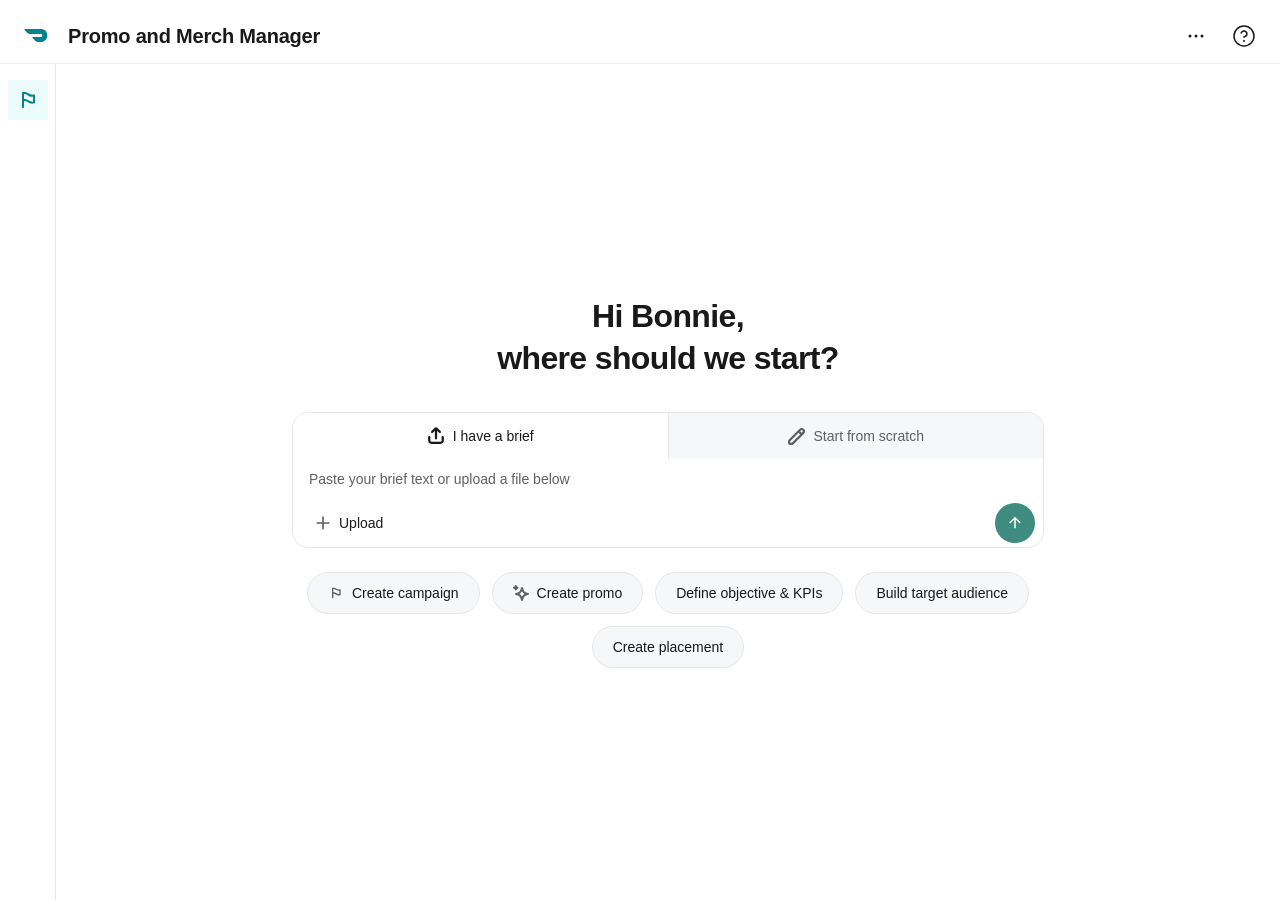
==== docs/index.html @ 3b5e8454 "Clean up Campaign Info section formatting - Remove "Name:" label prefix - Change from summary-field-" ====
<!DOCTYPE html>
<html lang="en">
<head>
  <meta charset="UTF-8">
  <meta name="viewport" content="width=device-width, initial-scale=1.0">
  <title>Promo and Merch Manager</title>
  <link rel="stylesheet" href="styles.css">
  <script src="https://mcp.figma.com/mcp/html-to-design/capture.js" async></script>
</head>
<body>
  <!-- SVG Icon Sprite -->
  <div style="display: none;">
    <svg xmlns="http://www.w3.org/2000/svg">
      <symbol id="icon-logo" viewBox="0 0 20 12">
        <path fill="#00838A" d="M18.9506 2.65628C18.0784 1.01097 16.3736 0 14.5301 0H0.475747C0.218051 0 0 0.218053 0 0.495575C0 0.614513 0.0594683 0.733451 0.138759 0.832566L3.19147 3.90513C3.46899 4.18265 3.8258 4.34124 4.20243 4.32142H14.094C14.8076 4.32142 15.3825 4.87646 15.3825 5.59009C15.3825 6.30372 14.8274 6.87858 14.1138 6.87858H7.31461C7.05691 6.87858 6.83886 7.09664 6.83886 7.37416C6.83886 7.4931 6.89833 7.61204 6.97762 7.71115L10.0303 10.7837C10.3078 11.0612 10.6647 11.2 11.0611 11.2H14.1535C18.1577 11.2 21.1905 6.91823 18.9506 2.65628Z"/>
      </symbol>
      <symbol id="icon-sparkle" viewBox="0 0 16 16">
        <path d="M3.71152 0.725279C3.58887 0.295977 3.19648 0 2.75 0C2.30352 0 1.91113 0.29598 1.78848 0.725282L1.77945 0.756878C1.62301 1.30441 1.59364 1.36765 1.56674 1.40847C1.52527 1.47142 1.47142 1.52527 1.40847 1.56674C1.36765 1.59364 1.3044 1.62301 0.756875 1.77945L0.725282 1.78848C0.29598 1.91113 0 2.30352 0 2.75C0 3.19648 0.295977 3.58887 0.725279 3.71152L0.756875 3.72055C1.3044 3.87699 1.36765 3.90636 1.40847 3.93326C1.47142 3.97473 1.52527 4.02858 1.56674 4.09153C1.59364 4.13235 1.62301 4.1956 1.77945 4.74312L1.78848 4.77472C1.91113 5.20402 2.30352 5.5 2.75 5.5C3.19648 5.5 3.58887 5.20402 3.71152 4.77472L3.72055 4.74312C3.87699 4.19559 3.90637 4.13235 3.93326 4.09153C3.97473 4.02858 4.02858 3.97473 4.09153 3.93326C4.13235 3.90636 4.19559 3.87699 4.74312 3.72055L4.77472 3.71152C5.20402 3.58887 5.5 3.19648 5.5 2.75C5.5 2.30352 5.20402 1.91113 4.77472 1.78848L4.74312 1.77945C4.19559 1.62301 4.13235 1.59364 4.09153 1.56674C4.02858 1.52527 3.97473 1.47142 3.93326 1.40847C3.90636 1.36765 3.87699 1.30441 3.72055 0.756876L3.71152 0.725279Z" fill="currentColor"/>
        <path fill-rule="evenodd" clip-rule="evenodd" d="M9.96152 2.72528C9.83887 2.29598 9.44648 2 9 2C8.55352 2 8.16113 2.29598 8.03848 2.72528L8.00752 2.83361C7.51438 4.55961 7.31665 5.21209 6.97111 5.73657C6.64762 6.22758 6.22758 6.64762 5.73656 6.97111C5.21209 7.31665 4.55961 7.51438 2.83361 8.00752L2.72528 8.03848C2.29598 8.16113 2 8.55352 2 9C2 9.44648 2.29598 9.83887 2.72528 9.96152L2.83361 9.99248C4.55961 10.4856 5.21209 10.6833 5.73656 11.0289C6.22758 11.3524 6.64762 11.7724 6.97111 12.2634C7.31665 12.7879 7.51438 13.4404 8.00752 15.1664L8.03848 15.2747C8.16113 15.704 8.55352 16 9 16C9.44648 16 9.83887 15.704 9.96152 15.2747L9.99248 15.1664C10.4856 13.4404 10.6833 12.7879 11.0289 12.2634C11.3524 11.7724 11.7724 11.3524 12.2634 11.0289C12.7879 10.6833 13.4404 10.4856 15.1664 9.99248L15.2747 9.96152C15.704 9.83887 16 9.44648 16 9C16 8.55352 15.704 8.16113 15.2747 8.03848L15.1664 8.00752C13.4404 7.51438 12.7879 7.31665 12.2634 6.97111C11.7724 6.64762 11.3524 6.22758 11.0289 5.73656C10.6833 5.21209 10.4856 4.55961 9.99248 2.83361L9.96152 2.72528ZM8.64123 6.83689C8.77474 6.63423 8.89221 6.4217 9 6.19342C9.1078 6.4217 9.22526 6.63423 9.35877 6.83689C9.83157 7.55452 10.4455 8.16843 11.1631 8.64123C11.3658 8.77474 11.5783 8.89221 11.8066 9C11.5783 9.1078 11.3658 9.22526 11.1631 9.35877C10.4455 9.83157 9.83157 10.4455 9.35877 11.1631C9.22526 11.3658 9.1078 11.5783 9 11.8066C8.89221 11.5783 8.77474 11.3658 8.64123 11.1631C8.16843 10.4455 7.55452 9.83157 6.83689 9.35878C6.63423 9.22526 6.4217 9.1078 6.19342 9C6.4217 8.89221 6.63423 8.77474 6.83689 8.64123C7.55452 8.16843 8.16843 7.55452 8.64123 6.83689Z" fill="currentColor"/>
      </symbol>
      <symbol id="icon-chevron-down" viewBox="0 0 16 16">
        <path fill="none" stroke="currentColor" stroke-width="1.5" stroke-linecap="round" stroke-linejoin="round" d="M4 6l4 4 4-4"/>
      </symbol>
      <symbol id="icon-close" viewBox="0 0 24 24">
        <path fill="none" stroke="currentColor" stroke-width="2" stroke-linecap="round" stroke-linejoin="round" d="M18 6L6 18M6 6l12 12"/>
      </symbol>
      <symbol id="icon-plus" viewBox="0 0 24 24">
        <path fill="none" stroke="currentColor" stroke-width="2" stroke-linecap="round" stroke-linejoin="round" d="M12 5v14M5 12h14"/>
      </symbol>
      <symbol id="icon-share" viewBox="0 0 16 16">
        <path d="M1 12.0024V9.00244C1 8.45015 1.44772 8.00244 2 8.00244C2.55228 8.00244 3 8.45015 3 9.00244V12.0024C3.00001 12.5547 3.44772 13.0024 4 13.0024H12C12.5523 13.0024 13 12.5547 13 12.0024V9.00244C13 8.45015 13.4477 8.00244 14 8.00244C14.5523 8.00244 15 8.45015 15 9.00244V12.0024C15 13.6593 13.6568 15.0024 12 15.0024H4C2.34315 15.0024 1.00001 13.6593 1 12.0024ZM7 10.0024V3.4165L5.20703 5.20947C4.81652 5.59985 4.18346 5.59989 3.79297 5.20947C3.40248 4.81898 3.40256 4.18594 3.79297 3.79541L6.81934 0.769039L6.94629 0.653805C7.60219 0.119166 8.56937 0.157812 9.18066 0.769039L12.207 3.79541C12.5975 4.18594 12.5975 4.81896 12.207 5.20947C11.8165 5.59985 11.1835 5.59989 10.793 5.20947L9 3.4165V10.0024C8.99991 10.5546 8.55213 11.0023 8 11.0024C7.44777 11.0024 7.00009 10.5546 7 10.0024Z" fill="currentColor"/>
      </symbol>
      <symbol id="icon-edit" viewBox="0 0 16 16">
        <path fill="currentColor" d="M10.0928 1.69256C11.2565 0.528877 13.1429 0.528945 14.3066 1.69256C15.4704 2.85629 15.4704 4.74271 14.3066 5.90643L4.71191 15.5012C4.3931 15.82 3.96064 15.9992 3.50977 15.9992H1.7002C0.761312 15.9992 0 15.2379 0 14.299V12.4894C0 12.0386 0.179233 11.6061 0.498047 11.2873L10.0928 1.69256ZM2 12.6135V13.9992H3.38574L10.7852 6.59881L9.39941 5.21307L2 12.6135ZM12.8926 3.10663C12.5099 2.72406 11.8895 2.72399 11.5068 3.10663L10.8135 3.79901L12.1992 5.18475L12.8926 4.49237C13.2753 4.10969 13.2753 3.4893 12.8926 3.10663Z"/>
      </symbol>
      <symbol id="icon-flag" viewBox="0 0 24 24">
        <path fill-rule="evenodd" clip-rule="evenodd" d="M6 19C6 19.5523 6.44772 20 7 20C7.55228 20 8 19.5523 8 19L8 12.9565H8.25665C9.49323 12.9565 10.6957 13.362 11.6798 14.1107C13.3097 15.3509 15.3688 15.886 17.3963 15.5964L18.1414 15.4899C18.6341 15.4196 19 14.9977 19 14.5V7.5C19 7.21011 18.8742 6.93448 18.6552 6.74455C18.4362 6.55461 18.1456 6.46905 17.8586 6.51005L17.1012 6.61824C15.6077 6.83161 14.0906 6.44293 12.8836 5.53771C11.5528 4.53957 9.93406 4 8.27049 4H7C6.96548 4 6.93137 4.00175 6.89776 4.00516C6.3935 4.05637 6 4.48223 6 5V19ZM8 6V10.9565H8.25665C9.9307 10.9565 11.5586 11.5054 12.8908 12.5191C14.0644 13.412 15.5392 13.8102 17 13.6315V8.6432C15.1072 8.81713 13.2115 8.28365 11.6836 7.13771C10.6989 6.39921 9.50132 6 8.27049 6H8Z" fill="currentColor"/>
      </symbol>
      <symbol id="icon-target" viewBox="0 0 24 24">
        <circle cx="12" cy="12" r="10" fill="none" stroke="currentColor" stroke-width="2"/>
        <circle cx="12" cy="12" r="6" fill="none" stroke="currentColor" stroke-width="2"/>
        <circle cx="12" cy="12" r="2" fill="currentColor"/>
      </symbol>
      <symbol id="icon-link" viewBox="0 0 16 16">
        <path d="M12.4697 3.5301C11.1359 2.19635 8.86408 2.19635 7.53033 3.5301L7.03033 4.0301C6.73744 4.32299 6.26256 4.32299 5.96967 4.0301C5.67678 3.73721 5.67678 3.26233 5.96967 2.96944L6.46967 2.46944C8.3892 0.549901 11.6108 0.549901 13.5303 2.46944C15.4499 4.38898 15.4499 7.61056 13.5303 9.5301L13.0303 10.0301C12.7374 10.323 12.2626 10.323 11.9697 10.0301C11.6768 9.73721 11.6768 9.26233 11.9697 8.96944L12.4697 8.46944C13.8034 7.13569 13.8034 4.86385 12.4697 3.5301ZM2.96971 5.96944C3.2626 5.67655 3.73747 5.67655 4.03037 5.96944C4.32326 6.26233 4.32326 6.73721 4.03037 7.0301L3.53037 7.5301C2.19661 8.86386 2.19658 11.1357 3.53031 12.4695C4.86406 13.8032 7.1359 13.8032 8.46965 12.4695L8.96965 11.9695C9.26254 11.6766 9.73742 11.6766 10.0303 11.9695C10.3232 12.2624 10.3232 12.7372 10.0303 13.0301L9.53031 13.5301C7.61078 15.4497 4.38918 15.4497 2.46965 13.5301C0.550107 11.6106 0.550187 8.38896 2.4697 6.46944L2.96971 5.96944ZM8.96971 5.96944C9.2626 5.67655 9.73747 5.67655 10.0304 5.96944C10.3233 6.26233 10.3233 6.73721 10.0304 7.0301L7.03037 10.0301C6.73747 10.323 6.2626 10.323 5.96971 10.0301C5.67681 9.73721 5.67681 9.26233 5.96971 8.96944L8.96971 5.96944Z" fill="currentColor"/>
      </symbol>
      <symbol id="icon-check" viewBox="0 0 24 24">
        <path fill="none" stroke="currentColor" stroke-width="2" stroke-linecap="round" stroke-linejoin="round" d="M20 6L9 17l-5-5"/>
      </symbol>
      <symbol id="icon-help" viewBox="0 0 24 24">
        <circle fill="none" stroke="currentColor" stroke-width="1.5" cx="12" cy="12" r="10"/>
        <path fill="none" stroke="currentColor" stroke-width="1.5" stroke-linecap="round" d="M9.09 9a3 3 0 0 1 5.83 1c0 2-3 3-3 3"/>
        <circle fill="currentColor" cx="12" cy="17" r="1"/>
      </symbol>
      <symbol id="icon-more" viewBox="0 0 24 24">
        <circle fill="currentColor" cx="12" cy="12" r="1.5"/>
        <circle fill="currentColor" cx="6" cy="12" r="1.5"/>
        <circle fill="currentColor" cx="18" cy="12" r="1.5"/>
      </symbol>
      <symbol id="icon-preview" viewBox="0 0 24 24">
        <circle fill="currentColor" cx="12" cy="12" r="1.5"/>
        <circle fill="currentColor" cx="6" cy="12" r="1.5"/>
        <circle fill="currentColor" cx="18" cy="12" r="1.5"/>
      </symbol>
      <symbol id="icon-layout" viewBox="0 0 24 24">
        <rect fill="none" stroke="currentColor" stroke-width="2" x="3" y="3" width="18" height="18" rx="2"/>
        <line fill="none" stroke="currentColor" stroke-width="2" x1="3" y1="9" x2="21" y2="9"/>
        <line fill="none" stroke="currentColor" stroke-width="2" x1="9" y1="21" x2="9" y2="9"/>
      </symbol>
    </svg>
  </div>

  <div class="app-container" id="app">
    <!-- Global Navigation -->
    <header class="global-nav">
      <div class="global-nav__brand">
        <div class="global-nav__logo">
          <svg width="24" height="14" viewBox="0 0 20 12" fill="none">
            <path d="M18.9506 2.65628C18.0784 1.01097 16.3736 0 14.5301 0H0.475747C0.218051 0 0 0.218053 0 0.495575C0 0.614513 0.0594683 0.733451 0.138759 0.832566L3.19147 3.90513C3.46899 4.18265 3.8258 4.34124 4.20243 4.32142H14.094C14.8076 4.32142 15.3825 4.87646 15.3825 5.59009C15.3825 6.30372 14.8274 6.87858 14.1138 6.87858H7.31461C7.05691 6.87858 6.83886 7.09664 6.83886 7.37416C6.83886 7.4931 6.89833 7.61204 6.97762 7.71115L10.0303 10.7837C10.3078 11.0612 10.6647 11.2 11.0611 11.2H14.1535C18.1577 11.2 21.1905 6.91823 18.9506 2.65628Z" fill="#00838A"/>
          </svg>
        </div>
        <span class="global-nav__title">Promo and Merch Manager</span>
      </div>
      <div class="global-nav__actions">
        <span class="global-nav__step-text" id="progress-step-text" style="display: none;">Step 1 of 2</span>
        <button class="btn--icon btn--ghost">
          <svg class="icon" width="24" height="24"><use href="#icon-more"/></svg>
        </button>
        <button class="btn--icon btn--ghost">
          <svg class="icon" width="24" height="24"><use href="#icon-help"/></svg>
        </button>
      </div>
      <!-- Progress Bar attached to header bottom -->
      <div class="progress-bar" id="progress-bar-container" style="display: none;">
        <div class="progress-bar__fill" id="progress-bar-fill" style="width: 50%;"></div>
      </div>
    </header>

    <div class="app-body">
      <!-- Local Navigation -->
      <nav class="local-nav">
        <div class="local-nav__items">
          <a href="#start" class="local-nav__item local-nav__item--active">
            <svg class="icon" width="24" height="24"><use href="#icon-flag"/></svg>
          </a>
          <button class="local-nav__item" id="preview-nav-btn" style="display: none;" title="Preview Interaction Options">
            <svg class="icon" width="24" height="24"><use href="#icon-preview"/></svg>
          </button>
          <button class="local-nav__item" id="create-preview-nav-btn" style="display: none;" title="Preview Create View Options">
            <svg class="icon" width="24" height="24"><use href="#icon-layout"/></svg>
          </button>
        </div>
      </nav>

      <!-- Main Content -->
      <main class="main-content" id="main-content">
        <!-- Starting State -->
        <div class="start-state" id="start-state">
          <div class="start-state__header">
            <h1 class="start-state__title">Hi Bonnie,<br/>where should we start?</h1>
          </div>

          <div class="start-input-card">
            <div class="start-input-tabs">
              <button class="start-input-tab start-input-tab--active" data-tab="brief">
                <svg class="icon" width="18" height="18"><use href="#icon-share"/></svg>
                I have a brief
              </button>
              <button class="start-input-tab" data-tab="scratch">
                <svg class="icon" width="18" height="18"><use href="#icon-edit"/></svg>
                Start from scratch
              </button>
            </div>

            <div class="start-input-row">
              <input
                type="text"
                class="start-input-field"
                id="start-input-field"
                placeholder="Paste your brief text or upload a file below"
              />
            </div>
            <div class="start-input-footer">
              <div class="start-input-actions-left">
                <input type="file" id="brief-file-input" class="visually-hidden" accept=".pdf,.doc,.docx" />
                <button class="start-input-btn" id="upload-brief-btn">
                  <svg class="icon" width="20" height="20"><use href="#icon-plus"/></svg>
                  Upload
                </button>
              </div>
              <button class="start-input-submit">
                <svg class="icon" width="18" height="18" viewBox="0 0 24 24" fill="none" stroke="currentColor" stroke-width="2">
                  <path d="M12 19V5M5 12l7-7 7 7"/>
                </svg>
              </button>
            </div>
          </div>

          <div class="start-quick-chips">
            <button class="start-quick-chip">
              <svg class="icon" width="16" height="16"><use href="#icon-flag"/></svg>
              Create campaign
            </button>
            <button class="start-quick-chip">
              <svg class="icon" width="16" height="16" viewBox="0 0 16 16" fill="currentColor"><path d="M3.71152 0.725279C3.58887 0.295977 3.19648 0 2.75 0C2.30352 0 1.91113 0.29598 1.78848 0.725282L1.77945 0.756878C1.62301 1.30441 1.59364 1.36765 1.56674 1.40847C1.52527 1.47142 1.47142 1.52527 1.40847 1.56674C1.36765 1.59364 1.3044 1.62301 0.756875 1.77945L0.725282 1.78848C0.29598 1.91113 0 2.30352 0 2.75C0 3.19648 0.295977 3.58887 0.725279 3.71152L0.756875 3.72055C1.3044 3.87699 1.36765 3.90636 1.40847 3.93326C1.47142 3.97473 1.52527 4.02858 1.56674 4.09153C1.59364 4.13235 1.62301 4.1956 1.77945 4.74312L1.78848 4.77472C1.91113 5.20402 2.30352 5.5 2.75 5.5C3.19648 5.5 3.58887 5.20402 3.71152 4.77472L3.72055 4.74312C3.87699 4.19559 3.90637 4.13235 3.93326 4.09153C3.97473 4.02858 4.02858 3.97473 4.09153 3.93326C4.13235 3.90636 4.19559 3.87699 4.74312 3.72055L4.77472 3.71152C5.20402 3.58887 5.5 3.19648 5.5 2.75C5.5 2.30352 5.20402 1.91113 4.77472 1.78848L4.74312 1.77945C4.19559 1.62301 4.13235 1.59364 4.09153 1.56674C4.02858 1.52527 3.97473 1.47142 3.93326 1.40847C3.90636 1.36765 3.87699 1.30441 3.72055 0.756876L3.71152 0.725279Z"/><path fill-rule="evenodd" clip-rule="evenodd" d="M9.96152 2.72528C9.83887 2.29598 9.44648 2 9 2C8.55352 2 8.16113 2.29598 8.03848 2.72528L8.00752 2.83361C7.51438 4.55961 7.31665 5.21209 6.97111 5.73657C6.64762 6.22758 6.22758 6.64762 5.73656 6.97111C5.21209 7.31665 4.55961 7.51438 2.83361 8.00752L2.72528 8.03848C2.29598 8.16113 2 8.55352 2 9C2 9.44648 2.29598 9.83887 2.72528 9.96152L2.83361 9.99248C4.55961 10.4856 5.21209 10.6833 5.73656 11.0289C6.22758 11.3524 6.64762 11.7724 6.97111 12.2634C7.31665 12.7879 7.51438 13.4404 8.00752 15.1664L8.03848 15.2747C8.16113 15.704 8.55352 16 9 16C9.44648 16 9.83887 15.704 9.96152 15.2747L9.99248 15.1664C10.4856 13.4404 10.6833 12.7879 11.0289 12.2634C11.3524 11.7724 11.7724 11.3524 12.2634 11.0289C12.7879 10.6833 13.4404 10.4856 15.1664 9.99248L15.2747 9.96152C15.704 9.83887 16 9.44648 16 9C16 8.55352 15.704 8.16113 15.2747 8.03848L15.1664 8.00752C13.4404 7.51438 12.7879 7.31665 12.2634 6.97111C11.7724 6.64762 11.3524 6.22758 11.0289 5.73656C10.6833 5.21209 10.4856 4.55961 9.99248 2.83361L9.96152 2.72528ZM8.64123 6.83689C8.77474 6.63423 8.89221 6.4217 9 6.19342C9.1078 6.4217 9.22526 6.63423 9.35877 6.83689C9.83157 7.55452 10.4455 8.16843 11.1631 8.64123C11.3658 8.77474 11.5783 8.89221 11.8066 9C11.5783 9.1078 11.3658 9.22526 11.1631 9.35877C10.4455 9.83157 9.83157 10.4455 9.35877 11.1631C9.22526 11.3658 9.1078 11.5783 9 11.8066C8.89221 11.5783 8.77474 11.3658 8.64123 11.1631C8.16843 10.4455 7.55452 9.83157 6.83689 9.35878C6.63423 9.22526 6.4217 9.1078 6.19342 9C6.4217 8.89221 6.63423 8.77474 6.83689 8.64123C7.55452 8.16843 8.16843 7.55452 8.64123 6.83689Z"/></svg>
              Create promo
            </button>
            <button class="start-quick-chip">Define objective & KPIs</button>
            <button class="start-quick-chip">Build target audience</button>
            <button class="start-quick-chip">Create placement</button>
          </div>
        </div>

        <!-- Loading State -->
        <div class="loading-state" id="loading-state" style="display: none;">
          <div class="loading-state__content">
            <div class="prism-loading">
              <div class="prism-loading__spinner prism-loading__spinner--small">
                <svg viewBox="0 0 24 24" fill="none" xmlns="http://www.w3.org/2000/svg">
                  <path fill-rule="evenodd" clip-rule="evenodd" d="M19 2C19.5523 2 20 2.44772 20 3V8C20 8.55228 19.5523 9 19 9L14 9C13.4477 9 13 8.55229 13 8C13 7.44772 13.4477 7 14 7L16.8992 7C15.636 5.76201 13.9066 5 12 5C8.13401 5 5 8.13401 5 12C5 15.866 8.13401 19 12 19C14.5897 19 16.8523 17.5942 18.0641 15.4993C18.3407 15.0212 18.9524 14.8579 19.4305 15.1344C19.9085 15.4109 20.0719 16.0227 19.7953 16.5007C18.2407 19.1882 15.3325 21 12 21C7.02944 21 3 16.9706 3 12C3 7.02944 7.02944 3 12 3C14.3057 3 16.4083 3.8673 18 5.29188V3C18 2.44772 18.4477 2 19 2Z" fill="currentColor"/>
                </svg>
              </div>
              <div class="prism-loading__text">
                <h2 class="loading-state__title">Analyzing your brief...</h2>
                <p class="loading-state__message">Processing campaign requirements and preparing templates</p>
              </div>
            </div>
          </div>
        </div>

        <!-- Template Selection View -->
        <div class="template-selection-view" id="template-selection-view" style="display: none;">
          <div class="template-selection-container">
            <div class="template-selection-content">
              <div class="template-selection__header">
                <h1 class="template-selection__title">What type of campaign would you like to create?</h1>
                <p class="template-selection__description">Based on your brief, we recommend starting with a single campaign structure.</p>
              </div>

              <!-- Campaign Options -->
              <div class="template-section">
                <div class="template-options">
                  <!-- Single Campaign Option -->
                  <label class="template-option">
                    <input type="radio" name="template" value="single" class="template-option__radio" checked />
                    <div class="template-option__card">
                      <div class="template-option__icon">
                        <svg class="icon" width="24" height="24" viewBox="0 0 24 24" fill="none">
                          <path fill-rule="evenodd" clip-rule="evenodd" d="M13.5116 1.47409C12.5775 0.929209 11.4225 0.929208 10.4884 1.47409L3.48839 5.55743C2.56673 6.09506 2 7.08176 2 8.14876V15.8513C2 16.9183 2.56673 17.905 3.48839 18.4426L10.4884 22.526C11.4225 23.0708 12.5775 23.0708 13.5116 22.526L20.5116 18.4426C21.4333 17.905 22 16.9183 22 15.8513V8.14876C22 7.08176 21.4333 6.09506 20.5116 5.55743L13.5116 1.47409ZM11.4961 3.20165C11.8075 3.02002 12.1925 3.02002 12.5039 3.20165L18.8388 6.89701L16.3702 8.32222L9.50894 4.36085L11.4961 3.20165ZM7.51925 5.5215L14.3702 9.47692L12.5001 10.5566C12.1907 10.7353 11.8095 10.7353 11.5001 10.5566L5.16132 6.89695L7.51925 5.5215ZM4 8.53586V15.8513C4 16.207 4.18891 16.5359 4.49613 16.7151L11 20.509V12.5191C10.8284 12.4584 10.661 12.3816 10.5001 12.2887L4 8.53586ZM13 12.5192V20.509L19.5039 16.7151C19.8111 16.5359 20 16.2069 20 15.8513V8.53598L13.5001 12.2887C13.3391 12.3816 13.1717 12.4585 13 12.5192Z" fill="currentColor"/>
                        </svg>
                      </div>
                      <div class="template-option__content">
                        <h3 class="template-option__title">Single Campaign</h3>
                        <p class="template-option__desc">Create one campaign with a single set of targeting, offers, and placements.</p>
                        <div class="template-option__tags">
                          <span class="tag">One-time Promo</span>
                          <span class="tag">Time-bound Offer</span>
                          <span class="tag">Featured Deal</span>
                        </div>
                      </div>
                    </div>
                  </label>

                  <!-- Multiple Promotion Campaigns Option -->
                  <label class="template-option">
                    <input type="radio" name="template" value="promotion" class="template-option__radio" />
                    <div class="template-option__card">
                      <div class="template-option__icon">
                        <svg class="icon" width="24" height="24" viewBox="0 0 24 24" fill="none">
                          <path d="M17 20C17.5523 20 18 20.4477 18 21C18 21.5523 17.5523 22 17 22H6.16146C5.63431 22 5.17955 22 4.80497 21.9694C4.40963 21.9371 4.01641 21.8658 3.63803 21.673C3.07354 21.3854 2.6146 20.9265 2.32698 20.362C2.13419 19.9836 2.06287 19.5904 2.03057 19.195C1.99997 18.8204 1.99998 18.3657 2 17.8385L2 7C2 6.44771 2.44772 6 3 6C3.55229 6 4 6.44771 4 7L4 17.8C4 18.3766 4.00078 18.7488 4.02393 19.0322C4.04612 19.3038 4.0838 19.4045 4.10899 19.454C4.20487 19.6422 4.35785 19.7951 4.54601 19.891C4.59545 19.9162 4.69617 19.9539 4.96784 19.9761C5.25117 19.9992 5.62345 20 6.2 20H17Z" fill="currentColor"/>
                          <path fill-rule="evenodd" clip-rule="evenodd" d="M22 15.2L22 4.80005L22 4.77236C22.0001 4.66077 22.0003 4.47766 21.9865 4.30878C21.9696 4.10173 21.9224 3.74748 21.7275 3.36507C21.4878 2.89466 21.1054 2.51221 20.635 2.27253C20.2526 2.07768 19.8983 2.03042 19.6913 2.0135C19.5224 1.9997 19.3393 1.9999 19.2277 2.00003L19.2 2.00005L8.8 2.00005L8.77232 2.00002C8.66072 1.9999 8.47762 1.9997 8.30874 2.0135C8.10168 2.03042 7.74744 2.07768 7.36503 2.27253C6.89462 2.51221 6.51217 2.89466 6.27249 3.36507C6.07764 3.74748 6.03037 4.10173 6.01346 4.30878C5.99966 4.47766 5.99986 4.66077 5.99998 4.77236L6 4.80005L6 15.2L5.99998 15.2277C5.99986 15.3393 5.99966 15.5224 6.01346 15.6913C6.03037 15.8984 6.07763 16.2526 6.27248 16.635C6.51217 17.1054 6.89462 17.4879 7.36502 17.7276C7.74744 17.9224 8.10168 17.9697 8.30874 17.9866C8.47762 18.0004 8.66072 18.0002 8.77232 18.0001L8.8 18H19.2L19.2277 18.0001C19.3393 18.0002 19.5224 18.0004 19.6913 17.9866C19.8983 17.9697 20.2526 17.9224 20.635 17.7276C21.1054 17.4879 21.4878 17.1054 21.7275 16.635C21.9224 16.2526 21.9696 15.8984 21.9865 15.6913C22.0003 15.5224 22.0001 15.3393 22 15.2277L22 15.2ZM19.727 4.05454C19.62 4.00005 19.48 4.00005 19.2 4.00005L8.8 4.00005C8.51998 4.00005 8.37996 4.00005 8.27301 4.05454C8.17893 4.10248 8.10243 4.17897 8.0545 4.27305C8 4.38001 8 4.52002 8 4.80005L8 15.2C8 15.4801 8 15.6201 8.0545 15.727C8.10243 15.8211 8.17892 15.8976 8.27301 15.9455C8.37996 16 8.51997 16 8.8 16H19.2C19.48 16 19.62 16 19.727 15.9455C19.8211 15.8976 19.8976 15.8211 19.9455 15.727C20 15.6201 20 15.4801 20 15.2L20 4.80005C20 4.52002 20 4.38001 19.9455 4.27305C19.8976 4.17897 19.8211 4.10248 19.727 4.05454Z" fill="currentColor"/>
                        </svg>
                      </div>
                      <div class="template-option__content">
                        <h3 class="template-option__title">Multiple Promotion Campaigns</h3>
                        <p class="template-option__desc">Create variations of the same campaign across different placements, stores, audiences, time periods, or carousel configurations.</p>
                        <div class="template-option__tags">
                          <span class="tag">Multi-Placement</span>
                          <span class="tag">Multi-Store</span>
                          <span class="tag">Multi-Audience</span>
                          <span class="tag">Day-Parting</span>
                          <span class="tag">Regional</span>
                        </div>
                      </div>
                    </div>
                  </label>

                  <!-- Multiple Action-Based Campaigns Option -->
                  <label class="template-option">
                    <input type="radio" name="template" value="action" class="template-option__radio" />
                    <div class="template-option__card">
                      <div class="template-option__icon">
                        <svg class="icon" width="24" height="24" viewBox="0 0 24 24" fill="none">
                          <path d="M14.5 17.2929C14.1095 17.6834 14.1095 18.3166 14.5 18.7071C14.8905 19.0976 15.5237 19.0976 15.9142 18.7071L21.3649 13.2564C21.4491 13.1722 21.5498 13.0717 21.6311 12.9758C21.7254 12.8648 21.851 12.6962 21.9266 12.4635C22.0245 12.1623 22.0245 11.8377 21.9266 11.5365C21.851 11.3038 21.7254 11.1352 21.6311 11.0242C21.5498 10.9283 21.4491 10.8278 21.3649 10.7436L15.9142 5.29289C15.5237 4.90237 14.8905 4.90237 14.5 5.29289C14.1095 5.68342 14.1095 6.31658 14.5 6.70711L19.7929 12L14.5 17.2929Z" fill="currentColor"/>
                          <path d="M9.49999 18.7071C9.10946 18.3166 9.10946 17.6834 9.49999 17.2929L13.7929 13L3.20709 13C2.65481 13 2.20709 12.5523 2.20709 12C2.20709 11.4477 2.65481 11 3.20709 11L13.7929 11L9.49999 6.70711C9.10946 6.31658 9.10946 5.68342 9.49999 5.29289C9.89051 4.90237 10.5237 4.90237 10.9142 5.29289L16.3649 10.7436C16.4491 10.8278 16.5498 10.9283 16.6311 11.0242C16.7254 11.1352 16.851 11.3038 16.9266 11.5365C17.0245 11.8377 17.0245 12.1623 16.9266 12.4635C16.851 12.6962 16.7254 12.8648 16.6311 12.9758C16.5498 13.0717 16.4491 13.1722 16.3649 13.2564L10.9142 18.7071C10.5237 19.0976 9.89051 19.0976 9.49999 18.7071Z" fill="currentColor"/>
                        </svg>
                      </div>
                      <div class="template-option__content">
                        <h3 class="template-option__title">Multiple Action-Based Campaigns</h3>
                        <p class="template-option__desc">Create sequential campaigns triggered by user actions like sign-ups, milestones, or events.</p>
                        <div class="template-option__tags">
                          <span class="tag">Sign-up Triggered</span>
                          <span class="tag">Milestone Reward</span>
                          <span class="tag">Churn Prevention</span>
                          <span class="tag">Event-Based</span>
                        </div>
                      </div>
                    </div>
                  </label>
                </div>
              </div>

              <!-- Inline Configuration Section (shown when multiple campaigns selected) -->
              <div class="template-config-section" id="template-config-section" style="display: none;">
                <div class="template-config-container">
                  <h3 class="template-config__title">Configure your campaigns</h3>
                  <p class="template-config__subtitle">Set up the structure for your multiple campaigns</p>

                  <!-- Multiple Promotion Configuration -->
                  <div class="template-config-content" id="config-promotion" style="display: none;">
                    <div class="create-field">
                      <label class="create-field__label">Number of campaigns</label>
                      <input type="number" class="create-field__input" id="campaign-count" value="3" min="2" max="10" />
                      <span class="create-field__hint">Choose how many coordinated promotions to run simultaneously (2-10)</span>
                    </div>

                    <div class="create-field">
                      <label class="create-field__label">Campaign structure</label>
                      <div class="template-config-options">
                        <label class="template-config-option">
                          <input type="radio" name="campaign-structure" value="tiered" checked />
                          <div class="template-config-option__content">
                            <span class="template-config-option__title">Tiered offers</span>
                            <span class="template-config-option__desc">Bronze, Silver, Gold tiers with increasing benefits</span>
                          </div>
                        </label>
                        <label class="template-config-option">
                          <input type="radio" name="campaign-structure" value="sequential" />
                          <div class="template-config-option__content">
                            <span class="template-config-option__title">Sequential timeline</span>
                            <span class="template-config-option__desc">Week 1, Week 2, Week 3 rolling campaigns</span>
                          </div>
                        </label>
                        <label class="template-config-option">
                          <input type="radio" name="campaign-structure" value="ab-test" />
                          <div class="template-config-option__content">
                            <span class="template-config-option__title">A/B test variants</span>
                            <span class="template-config-option__desc">Test different approaches with similar audiences</span>
                          </div>
                        </label>
                      </div>
                    </div>
                  </div>

                  <!-- Multiple Action-Based Configuration -->
                  <div class="template-config-content" id="config-action" style="display: none;">
                    <div class="create-field">
                      <label class="create-field__label">Number of action steps</label>
                      <input type="number" class="create-field__input" id="action-steps-count" value="2" min="2" max="10" />
                      <span class="create-field__hint">How many sequential actions in the customer journey (2-10)</span>
                    </div>

                    <div class="create-field">
                      <label class="create-field__label">Journey type</label>
                      <div class="template-config-options">
                        <label class="template-config-option">
                          <input type="radio" name="journey-type" value="signup" checked />
                          <div class="template-config-option__content">
                            <span class="template-config-option__title">Sign-up incentive flow</span>
                            <span class="template-config-option__desc">Reward users for completing registration steps</span>
                          </div>
                        </label>
                        <label class="template-config-option">
                          <input type="radio" name="journey-type" value="milestone" />
                          <div class="template-config-option__content">
                            <span class="template-config-option__title">Milestone rewards</span>
                            <span class="template-config-option__desc">Unlock benefits after reaching activity thresholds</span>
                          </div>
                        </label>
                        <label class="template-config-option">
                          <input type="radio" name="journey-type" value="custom" />
                          <div class="template-config-option__content">
                            <span class="template-config-option__title">Custom action sequence</span>
                            <span class="template-config-option__desc">Define your own specific trigger and reward flow</span>
                          </div>
                        </label>
                      </div>
                    </div>
                  </div>
                </div>
              </div>

              <div class="template-selection-footer">
                <button class="btn btn--primary template-selection__continue">Continue</button>
              </div>
            </div>
          </div>
        </div>

        <!-- Template Preview Options View -->
        <div class="preview-options-view" id="preview-options-view" style="display: none;">
          <div class="preview-options-container">
            <div class="preview-options-header">
              <h1 class="preview-options-title">Preview Interaction Options</h1>
              <p class="preview-options-subtitle">Explore different approaches for Multiple Promotion and Action-Based campaigns</p>
              <button class="btn btn--ghost preview-options-close">
                <svg class="icon" width="24" height="24"><use href="#icon-close"/></svg>
                Back to Templates
              </button>
            </div>

            <!-- Tab Navigation -->
            <div class="preview-tabs">
              <button class="preview-tab preview-tab--active" data-preview="option-a">
                <span class="preview-tab-label">Option A</span>
                <span class="preview-tab-desc">Modal/Dialog</span>
              </button>
              <button class="preview-tab" data-preview="option-b">
                <span class="preview-tab-label">Option B</span>
                <span class="preview-tab-desc">Different Views</span>
              </button>
              <button class="preview-tab" data-preview="option-c">
                <span class="preview-tab-label">Option C</span>
                <span class="preview-tab-desc">Intermediate Step</span>
              </button>
              <button class="preview-tab" data-preview="option-d">
                <span class="preview-tab-label">Option D</span>
                <span class="preview-tab-desc">Dynamic View</span>
              </button>
            </div>

            <!-- Preview Content Panels -->
            <div class="preview-content">

              <!-- Option A: Modal/Dialog -->
              <div class="preview-panel preview-panel--active" id="option-a">
                <div class="preview-demo">
                  <h2 class="preview-panel-title">Option A: Modal/Dialog for Configuration</h2>
                  <p class="preview-panel-description">
                    When user selects Multiple Promotion or Action-Based campaigns, a modal appears to gather initial configuration before proceeding to the create view.
                  </p>

                  <div class="preview-mockup">
                    <!-- Background (blurred create view) -->
                    <div class="preview-mockup-bg">
                      <div class="preview-mockup-bg-header"></div>
                      <div class="preview-mockup-bg-content"></div>
                    </div>

                    <!-- Modal overlay -->
                    <div class="preview-modal-overlay">
                      <div class="preview-modal">
                        <div class="preview-modal-header">
                          <h3>Multiple Promotion Campaigns Setup</h3>
                          <button class="btn--icon btn--ghost">
                            <svg class="icon" width="20" height="20"><use href="#icon-close"/></svg>
                          </button>
                        </div>
                        <div class="preview-modal-body">
                          <div class="create-field">
                            <label class="create-field__label">How many campaigns do you want to create?</label>
                            <input type="number" class="create-field__input" value="3" min="2" max="10" />
                            <span class="create-field__hint">Create 2-10 coordinated promotion campaigns</span>
                          </div>
                          <div class="create-field">
                            <label class="create-field__label">Campaign naming pattern (optional)</label>
                            <input type="text" class="create-field__input" placeholder="e.g., Summer Sale - Tier {n}" />
                          </div>
                        </div>
                        <div class="preview-modal-footer">
                          <button class="btn btn--ghost">Cancel</button>
                          <button class="btn btn--primary">Create Campaigns</button>
                        </div>
                      </div>
                    </div>
                  </div>

                  <div class="preview-pros-cons">
                    <div class="preview-pros">
                      <h4>Pros</h4>
                      <ul>
                        <li>Quick setup without leaving context</li>
                        <li>Familiar pattern (common in web apps)</li>
                        <li>Easy to dismiss and return</li>
                        <li>Minimal navigation complexity</li>
                      </ul>
                    </div>
                    <div class="preview-cons">
                      <h4>Cons</h4>
                      <ul>
                        <li>Limited space for complex configuration</li>
                        <li>May feel constraining for advanced options</li>
                        <li>Overlay can obscure context</li>
                      </ul>
                    </div>
                  </div>
                </div>
              </div>

              <!-- Option B: Different Create Views -->
              <div class="preview-panel" id="option-b">
                <div class="preview-demo">
                  <h2 class="preview-panel-title">Option B: Different Create Views</h2>
                  <p class="preview-panel-description">
                    Each template type gets a specialized create view optimized for its workflow. Multiple campaigns get a tabbed or card-based interface.
                  </p>

                  <div class="preview-mockup">
                    <div class="preview-mockup-multi-campaign">
                      <div class="preview-header">
                        <div class="preview-breadcrumbs">Campaigns / New Multi-Campaign</div>
                        <div class="preview-actions">
                          <button class="btn btn--ghost btn--sm">Cancel</button>
                          <button class="btn btn--primary btn--sm">Publish All</button>
                        </div>
                      </div>

                      <div class="preview-campaign-tabs">
                        <div class="preview-campaign-tab preview-campaign-tab--active">
                          Campaign 1: Tier 1 (20% off)
                        </div>
                        <div class="preview-campaign-tab">
                          Campaign 2: Tier 2 (30% off)
                        </div>
                        <div class="preview-campaign-tab">
                          Campaign 3: Tier 3 (40% off)
                        </div>
                        <button class="preview-campaign-tab-add">
                          <svg class="icon" width="16" height="16"><use href="#icon-plus"/></svg>
                          Add Campaign
                        </button>
                      </div>

                      <div class="preview-form-sections">
                        <div class="preview-form-section">Campaign Information</div>
                        <div class="preview-form-section">Targeting</div>
                        <div class="preview-form-section">Promotion Details</div>
                      </div>
                    </div>
                  </div>

                  <div class="preview-pros-cons">
                    <div class="preview-pros">
                      <h4>Pros</h4>
                      <ul>
                        <li>Specialized UI for each workflow type</li>
                        <li>Clear visual separation between campaigns</li>
                        <li>Easy to switch between campaigns</li>
                        <li>Can optimize form fields per template</li>
                      </ul>
                    </div>
                    <div class="preview-cons">
                      <h4>Cons</h4>
                      <ul>
                        <li>More code to maintain (multiple views)</li>
                        <li>Steeper learning curve (different UIs)</li>
                        <li>Takes longer to develop</li>
                      </ul>
                    </div>
                  </div>
                </div>
              </div>

              <!-- Option C: Intermediate Step -->
              <div class="preview-panel" id="option-c">
                <div class="preview-demo">
                  <h2 class="preview-panel-title">Option C: Intermediate Configuration Step</h2>
                  <p class="preview-panel-description">
                    After selecting a template, users go through a dedicated configuration screen before reaching the main create view.
                  </p>

                  <div class="preview-mockup">
                    <div class="preview-mockup-intermediate">
                      <div class="preview-header">
                        <div class="preview-breadcrumbs">Campaigns / Configure Multi-Campaign</div>
                      </div>

                      <div class="preview-intermediate-content">
                        <div class="preview-intermediate-icon">
                          <svg class="icon" width="48" height="48" style="color: var(--color-primary)"><use href="#icon-flag"/></svg>
                        </div>
                        <h2>Configure Multiple Promotion Campaigns</h2>
                        <p style="color: var(--color-text-secondary); margin-bottom: 32px;">
                          Set up your campaign structure before filling in details
                        </p>

                        <div class="preview-config-form">
                          <div class="create-field">
                            <label class="create-field__label">Number of campaigns</label>
                            <select class="create-field__input">
                              <option>2 campaigns</option>
                              <option selected>3 campaigns</option>
                              <option>4 campaigns</option>
                              <option>5 campaigns</option>
                            </select>
                          </div>

                          <div class="create-field">
                            <label class="create-field__label">Campaign structure</label>
                            <div class="preview-radio-group">
                              <label class="preview-radio-option">
                                <input type="radio" name="structure" checked />
                                <span>Tiered offers (Bronze, Silver, Gold)</span>
                              </label>
                              <label class="preview-radio-option">
                                <input type="radio" name="structure" />
                                <span>Sequential timeline (Week 1, 2, 3)</span>
                              </label>
                              <label class="preview-radio-option">
                                <input type="radio" name="structure" />
                                <span>A/B test variants</span>
                              </label>
                            </div>
                          </div>

                          <div class="preview-button-row">
                            <button class="btn btn--ghost">Back</button>
                            <button class="btn btn--primary">Continue to Campaigns</button>
                          </div>
                        </div>
                      </div>
                    </div>
                  </div>

                  <div class="preview-pros-cons">
                    <div class="preview-pros">
                      <h4>Pros</h4>
                      <ul>
                        <li>Clear, focused configuration step</li>
                        <li>Sets up structure before details</li>
                        <li>Allows for template-specific questions</li>
                        <li>Progressive disclosure of complexity</li>
                      </ul>
                    </div>
                    <div class="preview-cons">
                      <h4>Cons</h4>
                      <ul>
                        <li>Extra step in the flow</li>
                        <li>May feel like extra work for simple cases</li>
                        <li>Users can't skip ahead</li>
                      </ul>
                    </div>
                  </div>
                </div>
              </div>

              <!-- Option D: Dynamic Create View -->
              <div class="preview-panel" id="option-d">
                <div class="preview-demo">
                  <h2 class="preview-panel-title">Option D: Dynamic Create View</h2>
                  <p class="preview-panel-description">
                    The create view adapts based on template selection, showing additional sections or modifying existing ones dynamically.
                  </p>

                  <div class="preview-mockup">
                    <div class="preview-mockup-dynamic">
                      <div class="preview-header">
                        <div class="preview-breadcrumbs">Campaigns / New Campaign</div>
                        <div class="preview-badge" style="background: var(--color-accent-bg); color: var(--color-accent);">
                          Multiple Promotions
                        </div>
                      </div>

                      <div class="preview-dynamic-sections">
                        <div class="preview-dynamic-section">
                          <div class="preview-section-header">
                            <span class="preview-section-number">1</span>
                            <span>Shared Campaign Settings</span>
                          </div>
                        </div>

                        <div class="preview-dynamic-section preview-dynamic-section--expandable">
                          <div class="preview-section-header">
                            <span class="preview-section-number">2</span>
                            <span>Campaign 1: Bronze Tier</span>
                            <button class="btn--icon btn--ghost">
                              <svg class="icon" width="16" height="16"><use href="#icon-chevron-down"/></svg>
                            </button>
                          </div>
                          <div class="preview-subsections">
                            <div class="preview-subsection">Promotion Details</div>
                            <div class="preview-subsection">Targeting</div>
                          </div>
                        </div>

                        <div class="preview-dynamic-section">
                          <div class="preview-section-header">
                            <span class="preview-section-number">3</span>
                            <span>Campaign 2: Silver Tier</span>
                          </div>
                        </div>

                        <div class="preview-dynamic-section">
                          <div class="preview-section-header">
                            <span class="preview-section-number">4</span>
                            <span>Campaign 3: Gold Tier</span>
                          </div>
                        </div>

                        <button class="preview-add-campaign-btn">
                          <svg class="icon" width="16" height="16"><use href="#icon-plus"/></svg>
                          Add Another Campaign
                        </button>
                      </div>
                    </div>
                  </div>

                  <div class="preview-pros-cons">
                    <div class="preview-pros">
                      <h4>Pros</h4>
                      <ul>
                        <li>Familiar interface (reuses existing patterns)</li>
                        <li>Single codebase for all template types</li>
                        <li>Graceful scaling (add/remove campaigns)</li>
                        <li>Quick to implement initially</li>
                      </ul>
                    </div>
                    <div class="preview-cons">
                      <h4>Cons</h4>
                      <ul>
                        <li>Can become cluttered with many campaigns</li>
                        <li>Complex conditional logic in code</li>
                        <li>May not feel optimized for each use case</li>
                      </ul>
                    </div>
                  </div>
                </div>
              </div>

            </div>

            <div class="preview-options-footer">
              <button class="btn btn--ghost preview-options-close">Cancel</button>
              <button class="btn btn--primary" id="preview-select-option" disabled>Select This Option</button>
            </div>
          </div>
        </div>

        <!-- Create View Preview Options -->
        <div class="create-preview-view" id="create-preview-view" style="display: none;">
          <div class="preview-options-container">
            <div class="preview-options-header">
              <h1 class="preview-options-title">Create View Structure for Multiple Campaigns</h1>
              <p class="preview-options-subtitle">Campaign tabs at the top, with existing sections underneath</p>
              <button class="btn btn--ghost create-preview-close">
                <svg class="icon" width="24" height="24"><use href="#icon-close"/></svg>
                Back to Templates
              </button>
            </div>

            <!-- Preview Content -->
            <div class="preview-content">
              <div class="preview-demo">
                <h2 class="preview-panel-title">Tabbed Campaign Interface</h2>
                <p class="preview-panel-description">
                  Campaign tabs at the top allow you to switch between different campaigns. All existing setup sections (Campaign Information, Targeting, Promotion Details, Placements) remain underneath for each selected campaign.
                </p>

                <div class="preview-mockup">
                  <div class="create-mockup">
                    <!-- Header -->
                    <div class="create-mockup-header-simple">
                      <div class="create-mockup-title">Summer 2026 Promotion Campaigns</div>
                      <div class="create-mockup-actions">
                        <div class="mockup-btn mockup-btn--ghost">Cancel</div>
                        <div class="mockup-btn mockup-btn--primary mockup-btn--disabled">Publish All</div>
                      </div>
                    </div>

                    <!-- Campaign Tabs -->
                    <div class="create-mockup-tabs">
                      <div class="create-mockup-tab create-mockup-tab--active">
                        <span class="create-mockup-tab-number">1</span>
                        <span class="create-mockup-tab-text">Campaign 1</span>
                      </div>
                      <div class="create-mockup-tab">
                        <span class="create-mockup-tab-number">2</span>
                        <span class="create-mockup-tab-text">Campaign 2</span>
                      </div>
                      <div class="create-mockup-tab">
                        <span class="create-mockup-tab-number">3</span>
                        <span class="create-mockup-tab-text">Campaign 3</span>
                      </div>
                    </div>

                    <!-- Progress Bar -->
                    <div class="create-mockup-progress-bar">
                      <div class="create-mockup-progress-label">43% complete • 3 of 7 sections filled</div>
                      <div class="create-mockup-progress-track">
                        <div class="create-mockup-progress-fill" style="width: 43%;"></div>
                      </div>
                    </div>

                    <!-- Existing Sections (collapsed view) -->
                    <div class="create-mockup-sections">
                      <div class="create-mockup-section create-mockup-section--completed">
                        <div class="create-mockup-section-header">
                          <div class="create-mockup-status">✓</div>
                          <div class="create-mockup-section-title">Campaign Information</div>
                          <div class="create-mockup-badge">Completed</div>
                        </div>
                      </div>

                      <div class="create-mockup-section create-mockup-section--completed">
                        <div class="create-mockup-section-header">
                          <div class="create-mockup-status">✓</div>
                          <div class="create-mockup-section-title">Targeting</div>
                          <div class="create-mockup-badge">Completed</div>
                        </div>
                      </div>

                      <div class="create-mockup-section">
                        <div class="create-mockup-section-header">
                          <div class="create-mockup-status">3</div>
                          <div class="create-mockup-section-title">Promotion Details</div>
                          <div class="create-mockup-badge create-mockup-badge--warning">Action needed</div>
                        </div>
                      </div>

                      <div class="create-mockup-section">
                        <div class="create-mockup-section-header">
                          <div class="create-mockup-status">4</div>
                          <div class="create-mockup-section-title">Placements</div>
                          <div class="create-mockup-badge create-mockup-badge--warning">Action needed</div>
                        </div>
                      </div>
                    </div>
                  </div>
                </div>

                <div class="preview-explanation">
                  <h4>How it works</h4>
                  <ul>
                    <li><strong>Tabs at the top:</strong> Click between Campaign 1, 2, 3 to switch campaigns</li>
                    <li><strong>Same sections underneath:</strong> All existing setup sections remain (Campaign Information, Targeting, Promotion Details, Placements)</li>
                    <li><strong>Per-campaign configuration:</strong> Each campaign tab shows its own settings in the sections below</li>
                    <li><strong>Progress tracking:</strong> Progress bar updates based on the currently selected campaign</li>
                    <li><strong>Publish all:</strong> When all campaigns are complete, "Publish All" button becomes enabled</li>
                  </ul>
                </div>
              </div>
            </div>

            <div class="preview-options-footer">
              <button class="btn btn--ghost create-preview-close">Cancel</button>
              <button class="btn btn--primary" id="create-preview-select-option">Apply This Design</button>
            </div>
          </div>
        </div>

        <!-- AI Summary View -->
        <div class="summary-view" id="summary-view" style="display: none;">
          <div class="summary-layout">
            <div class="summary-container">
              <div class="summary-content">
                <div class="summary-header">
                  <h1 class="summary-title">Review campaign setup summary</h1>
                </div>

                <!-- Section 1: Campaign Info -->
                <div class="summary-section" data-section="1">
                  <div class="summary-section__header">
                    <div class="summary-section__number">1</div>
                    <h3 class="summary-section__title">Campaign Info</h3>
                  </div>
                  <div class="summary-section__content">
                    <div class="summary-field" id="summary-campaign-type">
                      Q4 2025 Resurrection Cohort Tests → Consolidation Readout (decision mid Q1 2026)
                    </div>
                  </div>
                </div>

                <!-- Section 2: Promotion -->
                <div class="summary-section summary-section--disabled" data-section="2">
                  <div class="summary-section__header">
                    <div class="summary-section__number">2</div>
                    <h3 class="summary-section__title">Promotion</h3>
                  </div>
                  <div class="summary-section__content">
                    <div class="summary-field summary-field--multiline" id="summary-promotion">
                      <ul>
                        <li><strong>Incremental Core Dormant:</strong> DEWO phased multi-order discounts (25%→35%→40% with caps).</li>
                        <li><strong>Incremental Core Churned:</strong> Rx Auto single-order high discount ladder.</li>
                        <li><strong>Early-Stage:</strong> Lucrative P1 then challenge P2 to habit-build.</li>
                        <li><strong>Deal Seekers:</strong> Challenge offers to delay instant discount.</li>
                        <li><strong>Organic / Super Users:</strong> Non-monetary or Mx-funded tests.</li>
                      </ul>
                    </div>
                  </div>
                </div>

                <!-- Section 3: Placements -->
                <div class="summary-section summary-section--disabled" data-section="3">
                  <div class="summary-section__header">
                    <div class="summary-section__header-left">
                      <div class="summary-section__number">3</div>
                      <h3 class="summary-section__title">Placements</h3>
                    </div>
                    <button class="btn btn--sm btn--tertiary summary-section__edit-btn" style="display: none;">Edit</button>
                  </div>
                  <div class="summary-section__content">
                    <div class="summary-field summary-field--tags" id="summary-placements">
                      <span class="summary-tag">Email</span>
                      <span class="summary-tag">Push</span>
                    </div>
                  </div>
                </div>

                <!-- Section 4: Targeting -->
                <div class="summary-section summary-section--disabled" data-section="4">
                  <div class="summary-section__header">
                    <div class="summary-section__number">4</div>
                    <h3 class="summary-section__title">Targeting</h3>
                  </div>
                  <div class="summary-section__content">
                    <div class="summary-field summary-field--multiline" id="summary-targeting">
                      <ul>
                        <li><strong>Cohort-based, behavior-driven targeting</strong> (6 cohorts: Incremental Core dormant/churned, Early-Stage at-risk, Deal Seekers, Organic Core, Occasionals, Super Users).</li>
                        <li><strong>MECE assignment</strong> with centralized ETL Express targeting table to prevent double targeting and track overlap reduction.</li>
                        <li><strong>Randomization:</strong> Independent by cohort with common global holdout; holdout size cohort-specific (5–33%).</li>
                        <li><strong>Risk controls:</strong> 20% haircut to Q4 iRes forecast, monitoring dashboards, ability to revert.</li>
                        <li><strong>Test design:</strong> A/B/C (Control global holdout, New cohort promos, BAU evergreen).</li>
                      </ul>
                    </div>
                  </div>
                </div>
              </div>
            </div>

            <!-- Chat Panel -->
            <div class="summary-chat-panel">
              <div class="summary-chat-panel__content">
                <div class="summary-chat-conversation">
                  <div class="summary-chat-message">
                    <p class="summary-chat-message__text">Let's review the campaign setup from your brief. I'll walk you through the following steps:</p>
                    <div class="summary-chat-timeline">
                      <!-- Step 1 -->
                      <div class="summary-chat-step summary-chat-step--active">
                        <div class="summary-chat-step__track">
                          <div class="summary-chat-step__circle summary-chat-step__circle--active">1</div>
                          <div class="summary-chat-step__line"></div>
                        </div>
                        <div class="summary-chat-step__content">
                          <div class="summary-chat-step__title">Campaign type</div>
                          <div class="summary-chat-step__subtitle">General setup for this campaign</div>
                        </div>
                      </div>
                      <!-- Step 2 -->
                      <div class="summary-chat-step">
                        <div class="summary-chat-step__track">
                          <div class="summary-chat-step__circle"></div>
                          <div class="summary-chat-step__line"></div>
                        </div>
                        <div class="summary-chat-step__content">
                          <div class="summary-chat-step__title">Promotion</div>
                          <div class="summary-chat-step__subtitle">Details of the promotion you're running</div>
                        </div>
                      </div>
                      <!-- Step 3 -->
                      <div class="summary-chat-step">
                        <div class="summary-chat-step__track">
                          <div class="summary-chat-step__circle"></div>
                          <div class="summary-chat-step__line"></div>
                        </div>
                        <div class="summary-chat-step__content">
                          <div class="summary-chat-step__title">Placements</div>
                          <div class="summary-chat-step__subtitle">The placements that will be launched</div>
                        </div>
                      </div>
                      <!-- Step 4 -->
                      <div class="summary-chat-step summary-chat-step--last">
                        <div class="summary-chat-step__track">
                          <div class="summary-chat-step__circle"></div>
                        </div>
                        <div class="summary-chat-step__content">
                          <div class="summary-chat-step__title">Targeting</div>
                          <div class="summary-chat-step__subtitle">The audience criteria</div>
                        </div>
                      </div>
                    </div>
                  </div>

                  <!-- Question Dialog -->
                  <div class="summary-chat-question" id="summary-chat-question">
                    <div class="summary-chat-question__text">Does the Campaign info look good?</div>
                    <div class="summary-chat-question__actions">
                      <button class="btn btn--sm btn--outlined" id="summary-chat-modify-btn">Modify</button>
                      <button class="btn btn--sm btn--outlined" id="summary-chat-looks-good-btn">Looks good</button>
                    </div>
                  </div>
                </div>
              </div>
              <!-- Chat Input -->
              <div class="summary-chat-input">
                <div class="summary-chat-input__wrapper">
                  <input type="text" class="summary-chat-input__field" placeholder="How can i help">
                  <button class="summary-chat-input__submit">
                    <svg width="16" height="16" viewBox="0 0 24 24" fill="none" stroke="currentColor" stroke-width="2">
                      <path d="M12 19V5M5 12l7-7 7 7"/>
                    </svg>
                  </button>
                </div>
              </div>
            </div>
          </div>
        </div>

        <!-- Create View -->
        <div class="create-view" id="create-view" style="display: none;">
          <div class="create-view__header">
            <div class="create-view__header-top">
              <div class="create-view__breadcrumbs">
                <a href="#start" class="breadcrumb-link">Campaigns</a>
                <span class="breadcrumb-separator">/</span>
                <span class="breadcrumb-current">New Campaign</span>
              </div>
            </div>
            <div class="create-view__title-row">
              <h1 class="create-view__title">Summer 2026 DashPass Campaign</h1>
              <div class="create-view__header-actions">
                <button class="btn btn--ghost">Cancel</button>
                <button class="btn btn--primary" id="publish-btn" disabled>
                  Publish
                </button>
              </div>
            </div>

            <div class="create-progress">
              <div class="create-progress__bar">
                <div class="create-progress__fill" style="width: 0%;"></div>
              </div>
              <span class="create-progress__label">43% complete • 3 of 7 sections filled</span>
            </div>

            <!-- Campaign Tabs (for multiple campaigns) -->
            <div class="campaign-tabs" id="campaign-tabs" style="display: none;">
              <div class="campaign-tabs__container" id="campaign-tabs-container">
                <!-- Tabs will be dynamically generated here -->
              </div>
            </div>
          </div>

          <div class="create-view__body">
            <div class="create-sections">

              <!-- Campaign Information (Completed) -->
              <div id="section-campaign-info" class="create-section create-section--completed">
                <div class="create-section__header">
                  <div class="create-section__header-left">
                    <div class="create-section__status create-section__status--completed">
                      <svg class="icon" width="12" height="12" viewBox="0 0 16 16" fill="none"><path fill-rule="evenodd" clip-rule="evenodd" d="M14.7071 3.29289C15.0976 3.68342 15.0976 4.31658 14.7071 4.70711L6.20711 13.2071C5.81658 13.5976 5.18342 13.5976 4.79289 13.2071L1.29289 9.70711C0.902369 9.31658 0.902369 8.68342 1.29289 8.29289C1.68342 7.90237 2.31658 7.90237 2.70711 8.29289L5.5 11.0858L13.2929 3.29289C13.6834 2.90237 14.3166 2.90237 14.7071 3.29289Z" fill="currentColor"/></svg>
                    </div>
                    <div class="create-section__title-group">
                      <h2 class="create-section__title">Campaign Information</h2>
                      <span class="create-section__badge create-section__badge--completed">Completed</span>
                    </div>
                  </div>
                  <button class="create-section__toggle">
                    <svg class="icon" width="16" height="16" viewBox="0 0 16 16" fill="none" stroke="currentColor" stroke-width="1.5" stroke-linecap="round" stroke-linejoin="round"><path d="M4 6l4 4 4-4"/></svg>
                  </button>
                </div>
                <div class="create-section__content">
                  <div class="create-field-group">
                    <div class="create-field">
                      <label class="create-field__label">Campaign Name</label>
                      <input type="text" class="create-field__input" id="campaign-name-input" placeholder="Enter campaign name" value="Summer 2026 DashPass Campaign" />
                    </div>
                    <div class="create-field">
                      <label class="create-field__label">Description</label>
                      <textarea class="create-field__textarea" rows="3">Promote DashPass subscriptions during summer season with targeted offers for new and lapsed users.</textarea>
                    </div>
                    <div class="create-field-row">
                      <div class="create-field">
                        <label class="create-field__label">Owner Group</label>
                        <input type="text" class="create-field__input" value="Growth Marketing Team" />
                      </div>
                      <div class="create-field">
                        <label class="create-field__label">Campaign Type</label>
                        <select class="create-field__input">
                          <option>Acquisition</option>
                          <option selected>Retention</option>
                          <option>Reactivation</option>
                        </select>
                      </div>
                    </div>
                    <div class="create-field-row">
                      <div class="create-field">
                        <label class="create-field__label">Start Date</label>
                        <input type="text" class="create-field__input" placeholder="MM/DD/YYYY" value="06/01/2026" />
                      </div>
                      <div class="create-field">
                        <label class="create-field__label">End Date</label>
                        <input type="text" class="create-field__input" placeholder="MM/DD/YYYY" value="08/31/2026" />
                      </div>
                    </div>

                    <div class="create-section__footer">
                      <button class="btn btn--primary">Confirm</button>
                    </div>
                  </div>
                </div>
              </div>

              <!-- Targeting (Incomplete) -->
              <div id="section-targeting" class="create-section create-section--incomplete">
                <div class="create-section__header">
                  <div class="create-section__header-left">
                    <div class="create-section__status create-section__status--incomplete">
                      <span class="create-section__status-ring" style="background: conic-gradient(var(--color-primary) 0deg 86.4deg, var(--color-border) 86.4deg 360deg);"></span>
                    </div>
                    <div class="create-section__title-group">
                      <h2 class="create-section__title">Targeting</h2>
                      <span class="create-section__badge create-section__badge--action">Action needed</span>
                    </div>
                  </div>
                  <button class="create-section__toggle">
                    <svg class="icon" width="16" height="16" viewBox="0 0 16 16" fill="none" stroke="currentColor" stroke-width="1.5" stroke-linecap="round" stroke-linejoin="round"><path d="M4 6l4 4 4-4"/></svg>
                  </button>
                </div>
                <div class="create-section__content">
                  <div class="create-empty-state">
                    <div class="create-empty-state__icon">
                      <svg class="icon" width="32" height="32" viewBox="0 0 24 24" fill="none" stroke="currentColor" stroke-width="2"><circle cx="12" cy="12" r="10"/><circle cx="12" cy="12" r="6"/><circle cx="12" cy="12" r="2" fill="currentColor"/></svg>
                    </div>
                    <p class="create-empty-state__title">Define your target audience</p>
                    <p class="create-empty-state__description">
                      Configure Consumer (Cx) Targeting and Location/Merchant Targeting.
                    </p>
                    <button class="btn btn--secondary create-empty-state__action">
                      <svg class="icon" width="18" height="18" viewBox="0 0 16 16" fill="currentColor"><path d="M12.4697 3.5301C11.1359 2.19635 8.86408 2.19635 7.53033 3.5301L7.03033 4.0301C6.73744 4.32299 6.26256 4.32299 5.96967 4.0301C5.67678 3.73721 5.67678 3.26233 5.96967 2.96944L6.46967 2.46944C8.3892 0.549901 11.6108 0.549901 13.5303 2.46944C15.4499 4.38898 15.4499 7.61056 13.5303 9.5301L13.0303 10.0301C12.7374 10.323 12.2626 10.323 11.9697 10.0301C11.6768 9.73721 11.6768 9.26233 11.9697 8.96944L12.4697 8.46944C13.8034 7.13569 13.8034 4.86385 12.4697 3.5301ZM2.96971 5.96944C3.2626 5.67655 3.73747 5.67655 4.03037 5.96944C4.32326 6.26233 4.32326 6.73721 4.03037 7.0301L3.53037 7.5301C2.19661 8.86386 2.19658 11.1357 3.53031 12.4695C4.86406 13.8032 7.1359 13.8032 8.46965 12.4695L8.96965 11.9695C9.26254 11.6766 9.73742 11.6766 10.0303 11.9695C10.3232 12.2624 10.3232 12.7372 10.0303 13.0301L9.53031 13.5301C7.61078 15.4497 4.38918 15.4497 2.46965 13.5301C0.550107 11.6106 0.550187 8.38896 2.4697 6.46944L2.96971 5.96944ZM8.96971 5.96944C9.2626 5.67655 9.73747 5.67655 10.0304 5.96944C10.3233 6.26233 10.3233 6.73721 10.0304 7.0301L7.03037 10.0301C6.73747 10.323 6.2626 10.323 5.96971 10.0301C5.67681 9.73721 5.67681 9.26233 5.96971 8.96944L8.96971 5.96944Z"/></svg>
                      Link to Segmentation Tool
                    </button>
                  </div>

                  <div class="create-section__footer">
                    <button class="btn btn--primary">Confirm</button>
                  </div>
                </div>
              </div>

              <!-- Experiment Setup (Completed) -->
              <div id="section-experiment" class="create-section create-section--completed">
                <div class="create-section__header">
                  <div class="create-section__header-left">
                    <div class="create-section__status create-section__status--completed">
                      <svg class="icon" width="12" height="12" viewBox="0 0 16 16" fill="none"><path fill-rule="evenodd" clip-rule="evenodd" d="M14.7071 3.29289C15.0976 3.68342 15.0976 4.31658 14.7071 4.70711L6.20711 13.2071C5.81658 13.5976 5.18342 13.5976 4.79289 13.2071L1.29289 9.70711C0.902369 9.31658 0.902369 8.68342 1.29289 8.29289C1.68342 7.90237 2.31658 7.90237 2.70711 8.29289L5.5 11.0858L13.2929 3.29289C13.6834 2.90237 14.3166 2.90237 14.7071 3.29289Z" fill="currentColor"/></svg>
                    </div>
                    <div class="create-section__title-group">
                      <h2 class="create-section__title">Experiment Setup</h2>
                      <span class="create-section__badge create-section__badge--completed">Completed</span>
                    </div>
                  </div>
                  <button class="create-section__toggle">
                    <svg class="icon" width="16" height="16" viewBox="0 0 16 16" fill="none" stroke="currentColor" stroke-width="1.5" stroke-linecap="round" stroke-linejoin="round"><path d="M4 6l4 4 4-4"/></svg>
                  </button>
                </div>
                <div class="create-section__content">
                  <div class="create-field-group">
                    <div class="create-field">
                      <label class="create-field__label">
                        <input type="checkbox" checked style="margin-right: 8px;" /> Enable A/B Testing
                      </label>
                    </div>
                    <div class="create-field-row">
                      <div class="create-field">
                        <label class="create-field__label">Control Group Size</label>
                        <select class="create-field__input">
                          <option>5%</option>
                          <option selected>10%</option>
                          <option>15%</option>
                          <option>20%</option>
                        </select>
                      </div>
                      <div class="create-field">
                        <label class="create-field__label">Treatment Variants</label>
                        <input type="number" class="create-field__input" value="2" min="1" max="5" />
                      </div>
                    </div>
                  </div>

                  <div class="create-section__footer">
                    <button class="btn btn--primary">Confirm</button>
                  </div>
                </div>
              </div>

              <!-- Channel Selection (Completed) -->
              <div id="section-channel" class="create-section create-section--completed">
                <div class="create-section__header">
                  <div class="create-section__header-left">
                    <div class="create-section__status create-section__status--completed">
                      <svg class="icon" width="12" height="12" viewBox="0 0 16 16" fill="none"><path fill-rule="evenodd" clip-rule="evenodd" d="M14.7071 3.29289C15.0976 3.68342 15.0976 4.31658 14.7071 4.70711L6.20711 13.2071C5.81658 13.5976 5.18342 13.5976 4.79289 13.2071L1.29289 9.70711C0.902369 9.31658 0.902369 8.68342 1.29289 8.29289C1.68342 7.90237 2.31658 7.90237 2.70711 8.29289L5.5 11.0858L13.2929 3.29289C13.6834 2.90237 14.3166 2.90237 14.7071 3.29289Z" fill="currentColor"/></svg>
                    </div>
                    <div class="create-section__title-group">
                      <h2 class="create-section__title">Channel Selection</h2>
                      <span class="create-section__badge create-section__badge--completed">Completed</span>
                    </div>
                  </div>
                  <button class="create-section__toggle">
                    <svg class="icon" width="16" height="16" viewBox="0 0 16 16" fill="none" stroke="currentColor" stroke-width="1.5" stroke-linecap="round" stroke-linejoin="round"><path d="M4 6l4 4 4-4"/></svg>
                  </button>
                </div>
                <div class="create-section__content">
                  <div class="create-field-group">
                    <div class="create-field">
                      <label class="create-field__label">Selected Channels</label>
                      <div style="display: flex; flex-direction: column; gap: 8px;">
                        <label style="display: flex; align-items: center; gap: 8px; font-size: 14px;">
                          <input type="checkbox" checked /> Promotion
                        </label>
                        <label style="display: flex; align-items: center; gap: 8px; font-size: 14px;">
                          <input type="checkbox" checked /> Merch Placement
                        </label>
                      </div>
                    </div>
                  </div>

                  <div class="create-section__footer">
                    <button class="btn btn--primary">Confirm</button>
                  </div>
                </div>
              </div>

              <!-- Promotion Creation (Incomplete) -->
              <div id="section-promotion" class="create-section create-section--incomplete create-section--collapsed">
                <div class="create-section__header">
                  <div class="create-section__header-left">
                    <div class="create-section__status create-section__status--incomplete">
                      <span class="create-section__status-ring" style="background: conic-gradient(var(--color-primary) 0deg 54deg, var(--color-border) 54deg 360deg);"></span>
                    </div>
                    <div class="create-section__title-group">
                      <h2 class="create-section__title">Promotion Creation</h2>
                      <span class="create-section__badge create-section__badge--action">Action needed</span>
                    </div>
                  </div>
                  <button class="create-section__toggle">
                    <svg class="icon" width="16" height="16" viewBox="0 0 16 16" fill="none" stroke="currentColor" stroke-width="1.5" stroke-linecap="round" stroke-linejoin="round"><path d="M4 6l4 4 4-4"/></svg>
                  </button>
                </div>
                <div class="create-section__content" style="display: none;">
                  <div class="create-field-group">
                    <!-- General Info -->
                    <h3 class="create-field-group__heading">General Info</h3>

                    <div class="create-field">
                      <label class="create-field__label">Does it require promo code?</label>
                      <p class="create-field__help">When selecting 'Yes', users will see this promotion in their wallet, and any other selected placements after entering the promo code.</p>
                      <div class="create-field__radio-group">
                        <label class="create-field__radio">
                          <input type="radio" name="promo-code" value="yes" />
                          <span>Yes</span>
                        </label>
                        <label class="create-field__radio">
                          <input type="radio" name="promo-code" value="no" checked />
                          <span>No</span>
                        </label>
                      </div>
                    </div>

                    <div class="create-field">
                      <label class="create-field__label create-field__label--toggle">
                        <input type="checkbox" checked />
                        <span>Enable auto-redeem to order cart</span>
                      </label>
                    </div>

                    <!-- Promotion Incentives -->
                    <h3 class="create-field-group__heading">Promotion Incentives</h3>

                    <div class="create-field">
                      <label class="create-field__label create-field__label--toggle">
                        <input type="checkbox" checked />
                        <span>Cash Discount</span>
                      </label>

                      <div class="create-field__indent">
                        <div class="create-field__radio-group">
                          <label class="create-field__radio">
                            <input type="radio" name="discount-type" value="flat" />
                            <span>Flat Amount Off</span>
                          </label>
                          <label class="create-field__radio">
                            <input type="radio" name="discount-type" value="percentage" checked />
                            <span>Percentage Discount</span>
                          </label>
                        </div>

                        <div class="create-field-row">
                          <div class="create-field">
                            <label class="create-field__label">Percentage</label>
                            <input type="number" class="create-field__input" value="50" />
                          </div>
                          <div class="create-field">
                            <label class="create-field__label">Max Value Amount</label>
                            <input type="text" class="create-field__input" value="$15.00" />
                          </div>
                        </div>
                      </div>
                    </div>

                    <div class="create-field">
                      <label class="create-field__label create-field__label--toggle">
                        <input type="checkbox" />
                        <span>Delivery Fee Discount</span>
                      </label>
                    </div>

                    <div class="create-field">
                      <label class="create-field__label create-field__label--toggle">
                        <input type="checkbox" />
                        <span>Waive Service Fee</span>
                      </label>
                    </div>

                    <div class="create-field">
                      <label class="create-field__label create-field__label--toggle">
                        <input type="checkbox" />
                        <span>Waive Small Order Fee</span>
                      </label>
                    </div>

                    <!-- Promo Details Visible to Consumers -->
                    <h3 class="create-field-group__heading">Promo Details Visible to Consumers</h3>

                    <div class="create-field">
                      <label class="create-field__label">Auto-generated Promo Title</label>
                      <input type="text" class="create-field__input" value="50% off, up to $15" disabled />
                      <label class="create-field__label create-field__label--toggle" style="margin-top: 8px;">
                        <input type="checkbox" checked />
                        <span>Override</span>
                      </label>
                      <input type="text" class="create-field__input" value="Order ahead: 20% off, up to $5" style="margin-top: 8px;" />
                    </div>

                    <div class="create-field">
                      <label class="create-field__label">Auto-generated Promo Description</label>
                      <textarea class="create-field__textarea" rows="2" disabled>50% off orders over $10, up to $15.</textarea>
                      <label class="create-field__label create-field__label--toggle" style="margin-top: 8px;">
                        <input type="checkbox" checked />
                        <span>Override</span>
                      </label>
                    </div>

                    <!-- Order Cart Conditions -->
                    <h3 class="create-field-group__heading">Order Cart Conditions</h3>

                    <div class="create-field">
                      <label class="create-field__label create-field__label--toggle">
                        <input type="checkbox" />
                        <span>DashParty</span>
                      </label>
                    </div>

                    <div class="create-field">
                      <label class="create-field__label create-field__label--toggle">
                        <input type="checkbox" />
                        <span>Drone-only Delivery</span>
                      </label>
                    </div>

                    <div class="create-field">
                      <label class="create-field__label create-field__label--toggle">
                        <input type="checkbox" checked />
                        <span>Minimum Subtotal</span>
                      </label>
                      <input type="text" class="create-field__input" value="$10.00" style="margin-top: 8px;" />
                    </div>

                    <div class="create-field">
                      <label class="create-field__label create-field__label--toggle">
                        <input type="checkbox" />
                        <span>Maximum Subtotal</span>
                      </label>
                    </div>

                    <div class="create-field">
                      <label class="create-field__label create-field__label--toggle">
                        <input type="checkbox" />
                        <span>Items In Cart</span>
                      </label>
                    </div>

                    <!-- Cart Types -->
                    <h3 class="create-field-group__heading">Cx Cart Types</h3>

                    <div class="create-field__radio-group">
                      <label class="create-field__radio">
                        <input type="radio" name="cart-type" value="all" checked />
                        <span>All Cart Types</span>
                      </label>
                      <label class="create-field__radio">
                        <input type="radio" name="cart-type" value="individual" />
                        <span>Individual Orders</span>
                      </label>
                      <label class="create-field__radio">
                        <input type="radio" name="cart-type" value="group" />
                        <span>Group Order</span>
                      </label>
                    </div>

                    <!-- Order Types -->
                    <h3 class="create-field-group__heading">Order Types</h3>

                    <div class="create-field">
                      <label class="create-field__label create-field__label--toggle">
                        <input type="checkbox" checked />
                        <span>Delivery</span>
                      </label>
                    </div>

                    <div class="create-field">
                      <label class="create-field__label create-field__label--toggle">
                        <input type="checkbox" checked />
                        <span>Pickup</span>
                      </label>
                    </div>

                    <div class="create-field">
                      <label class="create-field__label create-field__label--toggle">
                        <input type="checkbox" checked />
                        <span>Gift</span>
                      </label>
                    </div>

                    <div class="create-field">
                      <label class="create-field__label create-field__label--toggle">
                        <input type="checkbox" />
                        <span>Virtual (For Native Gift Cards)</span>
                      </label>
                    </div>

                    <!-- DoubleDash Promotions -->
                    <h3 class="create-field-group__heading">DoubleDash Promotions</h3>

                    <div class="create-field">
                      <label class="create-field__label create-field__label--toggle">
                        <input type="checkbox" />
                        <span>Applicable for Post-Checkout DoubleDash</span>
                      </label>
                    </div>

                    <div class="create-field">
                      <label class="create-field__label create-field__label--toggle">
                        <input type="checkbox" />
                        <span>Extend DoubleDash Promotion to Core Marketplace</span>
                      </label>
                    </div>

                    <!-- Alcohol Promotions -->
                    <h3 class="create-field-group__heading">Alcohol Promotions</h3>

                    <div class="create-field__radio-group">
                      <label class="create-field__radio">
                        <input type="radio" name="alcohol" value="all" />
                        <span>Applicable to All Carts</span>
                      </label>
                      <label class="create-field__radio">
                        <input type="radio" name="alcohol" value="with" />
                        <span>Only Applicable to Carts With Alcohol</span>
                      </label>
                      <label class="create-field__radio">
                        <input type="radio" name="alcohol" value="without" checked />
                        <span>Only Applicable to Carts Without Alcohol</span>
                      </label>
                    </div>

                    <!-- Device & Payment -->
                    <h3 class="create-field-group__heading">Device & Payment</h3>

                    <div class="create-field">
                      <label class="create-field__label create-field__label--toggle">
                        <input type="checkbox" />
                        <span>Device Targeting</span>
                      </label>
                    </div>

                    <div class="create-field">
                      <label class="create-field__label create-field__label--toggle">
                        <input type="checkbox" />
                        <span>Payment Method</span>
                      </label>
                    </div>

                    <!-- Stop Conditions -->
                    <h3 class="create-field-group__heading">Stop Conditions</h3>

                    <div class="create-field-row">
                      <div class="create-field">
                        <label class="create-field__label">Max Redemption Count</label>
                        <input type="number" class="create-field__input" value="3" />
                      </div>
                      <div class="create-field">
                        <label class="create-field__label">Max Redemptions Per Customer</label>
                        <input type="number" class="create-field__input" value="3" />
                      </div>
                    </div>

                    <!-- Override Error Messages -->
                    <h3 class="create-field-group__heading">Override Error Messages</h3>

                    <div class="create-field">
                      <label class="create-field__label">Override String</label>
                      <textarea class="create-field__textarea" rows="3" placeholder='{"error_name": "Error string"}'></textarea>
                    </div>

                    <div class="create-field">
                      <label class="create-field__label">Error Message Reference</label>
                      <a href="#" class="create-field__link">error message list</a>
                    </div>
                  </div>

                  <div class="create-section__footer">
                    <button class="btn btn--primary">Confirm</button>
                  </div>
                </div>
              </div>

              <!-- Placement Creation (Incomplete) -->
              <div id="section-placement" class="create-section create-section--incomplete create-section--collapsed">
                <div class="create-section__header">
                  <div class="create-section__header-left">
                    <div class="create-section__status create-section__status--incomplete">
                      <span class="create-section__status-ring" style="background: conic-gradient(var(--color-primary) 0deg 115.2deg, var(--color-border) 115.2deg 360deg);"></span>
                    </div>
                    <div class="create-section__title-group">
                      <h2 class="create-section__title">Placement Creation</h2>
                      <span class="create-section__badge create-section__badge--action">Action needed</span>
                    </div>
                  </div>
                  <button class="create-section__toggle">
                    <svg class="icon" width="16" height="16" viewBox="0 0 16 16" fill="none" stroke="currentColor" stroke-width="1.5" stroke-linecap="round" stroke-linejoin="round"><path d="M4 6l4 4 4-4"/></svg>
                  </button>
                </div>
                <div class="create-section__content" style="display: none;">
                  <div class="placement-tabs-container">
                    <!-- Placement Tabs -->
                    <div class="placement-tabs">
                      <button class="placement-tab placement-tab--active" data-tab="home">
                        Home
                      </button>
                      <button class="placement-tab" data-tab="store">
                        Store
                      </button>
                      <button class="placement-tab" data-tab="home-announcement">
                        Home Page Announcement
                      </button>
                      <button class="placement-tab" data-tab="home-benefit">
                        Home Page Benefit Reminder
                      </button>
                    </div>

                    <!-- Placement Content -->
                    <div class="placement-content">
                      <!-- Home Tab -->
                      <div class="placement-panel placement-panel--active" data-panel="home">
                        <div class="placement-panel__header">
                          <h4 class="placement-panel__title">Home</h4>
                          <button class="btn btn--secondary btn--small">
                            <svg class="icon" width="16" height="16" viewBox="0 0 24 24" fill="none" stroke="currentColor" stroke-width="2" stroke-linecap="round" stroke-linejoin="round"><path d="M12 5v14M5 12h14"/></svg>
                            Add Placement
                          </button>
                        </div>

                        <div class="placement-list">
                          <!-- Placement Card 1 -->
                          <div class="placement-item">
                            <div class="placement-item__header">
                              <div class="placement-item__drag">
                                <svg width="16" height="16" viewBox="0 0 16 16" fill="currentColor">
                                  <circle cx="4" cy="3" r="1.5"/>
                                  <circle cx="4" cy="8" r="1.5"/>
                                  <circle cx="4" cy="13" r="1.5"/>
                                  <circle cx="12" cy="3" r="1.5"/>
                                  <circle cx="12" cy="8" r="1.5"/>
                                  <circle cx="12" cy="13" r="1.5"/>
                                </svg>
                              </div>
                              <div class="placement-item__content">
                                <div class="placement-item__title-row">
                                  <h5 class="placement-item__name">Home Page Announcement</h5>
                                  <svg class="placement-item__edit-icon" viewBox="0 0 24 24" fill="none" stroke="currentColor" stroke-width="2">
                                    <path d="M11 4H4a2 2 0 0 0-2 2v14a2 2 0 0 0 2 2h14a2 2 0 0 0 2-2v-7"/>
                                    <path d="M18.5 2.5a2.121 2.121 0 0 1 3 3L12 15l-4 1 1-4 9.5-9.5z"/>
                                  </svg>
                                </div>
                                <p class="placement-item__id">
                                  CX_WEB_HP_ANN
                                  <svg class="placement-item__edit-icon" viewBox="0 0 24 24" fill="none" stroke="currentColor" stroke-width="2">
                                    <path d="M11 4H4a2 2 0 0 0-2 2v14a2 2 0 0 0 2 2h14a2 2 0 0 0 2-2v-7"/>
                                    <path d="M18.5 2.5a2.121 2.121 0 0 1 3 3L12 15l-4 1 1-4 9.5-9.5z"/>
                                  </svg>
                                </p>
                                <div class="placement-item__toolbar">
                                  <button class="placement-item__toolbar-btn" title="Preview">
                                    <svg class="icon" viewBox="0 0 24 24" fill="none" stroke="currentColor" stroke-width="2">
                                      <path d="M1 12s4-8 11-8 11 8 11 8-4 8-11 8-11-8-11-8z"/>
                                      <circle cx="12" cy="12" r="3"/>
                                    </svg>
                                  </button>
                                  <button class="placement-item__toolbar-btn" title="Copy">
                                    <svg class="icon" viewBox="0 0 24 24" fill="none" stroke="currentColor" stroke-width="2">
                                      <rect x="9" y="9" width="13" height="13" rx="2" ry="2"/>
                                      <path d="M5 15H4a2 2 0 0 1-2-2V4a2 2 0 0 1 2-2h9a2 2 0 0 1 2 2v1"/>
                                    </svg>
                                  </button>
                                  <button class="placement-item__toolbar-btn" title="Link">
                                    <svg class="icon" viewBox="0 0 24 24" fill="none" stroke="currentColor" stroke-width="2">
                                      <path d="M10 13a5 5 0 0 0 7.54.54l3-3a5 5 0 0 0-7.07-7.07l-1.72 1.71"/>
                                      <path d="M14 11a5 5 0 0 0-7.54-.54l-3 3a5 5 0 0 0 7.07 7.07l1.71-1.71"/>
                                    </svg>
                                  </button>
                                  <div class="placement-item__stats">
                                    <svg class="icon" viewBox="0 0 24 24" fill="none" stroke="currentColor" stroke-width="2">
                                      <polyline points="22 12 18 12 15 21 9 3 6 12 2 12"/>
                                    </svg>
                                    0 clicks
                                  </div>
                                </div>
                              </div>
                              <div class="placement-item__actions">
                                <button class="placement-item__toolbar-btn" title="Share">
                                  <svg class="icon" viewBox="0 0 24 24" fill="none" stroke="currentColor" stroke-width="2">
                                    <circle cx="18" cy="5" r="3"/>
                                    <circle cx="6" cy="12" r="3"/>
                                    <circle cx="18" cy="19" r="3"/>
                                    <line x1="8.59" y1="13.51" x2="15.42" y2="17.49"/>
                                    <line x1="15.41" y1="6.51" x2="8.59" y2="10.49"/>
                                  </svg>
                                </button>
                                <label class="placement-item__toggle">
                                  <input type="checkbox" checked />
                                </label>
                                <button class="btn-icon btn-icon--ghost" title="Delete">
                                  <svg class="icon" width="16" height="16" viewBox="0 0 24 24" fill="none" stroke="currentColor" stroke-width="2">
                                    <polyline points="3 6 5 6 21 6"/>
                                    <path d="M19 6v14a2 2 0 0 1-2 2H7a2 2 0 0 1-2-2V6m3 0V4a2 2 0 0 1 2-2h4a2 2 0 0 1 2 2v2"/>
                                  </svg>
                                </button>
                              </div>
                            </div>
                          </div>

                          <!-- Placement Card 2 -->
                          <div class="placement-item">
                            <div class="placement-item__header">
                              <div class="placement-item__drag">
                                <svg width="16" height="16" viewBox="0 0 16 16" fill="currentColor">
                                  <circle cx="4" cy="3" r="1.5"/>
                                  <circle cx="4" cy="8" r="1.5"/>
                                  <circle cx="4" cy="13" r="1.5"/>
                                  <circle cx="12" cy="3" r="1.5"/>
                                  <circle cx="12" cy="8" r="1.5"/>
                                  <circle cx="12" cy="13" r="1.5"/>
                                </svg>
                              </div>
                              <div class="placement-item__content">
                                <div class="placement-item__title-row">
                                  <h5 class="placement-item__name">Home Page Benefit Reminder</h5>
                                  <svg class="placement-item__edit-icon" viewBox="0 0 24 24" fill="none" stroke="currentColor" stroke-width="2">
                                    <path d="M11 4H4a2 2 0 0 0-2 2v14a2 2 0 0 0 2 2h14a2 2 0 0 0 2-2v-7"/>
                                    <path d="M18.5 2.5a2.121 2.121 0 0 1 3 3L12 15l-4 1 1-4 9.5-9.5z"/>
                                  </svg>
                                </div>
                                <p class="placement-item__id">
                                  CX_WEB_HP_BEN
                                  <svg class="placement-item__edit-icon" viewBox="0 0 24 24" fill="none" stroke="currentColor" stroke-width="2">
                                    <path d="M11 4H4a2 2 0 0 0-2 2v14a2 2 0 0 0 2 2h14a2 2 0 0 0 2-2v-7"/>
                                    <path d="M18.5 2.5a2.121 2.121 0 0 1 3 3L12 15l-4 1 1-4 9.5-9.5z"/>
                                  </svg>
                                </p>
                                <div class="placement-item__toolbar">
                                  <button class="placement-item__toolbar-btn" title="Preview">
                                    <svg class="icon" viewBox="0 0 24 24" fill="none" stroke="currentColor" stroke-width="2">
                                      <path d="M1 12s4-8 11-8 11 8 11 8-4 8-11 8-11-8-11-8z"/>
                                      <circle cx="12" cy="12" r="3"/>
                                    </svg>
                                  </button>
                                  <button class="placement-item__toolbar-btn" title="Copy">
                                    <svg class="icon" viewBox="0 0 24 24" fill="none" stroke="currentColor" stroke-width="2">
                                      <rect x="9" y="9" width="13" height="13" rx="2" ry="2"/>
                                      <path d="M5 15H4a2 2 0 0 1-2-2V4a2 2 0 0 1 2-2h9a2 2 0 0 1 2 2v1"/>
                                    </svg>
                                  </button>
                                  <button class="placement-item__toolbar-btn" title="Link">
                                    <svg class="icon" viewBox="0 0 24 24" fill="none" stroke="currentColor" stroke-width="2">
                                      <path d="M10 13a5 5 0 0 0 7.54.54l3-3a5 5 0 0 0-7.07-7.07l-1.72 1.71"/>
                                      <path d="M14 11a5 5 0 0 0-7.54-.54l-3 3a5 5 0 0 0 7.07 7.07l1.71-1.71"/>
                                    </svg>
                                  </button>
                                  <div class="placement-item__stats">
                                    <svg class="icon" viewBox="0 0 24 24" fill="none" stroke="currentColor" stroke-width="2">
                                      <polyline points="22 12 18 12 15 21 9 3 6 12 2 12"/>
                                    </svg>
                                    0 clicks
                                  </div>
                                </div>
                              </div>
                              <div class="placement-item__actions">
                                <button class="placement-item__toolbar-btn" title="Share">
                                  <svg class="icon" viewBox="0 0 24 24" fill="none" stroke="currentColor" stroke-width="2">
                                    <circle cx="18" cy="5" r="3"/>
                                    <circle cx="6" cy="12" r="3"/>
                                    <circle cx="18" cy="19" r="3"/>
                                    <line x1="8.59" y1="13.51" x2="15.42" y2="17.49"/>
                                    <line x1="15.41" y1="6.51" x2="8.59" y2="10.49"/>
                                  </svg>
                                </button>
                                <label class="placement-item__toggle">
                                  <input type="checkbox" checked />
                                </label>
                                <button class="btn-icon btn-icon--ghost" title="Delete">
                                  <svg class="icon" width="16" height="16" viewBox="0 0 24 24" fill="none" stroke="currentColor" stroke-width="2">
                                    <polyline points="3 6 5 6 21 6"/>
                                    <path d="M19 6v14a2 2 0 0 1-2 2H7a2 2 0 0 1-2-2V6m3 0V4a2 2 0 0 1 2-2h4a2 2 0 0 1 2 2v2"/>
                                  </svg>
                                </button>
                              </div>
                            </div>
                          </div>
                        </div>
                      </div>

                      <!-- Store Tab -->
                      <div class="placement-panel" data-panel="store">
                        <div class="placement-panel__header">
                          <h4 class="placement-panel__title">Store</h4>
                          <button class="btn btn--secondary btn--small">
                            <svg class="icon" width="16" height="16" viewBox="0 0 24 24" fill="none" stroke="currentColor" stroke-width="2" stroke-linecap="round" stroke-linejoin="round"><path d="M12 5v14M5 12h14"/></svg>
                            Add Placement
                          </button>
                        </div>

                        <div class="placement-list">
                          <!-- Placement Card 1 -->
                          <div class="placement-item">
                            <div class="placement-item__header">
                              <div class="placement-item__drag">
                                <svg width="16" height="16" viewBox="0 0 16 16" fill="currentColor">
                                  <circle cx="4" cy="3" r="1.5"/>
                                  <circle cx="4" cy="8" r="1.5"/>
                                  <circle cx="4" cy="13" r="1.5"/>
                                  <circle cx="12" cy="3" r="1.5"/>
                                  <circle cx="12" cy="8" r="1.5"/>
                                  <circle cx="12" cy="13" r="1.5"/>
                                </svg>
                              </div>
                              <div class="placement-item__content">
                                <div class="placement-item__title-row">
                                  <h5 class="placement-item__name">Store Hero Banner</h5>
                                  <svg class="placement-item__edit-icon" viewBox="0 0 24 24" fill="none" stroke="currentColor" stroke-width="2">
                                    <path d="M11 4H4a2 2 0 0 0-2 2v14a2 2 0 0 0 2 2h14a2 2 0 0 0 2-2v-7"/>
                                    <path d="M18.5 2.5a2.121 2.121 0 0 1 3 3L12 15l-4 1 1-4 9.5-9.5z"/>
                                  </svg>
                                </div>
                                <p class="placement-item__id">
                                  CX_WEB_STORE_HERO
                                  <svg class="placement-item__edit-icon" viewBox="0 0 24 24" fill="none" stroke="currentColor" stroke-width="2">
                                    <path d="M11 4H4a2 2 0 0 0-2 2v14a2 2 0 0 0 2 2h14a2 2 0 0 0 2-2v-7"/>
                                    <path d="M18.5 2.5a2.121 2.121 0 0 1 3 3L12 15l-4 1 1-4 9.5-9.5z"/>
                                  </svg>
                                </p>
                                <div class="placement-item__toolbar">
                                  <button class="placement-item__toolbar-btn" title="Preview">
                                    <svg class="icon" viewBox="0 0 24 24" fill="none" stroke="currentColor" stroke-width="2">
                                      <path d="M1 12s4-8 11-8 11 8 11 8-4 8-11 8-11-8-11-8z"/>
                                      <circle cx="12" cy="12" r="3"/>
                                    </svg>
                                  </button>
                                  <button class="placement-item__toolbar-btn" title="Copy">
                                    <svg class="icon" viewBox="0 0 24 24" fill="none" stroke="currentColor" stroke-width="2">
                                      <rect x="9" y="9" width="13" height="13" rx="2" ry="2"/>
                                      <path d="M5 15H4a2 2 0 0 1-2-2V4a2 2 0 0 1 2-2h9a2 2 0 0 1 2 2v1"/>
                                    </svg>
                                  </button>
                                  <button class="placement-item__toolbar-btn" title="Link">
                                    <svg class="icon" viewBox="0 0 24 24" fill="none" stroke="currentColor" stroke-width="2">
                                      <path d="M10 13a5 5 0 0 0 7.54.54l3-3a5 5 0 0 0-7.07-7.07l-1.72 1.71"/>
                                      <path d="M14 11a5 5 0 0 0-7.54-.54l-3 3a5 5 0 0 0 7.07 7.07l1.71-1.71"/>
                                    </svg>
                                  </button>
                                  <div class="placement-item__stats">
                                    <svg class="icon" viewBox="0 0 24 24" fill="none" stroke="currentColor" stroke-width="2">
                                      <polyline points="22 12 18 12 15 21 9 3 6 12 2 12"/>
                                    </svg>
                                    0 clicks
                                  </div>
                                </div>
                              </div>
                              <div class="placement-item__actions">
                                <button class="placement-item__toolbar-btn" title="Share">
                                  <svg class="icon" viewBox="0 0 24 24" fill="none" stroke="currentColor" stroke-width="2">
                                    <circle cx="18" cy="5" r="3"/>
                                    <circle cx="6" cy="12" r="3"/>
                                    <circle cx="18" cy="19" r="3"/>
                                    <line x1="8.59" y1="13.51" x2="15.42" y2="17.49"/>
                                    <line x1="15.41" y1="6.51" x2="8.59" y2="10.49"/>
                                  </svg>
                                </button>
                                <label class="placement-item__toggle">
                                  <input type="checkbox" checked />
                                </label>
                                <button class="btn-icon btn-icon--ghost" title="Delete">
                                  <svg class="icon" width="16" height="16" viewBox="0 0 24 24" fill="none" stroke="currentColor" stroke-width="2">
                                    <polyline points="3 6 5 6 21 6"/>
                                    <path d="M19 6v14a2 2 0 0 1-2 2H7a2 2 0 0 1-2-2V6m3 0V4a2 2 0 0 1 2-2h4a2 2 0 0 1 2 2v2"/>
                                  </svg>
                                </button>
                              </div>
                            </div>
                          </div>

                          <!-- Placement Card 2 -->
                          <div class="placement-item">
                            <div class="placement-item__header">
                              <div class="placement-item__drag">
                                <svg width="16" height="16" viewBox="0 0 16 16" fill="currentColor">
                                  <circle cx="4" cy="3" r="1.5"/>
                                  <circle cx="4" cy="8" r="1.5"/>
                                  <circle cx="4" cy="13" r="1.5"/>
                                  <circle cx="12" cy="3" r="1.5"/>
                                  <circle cx="12" cy="8" r="1.5"/>
                                  <circle cx="12" cy="13" r="1.5"/>
                                </svg>
                              </div>
                              <div class="placement-item__content">
                                <div class="placement-item__title-row">
                                  <h5 class="placement-item__name">Store Page Banner</h5>
                                  <svg class="placement-item__edit-icon" viewBox="0 0 24 24" fill="none" stroke="currentColor" stroke-width="2">
                                    <path d="M11 4H4a2 2 0 0 0-2 2v14a2 2 0 0 0 2 2h14a2 2 0 0 0 2-2v-7"/>
                                    <path d="M18.5 2.5a2.121 2.121 0 0 1 3 3L12 15l-4 1 1-4 9.5-9.5z"/>
                                  </svg>
                                </div>
                                <p class="placement-item__id">
                                  CX_WEB_STORE_BANNER
                                  <svg class="placement-item__edit-icon" viewBox="0 0 24 24" fill="none" stroke="currentColor" stroke-width="2">
                                    <path d="M11 4H4a2 2 0 0 0-2 2v14a2 2 0 0 0 2 2h14a2 2 0 0 0 2-2v-7"/>
                                    <path d="M18.5 2.5a2.121 2.121 0 0 1 3 3L12 15l-4 1 1-4 9.5-9.5z"/>
                                  </svg>
                                </p>
                                <div class="placement-item__toolbar">
                                  <button class="placement-item__toolbar-btn" title="Preview">
                                    <svg class="icon" viewBox="0 0 24 24" fill="none" stroke="currentColor" stroke-width="2">
                                      <path d="M1 12s4-8 11-8 11 8 11 8-4 8-11 8-11-8-11-8z"/>
                                      <circle cx="12" cy="12" r="3"/>
                                    </svg>
                                  </button>
                                  <button class="placement-item__toolbar-btn" title="Copy">
                                    <svg class="icon" viewBox="0 0 24 24" fill="none" stroke="currentColor" stroke-width="2">
                                      <rect x="9" y="9" width="13" height="13" rx="2" ry="2"/>
                                      <path d="M5 15H4a2 2 0 0 1-2-2V4a2 2 0 0 1 2-2h9a2 2 0 0 1 2 2v1"/>
                                    </svg>
                                  </button>
                                  <button class="placement-item__toolbar-btn" title="Link">
                                    <svg class="icon" viewBox="0 0 24 24" fill="none" stroke="currentColor" stroke-width="2">
                                      <path d="M10 13a5 5 0 0 0 7.54.54l3-3a5 5 0 0 0-7.07-7.07l-1.72 1.71"/>
                                      <path d="M14 11a5 5 0 0 0-7.54-.54l-3 3a5 5 0 0 0 7.07 7.07l1.71-1.71"/>
                                    </svg>
                                  </button>
                                  <div class="placement-item__stats">
                                    <svg class="icon" viewBox="0 0 24 24" fill="none" stroke="currentColor" stroke-width="2">
                                      <polyline points="22 12 18 12 15 21 9 3 6 12 2 12"/>
                                    </svg>
                                    0 clicks
                                  </div>
                                </div>
                              </div>
                              <div class="placement-item__actions">
                                <button class="placement-item__toolbar-btn" title="Share">
                                  <svg class="icon" viewBox="0 0 24 24" fill="none" stroke="currentColor" stroke-width="2">
                                    <circle cx="18" cy="5" r="3"/>
                                    <circle cx="6" cy="12" r="3"/>
                                    <circle cx="18" cy="19" r="3"/>
                                    <line x1="8.59" y1="13.51" x2="15.42" y2="17.49"/>
                                    <line x1="15.41" y1="6.51" x2="8.59" y2="10.49"/>
                                  </svg>
                                </button>
                                <label class="placement-item__toggle">
                                  <input type="checkbox" />
                                </label>
                                <button class="btn-icon btn-icon--ghost" title="Delete">
                                  <svg class="icon" width="16" height="16" viewBox="0 0 24 24" fill="none" stroke="currentColor" stroke-width="2">
                                    <polyline points="3 6 5 6 21 6"/>
                                    <path d="M19 6v14a2 2 0 0 1-2 2H7a2 2 0 0 1-2-2V6m3 0V4a2 2 0 0 1 2-2h4a2 2 0 0 1 2 2v2"/>
                                  </svg>
                                </button>
                              </div>
                            </div>
                          </div>
                        </div>
                      </div>

                      <!-- Home Page Announcement Tab -->
                      <div class="placement-panel" data-panel="home-announcement">
                        <div class="placement-panel__header">
                          <h4 class="placement-panel__title">Home Page Announcement</h4>
                          <button class="btn btn--secondary btn--small">
                            <svg class="icon" width="16" height="16" viewBox="0 0 24 24" fill="none" stroke="currentColor" stroke-width="2" stroke-linecap="round" stroke-linejoin="round"><path d="M12 5v14M5 12h14"/></svg>
                            Add Placement
                          </button>
                        </div>

                        <div class="placement-list">
                          <!-- Placement Card 1 -->
                          <div class="placement-item">
                            <div class="placement-item__header">
                              <div class="placement-item__drag">
                                <svg width="16" height="16" viewBox="0 0 16 16" fill="currentColor">
                                  <circle cx="4" cy="3" r="1.5"/>
                                  <circle cx="4" cy="8" r="1.5"/>
                                  <circle cx="4" cy="13" r="1.5"/>
                                  <circle cx="12" cy="3" r="1.5"/>
                                  <circle cx="12" cy="8" r="1.5"/>
                                  <circle cx="12" cy="13" r="1.5"/>
                                </svg>
                              </div>
                              <div class="placement-item__content">
                                <div class="placement-item__title-row">
                                  <h5 class="placement-item__name">Announcement Banner</h5>
                                  <svg class="placement-item__edit-icon" viewBox="0 0 24 24" fill="none" stroke="currentColor" stroke-width="2">
                                    <path d="M11 4H4a2 2 0 0 0-2 2v14a2 2 0 0 0 2 2h14a2 2 0 0 0 2-2v-7"/>
                                    <path d="M18.5 2.5a2.121 2.121 0 0 1 3 3L12 15l-4 1 1-4 9.5-9.5z"/>
                                  </svg>
                                </div>
                                <p class="placement-item__id">
                                  CX_WEB_HP_ANN_01
                                  <svg class="placement-item__edit-icon" viewBox="0 0 24 24" fill="none" stroke="currentColor" stroke-width="2">
                                    <path d="M11 4H4a2 2 0 0 0-2 2v14a2 2 0 0 0 2 2h14a2 2 0 0 0 2-2v-7"/>
                                    <path d="M18.5 2.5a2.121 2.121 0 0 1 3 3L12 15l-4 1 1-4 9.5-9.5z"/>
                                  </svg>
                                </p>
                                <div class="placement-item__toolbar">
                                  <button class="placement-item__toolbar-btn" title="Preview">
                                    <svg class="icon" viewBox="0 0 24 24" fill="none" stroke="currentColor" stroke-width="2">
                                      <path d="M1 12s4-8 11-8 11 8 11 8-4 8-11 8-11-8-11-8z"/>
                                      <circle cx="12" cy="12" r="3"/>
                                    </svg>
                                  </button>
                                  <button class="placement-item__toolbar-btn" title="Copy">
                                    <svg class="icon" viewBox="0 0 24 24" fill="none" stroke="currentColor" stroke-width="2">
                                      <rect x="9" y="9" width="13" height="13" rx="2" ry="2"/>
                                      <path d="M5 15H4a2 2 0 0 1-2-2V4a2 2 0 0 1 2-2h9a2 2 0 0 1 2 2v1"/>
                                    </svg>
                                  </button>
                                  <button class="placement-item__toolbar-btn" title="Link">
                                    <svg class="icon" viewBox="0 0 24 24" fill="none" stroke="currentColor" stroke-width="2">
                                      <path d="M10 13a5 5 0 0 0 7.54.54l3-3a5 5 0 0 0-7.07-7.07l-1.72 1.71"/>
                                      <path d="M14 11a5 5 0 0 0-7.54-.54l-3 3a5 5 0 0 0 7.07 7.07l1.71-1.71"/>
                                    </svg>
                                  </button>
                                  <div class="placement-item__stats">
                                    <svg class="icon" viewBox="0 0 24 24" fill="none" stroke="currentColor" stroke-width="2">
                                      <polyline points="22 12 18 12 15 21 9 3 6 12 2 12"/>
                                    </svg>
                                    0 clicks
                                  </div>
                                </div>
                              </div>
                              <div class="placement-item__actions">
                                <button class="placement-item__toolbar-btn" title="Share">
                                  <svg class="icon" viewBox="0 0 24 24" fill="none" stroke="currentColor" stroke-width="2">
                                    <circle cx="18" cy="5" r="3"/>
                                    <circle cx="6" cy="12" r="3"/>
                                    <circle cx="18" cy="19" r="3"/>
                                    <line x1="8.59" y1="13.51" x2="15.42" y2="17.49"/>
                                    <line x1="15.41" y1="6.51" x2="8.59" y2="10.49"/>
                                  </svg>
                                </button>
                                <label class="placement-item__toggle">
                                  <input type="checkbox" checked />
                                </label>
                                <button class="btn-icon btn-icon--ghost" title="Delete">
                                  <svg class="icon" width="16" height="16" viewBox="0 0 24 24" fill="none" stroke="currentColor" stroke-width="2">
                                    <polyline points="3 6 5 6 21 6"/>
                                    <path d="M19 6v14a2 2 0 0 1-2 2H7a2 2 0 0 1-2-2V6m3 0V4a2 2 0 0 1 2-2h4a2 2 0 0 1 2 2v2"/>
                                  </svg>
                                </button>
                              </div>
                            </div>
                          </div>
                        </div>
                      </div>

                      <!-- Home Page Benefit Reminder Tab -->
                      <div class="placement-panel" data-panel="home-benefit">
                        <div class="placement-panel__header">
                          <h4 class="placement-panel__title">Home Page Benefit Reminder</h4>
                          <button class="btn btn--secondary btn--small">
                            <svg class="icon" width="16" height="16" viewBox="0 0 24 24" fill="none" stroke="currentColor" stroke-width="2" stroke-linecap="round" stroke-linejoin="round"><path d="M12 5v14M5 12h14"/></svg>
                            Add Placement
                          </button>
                        </div>

                        <div class="placement-list">
                          <!-- Placement Card 1 -->
                          <div class="placement-item">
                            <div class="placement-item__header">
                              <div class="placement-item__drag">
                                <svg width="16" height="16" viewBox="0 0 16 16" fill="currentColor">
                                  <circle cx="4" cy="3" r="1.5"/>
                                  <circle cx="4" cy="8" r="1.5"/>
                                  <circle cx="4" cy="13" r="1.5"/>
                                  <circle cx="12" cy="3" r="1.5"/>
                                  <circle cx="12" cy="8" r="1.5"/>
                                  <circle cx="12" cy="13" r="1.5"/>
                                </svg>
                              </div>
                              <div class="placement-item__content">
                                <div class="placement-item__title-row">
                                  <h5 class="placement-item__name">Benefit Reminder</h5>
                                  <svg class="placement-item__edit-icon" viewBox="0 0 24 24" fill="none" stroke="currentColor" stroke-width="2">
                                    <path d="M11 4H4a2 2 0 0 0-2 2v14a2 2 0 0 0 2 2h14a2 2 0 0 0 2-2v-7"/>
                                    <path d="M18.5 2.5a2.121 2.121 0 0 1 3 3L12 15l-4 1 1-4 9.5-9.5z"/>
                                  </svg>
                                </div>
                                <p class="placement-item__id">
                                  CX_WEB_HP_BENEFIT_01
                                  <svg class="placement-item__edit-icon" viewBox="0 0 24 24" fill="none" stroke="currentColor" stroke-width="2">
                                    <path d="M11 4H4a2 2 0 0 0-2 2v14a2 2 0 0 0 2 2h14a2 2 0 0 0 2-2v-7"/>
                                    <path d="M18.5 2.5a2.121 2.121 0 0 1 3 3L12 15l-4 1 1-4 9.5-9.5z"/>
                                  </svg>
                                </p>
                                <div class="placement-item__toolbar">
                                  <button class="placement-item__toolbar-btn" title="Preview">
                                    <svg class="icon" viewBox="0 0 24 24" fill="none" stroke="currentColor" stroke-width="2">
                                      <path d="M1 12s4-8 11-8 11 8 11 8-4 8-11 8-11-8-11-8z"/>
                                      <circle cx="12" cy="12" r="3"/>
                                    </svg>
                                  </button>
                                  <button class="placement-item__toolbar-btn" title="Copy">
                                    <svg class="icon" viewBox="0 0 24 24" fill="none" stroke="currentColor" stroke-width="2">
                                      <rect x="9" y="9" width="13" height="13" rx="2" ry="2"/>
                                      <path d="M5 15H4a2 2 0 0 1-2-2V4a2 2 0 0 1 2-2h9a2 2 0 0 1 2 2v1"/>
                                    </svg>
                                  </button>
                                  <button class="placement-item__toolbar-btn" title="Link">
                                    <svg class="icon" viewBox="0 0 24 24" fill="none" stroke="currentColor" stroke-width="2">
                                      <path d="M10 13a5 5 0 0 0 7.54.54l3-3a5 5 0 0 0-7.07-7.07l-1.72 1.71"/>
                                      <path d="M14 11a5 5 0 0 0-7.54-.54l-3 3a5 5 0 0 0 7.07 7.07l1.71-1.71"/>
                                    </svg>
                                  </button>
                                  <div class="placement-item__stats">
                                    <svg class="icon" viewBox="0 0 24 24" fill="none" stroke="currentColor" stroke-width="2">
                                      <polyline points="22 12 18 12 15 21 9 3 6 12 2 12"/>
                                    </svg>
                                    0 clicks
                                  </div>
                                </div>
                              </div>
                              <div class="placement-item__actions">
                                <button class="placement-item__toolbar-btn" title="Share">
                                  <svg class="icon" viewBox="0 0 24 24" fill="none" stroke="currentColor" stroke-width="2">
                                    <circle cx="18" cy="5" r="3"/>
                                    <circle cx="6" cy="12" r="3"/>
                                    <circle cx="18" cy="19" r="3"/>
                                    <line x1="8.59" y1="13.51" x2="15.42" y2="17.49"/>
                                    <line x1="15.41" y1="6.51" x2="8.59" y2="10.49"/>
                                  </svg>
                                </button>
                                <label class="placement-item__toggle">
                                  <input type="checkbox" />
                                </label>
                                <button class="btn-icon btn-icon--ghost" title="Delete">
                                  <svg class="icon" width="16" height="16" viewBox="0 0 24 24" fill="none" stroke="currentColor" stroke-width="2">
                                    <polyline points="3 6 5 6 21 6"/>
                                    <path d="M19 6v14a2 2 0 0 1-2 2H7a2 2 0 0 1-2-2V6m3 0V4a2 2 0 0 1 2-2h4a2 2 0 0 1 2 2v2"/>
                                  </svg>
                                </button>
                              </div>
                            </div>
                          </div>
                        </div>
                      </div>
                    </div>

                    <!-- Universal Placement Settings -->
                    <div class="placement-universal-settings">
                      <div class="create-field-group">
                        <!-- Wallet Settings -->
                        <div class="create-field">
                          <div class="create-field__toggle-row">
                            <label class="create-field__label">Show in Wallet</label>
                            <label class="placement-item__toggle">
                              <input type="checkbox" checked />
                            </label>
                          </div>
                        </div>

                        <div class="create-field">
                          <div class="create-field__toggle-row">
                            <label class="create-field__label">Show in Post-Checkout DoorDash/In Wallet</label>
                            <label class="placement-item__toggle">
                              <input type="checkbox" />
                            </label>
                          </div>
                        </div>

                        <div class="create-field">
                          <div class="create-field__toggle-row">
                            <label class="create-field__label">Show in Post-Checkout DoorDash/In For-you-Feed</label>
                            <label class="placement-item__toggle">
                              <input type="checkbox" />
                            </label>
                          </div>
                        </div>

                        <!-- Notification Hub -->
                        <div class="create-field">
                          <div class="create-field__toggle-row">
                            <label class="create-field__label">
                              Notification Hub
                              <svg class="create-field__info-icon" width="16" height="16" viewBox="0 0 24 24" fill="none" stroke="currentColor" stroke-width="2">
                                <circle cx="12" cy="12" r="10"/>
                                <line x1="12" y1="16" x2="12" y2="12"/>
                                <line x1="12" y1="8" x2="12.01" y2="8"/>
                              </svg>
                            </label>
                            <label class="placement-item__toggle">
                              <input type="checkbox" />
                            </label>
                          </div>
                        </div>

                        <div class="create-field">
                          <label class="create-field__label">Notification Hub Template ID</label>
                          <input type="text" class="create-field__input" />
                        </div>

                        <div class="create-field">
                          <label class="create-field__label">
                            Notification Hub Resurfacing Period (Days)
                            <svg class="create-field__info-icon" width="16" height="16" viewBox="0 0 24 24" fill="none" stroke="currentColor" stroke-width="2">
                              <circle cx="12" cy="12" r="10"/>
                              <line x1="12" y1="16" x2="12" y2="12"/>
                              <line x1="12" y1="8" x2="12.01" y2="8"/>
                            </svg>
                          </label>
                          <input type="number" class="create-field__input" />
                        </div>

                        <div class="create-field">
                          <label class="create-field__label">Notification Hub Image Override</label>
                          <input type="text" class="create-field__input" />
                        </div>

                        <div class="create-field">
                          <label class="create-field__label">Notification Hub DV Name</label>
                          <input type="text" class="create-field__input" />
                        </div>

                        <!-- Stop Conditions -->
                        <div class="create-field-section">
                          <h4 class="create-field__section-title">Stop Conditions for announcements</h4>

                          <div class="create-field">
                            <label class="create-field__label">Maximum frequency (this will apply to only announcements)</label>
                            <select class="create-field__input">
                              <option>Select show behavior</option>
                              <option>Show once per session</option>
                              <option>Show once per day</option>
                              <option>Show always</option>
                            </select>
                          </div>
                        </div>

                        <!-- Store Carousels -->
                        <div class="create-field-section">
                          <h4 class="create-field__section-title">
                            Store Carousels
                            <svg class="create-field__info-icon" width="16" height="16" viewBox="0 0 24 24" fill="none" stroke="currentColor" stroke-width="2">
                              <circle cx="12" cy="12" r="10"/>
                              <line x1="12" y1="16" x2="12" y2="12"/>
                              <line x1="12" y1="8" x2="12.01" y2="8"/>
                            </svg>
                          </h4>

                          <div class="create-field">
                            <label class="create-field__label">Carousel Id</label>
                            <input type="text" class="create-field__input" />
                          </div>

                          <div class="create-field">
                            <label class="create-field__label">Store Sort Order</label>
                            <input type="text" class="create-field__input" />
                          </div>

                          <div class="create-field">
                            <div class="create-field__toggle-row">
                              <label class="placement-item__toggle">
                                <input type="checkbox" />
                              </label>
                              <span class="create-field__toggle-status">Inactive</span>
                            </div>
                          </div>
                        </div>

                        <!-- Item Offers Carousels -->
                        <div class="create-field-section">
                          <h4 class="create-field__section-title">
                            Item Offers Carousels
                            <svg class="create-field__info-icon" width="16" height="16" viewBox="0 0 24 24" fill="none" stroke="currentColor" stroke-width="2">
                              <circle cx="12" cy="12" r="10"/>
                              <line x1="12" y1="16" x2="12" y2="12"/>
                              <line x1="12" y1="8" x2="12.01" y2="8"/>
                            </svg>
                          </h4>

                          <div class="create-field">
                            <div class="create-field__toggle-row">
                              <label class="placement-item__toggle">
                                <input type="checkbox" />
                              </label>
                              <span class="create-field__toggle-status">Inactive</span>
                            </div>
                          </div>
                        </div>

                        <!-- Offers -->
                        <div class="create-field-section">
                          <h4 class="create-field__section-title">Offers</h4>

                          <div class="create-field">
                            <div class="create-field__toggle-row">
                              <label class="create-field__label">Show in Offers Hub</label>
                              <label class="placement-item__toggle">
                                <input type="checkbox" />
                              </label>
                            </div>
                          </div>
                        </div>
                      </div>
                    </div>
                  </div>

                  <div class="create-section__footer">
                    <button class="btn btn--primary">Confirm</button>
                  </div>
                </div>
              </div>

              <!-- Content Creation (Incomplete) -->
              <div id="section-content" class="create-section create-section--incomplete create-section--collapsed">
                <div class="create-section__header">
                  <div class="create-section__header-left">
                    <div class="create-section__status create-section__status--incomplete">
                      <span class="create-section__status-ring" style="background: conic-gradient(var(--color-primary) 0deg 64.8deg, var(--color-border) 64.8deg 360deg);"></span>
                    </div>
                    <div class="create-section__title-group">
                      <h2 class="create-section__title">Content Creation</h2>
                      <span class="create-section__badge create-section__badge--action">Action needed</span>
                    </div>
                  </div>
                  <button class="create-section__toggle">
                    <svg class="icon" width="16" height="16" viewBox="0 0 16 16" fill="none" stroke="currentColor" stroke-width="1.5" stroke-linecap="round" stroke-linejoin="round"><path d="M4 6l4 4 4-4"/></svg>
                  </button>
                </div>
                <div class="create-section__content" style="display: none;">
                  <div class="create-empty-state">
                    <div class="create-empty-state__icon">
                      <svg class="icon" width="32" height="32" viewBox="0 0 16 16" fill="currentColor"><path d="M3.71152 0.725279C3.58887 0.295977 3.19648 0 2.75 0C2.30352 0 1.91113 0.29598 1.78848 0.725282L1.77945 0.756878C1.62301 1.30441 1.59364 1.36765 1.56674 1.40847C1.52527 1.47142 1.47142 1.52527 1.40847 1.56674C1.36765 1.59364 1.3044 1.62301 0.756875 1.77945L0.725282 1.78848C0.29598 1.91113 0 2.30352 0 2.75C0 3.19648 0.295977 3.58887 0.725279 3.71152L0.756875 3.72055C1.3044 3.87699 1.36765 3.90636 1.40847 3.93326C1.47142 3.97473 1.52527 4.02858 1.56674 4.09153C1.59364 4.13235 1.62301 4.1956 1.77945 4.74312L1.78848 4.77472C1.91113 5.20402 2.30352 5.5 2.75 5.5C3.19648 5.5 3.58887 5.20402 3.71152 4.77472L3.72055 4.74312C3.87699 4.19559 3.90637 4.13235 3.93326 4.09153C3.97473 4.02858 4.02858 3.97473 4.09153 3.93326C4.13235 3.90636 4.19559 3.87699 4.74312 3.72055L4.77472 3.71152C5.20402 3.58887 5.5 3.19648 5.5 2.75C5.5 2.30352 5.20402 1.91113 4.77472 1.78848L4.74312 1.77945C4.19559 1.62301 4.13235 1.59364 4.09153 1.56674C4.02858 1.52527 3.97473 1.47142 3.93326 1.40847C3.90636 1.36765 3.87699 1.30441 3.72055 0.756876L3.71152 0.725279Z"/><path fill-rule="evenodd" clip-rule="evenodd" d="M9.96152 2.72528C9.83887 2.29598 9.44648 2 9 2C8.55352 2 8.16113 2.29598 8.03848 2.72528L8.00752 2.83361C7.51438 4.55961 7.31665 5.21209 6.97111 5.73657C6.64762 6.22758 6.22758 6.64762 5.73656 6.97111C5.21209 7.31665 4.55961 7.51438 2.83361 8.00752L2.72528 8.03848C2.29598 8.16113 2 8.55352 2 9C2 9.44648 2.29598 9.83887 2.72528 9.96152L2.83361 9.99248C4.55961 10.4856 5.21209 10.6833 5.73656 11.0289C6.22758 11.3524 6.64762 11.7724 6.97111 12.2634C7.31665 12.7879 7.51438 13.4404 8.00752 15.1664L8.03848 15.2747C8.16113 15.704 8.55352 16 9 16C9.44648 16 9.83887 15.704 9.96152 15.2747L9.99248 15.1664C10.4856 13.4404 10.6833 12.7879 11.0289 12.2634C11.3524 11.7724 11.7724 11.3524 12.2634 11.0289C12.7879 10.6833 13.4404 10.4856 15.1664 9.99248L15.2747 9.96152C15.704 9.83887 16 9.44648 16 9C16 8.55352 15.704 8.16113 15.2747 8.03848L15.1664 8.00752C13.4404 7.51438 12.7879 7.31665 12.2634 6.97111C11.7724 6.64762 11.3524 6.22758 11.0289 5.73656C10.6833 5.21209 10.4856 4.55961 9.99248 2.83361L9.96152 2.72528ZM8.64123 6.83689C8.77474 6.63423 8.89221 6.4217 9 6.19342C9.1078 6.4217 9.22526 6.63423 9.35877 6.83689C9.83157 7.55452 10.4455 8.16843 11.1631 8.64123C11.3658 8.77474 11.5783 8.89221 11.8066 9C11.5783 9.1078 11.3658 9.22526 11.1631 9.35877C10.4455 9.83157 9.83157 10.4455 9.35877 11.1631C9.22526 11.3658 9.1078 11.5783 9 11.8066C8.89221 11.5783 8.77474 11.3658 8.64123 11.1631C8.16843 10.4455 7.55452 9.83157 6.83689 9.35878C6.63423 9.22526 6.4217 9.1078 6.19342 9C6.4217 8.89221 6.63423 8.77474 6.83689 8.64123C7.55452 8.16843 8.16843 7.55452 8.64123 6.83689Z"/></svg>
                    </div>
                    <p class="create-empty-state__title">Create campaign content</p>
                    <button class="btn btn--secondary create-empty-state__action">
                      <svg class="icon" width="18" height="18" viewBox="0 0 24 24" fill="none" stroke="currentColor" stroke-width="2" stroke-linecap="round" stroke-linejoin="round"><path d="M12 5v14M5 12h14"/></svg>
                      Create Content
                    </button>
                  </div>

                  <div class="create-section__footer">
                    <button class="btn btn--primary">Confirm</button>
                  </div>
                </div>
              </div>

            </div>
          </div>
        </div>
      </main>
    </div>
  </div>

  <!-- AI Chat Panel -->
  <div class="chat-scrim" id="chat-scrim"></div>
  <aside class="chat-panel" id="chat-panel">
    <header class="chat-panel__header">
      <div class="chat-panel__header-left">
        <div class="chat-panel__header-icon">
          <svg class="icon" width="16" height="16" viewBox="0 0 16 16" fill="currentColor"><path d="M3.71152 0.725279C3.58887 0.295977 3.19648 0 2.75 0C2.30352 0 1.91113 0.29598 1.78848 0.725282L1.77945 0.756878C1.62301 1.30441 1.59364 1.36765 1.56674 1.40847C1.52527 1.47142 1.47142 1.52527 1.40847 1.56674C1.36765 1.59364 1.3044 1.62301 0.756875 1.77945L0.725282 1.78848C0.29598 1.91113 0 2.30352 0 2.75C0 3.19648 0.295977 3.58887 0.725279 3.71152L0.756875 3.72055C1.3044 3.87699 1.36765 3.90636 1.40847 3.93326C1.47142 3.97473 1.52527 4.02858 1.56674 4.09153C1.59364 4.13235 1.62301 4.1956 1.77945 4.74312L1.78848 4.77472C1.91113 5.20402 2.30352 5.5 2.75 5.5C3.19648 5.5 3.58887 5.20402 3.71152 4.77472L3.72055 4.74312C3.87699 4.19559 3.90637 4.13235 3.93326 4.09153C3.97473 4.02858 4.02858 3.97473 4.09153 3.93326C4.13235 3.90636 4.19559 3.87699 4.74312 3.72055L4.77472 3.71152C5.20402 3.58887 5.5 3.19648 5.5 2.75C5.5 2.30352 5.20402 1.91113 4.77472 1.78848L4.74312 1.77945C4.19559 1.62301 4.13235 1.59364 4.09153 1.56674C4.02858 1.52527 3.97473 1.47142 3.93326 1.40847C3.90636 1.36765 3.87699 1.30441 3.72055 0.756876L3.71152 0.725279Z"/><path fill-rule="evenodd" clip-rule="evenodd" d="M9.96152 2.72528C9.83887 2.29598 9.44648 2 9 2C8.55352 2 8.16113 2.29598 8.03848 2.72528L8.00752 2.83361C7.51438 4.55961 7.31665 5.21209 6.97111 5.73657C6.64762 6.22758 6.22758 6.64762 5.73656 6.97111C5.21209 7.31665 4.55961 7.51438 2.83361 8.00752L2.72528 8.03848C2.29598 8.16113 2 8.55352 2 9C2 9.44648 2.29598 9.83887 2.72528 9.96152L2.83361 9.99248C4.55961 10.4856 5.21209 10.6833 5.73656 11.0289C6.22758 11.3524 6.64762 11.7724 6.97111 12.2634C7.31665 12.7879 7.51438 13.4404 8.00752 15.1664L8.03848 15.2747C8.16113 15.704 8.55352 16 9 16C9.44648 16 9.83887 15.704 9.96152 15.2747L9.99248 15.1664C10.4856 13.4404 10.6833 12.7879 11.0289 12.2634C11.3524 11.7724 11.7724 11.3524 12.2634 11.0289C12.7879 10.6833 13.4404 10.4856 15.1664 9.99248L15.2747 9.96152C15.704 9.83887 16 9.44648 16 9C16 8.55352 15.704 8.16113 15.2747 8.03848L15.1664 8.00752C13.4404 7.51438 12.7879 7.31665 12.2634 6.97111C11.7724 6.64762 11.3524 6.22758 11.0289 5.73656C10.6833 5.21209 10.4856 4.55961 9.99248 2.83361L9.96152 2.72528ZM8.64123 6.83689C8.77474 6.63423 8.89221 6.4217 9 6.19342C9.1078 6.4217 9.22526 6.63423 9.35877 6.83689C9.83157 7.55452 10.4455 8.16843 11.1631 8.64123C11.3658 8.77474 11.5783 8.89221 11.8066 9C11.5783 9.1078 11.3658 9.22526 11.1631 9.35877C10.4455 9.83157 9.83157 10.4455 9.35877 11.1631C9.22526 11.3658 9.1078 11.5783 9 11.8066C8.89221 11.5783 8.77474 11.3658 8.64123 11.1631C8.16843 10.4455 7.55452 9.83157 6.83689 9.35878C6.63423 9.22526 6.4217 9.1078 6.19342 9C6.4217 8.89221 6.63423 8.77474 6.83689 8.64123C7.55452 8.16843 8.16843 7.55452 8.64123 6.83689Z"/></svg>
        </div>
        <h2 class="chat-panel__title">AI Assistant</h2>
      </div>
      <button class="chat-panel__close" id="chat-close">
        <svg class="icon" width="16" height="16" viewBox="0 0 24 24" fill="none" stroke="currentColor" stroke-width="2" stroke-linecap="round" stroke-linejoin="round"><path d="M18 6L6 18M6 6l12 12"/></svg>
      </button>
    </header>

    <div class="chat-panel__messages" id="chat-messages">
      <div class="chat-message chat-message--assistant">
        <div class="chat-message__content">
          <p style="margin-bottom: 15px;">I've set up the foundation for your Summer 2026 DashPass Campaign based on your brief.</p>
          <p style="margin-bottom: 15px;"><strong>Completed:</strong> Campaign Information • Experiment Setup • Channel Selection</p>
          <p style="margin-bottom: 15px;"><strong>Next steps:</strong></p>
        </div>

        <!-- Interactive action items -->
        <div class="chat-actions">
          <button class="chat-action chat-action--completed" data-section="section-campaign-info">
            <span class="chat-action__label">1. Campaign Information</span>
            <svg class="icon" width="16" height="16" viewBox="0 0 24 24" fill="none" stroke="currentColor" stroke-width="2" stroke-linecap="round" stroke-linejoin="round"><path d="M20 6L9 17l-5-5"/></svg>
          </button>

          <button class="chat-action chat-action--active" data-section="section-targeting">
            <span class="chat-action__label">2. Targeting</span>
            <svg class="icon" width="16" height="16" viewBox="0 0 16 16" fill="none" stroke="currentColor" stroke-width="1.5" stroke-linecap="round" stroke-linejoin="round"><path d="M6 4l4 4-4 4"/></svg>
          </button>

          <button class="chat-action chat-action--completed" data-section="section-experiment">
            <span class="chat-action__label">3. Experiment Setup</span>
            <svg class="icon" width="16" height="16" viewBox="0 0 24 24" fill="none" stroke="currentColor" stroke-width="2" stroke-linecap="round" stroke-linejoin="round"><path d="M20 6L9 17l-5-5"/></svg>
          </button>

          <button class="chat-action chat-action--completed" data-section="section-channel">
            <span class="chat-action__label">4. Channel Selection</span>
            <svg class="icon" width="16" height="16" viewBox="0 0 24 24" fill="none" stroke="currentColor" stroke-width="2" stroke-linecap="round" stroke-linejoin="round"><path d="M20 6L9 17l-5-5"/></svg>
          </button>

          <button class="chat-action chat-action--pending" data-section="section-promotion">
            <span class="chat-action__label">5. Promotion Creation</span>
          </button>

          <button class="chat-action chat-action--pending" data-section="section-placement">
            <span class="chat-action__label">6. Placement Creation</span>
          </button>

          <button class="chat-action chat-action--pending" data-section="section-content">
            <span class="chat-action__label">7. Content Creation</span>
          </button>
        </div>

        <div class="chat-message__content" style="margin-top: 12px;">
          <p>Need help with any section? Just ask.</p>
        </div>
      </div>
    </div>

    <div class="chat-panel__input-area">
      <div class="chat-panel__input-wrapper">
        <input
          type="text"
          class="chat-panel__input"
          id="chat-input"
          placeholder="Ask me anything..."
        />
        <div class="chat-panel__input-footer">
          <div class="chat-panel__input-hints"></div>
          <div class="chat-panel__input-actions">
            <button class="chat-panel__send" id="chat-send"></button>
          </div>
        </div>
      </div>
    </div>
  </aside>

  <script src="scripts.js"></script>
  <script src="router.js"></script>
  <script src="view-transition.js"></script>
  <script src="section-toggle.js"></script>
  <script src="dropdown.js"></script>
</body>
</html>
---- docs/styles.css ----
/* Campaign Manager - Design Tokens & Styles
   Extracted from Figma: 2026-MegaTool
   ========================================== */

/* ==========================================
   Font Face Declarations - DD Norms
   ========================================== */

@font-face {
  font-family: 'DD Norms';
  src: url('assets/DD Norms OTF/DD Norms OpenType 3-400/DD Norms Regular.otf') format('opentype');
  font-weight: 400;
  font-style: normal;
  font-display: swap;
}

@font-face {
  font-family: 'DD Norms';
  src: url('assets/DD Norms OTF/DD Norms OpenType 3-400/DD Norms Italic.otf') format('opentype');
  font-weight: 400;
  font-style: italic;
  font-display: swap;
}

@font-face {
  font-family: 'DD Norms';
  src: url('assets/DD Norms OTF/DD Norms OpenType 3-400/DD Norms Medium.otf') format('opentype');
  font-weight: 500;
  font-style: normal;
  font-display: swap;
}

@font-face {
  font-family: 'DD Norms';
  src: url('assets/DD Norms OTF/DD Norms OpenType 3-400/DD Norms Medium Italic.otf') format('opentype');
  font-weight: 500;
  font-style: italic;
  font-display: swap;
}

@font-face {
  font-family: 'DD Norms';
  src: url('assets/DD Norms OTF/DD Norms OpenType 3-400/DD Norms DemiBold.otf') format('opentype');
  font-weight: 600;
  font-style: normal;
  font-display: swap;
}

@font-face {
  font-family: 'DD Norms';
  src: url('assets/DD Norms OTF/DD Norms OpenType 3-400/DD Norms DemiBold Italic.otf') format('opentype');
  font-weight: 600;
  font-style: italic;
  font-display: swap;
}

@font-face {
  font-family: 'DD Norms';
  src: url('assets/DD Norms OTF/DD Norms OpenType 3-400/DD Norms Bold.otf') format('opentype');
  font-weight: 700;
  font-style: normal;
  font-display: swap;
}

@font-face {
  font-family: 'DD Norms';
  src: url('assets/DD Norms OTF/DD Norms OpenType 3-400/DD Norms Bold Italic.otf') format('opentype');
  font-weight: 700;
  font-style: italic;
  font-display: swap;
}

@font-face {
  font-family: 'DD Norms';
  src: url('assets/DD Norms OTF/DD Norms OpenType 3-400/DD Norms ExtraBold.otf') format('opentype');
  font-weight: 800;
  font-style: normal;
  font-display: swap;
}

@font-face {
  font-family: 'DD Norms';
  src: url('assets/DD Norms OTF/DD Norms OpenType 3-400/DD Norms Black.otf') format('opentype');
  font-weight: 900;
  font-style: normal;
  font-display: swap;
}

/* ==========================================
   CSS Custom Properties (Design Tokens)
   ========================================== */

:root {
  /* Colors - Brand */
  --color-primary: #3d8c7f;
  --color-primary-hover: #00666d;
  --color-primary-active: #00494e;
  
  /* Colors - Text */
  --color-text: #191919;
  --color-text-subdued: #606060;
  --color-text-disabled: #aeb1b7;
  --color-text-selected: #00838a;
  --color-text-inverse: #ffffff;
  
  /* Colors - Background */
  --color-bg: #ffffff;
  --color-bg-secondary: #f6f7f8;
  --color-bg-tertiary: #f1f1f1;
  --color-bg-selected: #00838a;
  --color-bg-highlight: #ecfcfc;
  
  /* Colors - Border */
  --color-border: #f1f1f1;
  --color-border-input: #e7e7e7;
  --color-border-strong: #d6d6d6;
  --color-border-selected: #111318;
  --color-border-hover: #c0c0c0;
  
  /* Colors - Icon */
  --color-icon: #111318;
  --color-icon-subdued: #606060;
  --color-icon-selected: #00838a;
  
  /* Colors - Status */
  --color-status-info-bg: #e9eaec;
  --color-status-info-text: #111318;
  --color-status-success-bg: #d4edda;
  --color-status-success-text: #155724;
  --color-status-warning-bg: #fff3cd;
  --color-status-warning-text: #856404;
  --color-status-error-bg: #f8d7da;
  --color-status-error-text: #721c24;
  
  /* Typography - Font Families */
  --font-primary: 'DD Norms', -apple-system, BlinkMacSystemFont, 'Segoe UI', sans-serif;
  --font-secondary: 'DD Norms', -apple-system, BlinkMacSystemFont, 'Segoe UI', sans-serif;
  
  /* Typography - Font Sizes */
  --text-xs: 12px;
  --text-sm: 14px;
  --text-base: 16px;
  --text-lg: 18px;
  --text-xl: 20px;
  --text-2xl: 24px;
  
  /* Typography - Line Heights */
  --leading-tight: 18px;
  --leading-snug: 20px;
  --leading-normal: 22px;
  --leading-relaxed: 24px;
  --leading-loose: 28px;
  
  /* Typography - Font Weights */
  --font-regular: 400;
  --font-medium: 500;
  --font-semibold: 600;
  --font-bold: 700;
  
  /* Spacing Scale */
  --space-0: 0px;
  --space-1: 2px;
  --space-2: 4px;
  --space-3: 8px;
  --space-4: 12px;
  --space-5: 16px;
  --space-6: 24px;
  --space-7: 32px;
  --space-8: 48px;
  
  /* Sizing */
  --size-xs: 16px;
  --size-sm: 24px;
  --size-md: 32px;
  --size-lg: 40px;
  --size-xl: 48px;
  
  /* Border Radius */
  --radius-sm: 4px;
  --radius-md: 8px;
  --radius-lg: 12px;
  --radius-full: 9999px;
  
  /* Shadows */
  --shadow-sm: 0 1px 2px rgba(0, 0, 0, 0.05);
  --shadow-md: 0 4px 6px rgba(0, 0, 0, 0.1);
  --shadow-lg: 0 10px 15px rgba(0, 0, 0, 0.1);
  --shadow-xl: 0 20px 25px rgba(0, 0, 0, 0.15);
  
  /* Transitions */
  --transition-fast: 150ms ease;
  --transition-normal: 200ms ease;
  --transition-slow: 300ms ease;
  
  /* Z-Index Scale */
  --z-dropdown: 100;
  --z-sticky: 200;
  --z-modal-backdrop: 300;
  --z-modal: 400;
  --z-toast: 500;
}

/* ==========================================
   Reset & Base Styles
   ========================================== */

*, *::before, *::after {
  box-sizing: border-box;
  margin: 0;
  padding: 0;
}

html {
  font-size: 16px;
  -webkit-font-smoothing: antialiased;
  -moz-osx-font-smoothing: grayscale;
}

body {
  font-family: var(--font-primary);
  font-size: var(--text-sm);
  font-weight: var(--font-medium);
  line-height: var(--leading-snug);
  color: var(--color-text);
  background-color: var(--color-bg);
  letter-spacing: -0.01em;
}

a {
  color: var(--color-primary);
  text-decoration: none;
}

a:hover {
  text-decoration: underline;
}

button {
  font-family: inherit;
  cursor: pointer;
  border: none;
  background: none;
}

input, select, textarea {
  font-family: var(--font-secondary);
  font-size: var(--text-sm);
}

img, svg {
  display: block;
  max-width: 100%;
}

/* Focus styles for accessibility */
:focus-visible {
  outline: 2px solid var(--color-primary);
  outline-offset: 2px;
}

/* ==========================================
   Typography Classes
   ========================================== */

.text-display {
  font-family: var(--font-primary);
  font-size: var(--text-2xl);
  font-weight: var(--font-bold);
  line-height: var(--leading-loose);
  letter-spacing: -0.01em;
}

.text-title {
  font-family: var(--font-primary);
  font-size: var(--text-xl);
  font-weight: var(--font-bold);
  line-height: var(--leading-relaxed);
  letter-spacing: -0.01em;
}

.text-heading {
  font-family: var(--font-primary);
  font-size: var(--text-lg);
  font-weight: var(--font-bold);
  line-height: var(--leading-relaxed);
  letter-spacing: -0.01em;
}

.text-label-lg {
  font-family: var(--font-primary);
  font-size: var(--text-lg);
  font-weight: var(--font-medium);
  line-height: var(--leading-relaxed);
  letter-spacing: -0.01em;
}

.text-label {
  font-family: var(--font-primary);
  font-size: var(--text-base);
  font-weight: var(--font-medium);
  line-height: var(--leading-normal);
  letter-spacing: -0.01em;
}

.text-label-strong {
  font-family: var(--font-primary);
  font-size: var(--text-base);
  font-weight: var(--font-bold);
  line-height: var(--leading-normal);
  letter-spacing: -0.01em;
}

.text-body {
  font-family: var(--font-primary);
  font-size: var(--text-sm);
  font-weight: var(--font-medium);
  line-height: var(--leading-snug);
  letter-spacing: -0.01em;
}

.text-body-sm {
  font-family: var(--font-secondary);
  font-size: var(--text-xs);
  font-weight: var(--font-regular);
  line-height: var(--leading-tight);
  letter-spacing: -0.01em;
}

.text-caption {
  font-family: var(--font-secondary);
  font-size: var(--text-xs);
  font-weight: var(--font-semibold);
  line-height: var(--leading-tight);
  letter-spacing: -0.01em;
}

/* Text colors */
.text-subdued { color: var(--color-text-subdued); }
.text-disabled { color: var(--color-text-disabled); }
.text-selected { color: var(--color-text-selected); }
.text-inverse { color: var(--color-text-inverse); }

/* ==========================================
   Layout Components
   ========================================== */

.app-container {
  display: flex;
  flex-direction: column;
  height: 100vh;
  overflow: hidden;
}

.app-body {
  display: flex;
  flex: 1;
  overflow: hidden;
}

.main-content {
  flex: 1;
  display: flex;
  flex-direction: column;
  overflow-x: hidden;
  overflow-y: auto;
  min-height: 0;
}

.main-content:has(.campaign-layout) {
  overflow: hidden;
}

/* Global Navigation */
.global-nav {
  display: flex;
  align-items: center;
  justify-content: space-between;
  height: 64px;
  min-height: 64px;
  padding: 16px;
  background: var(--color-bg);
  border-bottom: 1px solid #f1f1f1;
  flex-shrink: 0;
  position: relative;
  flex-wrap: wrap;
}

.global-nav__brand {
  display: flex;
  align-items: center;
  gap: var(--space-2);
}

.global-nav__logo {
  padding: var(--space-3);
}

.global-nav__title {
  font-family: var(--font-primary);
  font-size: var(--text-xl);
  font-weight: var(--font-bold);
  line-height: var(--leading-relaxed);
  letter-spacing: -0.01em;
  padding: var(--space-3);
}

.global-nav__actions {
  display: flex;
  align-items: center;
  gap: var(--space-3);
}

.global-nav__step-text {
  font-size: 14px;
  font-weight: 400;
  color: #606060;
}

/* Progress Bar (attached to header) */
.global-nav .progress-bar {
  position: absolute;
  bottom: 0;
  left: 0;
  right: 0;
  width: 100%;
  height: 2px;
  background: #E0E0E0;
}

.global-nav .progress-bar__fill {
  height: 100%;
  background: #191919;
  transition: width 0.3s ease;
}

/* Local Navigation - Icon Rail */
.local-nav {
  width: 56px;
  min-width: 56px;
  display: flex;
  flex-direction: column;
  justify-content: space-between;
  padding: 16px 8px;
  background: var(--color-bg);
  border-right: 1px solid #e7e7e7;
  flex-shrink: 0;
}

.local-nav__items {
  display: flex;
  flex-direction: column;
  justify-content: center;
  align-items: flex-start;
  padding: 0;
  gap: 9.6px;
  width: 40px;
}

.local-nav__item {
  display: flex;
  align-items: center;
  justify-content: center;
  width: 40px;
  height: 40px;
  padding: 8px;
  border-radius: 2px;
  color: #191919;
  text-decoration: none;
  background: none;
  border: none;
  cursor: pointer;
  transition: all var(--transition-fast);
}

.local-nav__item:hover {
  background: #f7f7f7;
  text-decoration: none;
}

.local-nav__item--active {
  background: #ecfcfc;
  color: #00838a;
}

.local-nav__item--active:hover {
  background: #ecfcfc;
}

.local-nav__item .icon {
  width: 24px;
  height: 24px;
}

.local-nav__separator {
  width: 100%;
  height: 1px;
  background: #f1f1f1;
  margin: 4px 0;
}

.local-nav__collapse {
  display: flex;
  align-items: center;
  justify-content: center;
  width: 100%;
  padding: 8px;
  background: transparent;
  border: none;
  color: #606060;
  cursor: pointer;
  transition: color var(--transition-fast);
}

.local-nav__collapse:hover {
  color: #191919;
}

.local-nav__collapse .icon {
  width: 14px;
  height: 14px;
}

/* Side Navigation - Step by Step */
.side-nav {
  width: 240px;
  min-width: 240px;
  display: flex;
  flex-direction: column;
  gap: 0;
  padding: 24px 16px;
  background: var(--color-bg);
  border-right: 1px solid #f1f1f1;
  overflow-y: auto;
  flex-shrink: 0;
}

.side-nav--hidden {
  display: none;
}

/* Step Item */
.step-item {
  display: flex;
  align-items: center;
  gap: 12px;
  padding: 12px 0;
  cursor: pointer;
  transition: all var(--transition-fast);
}

.step-item__indicator {
  display: flex;
  align-items: center;
  justify-content: center;
  width: 24px;
  height: 24px;
  flex-shrink: 0;
}

.step-item__circle {
  width: 20px;
  height: 20px;
  border: 2px solid #949494;
  border-radius: 50%;
  background: transparent;
  transition: all var(--transition-fast);
}

.step-item__label {
  font-family: var(--font-primary);
  font-size: 14px;
  font-weight: var(--font-regular);
  color: #191919;
  line-height: 20px;
}

.step-item--expanded .step-item__label {
  font-weight: var(--font-bold);
}

.step-item--completed .step-item__circle {
  background: #191919;
  border-color: #191919;
}

.step-item--active .step-item__circle {
  border-color: #191919;
  border-width: 2px;
}

/* Step Sub-steps */
.step-substeps {
  display: flex;
  flex-direction: column;
  margin-left: 11px;
  padding-left: 24px;
  border-left: 1px solid #d0d0d0;
}

.step-substep {
  display: block;
  padding: 8px 0;
  font-family: var(--font-primary);
  font-size: 14px;
  font-weight: var(--font-regular);
  color: #606060;
  line-height: 20px;
  text-decoration: none;
  transition: color var(--transition-fast);
}

.step-substep:hover {
  color: #191919;
  text-decoration: none;
}

.step-substep--active {
  font-weight: var(--font-bold);
  color: #191919;
}

.step-substep--completed {
  color: #606060;
}

/* Legacy side-nav item styles (keeping for compatibility) */
.side-nav__item {
  display: flex;
  align-items: center;
  gap: 8px;
  padding: 8px;
  border-radius: var(--radius-sm);
  color: var(--color-text);
  transition: background var(--transition-fast);
}

.side-nav__item:hover {
  background: var(--color-bg-tertiary);
  text-decoration: none;
}

.side-nav__item--active {
  background: var(--color-bg-highlight);
  color: var(--color-text-selected);
  font-weight: var(--font-bold);
}

.side-nav__item--active .icon {
  color: var(--color-icon-selected);
}

.side-nav__children {
  display: flex;
  flex-direction: column;
  padding: var(--space-2) 0;
}

.side-nav__child {
  padding: var(--space-2) var(--space-3);
  padding-left: 42px;
  color: var(--color-text-subdued);
  font-size: var(--text-sm);
  border-radius: var(--radius-md);
  transition: background var(--transition-fast);
}

.side-nav__child:hover {
  background: var(--color-bg-tertiary);
  text-decoration: none;
}

.side-nav__child--active {
  color: var(--color-text-selected);
  font-weight: var(--font-bold);
}

/* Page Header */
.page-header {
  display: flex;
  flex-direction: column;
  gap: 8px;
  padding: 16px 16px 0 16px;
  background: var(--color-bg);
}

.page-header__top {
  display: flex;
  align-items: center;
  justify-content: space-between;
}

.page-header__title {
  font-family: var(--font-primary);
  font-size: 24px;
  font-weight: var(--font-bold);
  line-height: 28px;
  letter-spacing: -0.01em;
}

.page-header__description {
  font-family: var(--font-primary);
  font-size: 14px;
  font-weight: var(--font-medium);
  line-height: 20px;
  letter-spacing: -0.01em;
  color: #606060;
  max-width: 632px;
}

.page-header__actions {
  display: flex;
  align-items: center;
  gap: 16px;
}

.page-header__tabs {
  display: flex;
  gap: 16px;
  padding: 0;
  margin: 0 -16px;
  padding-left: 16px;
  padding-right: 16px;
  overflow-x: auto;
  border-bottom: 1px solid #f1f1f1;
}

.page-header__tab {
  display: flex;
  align-items: center;
  gap: var(--space-3);
  padding: var(--space-1) 0;
  min-height: 48px;
  color: var(--color-text-subdued);
  font-size: var(--text-lg);
  font-weight: var(--font-medium);
  position: relative;
  white-space: nowrap;
}

.page-header__tab:hover {
  color: var(--color-text);
  text-decoration: none;
}

.page-header__tab--active {
  color: var(--color-text-selected);
  font-weight: var(--font-bold);
}

.page-header__tab--active::after {
  content: '';
  position: absolute;
  bottom: 0;
  left: 0;
  right: 0;
  height: 4px;
  background: var(--color-bg-selected);
  border-radius: var(--radius-sm) var(--radius-sm) 0 0;
}

/* ==========================================
   Button Components
   ========================================== */

.btn {
  display: inline-flex;
  align-items: center;
  justify-content: center;
  gap: var(--space-2);
  font-family: var(--font-primary);
  font-size: var(--text-base);
  font-weight: var(--font-bold);
  line-height: var(--leading-normal);
  letter-spacing: -0.01em;
  padding: 10px var(--space-6);
  border-radius: var(--radius-lg);
  transition: all var(--transition-fast);
  white-space: nowrap;
  cursor: pointer;
  border: none;
}

.btn:disabled {
  opacity: 0.4;
  cursor: not-allowed;
  pointer-events: none;
}

.btn:focus-visible {
  outline: 2px solid var(--color-primary);
  outline-offset: 2px;
}

/* Button Loading State */
.btn--loading {
  position: relative;
  color: transparent;
  pointer-events: none;
}

.btn--loading::after {
  content: '';
  position: absolute;
  width: 16px;
  height: 16px;
  top: 50%;
  left: 50%;
  margin-left: -8px;
  margin-top: -8px;
  background-image: url("data:image/svg+xml,%3Csvg width='24' height='24' viewBox='0 0 24 24' fill='none' xmlns='http://www.w3.org/2000/svg'%3E%3Cpath fill-rule='evenodd' clip-rule='evenodd' d='M19 2C19.5523 2 20 2.44772 20 3V8C20 8.55228 19.5523 9 19 9L14 9C13.4477 9 13 8.55229 13 8C13 7.44772 13.4477 7 14 7L16.8992 7C15.636 5.76201 13.9066 5 12 5C8.13401 5 5 8.13401 5 12C5 15.866 8.13401 19 12 19C14.5897 19 16.8523 17.5942 18.0641 15.4993C18.3407 15.0212 18.9524 14.8579 19.4305 15.1344C19.9085 15.4109 20.0719 16.0227 19.7953 16.5007C18.2407 19.1882 15.3325 21 12 21C7.02944 21 3 16.9706 3 12C3 7.02944 7.02944 3 12 3C14.3057 3 16.4083 3.8673 18 5.29188V3C18 2.44772 18.4477 2 19 2Z' fill='%23191919'/%3E%3C/svg%3E");
  background-size: contain;
  background-repeat: no-repeat;
  background-position: center;
  animation: spinner 0.6s linear infinite;
}

@keyframes spinner {
  to { transform: rotate(360deg); }
}

.btn--primary.btn--loading::after {
  background-image: url("data:image/svg+xml,%3Csvg width='24' height='24' viewBox='0 0 24 24' fill='none' xmlns='http://www.w3.org/2000/svg'%3E%3Cpath fill-rule='evenodd' clip-rule='evenodd' d='M19 2C19.5523 2 20 2.44772 20 3V8C20 8.55228 19.5523 9 19 9L14 9C13.4477 9 13 8.55229 13 8C13 7.44772 13.4477 7 14 7L16.8992 7C15.636 5.76201 13.9066 5 12 5C8.13401 5 5 8.13401 5 12C5 15.866 8.13401 19 12 19C14.5897 19 16.8523 17.5942 18.0641 15.4993C18.3407 15.0212 18.9524 14.8579 19.4305 15.1344C19.9085 15.4109 20.0719 16.0227 19.7953 16.5007C18.2407 19.1882 15.3325 21 12 21C7.02944 21 3 16.9706 3 12C3 7.02944 7.02944 3 12 3C14.3057 3 16.4083 3.8673 18 5.29188V3C18 2.44772 18.4477 2 19 2Z' fill='%23ffffff'/%3E%3C/svg%3E");
}

/* Primary Button */
.btn--primary {
  background: var(--color-primary);
  color: var(--color-text-inverse);
  border: none;
}

.btn--primary:hover:not(:disabled) {
  background: var(--color-primary-hover);
}

.btn--primary:active:not(:disabled) {
  background: var(--color-primary-active);
  transform: scale(0.98);
}

.btn--primary:focus-visible {
  outline: 2px solid var(--color-primary);
  outline-offset: 2px;
}

.btn--primary:disabled {
  background: var(--color-bg-tertiary);
  color: var(--color-text-disabled);
  opacity: 1;
}

/* Secondary Button */
.btn--secondary {
  background: var(--color-bg-tertiary);
  color: var(--color-text);
  border: none;
}

.btn--secondary:hover:not(:disabled) {
  background: var(--color-border-strong);
}

.btn--secondary:active:not(:disabled) {
  background: var(--color-border);
  transform: scale(0.98);
}

.btn--secondary:focus-visible {
  outline: 2px solid var(--color-text);
  outline-offset: 2px;
}

.btn--secondary:disabled {
  background: var(--color-bg-secondary);
  color: var(--color-text-disabled);
  opacity: 1;
}

.btn--secondary.btn--loading::after {
  background-image: url("data:image/svg+xml,%3Csvg width='24' height='24' viewBox='0 0 24 24' fill='none' xmlns='http://www.w3.org/2000/svg'%3E%3Cpath fill-rule='evenodd' clip-rule='evenodd' d='M19 2C19.5523 2 20 2.44772 20 3V8C20 8.55228 19.5523 9 19 9L14 9C13.4477 9 13 8.55229 13 8C13 7.44772 13.4477 7 14 7L16.8992 7C15.636 5.76201 13.9066 5 12 5C8.13401 5 5 8.13401 5 12C5 15.866 8.13401 19 12 19C14.5897 19 16.8523 17.5942 18.0641 15.4993C18.3407 15.0212 18.9524 14.8579 19.4305 15.1344C19.9085 15.4109 20.0719 16.0227 19.7953 16.5007C18.2407 19.1882 15.3325 21 12 21C7.02944 21 3 16.9706 3 12C3 7.02944 7.02944 3 12 3C14.3057 3 16.4083 3.8673 18 5.29188V3C18 2.44772 18.4477 2 19 2Z' fill='%23191919'/%3E%3C/svg%3E");
}

/* Flat Primary Button (link-like with padding) */
.btn--flat-primary {
  background: transparent;
  color: var(--color-primary);
  border: none;
  padding: var(--space-1) var(--space-4);
}

.btn--flat-primary:hover:not(:disabled) {
  background: rgba(61, 140, 127, 0.08);
  color: var(--color-primary-hover);
}

.btn--flat-primary:active:not(:disabled) {
  background: rgba(61, 140, 127, 0.12);
  color: var(--color-primary-active);
}

.btn--flat-primary:focus-visible {
  outline: 2px solid var(--color-primary);
  outline-offset: 2px;
}

.btn--flat-primary:disabled {
  color: var(--color-text-disabled);
  opacity: 1;
}

.btn--flat-primary.btn--loading::after {
  background-image: url("data:image/svg+xml,%3Csvg width='24' height='24' viewBox='0 0 24 24' fill='none' xmlns='http://www.w3.org/2000/svg'%3E%3Cpath fill-rule='evenodd' clip-rule='evenodd' d='M19 2C19.5523 2 20 2.44772 20 3V8C20 8.55228 19.5523 9 19 9L14 9C13.4477 9 13 8.55229 13 8C13 7.44772 13.4477 7 14 7L16.8992 7C15.636 5.76201 13.9066 5 12 5C8.13401 5 5 8.13401 5 12C5 15.866 8.13401 19 12 19C14.5897 19 16.8523 17.5942 18.0641 15.4993C18.3407 15.0212 18.9524 14.8579 19.4305 15.1344C19.9085 15.4109 20.0719 16.0227 19.7953 16.5007C18.2407 19.1882 15.3325 21 12 21C7.02944 21 3 16.9706 3 12C3 7.02944 7.02944 3 12 3C14.3057 3 16.4083 3.8673 18 5.29188V3C18 2.44772 18.4477 2 19 2Z' fill='%233d8c7f'/%3E%3C/svg%3E");
}

/* Ghost Button */
.btn--ghost {
  background: transparent;
  color: var(--color-text);
}

.btn--ghost:hover:not(:disabled) {
  background: var(--color-bg-tertiary);
}

/* Outlined Button */
.btn--outlined {
  background: #ffffff;
  color: var(--color-text);
  border: 1px solid #d0d5dd;
}

.btn--outlined:hover:not(:disabled) {
  background: #d5f5f4;
  border-color: #99e6e0;
}

.btn--outlined:active:not(:disabled),
.btn--outlined.is-selected {
  background: #d5f5f4;
  border-color: var(--color-primary);
  color: var(--color-primary);
}

.btn--outlined:active:not(:disabled) .icon,
.btn--outlined.is-selected .icon {
  color: var(--color-primary);
}

/* Link Button */
.btn--link {
  background: transparent;
  border: none;
  padding: 0;
  color: #111318;
  font-family: var(--font-secondary);
  font-size: 12px;
  font-weight: 400;
  text-decoration: underline;
  letter-spacing: -0.01em;
  line-height: 18px;
  cursor: pointer;
  transition: color var(--transition-fast);
}

.btn--link:hover {
  color: var(--color-primary);
}

.btn--link:focus-visible {
  outline: 2px solid var(--color-primary);
  outline-offset: 2px;
}

/* Danger Button */
.btn--danger {
  background: var(--color-status-error-bg);
  color: var(--color-status-error-text);
}

.btn--danger:hover:not(:disabled) {
  background: #f5c6cb;
}

/* Icon Button */
.btn--icon {
  padding: 8px;
  min-height: 40px;
  min-width: 40px;
  border-radius: 4px;
}

.btn--icon.btn--tertiary {
  background: #f1f1f1;
  border: none;
}

.btn--icon.btn--tertiary:hover {
  background: #e5e5e5;
}

/* Small Button */
.btn--sm {
  font-size: var(--text-sm);
  padding: var(--space-2) var(--space-3);
  min-height: var(--size-md);
}

/* Toggle Button */
.btn-toggle {
  display: inline-flex;
  align-items: center;
  gap: var(--space-3);
  padding: var(--space-3) var(--space-4);
  min-height: var(--size-lg);
  background: var(--color-bg);
  border: 1px solid var(--color-border-strong);
  border-radius: var(--radius-sm);
  font-family: var(--font-primary);
  font-size: var(--text-sm);
  font-weight: var(--font-bold);
  color: var(--color-text);
  transition: all var(--transition-fast);
}

.btn-toggle:hover {
  background: var(--color-bg-tertiary);
}

.btn-toggle--active {
  background: var(--color-bg-highlight);
  border-color: var(--color-primary);
  color: var(--color-text-selected);
}

/* Tertiary Button */
.btn--tertiary {
  background: #f1f1f1;
  color: var(--color-text);
}

.btn--tertiary:hover:not(:disabled) {
  background: #e5e5e5;
}

/* Filter Pill Button */
.filter-pill {
  display: inline-flex;
  align-items: center;
  gap: 4px;
  padding: 2px 12px;
  min-height: 36px;
  background: white;
  border: 1px solid #d6d6d6;
  border-radius: 24px;
  font-family: var(--font-primary);
  font-size: 14px;
  font-weight: var(--font-bold);
  color: #000;
  cursor: pointer;
  transition: all var(--transition-fast);
}

.filter-pill:hover {
  background: #f7f7f7;
  border-color: #b0b0b0;
}

.filter-pill:focus-visible {
  outline: 2px solid var(--color-primary);
  outline-offset: 2px;
}

.filter-pill .icon {
  width: 24px;
  height: 24px;
  color: currentColor;
}

/* Tab Button */
.tab-btn {
  display: inline-flex;
  align-items: center;
  gap: 8px;
  padding: 12px 0;
  min-height: 48px;
  background: transparent;
  border: none;
  border-bottom: 3px solid transparent;
  margin-bottom: -1px;
  font-family: var(--font-primary);
  font-size: 18px;
  font-weight: var(--font-medium);
  color: #606060;
  cursor: pointer;
  transition: all var(--transition-fast);
}

.tab-btn:hover {
  color: var(--color-text);
}

.tab-btn--active {
  font-weight: var(--font-bold);
  color: var(--color-primary);
  border-bottom-color: var(--color-primary);
}

.tab-btn--active .icon {
  color: var(--color-primary);
}

.tab-btn:focus-visible {
  outline: 2px solid var(--color-primary);
  outline-offset: 2px;
}

/* Search Field (Pill style) */
.search-field {
  display: flex;
  align-items: center;
  gap: 8px;
  width: 256px;
  height: 40px;
  padding: 8px 16px;
  background: #f7f7f7;
  border: 1px solid #f7f7f7;
  border-radius: 24px;
  transition: all var(--transition-fast);
}

.search-field:focus-within {
  border-color: var(--color-primary);
  background: white;
}

.search-field__icon {
  flex-shrink: 0;
  color: #606060;
}

.search-field__input {
  flex: 1;
  border: none;
  background: transparent;
  font-family: var(--font-primary);
  font-size: 16px;
  font-weight: var(--font-regular);
  color: var(--color-text);
  outline: none;
}

.search-field__input::placeholder {
  color: #606060;
  font-weight: var(--font-regular);
}

/* Filters Bar */
.filters-bar {
  display: flex;
  align-items: center;
  gap: 16px;
  padding: 16px;
}

.filters-bar__filters {
  display: flex;
  gap: 8px;
  flex-wrap: wrap;
}

/* ==========================================
   Form Components
   ========================================== */

.form-group {
  display: flex;
  flex-direction: column;
  gap: 0;
}

.form-label {
  font-family: var(--font-primary);
  font-size: var(--text-sm);
  font-weight: var(--font-bold);
  color: var(--color-text);
  margin-bottom: var(--space-3);
}

.form-hint {
  font-size: var(--text-xs);
  color: var(--color-text-subdued);
}

.form-error {
  display: flex;
  align-items: center;
  gap: 6px;
  font-size: var(--text-sm);
  font-weight: var(--font-medium);
  color: #D32F2F;
  margin-top: 8px;
}

.form-error::before {
  content: '';
  display: inline-block;
  width: 16px;
  height: 16px;
  flex-shrink: 0;
  background-image: url("data:image/svg+xml,%3Csvg width='16' height='16' viewBox='0 0 16 16' fill='none' xmlns='http://www.w3.org/2000/svg'%3E%3Ccircle cx='8' cy='8' r='7' fill='%23D32F2F'/%3E%3Cpath d='M8 5V8.5' stroke='white' stroke-width='1.5' stroke-linecap='round'/%3E%3Ccircle cx='8' cy='10.5' r='0.75' fill='white'/%3E%3C/svg%3E");
  background-size: contain;
  background-repeat: no-repeat;
}

/* Input */
.input {
  height: 44px;
  padding: 12px;
  background: var(--color-bg);
  border: 1px solid #E7E7E7;
  border-radius: var(--radius-md);
  font-family: var(--font-secondary);
  font-size: var(--text-sm);
  font-weight: var(--font-medium);
  color: var(--color-text);
  transition: all var(--transition-fast);
}

.input::placeholder {
  color: #AAAAAA;
  font-weight: var(--font-medium);
}

.input:hover:not(:disabled):not(:focus) {
  border-color: #D6D6D6;
}

.input:focus {
  border: 2px solid var(--color-primary);
  padding: 11px;
  outline: none;
}

.input:disabled {
  background: #F7F7F7;
  color: #AAAAAA;
  cursor: not-allowed;
  border-color: #E7E7E7;
}

.input--error {
  border: 2px solid #D32F2F;
  padding: 11px;
}

.input--error:focus {
  border: 2px solid #D32F2F;
  padding: 11px;
}

.input--sm {
  height: var(--size-md);
  padding: var(--space-2) var(--space-3);
}

/* Input with icon */
.input-wrapper {
  position: relative;
  display: flex;
  align-items: center;
}

.input-wrapper .input {
  width: 100%;
}

.input-wrapper--icon-left .input {
  padding-left: var(--size-lg);
}

.input-wrapper--icon-right .input {
  padding-right: var(--size-lg);
}

.input-wrapper__icon {
  position: absolute;
  display: flex;
  align-items: center;
  justify-content: center;
  width: var(--size-lg);
  height: 100%;
  color: var(--color-icon-subdued);
  pointer-events: none;
}

.input-wrapper__icon--left {
  left: 0;
}

.input-wrapper__icon--right {
  right: 0;
}

/* Select */
.select {
  height: 44px;
  padding: 12px;
  padding-right: 36px;
  background: var(--color-bg);
  border: 1px solid #E7E7E7;
  border-radius: var(--radius-md);
  font-family: var(--font-primary);
  font-size: var(--text-sm);
  font-weight: var(--font-medium);
  color: var(--color-text);
  appearance: none;
  background-image: url("data:image/svg+xml,%3Csvg width='16' height='16' viewBox='0 0 16 16' fill='none' xmlns='http://www.w3.org/2000/svg'%3E%3Cpath d='M4 6L8 10L12 6' stroke='%23606060' stroke-width='1.5' stroke-linecap='round' stroke-linejoin='round'/%3E%3C/svg%3E");
  background-repeat: no-repeat;
  background-position: right 12px center;
  cursor: pointer;
  transition: all var(--transition-fast);
}

.select:hover:not(:disabled):not(:focus) {
  border-color: #D6D6D6;
}

.select:focus {
  border: 2px solid var(--color-primary);
  padding: 11px;
  padding-right: 35px;
  outline: none;
}

.select:disabled {
  background: #F7F7F7;
  color: #AAAAAA;
  cursor: not-allowed;
  border-color: #E7E7E7;
}

.select--sm {
  height: var(--size-md);
  padding: var(--space-2) var(--space-3);
  padding-right: var(--size-sm);
}

/* Textarea */
.textarea {
  min-height: 120px;
  padding: 12px;
  background: var(--color-bg);
  border: 1px solid #E7E7E7;
  border-radius: var(--radius-md);
  font-family: var(--font-secondary);
  font-size: var(--text-sm);
  font-weight: var(--font-medium);
  color: var(--color-text);
  resize: vertical;
  transition: all var(--transition-fast);
}

.textarea::placeholder {
  color: #AAAAAA;
  font-weight: var(--font-medium);
}

.textarea:hover:not(:disabled):not(:focus) {
  border-color: #D6D6D6;
}

.textarea:focus {
  border: 2px solid var(--color-primary);
  padding: 11px;
  outline: none;
}

.textarea:disabled {
  background: #F7F7F7;
  color: #AAAAAA;
  cursor: not-allowed;
  border-color: #E7E7E7;
}

/* Checkbox */
.checkbox {
  display: inline-flex;
  align-items: center;
  gap: var(--space-3);
  cursor: pointer;
}

.checkbox__input {
  width: 18px;
  height: 18px;
  border: 1px solid var(--color-border-strong);
  border-radius: var(--radius-sm);
  appearance: none;
  cursor: pointer;
  transition: all var(--transition-fast);
}

.checkbox__input:checked {
  background: var(--color-primary);
  border-color: var(--color-primary);
  background-image: url("data:image/svg+xml,%3Csvg width='12' height='12' viewBox='0 0 12 12' fill='none' xmlns='http://www.w3.org/2000/svg'%3E%3Cpath d='M2 6L5 9L10 3' stroke='white' stroke-width='2' stroke-linecap='round' stroke-linejoin='round'/%3E%3C/svg%3E");
  background-repeat: no-repeat;
  background-position: center;
}

.checkbox__input:indeterminate {
  background: var(--color-primary);
  border-color: var(--color-primary);
  background-image: url("data:image/svg+xml,%3Csvg width='12' height='12' viewBox='0 0 12 12' fill='none' xmlns='http://www.w3.org/2000/svg'%3E%3Cpath d='M2 6H10' stroke='white' stroke-width='2' stroke-linecap='round'/%3E%3C/svg%3E");
  background-repeat: no-repeat;
  background-position: center;
}

.checkbox__label {
  font-size: var(--text-sm);
  color: var(--color-text);
}

/* ==========================================
   Tag Component
   ========================================== */

.tag {
  display: inline-flex;
  align-items: center;
  gap: 4px;
  height: 24px;
  padding: 0 8px;
  background: var(--color-status-info-bg);
  border-radius: 4px;
  font-family: var(--font-secondary);
  font-size: 12px;
  font-weight: 500;
  color: var(--color-status-info-text);
}

.tag--success {
  background: var(--color-status-success-bg);
  color: var(--color-status-success-text);
}

.tag--warning {
  background: var(--color-status-warning-bg);
  color: var(--color-status-warning-text);
}

.tag--error {
  background: var(--color-status-error-bg);
  color: var(--color-status-error-text);
}

.tag--pod {
  background: #E8F5E9;
  color: #2E7D32;
}

.tag--subpod {
  background: #FFF9E6;
  color: #8B6914;
}

.tag__icon {
  width: 12px;
  height: 12px;
}

/* ==========================================
   Table Component
   ========================================== */

.table-container {
  overflow-x: auto;
  padding: 0 16px;
}

.table {
  width: 100%;
  border-collapse: collapse;
}

.table th,
.table td {
  padding: 4px 16px;
  text-align: left;
  border-bottom: 1px solid #e9eaec;
  height: 48px;
  vertical-align: middle;
}

.table th {
  background: #f6f7f8;
  font-family: var(--font-secondary);
  font-size: 12px;
  font-weight: 600;
  color: #111318;
  letter-spacing: -0.01em;
  line-height: 18px;
}

.table td {
  font-family: var(--font-secondary);
  font-size: 12px;
  font-weight: 400;
  color: #111318;
  letter-spacing: -0.01em;
  line-height: 18px;
}

.table th.sortable {
  cursor: pointer;
  user-select: none;
}

.table th.sortable:hover {
  background: #eef0f1;
}

.table th .sort-icon {
  display: inline-flex;
  margin-left: var(--space-2);
  opacity: 0.5;
}

.table th.sorted .sort-icon {
  opacity: 1;
  color: var(--color-primary);
}

.table td {
  font-family: var(--font-secondary);
  font-size: var(--text-xs);
  color: var(--color-text);
}

.table tbody tr:hover td {
  background: #fafafa;
}

.table__header {
  background: #f6f7f8;
}

.table__sort {
  display: inline-flex;
  align-items: center;
  gap: 8px;
  background: transparent;
  border: none;
  font-family: var(--font-secondary);
  font-size: 12px;
  font-weight: 600;
  color: #111318;
  letter-spacing: -0.01em;
  line-height: 18px;
  cursor: pointer;
  padding: 0;
}

.table__sort:hover {
  color: #000;
}

.table__sort .icon {
  color: #606060;
}

.table__cell {
  font-family: var(--font-secondary);
  font-size: 12px;
  font-weight: 400;
  color: #111318;
}

.table__row:hover {
  background: #fafafa;
}

.table__empty {
  padding: var(--space-8);
  text-align: center;
  color: var(--color-text-subdued);
}

.table__actions {
  display: flex;
  gap: var(--space-3);
}

/* ==========================================
   Pagination Component
   ========================================== */

.pagination {
  display: flex;
  align-items: center;
  justify-content: center;
  gap: 8px;
  padding: 16px;
  border-top: 1px solid #f1f1f1;
  margin-top: auto;
}

.pagination__btn {
  display: flex;
  align-items: center;
  justify-content: center;
  min-width: 32px;
  height: 32px;
  padding: 4px;
  background: white;
  border: 1px solid #d3d6d9;
  border-radius: 8px;
  font-family: var(--font-secondary);
  font-size: 14px;
  font-weight: 400;
  color: #111318;
  letter-spacing: -0.01em;
  line-height: 20px;
  cursor: pointer;
  transition: all var(--transition-fast);
}

.pagination__btn:hover:not(:disabled) {
  background: #f7f7f7;
}

.pagination__btn:disabled {
  opacity: 0.5;
  cursor: not-allowed;
}

.pagination__btn--active {
  border: 2px solid #111318;
  font-weight: 400;
}

/* ==========================================
   Card Component
   ========================================== */

.card {
  background: var(--color-bg);
  border: 1px solid var(--color-border);
  border-radius: var(--radius-md);
  padding: var(--space-5);
}

.card--elevated {
  box-shadow: var(--shadow-md);
  border: none;
}

.card__header {
  display: flex;
  align-items: center;
  justify-content: space-between;
  margin-bottom: var(--space-4);
}

.card__title {
  font-size: var(--text-base);
  font-weight: var(--font-bold);
}

.card__body {
  color: var(--color-text-subdued);
}

/* Metric Card */
.metric-card {
  display: flex;
  flex-direction: column;
  gap: var(--space-2);
  padding: var(--space-5);
  background: var(--color-bg);
  border: 1px solid var(--color-border);
  border-radius: var(--radius-md);
}

.metric-card__label {
  font-size: var(--text-xs);
  font-weight: var(--font-semibold);
  color: var(--color-text-subdued);
  text-transform: uppercase;
  letter-spacing: 0.02em;
}

.metric-card__value {
  font-size: var(--text-2xl);
  font-weight: var(--font-bold);
  color: var(--color-text);
}

.metric-card__change {
  font-size: var(--text-xs);
  color: var(--color-status-success-text);
}

.metric-card__change--negative {
  color: var(--color-status-error-text);
}

/* ==========================================
   Modal Component
   ========================================== */

.modal-backdrop {
  position: fixed;
  inset: 0;
  background: rgba(0, 0, 0, 0.5);
  display: flex;
  align-items: center;
  justify-content: center;
  z-index: var(--z-modal-backdrop);
  opacity: 0;
  visibility: hidden;
  transition: all var(--transition-normal);
}

.modal-backdrop--visible {
  opacity: 1;
  visibility: visible;
}

.modal {
  background: var(--color-bg);
  border-radius: var(--radius-lg);
  box-shadow: var(--shadow-xl);
  width: 100%;
  max-width: 480px;
  max-height: 90vh;
  overflow: hidden;
  display: flex;
  flex-direction: column;
  z-index: var(--z-modal);
  transform: scale(0.95);
  transition: transform var(--transition-normal);
}

.modal-backdrop--visible .modal {
  transform: scale(1);
}

.modal__header {
  display: flex;
  align-items: center;
  justify-content: space-between;
  padding: var(--space-5);
  border-bottom: 1px solid var(--color-border);
}

.modal__title {
  font-size: var(--text-lg);
  font-weight: var(--font-bold);
}

.modal__close {
  padding: var(--space-2);
  color: var(--color-icon-subdued);
  border-radius: var(--radius-sm);
  transition: background var(--transition-fast);
}

.modal__close:hover {
  background: var(--color-bg-tertiary);
}

.modal__body {
  padding: var(--space-5);
  overflow-y: auto;
  flex: 1;
}

.modal__footer {
  display: flex;
  align-items: center;
  justify-content: flex-end;
  gap: var(--space-3);
  padding: var(--space-5);
  border-top: 1px solid var(--color-border);
}

/* ==========================================
   Toast Component
   ========================================== */

.toast-container {
  position: fixed;
  bottom: var(--space-5);
  right: var(--space-5);
  display: flex;
  flex-direction: column;
  gap: var(--space-3);
  z-index: var(--z-toast);
}

.toast {
  display: flex;
  align-items: center;
  gap: var(--space-3);
  padding: var(--space-4) var(--space-5);
  background: var(--color-text);
  color: var(--color-text-inverse);
  border-radius: var(--radius-md);
  box-shadow: var(--shadow-lg);
  min-width: 280px;
  max-width: 400px;
  animation: slideIn var(--transition-normal) ease;
}

@keyframes spin {
  from {
    transform: rotate(0deg);
  }
  to {
    transform: rotate(360deg);
  }
}

@keyframes slideIn {
  from {
    transform: translateX(100%);
    opacity: 0;
  }
  to {
    transform: translateX(0);
    opacity: 1;
  }
}

.toast--success {
  background: var(--color-status-success-text);
}

.toast--error {
  background: var(--color-status-error-text);
}

.toast__message {
  flex: 1;
  font-size: var(--text-sm);
}

.toast__action {
  color: var(--color-text-inverse);
  font-weight: var(--font-bold);
  text-decoration: underline;
  opacity: 0.8;
}

.toast__action:hover {
  opacity: 1;
}

.toast__close {
  padding: var(--space-2);
  color: var(--color-text-inverse);
  opacity: 0.6;
}

.toast__close:hover {
  opacity: 1;
}

/* ==========================================
   Skeleton Loader
   ========================================== */

.skeleton {
  background: linear-gradient(
    90deg,
    var(--color-bg-secondary) 25%,
    var(--color-bg-tertiary) 50%,
    var(--color-bg-secondary) 75%
  );
  background-size: 200% 100%;
  animation: shimmer 1.5s infinite;
  border-radius: var(--radius-sm);
}

@keyframes shimmer {
  0% {
    background-position: 200% 0;
  }
  100% {
    background-position: -200% 0;
  }
}

.skeleton--text {
  height: var(--text-sm);
  width: 100%;
}

.skeleton--title {
  height: var(--text-xl);
  width: 60%;
}

.skeleton--avatar {
  width: 40px;
  height: 40px;
  border-radius: 50%;
}

.skeleton--card {
  height: 120px;
}

.skeleton--row {
  height: 48px;
}

/* ==========================================
   Step Indicator
   ========================================== */

.steps {
  display: flex;
  align-items: center;
  gap: var(--space-2);
}

.step {
  display: flex;
  align-items: center;
  gap: var(--space-3);
}

.step__indicator {
  display: flex;
  align-items: center;
  justify-content: center;
  width: var(--size-md);
  height: var(--size-md);
  background: var(--color-bg-tertiary);
  border-radius: 50%;
  font-size: var(--text-sm);
  font-weight: var(--font-bold);
  color: var(--color-text-subdued);
}

.step--active .step__indicator {
  background: var(--color-primary);
  color: var(--color-text-inverse);
}

.step--completed .step__indicator {
  background: var(--color-primary);
  color: var(--color-text-inverse);
}

.step__label {
  font-size: var(--text-sm);
  font-weight: var(--font-medium);
  color: var(--color-text-subdued);
}

.step--active .step__label {
  color: var(--color-text);
  font-weight: var(--font-bold);
}

.step__connector {
  width: 40px;
  height: 2px;
  background: var(--color-border-strong);
}

.step--completed + .step .step__connector,
.step--completed .step__connector {
  background: var(--color-primary);
}

/* ==========================================
   Chart Container
   ========================================== */

.chart-container {
  width: 100%;
  height: 300px;
  background: var(--color-bg);
  border: 1px solid var(--color-border);
  border-radius: var(--radius-md);
  padding: var(--space-5);
}

.chart-placeholder {
  width: 100%;
  height: 100%;
  display: flex;
  align-items: center;
  justify-content: center;
  color: var(--color-text-subdued);
}

/* ==========================================
   Utility Classes
   ========================================== */

/* Display */
.hidden { display: none !important; }
.block { display: block; }
.inline-block { display: inline-block; }
.flex { display: flex; }
.inline-flex { display: inline-flex; }
.grid { display: grid; }

/* Flex */
.flex-row { flex-direction: row; }
.flex-col { flex-direction: column; }
.flex-wrap { flex-wrap: wrap; }
.flex-1 { flex: 1; }
.items-start { align-items: flex-start; }
.items-center { align-items: center; }
.items-end { align-items: flex-end; }
.justify-start { justify-content: flex-start; }
.justify-center { justify-content: center; }
.justify-end { justify-content: flex-end; }
.justify-between { justify-content: space-between; }

/* Gap */
.gap-1 { gap: var(--space-1); }
.gap-2 { gap: var(--space-2); }
.gap-3 { gap: var(--space-3); }
.gap-4 { gap: var(--space-4); }
.gap-5 { gap: var(--space-5); }
.gap-6 { gap: var(--space-6); }

/* Padding */
.p-0 { padding: var(--space-0); }
.p-3 { padding: var(--space-3); }
.p-4 { padding: var(--space-4); }
.p-5 { padding: var(--space-5); }
.p-6 { padding: var(--space-6); }
.px-3 { padding-left: var(--space-3); padding-right: var(--space-3); }
.px-4 { padding-left: var(--space-4); padding-right: var(--space-4); }
.px-5 { padding-left: var(--space-5); padding-right: var(--space-5); }
.py-3 { padding-top: var(--space-3); padding-bottom: var(--space-3); }
.py-4 { padding-top: var(--space-4); padding-bottom: var(--space-4); }
.py-5 { padding-top: var(--space-5); padding-bottom: var(--space-5); }

/* Margin */
.m-0 { margin: var(--space-0); }
.mt-3 { margin-top: var(--space-3); }
.mt-4 { margin-top: var(--space-4); }
.mt-5 { margin-top: var(--space-5); }
.mb-3 { margin-bottom: var(--space-3); }
.mb-4 { margin-bottom: var(--space-4); }
.mb-5 { margin-bottom: var(--space-5); }
.ml-auto { margin-left: auto; }
.mr-auto { margin-right: auto; }

/* Width */
.w-full { width: 100%; }
.w-auto { width: auto; }
.max-w-sm { max-width: 384px; }
.max-w-md { max-width: 448px; }
.max-w-lg { max-width: 512px; }
.max-w-xl { max-width: 640px; }

/* Height */
.h-full { height: 100%; }
.min-h-screen { min-height: 100vh; }

/* Text alignment */
.text-left { text-align: left; }
.text-center { text-align: center; }
.text-right { text-align: right; }

/* Overflow */
.overflow-hidden { overflow: hidden; }
.overflow-auto { overflow: auto; }
.overflow-x-auto { overflow-x: auto; }

/* Position */
.relative { position: relative; }
.absolute { position: absolute; }
.fixed { position: fixed; }
.sticky { position: sticky; }

/* Cursor */
.cursor-pointer { cursor: pointer; }
.cursor-not-allowed { cursor: not-allowed; }

/* Visibility */
.sr-only,
.visually-hidden {
  position: absolute;
  width: 1px;
  height: 1px;
  padding: 0;
  margin: -1px;
  overflow: hidden;
  clip: rect(0, 0, 0, 0);
  white-space: nowrap;
  border: 0;
}

/* ==========================================
   Responsive Utilities
   ========================================== */

@media (max-width: 1024px) {
  .local-nav {
    width: 48px;
    min-width: 48px;
    padding: 12px 4px;
  }
  
  .local-nav__item {
    width: 36px;
    height: 32px;
    padding: 6px;
  }
  
  .side-nav {
    width: 60px;
    min-width: 60px;
    padding: 16px 8px;
  }
  
  .step-item__label,
  .step-substeps {
    display: none;
  }
  
  .step-item {
    justify-content: center;
    padding: 8px 0;
  }
  
  .side-nav__item span,
  .side-nav__children {
    display: none;
  }
  
  .side-nav__item {
    justify-content: center;
  }
}

@media (max-width: 768px) {
  .local-nav {
    display: none;
  }
  
  .side-nav {
    position: fixed;
    left: 0;
    top: 64px;
    bottom: 0;
    width: 240px;
    transform: translateX(-100%);
    transition: transform var(--transition-normal);
    z-index: var(--z-dropdown);
    padding: 24px 16px;
  }
  
  .side-nav--open {
    transform: translateX(0);
  }
  
  .step-item__label,
  .step-substeps {
    display: flex;
  }
  
  .step-substeps {
    flex-direction: column;
  }
  
  .side-nav__item span,
  .side-nav__children {
    display: block;
  }
  
  .page-header__top {
    flex-direction: column;
    align-items: flex-start;
    gap: var(--space-4);
  }
  
  .page-header__actions {
    width: 100%;
    flex-wrap: wrap;
  }
  
  .table-container {
    margin: 0 calc(-1 * var(--space-5));
  }
  
  .hide-mobile {
    display: none !important;
  }
}

@media (max-width: 480px) {
  .global-nav__title {
    font-size: var(--text-base);
  }
  
  .page-header__title {
    font-size: var(--text-xl);
  }
  
  .btn {
    width: 100%;
  }
  
  .modal {
    max-width: 100%;
    margin: var(--space-3);
    max-height: calc(100vh - var(--space-6));
  }
}

/* ==========================================
   Ask AI Chat Panel
   ========================================== */

/* Chat Panel Animation Timing */
:root {
  --chat-transition-duration: 260ms;
  --chat-transition-easing: cubic-bezier(0.2, 0.9, 0.2, 1);
}

/* Scrim/Overlay */
.chat-scrim {
  position: fixed;
  inset: 0;
  background: rgba(0, 0, 0, 0.3);
  opacity: 0;
  visibility: hidden;
  transition: opacity var(--chat-transition-duration) var(--chat-transition-easing),
              visibility var(--chat-transition-duration) var(--chat-transition-easing);
  z-index: 450;
}

.chat-scrim--visible {
  opacity: 1;
  visibility: visible;
}

/* Chat Panel Container */
.chat-panel {
  position: fixed;
  top: 242px; /* Below global nav + create header, aligned with sections */
  bottom: 16px; /* Anchor to bottom with margin */
  right: 16px;
  width: 25vw;
  min-width: 380px;
  max-width: 480px;
  height: auto;
  background: #fafafa;
  border: 1px solid var(--color-border-strong);
  border-radius: 12px;
  display: flex;
  flex-direction: column;
  z-index: 460;
  transform: translateX(calc(100% + 16px));
  opacity: 0;
  visibility: hidden;
  transition: transform var(--chat-transition-duration) var(--chat-transition-easing),
              opacity var(--chat-transition-duration) var(--chat-transition-easing),
              visibility var(--chat-transition-duration) var(--chat-transition-easing);
}

.chat-panel--open {
  transform: translateX(0);
  opacity: 1;
  visibility: visible;
}

/* Page Body - 3 column layout */
.page-body {
  display: flex;
  flex: 1;
  min-height: 0;
}

.page-body__content {
  flex: 1;
  min-width: 0;
  display: flex;
  flex-direction: column;
}

.page-body__panel {
  width: 0;
  flex-shrink: 0;
  transition: width var(--chat-transition-duration) var(--chat-transition-easing);
  overflow: hidden;
}

/* When chat is open, show the panel slot */
#app.chat-open .page-body__panel {
  width: 364px;
}

/* Desktop: no scrim needed */
@media (min-width: 769px) {
  .chat-scrim {
    display: none !important;
  }
}

/* Tablet and below: adjust chat panel */
@media (max-width: 1024px) {
  .chat-panel {
    width: 380px;
    min-width: 320px;
    max-width: 380px;
  }
}

/* Mobile: show scrim when chat is open */
@media (max-width: 768px) {
  #app.chat-open .page-body__panel {
    width: 0;
  }

  .chat-panel {
    top: 80px;
    right: 16px;
    bottom: 16px;
    left: 16px;
    width: auto;
    min-width: 320px;
    max-width: none;
    height: auto;
  }

  .chat-panel__messages {
    padding: 16px;
  }

  .chat-panel__input-area {
    padding: 12px 16px 16px;
  }
}

/* Chat Header - With gradient */
.chat-panel__header {
  display: flex;
  align-items: center;
  justify-content: space-between;
  gap: var(--space-3);
  padding: 14px 20px;
  background: linear-gradient(147.9deg, #f5f9f9 33.92%, #ecfcfc 58.48%, #f3f7fd 81.43%, #ffeefe 97.58%);
  border-bottom: 1px solid #ebebeb;
  border-top-left-radius: 12px;
  border-top-right-radius: 12px;
  flex-shrink: 0;
}

.chat-panel__header-left {
  display: flex;
  align-items: center;
  gap: 10px;
  flex: 1;
}

.chat-panel__header-icon {
  display: flex;
  align-items: center;
  justify-content: center;
  width: 24px;
  height: 24px;
  background: transparent;
  color: var(--color-primary);
  flex-shrink: 0;
}

.chat-panel__header-icon .icon {
  width: 16px;
  height: 16px;
}

.chat-panel__title {
  font-family: var(--font-primary);
  font-size: 14px;
  font-weight: var(--font-semibold);
  color: #000000;
  letter-spacing: -0.14px;
  margin: 0;
  line-height: 20px;
}

.chat-panel__close {
  display: flex;
  align-items: center;
  justify-content: center;
  width: 28px;
  height: 28px;
  padding: 0;
  background: transparent;
  border: none;
  border-radius: 50%;
  color: #5f6368;
  cursor: pointer;
  transition: all var(--transition-fast);
  flex-shrink: 0;
}

.chat-panel__close:hover {
  background: #f1f3f4;
  color: var(--color-icon);
}

.chat-panel__close:focus-visible {
  outline: none;
  background: #e8eaed;
}

.chat-panel__close .icon {
  width: 18px;
  height: 18px;
}

/* Chat Messages Area - Clean & Airy */
.chat-panel__messages {
  flex: 1;
  overflow-y: auto;
  overflow-x: hidden;
  padding: 14px 20px 20px 20px;
  display: flex;
  flex-direction: column;
  align-items: flex-start;
  gap: 0;
  background: #ffffff;
}

/* Welcome Message */
.chat-welcome {
  display: flex;
  flex-direction: column;
  gap: 16px;
}

.chat-welcome__text {
  font-family: var(--font-primary);
  font-size: var(--text-sm);
  font-weight: var(--font-medium);
  line-height: 1.5;
  color: var(--color-text);
  margin: 0;
}

/* Chat Suggestions/Chips */
.chat-suggestions {
  display: flex;
  flex-direction: column;
  gap: 8px;
  margin-top: 16px;
}

.chat-chip {
  display: flex;
  align-items: center;
  gap: 8px;
  padding: 8px 16px;
  background: var(--color-bg);
  border: none;
  border-radius: 24px;
  cursor: pointer;
  transition: background var(--transition-fast), box-shadow var(--transition-fast);
  text-align: left;
}

.chat-chip:hover {
  background: #f0f0f0;
  box-shadow: 0 2px 4px rgba(0, 0, 0, 0.1);
}

.chat-chip:focus-visible {
  outline: 2px solid var(--color-primary);
  outline-offset: 2px;
}

.chat-chip__icon {
  display: flex;
  align-items: center;
  justify-content: center;
  width: 32px;
  height: 32px;
  border-radius: 24px;
  flex-shrink: 0;
}

.chat-chip__icon--gradient {
  background: linear-gradient(152deg, #f1e7ff 33%, #b8f6ff 112%);
}

.chat-chip__icon .icon {
  color: var(--color-text);
}

.chat-chip__label {
  font-family: var(--font-secondary);
  font-size: var(--text-sm);
  font-weight: var(--font-regular);
  color: var(--color-text);
}

/* Chat Message Bubbles */
.chat-message {
  display: flex;
  flex-direction: column;
  gap: 8px;
  max-width: 100%;
  animation: chatMessageIn var(--chat-transition-duration) var(--chat-transition-easing);
}

@keyframes chatMessageIn {
  from {
    opacity: 0;
    transform: translateY(8px);
  }
  to {
    opacity: 1;
    transform: translateY(0);
  }
}

.chat-message--user {
  align-items: flex-end;
}

.chat-message--ai {
  align-items: flex-start;
}

/* Removed duplicate - see newer styles below */

.chat-message__content {
  font-family: var(--font-primary);
  font-size: 13px;
  font-weight: 400;
  line-height: 19.5px;
  color: #2d2d2d;
  letter-spacing: -0.14px;
}

.chat-message__content p {
  margin: 0;
  padding: 0;
}

.chat-message__content strong {
  font-weight: 500;
  color: #1a1a1a;
}

.chat-message__timestamp {
  font-family: var(--font-secondary);
  font-size: 11px;
  color: var(--color-text-subdued);
}

/* Chat Interactive Actions */
.chat-actions {
  display: flex;
  flex-direction: column;
  gap: 8px;
  margin-top: 12px;
  width: 100%;
}

.chat-action {
  display: flex;
  align-items: center;
  justify-content: space-between;
  min-height: 40px;
  padding: 10px 12px;
  border-radius: 8px;
  border: 1px solid #d3d6d9;
  background: white;
  box-shadow: 0px 1px 10px 0px rgba(0, 0, 0, 0.13);
  cursor: pointer;
  transition: all 0.15s ease;
  font-family: var(--font-primary);
  font-size: 14px;
  font-weight: 400;
  color: #111318;
  text-align: left;
  line-height: 20px;
  letter-spacing: -0.01px;
}

.chat-action:hover {
  border-color: var(--color-primary);
  background: #fafafa;
}

.chat-action:focus-visible {
  outline: 2px solid var(--color-primary);
  outline-offset: 2px;
}

.chat-action__label {
  flex: 1;
  display: flex;
  align-items: center;
}

.chat-action .icon {
  flex-shrink: 0;
  width: 16px;
  height: 16px;
  color: #5f6368;
}

/* Completed state */
.chat-action--completed {
  background: #f6f7f8;
  border-color: transparent;
  box-shadow: none;
}

.chat-action--completed:hover {
  background: #eeeff0;
  border-color: transparent;
}

.chat-action--completed .icon {
  color: #5f6368;
}

/* Active state */
.chat-action--active {
  background: white;
  border-color: var(--color-primary);
  border-width: 1px;
  box-shadow: 0px 1px 10px 0px rgba(0, 0, 0, 0.13);
}

.chat-action--active:hover {
  background: #fafafa;
  border-color: var(--color-primary);
}

.chat-action--active .icon {
  color: var(--color-primary);
}

/* Pending state */
.chat-action--pending {
  background: white;
  border-color: #d3d6d9;
  box-shadow: 0px 1px 10px 0px rgba(0, 0, 0, 0.13);
}

.chat-action--pending:hover {
  background: #fafafa;
  border-color: #b0b3b8;
}

/* Follow-up Chips */
.chat-followups {
  display: flex;
  flex-wrap: wrap;
  gap: 8px;
  margin-top: 8px;
}

.chat-followup {
  padding: 8px 16px;
  background: var(--color-bg-tertiary);
  border: 1px solid var(--color-border-strong);
  border-radius: 24px;
  font-family: var(--font-secondary);
  font-size: var(--text-xs);
  color: var(--color-text);
  cursor: pointer;
  transition: all var(--transition-fast);
}

.chat-followup:hover {
  background: var(--color-bg-highlight);
  border-color: var(--color-primary);
  color: var(--color-text-selected);
}

.chat-followup:focus-visible {
  outline: 2px solid var(--color-primary);
  outline-offset: 2px;
}

/* Skeleton Loader for AI Response */
.chat-skeleton {
  display: flex;
  flex-direction: column;
  gap: var(--space-3);
  padding: var(--space-4);
  background: var(--color-bg);
  border-radius: var(--radius-md);
  border-bottom-left-radius: var(--radius-sm);
  max-width: 90%;
}

.chat-skeleton__line {
  height: 14px;
  background: linear-gradient(
    90deg,
    #e8e8e8 25%,
    #f4f4f4 50%,
    #e8e8e8 75%
  );
  background-size: 200% 100%;
  border-radius: var(--radius-sm);
  animation: chatShimmer 1.5s ease-in-out infinite;
}

.chat-skeleton__line:nth-child(1) { width: 85%; }
.chat-skeleton__line:nth-child(2) { width: 70%; }
.chat-skeleton__line:nth-child(3) { width: 60%; }

@keyframes chatShimmer {
  0% { background-position: 200% 0; }
  100% { background-position: -200% 0; }
}

/* Typing Indicator (3 dots) */
.chat-typing {
  display: flex;
  align-items: center;
  gap: 4px;
  padding: var(--space-3) var(--space-4);
  background: var(--color-bg);
  border-radius: var(--radius-md);
  border-bottom-left-radius: var(--radius-sm);
}

.chat-typing__dot {
  width: 8px;
  height: 8px;
  background: var(--color-text-subdued);
  border-radius: 50%;
  animation: chatTypingPulse 1.4s ease-in-out infinite;
}

.chat-typing__dot:nth-child(1) { animation-delay: 0ms; }
.chat-typing__dot:nth-child(2) { animation-delay: 200ms; }
.chat-typing__dot:nth-child(3) { animation-delay: 400ms; }

@keyframes chatTypingPulse {
  0%, 60%, 100% {
    transform: scale(1);
    opacity: 0.4;
  }
  30% {
    transform: scale(1.2);
    opacity: 1;
  }
}

/* Chat Input Area */
.chat-panel__input-area {
  padding: 17px 20px;
  border-top: 1px solid #ebebeb;
  background: #fafafa;
  border-bottom-left-radius: 12px;
  border-bottom-right-radius: 12px;
  flex-shrink: 0;
}

.chat-panel__input-wrapper {
  background: white;
  border: 1px solid #dadce0;
  border-radius: 28px;
  overflow: hidden;
  position: relative;
  height: 46px;
}

.chat-panel__input {
  width: 100%;
  height: 44px;
  padding: 0 50px 0 16px;
  border: none;
  background: transparent;
  font-family: var(--font-primary);
  font-size: 14px;
  font-weight: 400;
  color: #202124;
  line-height: normal;
}

.chat-panel__input::placeholder {
  color: #80868b;
}

.chat-panel__input:focus {
  outline: none;
}

.chat-panel__input-wrapper:focus-within {
  border-color: var(--color-primary);
  box-shadow: 0 1px 2px rgba(61, 140, 127, 0.15);
}

.chat-panel__input-footer {
  display: flex;
  align-items: center;
  justify-content: flex-end;
  position: absolute;
  right: 12px;
  top: 50%;
  transform: translateY(-50%);
  pointer-events: none;
}

.chat-panel__input-hints {
  display: flex;
  gap: var(--space-2);
}

.chat-panel__input-actions {
  display: flex;
  align-items: center;
  gap: 8px;
  pointer-events: auto;
}

.chat-panel__send {
  padding: 0;
  width: 32px;
  height: 32px;
  display: flex;
  align-items: center;
  justify-content: center;
  background: #3d8c7f;
  border: none;
  border-radius: 50%;
  font-family: var(--font-primary);
  font-size: 0;
  color: white;
  cursor: pointer;
  transition: all 0.15s ease;
  pointer-events: auto;
}

.chat-panel__send:hover:not(:disabled) {
  background: #2a6f64;
  color: white;
}

.chat-panel__send:focus-visible {
  outline: none;
  background: var(--color-primary-active);
  box-shadow: 0 0 0 3px rgba(61, 140, 127, 0.2);
}

.chat-panel__send:disabled {
  opacity: 0.5;
  cursor: not-allowed;
  background: #e0e0e0;
}

.chat-panel__send:disabled::after {
  color: #9e9e9e;
}

.chat-panel__send::after {
  content: '↑';
  font-size: 18px;
  font-weight: 600;
  color: white;
}

.chat-panel__stop {
  display: flex;
  align-items: center;
  gap: var(--space-2);
  padding: var(--space-2) var(--space-3);
  background: var(--color-status-error-bg);
  border: none;
  border-radius: var(--radius-sm);
  font-family: var(--font-primary);
  font-size: var(--text-xs);
  font-weight: var(--font-bold);
  color: var(--color-status-error-text);
  cursor: pointer;
  transition: all var(--transition-fast);
}

.chat-panel__stop:hover {
  background: #f5c6cb;
}

.chat-panel__stop:focus-visible {
  outline: 2px solid var(--color-status-error-text);
  outline-offset: 2px;
}

.chat-panel__stop .icon {
  width: 12px;
  height: 12px;
}

/* Streaming cursor effect */
.chat-message__cursor {
  display: inline-block;
  width: 2px;
  height: 1em;
  background: var(--color-text);
  margin-left: 2px;
  animation: chatCursorBlink 0.8s ease-in-out infinite;
  vertical-align: text-bottom;
}

@keyframes chatCursorBlink {
  0%, 50% { opacity: 1; }
  51%, 100% { opacity: 0; }
}

/* Reduced Motion */
@media (prefers-reduced-motion: reduce) {
  .chat-scrim,
  .chat-panel,
  .chat-message,
  .chat-chip {
    transition: none;
  }
  
  .chat-skeleton__line {
    animation: none;
    background: #e8e8e8;
  }
  
  .chat-typing__dot {
    animation: none;
    opacity: 0.6;
  }
  
  .chat-message__cursor {
    animation: none;
    opacity: 1;
  }
  
  @keyframes chatMessageIn {
    from { opacity: 1; transform: none; }
    to { opacity: 1; transform: none; }
  }
}

/* Mobile Responsive */
@media (max-width: 480px) {
  .chat-panel {
    width: calc(100% - 32px);
    top: 80px !important;
    right: 16px;
    bottom: 16px;
  }
  
  .chat-panel__header {
    padding-top: calc(var(--space-4) + env(safe-area-inset-top, 0));
  }
}

/* ==========================================
   Start State - Campaign Creation
   ========================================== */

.start-state {
  display: flex;
  flex-direction: column;
  align-items: center;
  justify-content: center;
  flex: 1;
  padding: 48px 24px;
  max-width: 800px;
  margin: 0 auto;
  width: 100%;
}

/* Responsive start state */
@media (min-width: 1920px) {
  .start-state {
    max-width: 900px;
  }
}

@media (max-width: 768px) {
  .start-state {
    padding: 32px 20px;
    max-width: 600px;
  }
}

@media (max-width: 480px) {
  .start-state {
    padding: 24px 16px;
  }
}

.start-state__header {
  text-align: center;
  margin-bottom: 32px;
}

.start-state__title {
  font-family: var(--font-primary);
  font-size: 32px;
  font-weight: var(--font-bold);
  color: var(--color-text);
  letter-spacing: -0.02em;
  line-height: 1.3;
  margin: 0;
}

/* Input Card */
.start-input-card {
  width: 100%;
  background: var(--color-bg);
  border: 1px solid var(--color-border-input);
  border-radius: 16px;
  overflow: hidden;
  margin-bottom: 24px;
}

/* Tab Switcher */
.start-input-tabs {
  display: flex;
}

.start-input-tab {
  flex: 1;
  display: flex;
  align-items: center;
  justify-content: center;
  gap: 8px;
  padding: 14px 16px;
  background: var(--color-bg-secondary);
  border: none;
  font-family: var(--font-primary);
  font-size: var(--text-sm);
  font-weight: var(--font-medium);
  color: var(--color-text-subdued);
  cursor: pointer;
  transition: all var(--transition-fast);
}

.start-input-tab:first-child {
  border-right: 1px solid var(--color-border-input);
}

.start-input-tab--active {
  background: var(--color-bg);
  color: var(--color-text);
}

.start-input-tab:hover:not(.start-input-tab--active) {
  background: var(--color-bg-tertiary);
}

.start-input-tab .icon {
  width: 18px;
  height: 18px;
}

.start-input-row {
  display: flex;
  align-items: center;
  gap: 12px;
  padding: 12px 16px;
}

.start-input-icon {
  width: 20px;
  height: 20px;
  color: var(--color-icon-subdued);
  flex-shrink: 0;
}

.start-input-field {
  flex: 1;
  border: none;
  background: transparent;
  font-family: var(--font-primary);
  font-size: var(--text-sm);
  font-weight: var(--font-medium);
  color: var(--color-text);
  outline: none;
}

.start-input-field::placeholder {
  color: var(--color-text-subdued);
  font-size: var(--text-sm);
  font-weight: var(--font-medium);
}

/* Input Footer */
.start-input-footer {
  display: flex;
  align-items: center;
  justify-content: space-between;
  padding: 4px 8px;
}

.start-input-actions-left {
  display: flex;
  align-items: center;
  gap: 4px;
}

.start-input-btn {
  display: flex;
  align-items: center;
  gap: 6px;
  padding: 8px 12px;
  background: transparent;
  border: none;
  border-radius: var(--radius-md);
  font-family: var(--font-primary);
  font-size: var(--text-sm);
  font-weight: var(--font-medium);
  color: var(--color-text);
  cursor: pointer;
  transition: background var(--transition-fast);
}

.start-input-btn:hover {
  background: var(--color-bg-tertiary);
}

.start-input-btn .icon {
  width: 20px;
  height: 20px;
  color: var(--color-icon-subdued);
}

.start-input-btn--loading {
  pointer-events: none;
  opacity: 0.8;
}

.start-input-btn--loading .icon {
  animation: spin 1s linear infinite;
}

/* File Attachment Chip */
.start-input-attachment {
  display: inline-flex;
  align-items: center;
  gap: 8px;
  padding: 6px 10px;
  background: var(--color-bg-tertiary);
  border: 1px solid var(--color-border);
  border-radius: var(--radius-md);
  margin-right: 12px;
  flex-shrink: 0;
}

.start-input-attachment .icon {
  width: 16px;
  height: 16px;
  color: var(--color-primary);
}

.start-input-attachment__name {
  font-family: var(--font-primary);
  font-size: var(--text-sm);
  font-weight: var(--font-medium);
  color: var(--color-text);
  max-width: 150px;
  overflow: hidden;
  text-overflow: ellipsis;
  white-space: nowrap;
}

.start-input-attachment__remove {
  display: flex;
  align-items: center;
  justify-content: center;
  padding: 2px;
  background: transparent;
  border: none;
  border-radius: var(--radius-sm);
  cursor: pointer;
  color: var(--color-text-subdued);
  transition: color var(--transition-fast), background var(--transition-fast);
}

.start-input-attachment__remove:hover {
  color: var(--color-text);
  background: var(--color-bg-secondary);
}

/* Submit Button */
.start-input-submit {
  display: flex;
  align-items: center;
  justify-content: center;
  width: 40px;
  height: 40px;
  background: var(--color-primary);
  border: none;
  border-radius: 50%;
  cursor: pointer;
  transition: background var(--transition-fast), transform var(--transition-fast);
}

.start-input-submit:hover {
  background: var(--color-primary-hover);
  transform: scale(1.05);
}

.start-input-submit .icon {
  width: 18px;
  height: 18px;
  color: white;
}

/* Upload Success State */
.upload-success {
  display: flex;
  flex-direction: column;
  align-items: center;
  justify-content: center;
  text-align: center;
  padding: 60px 20px;
  max-width: 480px;
  margin: 0 auto;
}

.upload-success__icon {
  margin-bottom: 24px;
}

.upload-success__title {
  font-family: var(--font-primary);
  font-size: var(--text-xl);
  font-weight: var(--font-bold);
  color: var(--color-text);
  margin: 0 0 8px 0;
}

.upload-success__filename {
  font-family: var(--font-primary);
  font-size: var(--text-sm);
  font-weight: var(--font-medium);
  color: var(--color-primary);
  background: var(--color-bg-tertiary);
  padding: 8px 16px;
  border-radius: var(--radius-md);
  margin: 0 0 16px 0;
}

.upload-success__message {
  font-family: var(--font-primary);
  font-size: var(--text-base);
  color: var(--color-text-subdued);
  margin: 0 0 24px 0;
}

.upload-success__prompt {
  font-family: var(--font-primary);
  font-size: var(--text-base);
  font-style: italic;
  color: var(--color-text);
  background: var(--color-bg-tertiary);
  padding: 12px 16px;
  border-radius: var(--radius-md);
  margin: 0 0 16px 0;
  max-width: 100%;
}

/* Campaign Layout with AI Sidebar */
.campaign-layout {
  display: flex;
  width: 100%;
  height: 100%;
  overflow: hidden;
}

/* Campaign Detail View */
.campaign-detail {
  display: flex;
  flex-direction: column;
  flex: 1;
  min-width: 0;
  height: 100%;
  overflow: hidden;
}

.campaign-detail__header {
  display: flex;
  align-items: flex-start;
  justify-content: space-between;
  padding: 16px;
  background: var(--color-bg);
  border-bottom: 1px solid var(--color-border);
  flex-shrink: 0;
}

.campaign-detail__header-left {
  display: flex;
  flex-direction: column;
  gap: 4px;
}

.campaign-detail__header-actions {
  display: flex;
  align-items: center;
  gap: 16px;
}

/* Breadcrumbs */
.breadcrumbs {
  display: flex;
  align-items: center;
  gap: 8px;
}

.breadcrumb-link {
  font-family: var(--font-primary);
  font-size: 14px;
  font-weight: var(--font-bold);
  color: var(--color-text);
  text-decoration: none;
  letter-spacing: -0.01em;
  cursor: pointer;
  transition: color var(--transition-fast);
}

.breadcrumb-link:hover {
  color: var(--color-primary);
  text-decoration: underline;
}

.breadcrumb-separator {
  font-family: var(--font-primary);
  font-size: 14px;
  font-weight: var(--font-bold);
  color: var(--color-text-disabled);
}

.breadcrumb-current {
  font-family: var(--font-primary);
  font-size: 14px;
  font-weight: var(--font-bold);
  color: var(--color-text-subdued);
  letter-spacing: -0.01em;
}

.campaign-detail__title {
  font-family: var(--font-primary);
  font-size: 32px;
  font-weight: var(--font-bold);
  color: var(--color-text);
  letter-spacing: -0.01em;
  line-height: 40px;
  margin: 0;
}

/* Campaign Tabs - Old styles removed, using newer styles below */

/* Prism Loading Component */
.prism-loading {
  display: flex;
  flex-direction: column;
  align-items: center;
  justify-content: center;
  gap: var(--space-5);
}

.prism-loading__spinner {
  animation: prism-spin 1s linear infinite;
}

.prism-loading__spinner--small {
  width: 24px;
  height: 24px;
}

.prism-loading__spinner--medium {
  width: 40px;
  height: 40px;
}

.prism-loading__spinner--large {
  width: 64px;
  height: 64px;
}

.prism-loading__spinner svg {
  width: 100%;
  height: 100%;
  color: var(--color-primary);
}

.prism-loading__text {
  font-family: var(--font-primary);
  font-size: var(--text-base);
  font-weight: var(--font-medium);
  color: var(--color-text-subdued);
  text-align: center;
  max-width: 400px;
}

@keyframes prism-spin {
  from {
    transform: rotate(0deg);
  }
  to {
    transform: rotate(360deg);
  }
}

/* Custom Dropdown Component */
.custom-dropdown {
  position: relative;
  width: 100%;
}

.custom-dropdown__trigger {
  display: flex;
  align-items: center;
  justify-content: space-between;
  width: 100%;
  height: 44px;
  padding: 12px;
  background: var(--color-bg);
  border: 1px solid #E7E7E7;
  border-radius: var(--radius-md);
  font-family: var(--font-primary);
  font-size: 14px;
  font-weight: var(--font-medium);
  color: var(--color-text);
  cursor: pointer;
  transition: all var(--transition-fast);
  text-align: left;
}

.custom-dropdown__trigger:hover {
  border-color: #D6D6D6;
}

.custom-dropdown--open .custom-dropdown__trigger {
  border: 2px solid var(--color-primary);
  padding: 11px;
}

.custom-dropdown__value {
  flex: 1;
}

.custom-dropdown__icon {
  flex-shrink: 0;
  width: 16px;
  height: 16px;
  color: #606060;
  transition: transform var(--transition-fast);
}

.custom-dropdown--open .custom-dropdown__icon {
  transform: rotate(180deg);
}

.custom-dropdown__menu {
  position: absolute;
  top: calc(100% + 4px);
  left: 0;
  right: 0;
  background: white;
  border: 1px solid #E7E7E7;
  border-radius: var(--radius-md);
  box-shadow: 0 4px 12px rgba(0, 0, 0, 0.12);
  max-height: 300px;
  overflow-y: auto;
  z-index: 100;
  opacity: 0;
  visibility: hidden;
  transform: translateY(-8px);
  transition: all var(--transition-fast);
}

.custom-dropdown--open .custom-dropdown__menu {
  opacity: 1;
  visibility: visible;
  transform: translateY(0);
}

.custom-dropdown__item {
  display: flex;
  align-items: center;
  width: 100%;
  padding: 12px;
  background: white;
  border: none;
  font-family: var(--font-primary);
  font-size: 14px;
  font-weight: var(--font-medium);
  color: var(--color-text);
  text-align: left;
  cursor: pointer;
  transition: background var(--transition-fast);
}

.custom-dropdown__item:hover {
  background: #F7F7F7;
}

.custom-dropdown__item--selected {
  background: #F0F9F8;
  color: var(--color-primary);
}

.custom-dropdown__item--selected:hover {
  background: #E8F5F4;
}

/* Campaign Form */
.campaign-form {
  display: flex;
  flex-direction: column;
  gap: 20px;
  padding: 24px 16px;
  max-width: 800px;
  flex: 1;
  overflow-y: auto;
}

.form-group {
  display: flex;
  flex-direction: column;
  gap: 0;
}

.form-group--half {
  flex: 1;
}

.form-row {
  display: flex;
  gap: 24px;
}

.form-label {
  font-family: var(--font-primary);
  font-size: 14px;
  font-weight: var(--font-bold);
  color: var(--color-text);
  margin-bottom: var(--space-3);
}

.form-label-hint {
  color: var(--color-text-subdued);
  cursor: help;
}

.form-input {
  height: 44px;
  padding: 12px;
  background: var(--color-bg);
  border: 1px solid #E7E7E7;
  border-radius: var(--radius-md);
  font-family: var(--font-primary);
  font-size: 14px;
  font-weight: var(--font-medium);
  color: var(--color-text);
  outline: none;
  transition: all var(--transition-fast);
}

.form-input:hover:not(:disabled):not(:focus) {
  border-color: #D6D6D6;
}

.form-input:focus {
  border: 2px solid var(--color-primary);
  padding: 11px;
}

.form-input::placeholder {
  color: #AAAAAA;
  font-weight: var(--font-medium);
}

.form-input:disabled {
  background: #F7F7F7;
  color: #AAAAAA;
  cursor: not-allowed;
  border-color: #E7E7E7;
}

.form-input--error {
  border: 2px solid #D32F2F;
  padding: 11px;
}

.form-input--error:focus {
  border: 2px solid #D32F2F;
  padding: 11px;
}

.form-textarea {
  padding: 12px;
  background: var(--color-bg);
  border: 1px solid #E7E7E7;
  border-radius: var(--radius-md);
  font-family: var(--font-primary);
  font-size: 14px;
  font-weight: var(--font-medium);
  color: var(--color-text);
  outline: none;
  resize: vertical;
  min-height: 80px;
  transition: all var(--transition-fast);
}

.form-textarea:hover:not(:disabled):not(:focus) {
  border-color: #D6D6D6;
}

.form-textarea:focus {
  border: 2px solid var(--color-primary);
  padding: 11px;
}

.form-textarea::placeholder {
  color: #AAAAAA;
  font-weight: var(--font-medium);
}

.form-textarea:disabled {
  background: #F7F7F7;
  color: #AAAAAA;
  cursor: not-allowed;
  border-color: #E7E7E7;
}

.form-textarea--error {
  border: 2px solid #D32F2F;
  padding: 11px;
}

.form-textarea--error:focus {
  border: 2px solid #D32F2F;
  padding: 11px;
}

.form-select {
  display: flex;
  align-items: center;
  justify-content: space-between;
  height: 44px;
  padding: 12px;
  background: var(--color-bg);
  border: 1px solid #E7E7E7;
  border-radius: var(--radius-md);
  font-family: var(--font-primary);
  font-size: 14px;
  font-weight: var(--font-medium);
  color: var(--color-text);
  cursor: pointer;
  transition: all var(--transition-fast);
}

.form-select:hover {
  border-color: #D6D6D6;
}

.form-select:focus,
.form-select--active {
  border: 2px solid var(--color-primary);
  padding: 11px;
}

.form-select .icon {
  color: var(--color-icon-subdued);
}

.form-select span {
  transition: opacity 0.2s ease;
}

.form-select--small {
  padding: 8px 10px;
  min-width: 70px;
}

.form-select--active {
  border-color: var(--color-primary);
  box-shadow: 0 0 0 2px rgba(0, 170, 170, 0.2);
}

.form-time-row {
  display: flex;
  align-items: center;
  gap: 8px;
}

.form-time-separator {
  font-family: var(--font-primary);
  font-size: 14px;
  color: var(--color-text);
}

/* Form Section Label */
.form-label--section {
  font-size: 13px;
  font-weight: var(--font-medium);
  color: var(--color-text-subdued);
  text-transform: none;
  margin-bottom: 12px;
  padding-bottom: 8px;
  border-bottom: 1px solid var(--color-border);
}

/* Radio Button Group */
.form-radio-group {
  display: flex;
  flex-direction: column;
  gap: 12px;
}

.form-radio {
  display: flex;
  align-items: center;
  gap: 10px;
  cursor: pointer;
}

.form-radio input {
  display: none;
}

.form-radio__circle {
  width: 18px;
  height: 18px;
  border: 2px solid var(--color-border-strong);
  border-radius: 50%;
  position: relative;
  transition: border-color var(--transition-fast);
}

.form-radio input:checked + .form-radio__circle {
  border-color: var(--color-text);
}

.form-radio input:checked + .form-radio__circle::after {
  content: '';
  position: absolute;
  top: 50%;
  left: 50%;
  transform: translate(-50%, -50%);
  width: 8px;
  height: 8px;
  background: var(--color-text);
  border-radius: 50%;
}

.form-radio__label {
  font-family: var(--font-primary);
  font-size: 14px;
  font-weight: var(--font-medium);
  color: var(--color-text);
}

/* Toggle Switch */
.form-toggle-row {
  display: flex;
  align-items: center;
  gap: 12px;
  margin-bottom: 16px;
}

.form-toggle {
  position: relative;
  display: inline-block;
  width: 40px;
  height: 22px;
  cursor: pointer;
}

.form-toggle input {
  display: none;
}

.form-toggle__track {
  position: absolute;
  top: 0;
  left: 0;
  right: 0;
  bottom: 0;
  background: var(--color-border-strong);
  border-radius: 11px;
  transition: background var(--transition-fast);
}

.form-toggle__track::after {
  content: '';
  position: absolute;
  top: 2px;
  left: 2px;
  width: 18px;
  height: 18px;
  background: white;
  border-radius: 50%;
  transition: transform var(--transition-fast);
  box-shadow: 0 1px 3px rgba(0, 0, 0, 0.2);
}

.form-toggle input:checked + .form-toggle__track {
  background: var(--color-primary);
}

.form-toggle input:checked + .form-toggle__track::after {
  transform: translateX(18px);
}

.form-toggle__text {
  font-family: var(--font-primary);
  font-size: 12px;
  font-weight: var(--font-bold);
  color: var(--color-text-subdued);
  text-transform: uppercase;
  letter-spacing: 0.02em;
}

/* Audience Selection Content */
.audience-selection-content {
  margin-top: 24px;
  display: flex;
  flex-direction: column;
  gap: 32px;
}

.audience-section {
  display: flex;
  flex-direction: column;
  gap: 16px;
}

.audience-section__header {
  display: flex;
  align-items: center;
  gap: 8px;
}

.audience-section__header .icon {
  color: var(--color-text-subdued);
}

.audience-section__title {
  font-family: var(--font-primary);
  font-size: 14px;
  font-weight: var(--font-bold);
  color: var(--color-text);
}

/* Audience Cards (Choose existing audience) */
.audience-cards {
  display: grid;
  grid-template-columns: repeat(3, 1fr);
  gap: 12px;
}

.audience-card {
  display: flex;
  flex-direction: column;
  padding: 16px;
  border: 2px solid var(--color-border);
  border-radius: 12px;
  background: var(--color-bg);
  cursor: pointer;
  transition: border-color var(--transition-fast), box-shadow var(--transition-fast);
}

.audience-card:hover {
  border-color: var(--color-border-strong);
}

.audience-card--selected {
  border-color: var(--color-text);
}

.audience-card__header {
  display: flex;
  justify-content: space-between;
  align-items: flex-start;
  margin-bottom: 8px;
}

.audience-card__icon {
  color: var(--color-text-subdued);
}

.audience-card__edit {
  color: var(--color-text-subdued);
  opacity: 0.6;
  transition: opacity var(--transition-fast);
}

.audience-card:hover .audience-card__edit {
  opacity: 1;
}

.audience-card__title {
  font-family: var(--font-primary);
  font-size: 14px;
  font-weight: var(--font-bold);
  color: var(--color-text);
  margin-bottom: 4px;
}

.audience-card__desc {
  font-family: var(--font-primary);
  font-size: 12px;
  font-weight: var(--font-regular);
  color: var(--color-text-subdued);
  margin-bottom: 4px;
}

.audience-card__attr {
  font-family: var(--font-primary);
  font-size: 11px;
  font-weight: var(--font-regular);
  color: var(--color-text-subdued);
}

/* Targeting Cards (Create new targeting group) */
.targeting-cards {
  display: grid;
  grid-template-columns: repeat(3, 1fr);
  gap: 12px;
}

.targeting-card {
  display: flex;
  flex-direction: column;
  align-items: center;
  text-align: center;
  padding: 24px 16px;
  border: 2px solid var(--color-border);
  border-radius: 16px;
  background: var(--color-bg);
  cursor: pointer;
  transition: border-color var(--transition-fast), box-shadow var(--transition-fast);
}

.targeting-card:hover {
  border-color: var(--color-border-strong);
  box-shadow: 0 2px 8px rgba(0, 0, 0, 0.06);
}

.targeting-card__icon {
  margin-bottom: 12px;
}

.targeting-card__icon--pink {
  color: #e91e63;
}

.targeting-card__icon--purple {
  color: #7c4dff;
}

.targeting-card__icon--green {
  color: #00bfa5;
}

.targeting-card__title {
  font-family: var(--font-primary);
  font-size: 14px;
  font-weight: var(--font-bold);
  color: var(--color-text);
  margin-bottom: 8px;
}

.targeting-card__desc {
  font-family: var(--font-primary);
  font-size: 12px;
  font-weight: var(--font-regular);
  color: var(--color-text-subdued);
  line-height: 1.4;
}

/* Channel Selection Cards */
.channel-cards {
  display: grid;
  grid-template-columns: repeat(3, 1fr);
  gap: 16px;
}

.channel-card {
  display: flex;
  flex-direction: column;
  border: 2px solid var(--color-border);
  border-radius: 12px;
  background: var(--color-bg);
  cursor: pointer;
  transition: border-color var(--transition-fast), box-shadow var(--transition-fast);
  overflow: hidden;
}

.channel-card:hover {
  border-color: var(--color-border-strong);
}

.channel-card--selected {
  border-color: var(--color-text);
}

.channel-card__preview {
  display: flex;
  align-items: center;
  justify-content: center;
  height: 120px;
  background: var(--color-bg-secondary);
  border-bottom: 1px solid var(--color-border);
}

.channel-card__icon {
  color: var(--color-text-subdued);
}

.channel-card__title {
  font-family: var(--font-primary);
  font-size: 14px;
  font-weight: var(--font-bold);
  color: var(--color-text);
  padding: 12px 16px 4px;
}

.channel-card__desc {
  font-family: var(--font-primary);
  font-size: 12px;
  font-weight: var(--font-regular);
  color: var(--color-text-subdued);
  line-height: 1.4;
  padding: 0 16px 12px;
  flex: 1;
}

.channel-card__btn {
  margin: 0 16px 16px;
  padding: 8px 16px;
  font-family: var(--font-primary);
  font-size: 13px;
  font-weight: var(--font-medium);
  color: var(--color-text);
  background: var(--color-bg);
  border: 1px solid var(--color-border-strong);
  border-radius: 20px;
  cursor: pointer;
  transition: all var(--transition-fast);
  align-self: flex-start;
}

.channel-card__btn:hover {
  background: var(--color-bg-secondary);
}

.channel-card--selected .channel-card__btn {
  background: var(--color-text);
  color: white;
  border-color: var(--color-text);
}

/* Button Variants */
.btn--tertiary {
  background: var(--color-bg-tertiary);
  color: var(--color-text);
}

.btn--tertiary:hover {
  background: var(--color-bg-secondary);
}

.btn--icon-only {
  padding: 8px;
}

.btn--active {
  background: var(--color-primary);
  color: white;
}

.btn--active:hover {
  background: var(--color-primary-hover);
}

.btn--active .icon {
  color: white;
}

/* AI Sidebar */
.ai-sidebar {
  display: flex;
  flex-direction: column;
  width: 380px;
  min-width: 380px;
  background: var(--color-bg-secondary);
  border-left: 1px solid var(--color-border);
  border-radius: 16px;
  margin: 12px;
  overflow: hidden;
  flex-shrink: 0;
  height: calc(100% - 24px);
  transition: width 0.3s ease, min-width 0.3s ease, margin 0.3s ease, opacity 0.3s ease;
}

.ai-sidebar--hidden {
  width: 0;
  min-width: 0;
  margin: 0;
  opacity: 0;
  pointer-events: none;
}

.ai-sidebar__header {
  display: flex;
  align-items: center;
  justify-content: space-between;
  padding: 12px 16px;
  border-bottom: 1px solid var(--color-border);
}

.ai-sidebar__header-left {
  display: flex;
  align-items: center;
  gap: 8px;
}

.ai-sidebar__header-left .icon {
  color: var(--color-text-subdued);
}

.ai-sidebar__title {
  font-family: var(--font-primary);
  font-size: 16px;
  font-weight: var(--font-bold);
  color: var(--color-text);
}

.ai-sidebar__badge {
  font-family: var(--font-primary);
  font-size: 11px;
  font-weight: var(--font-bold);
  color: white;
  background: #7c8af7;
  padding: 2px 8px;
  border-radius: 4px;
  text-transform: uppercase;
}

.ai-sidebar__header-right {
  display: flex;
  align-items: center;
  gap: 4px;
}

.ai-sidebar__btn {
  display: flex;
  align-items: center;
  justify-content: center;
  width: 32px;
  height: 32px;
  background: transparent;
  border: none;
  border-radius: var(--radius-sm);
  cursor: pointer;
  color: var(--color-text-subdued);
  transition: background var(--transition-fast), color var(--transition-fast);
}

.ai-sidebar__btn:hover {
  background: var(--color-bg-tertiary);
  color: var(--color-text);
}

.ai-sidebar__content {
  flex: 1;
  display: flex;
  flex-direction: column;
  align-items: stretch;
  justify-content: flex-start;
  padding: 24px;
  overflow-y: auto;
}

.ai-sidebar__empty {
  text-align: center;
  display: flex;
  align-items: center;
  justify-content: center;
  height: 100%;
}

.ai-sidebar__tagline {
  font-family: var(--font-primary);
  font-size: 24px;
  font-weight: var(--font-medium);
  color: #7c8af7;
  margin: 0;
}

/* AI Thinking Panel */
.ai-thinking {
  display: flex;
  flex-direction: column;
  width: 100%;
}

.ai-thinking__header {
  display: flex;
  align-items: center;
  gap: 8px;
  margin-bottom: 16px;
  padding-bottom: 12px;
  border-bottom: 1px solid var(--color-border);
}

.ai-thinking__icon {
  color: var(--color-primary);
  animation: pulse 2s ease-in-out infinite;
}

@keyframes pulse {
  0%, 100% { opacity: 1; }
  50% { opacity: 0.5; }
}

.ai-thinking__title {
  font-family: var(--font-primary);
  font-size: 14px;
  font-weight: var(--font-bold);
  color: var(--color-text);
}

.ai-thinking__messages {
  display: flex;
  flex-direction: column;
  gap: 12px;
  overflow-y: auto;
}

.ai-thinking__message {
  display: flex;
  align-items: flex-start;
  gap: 10px;
}

.ai-thinking__dot {
  width: 6px;
  height: 6px;
  min-width: 6px;
  background: var(--color-primary);
  border-radius: 50%;
  margin-top: 6px;
  animation: dotPulse 1.5s ease-in-out infinite;
}

@keyframes dotPulse {
  0%, 100% { opacity: 0.4; transform: scale(1); }
  50% { opacity: 1; transform: scale(1.2); }
}

.ai-thinking__text {
  font-family: var(--font-primary);
  font-size: 13px;
  font-weight: var(--font-medium);
  color: var(--color-text-subdued);
  line-height: 1.5;
}

.ai-thinking__message--complete .ai-thinking__text {
  font-weight: var(--font-bold);
  color: var(--color-success);
}

.ai-thinking__message--subtext .ai-thinking__text {
  font-size: 12px;
  font-weight: var(--font-medium);
  color: var(--color-text-subdued);
}

/* AI Steps Structure */
.ai-thinking__steps {
  display: flex;
  flex-direction: column;
  gap: 16px;
  margin-top: 16px;
}

.ai-step {
  display: flex;
  flex-direction: column;
  gap: 8px;
}

.ai-step__header {
  display: flex;
  align-items: center;
  gap: 10px;
}

.ai-step__indicator {
  width: 8px;
  height: 8px;
  border-radius: 50%;
  background: var(--color-border-strong);
  flex-shrink: 0;
  transition: all 0.2s ease;
}

.ai-step__indicator--pending {
  background: var(--color-border);
}

.ai-step__indicator--active {
  background: var(--color-primary);
  animation: dotPulse 1.5s ease-in-out infinite;
}

.ai-step__indicator--complete {
  background: var(--color-success);
}

.ai-step__title {
  font-family: var(--font-primary);
  font-size: 14px;
  font-weight: var(--font-bold);
  color: var(--color-text);
}

.ai-step__fields {
  display: flex;
  flex-direction: column;
  gap: 6px;
  margin-left: 28px;
  padding-left: 12px;
  border-left: 2px solid var(--color-border);
}

.ai-step__field {
  display: flex;
  align-items: center;
}

.ai-step__field-name {
  font-family: var(--font-primary);
  font-size: 12px;
  font-weight: var(--font-medium);
  color: var(--color-text-subdued);
}

.ai-step__field--active .ai-step__field-name {
  background: linear-gradient(
    90deg,
    #666666 0%,
    #000000 25%,
    #666666 50%,
    #000000 75%,
    #666666 100%
  );
  background-size: 400% 100%;
  -webkit-background-clip: text;
  background-clip: text;
  color: transparent;
  -webkit-text-fill-color: transparent;
  animation: textShimmer 2s linear infinite;
}

@keyframes textShimmer {
  0% {
    background-position: 100% 0;
  }
  100% {
    background-position: 0% 0;
  }
}

.ai-step__field--complete .ai-step__field-name {
  color: var(--color-text-subdued);
  background: none;
  -webkit-text-fill-color: var(--color-text-subdued);
}

.ai-step__completion {
  display: flex;
  align-items: center;
  gap: 8px;
  margin-top: 12px;
  padding: 12px 16px;
  background: rgba(0, 200, 83, 0.1);
  border-radius: 8px;
}

.ai-step__completion .icon {
  color: var(--color-success);
}

.ai-step__completion span {
  font-family: var(--font-primary);
  font-size: 13px;
  font-weight: var(--font-bold);
  color: var(--color-success);
}

.ai-sidebar__footer {
  padding: 16px;
  border-top: 1px solid var(--color-border);
}

.ai-sidebar__input-container {
  display: flex;
  align-items: center;
  gap: 8px;
  padding: 12px 16px;
  background: var(--color-bg);
  border: 1px solid var(--color-border);
  border-radius: 24px;
  margin-bottom: 12px;
}

.ai-sidebar__input {
  flex: 1;
  border: none;
  background: transparent;
  font-family: var(--font-primary);
  font-size: 14px;
  color: var(--color-text);
  outline: none;
}

.ai-sidebar__input::placeholder {
  color: var(--color-text-subdued);
}

.ai-sidebar__input-actions {
  display: flex;
  align-items: center;
  gap: 4px;
}

.ai-sidebar__action-btn {
  display: flex;
  align-items: center;
  justify-content: center;
  width: 28px;
  height: 28px;
  background: transparent;
  border: none;
  border-radius: var(--radius-sm);
  cursor: pointer;
  color: var(--color-text-subdued);
  transition: color var(--transition-fast);
}

.ai-sidebar__action-btn:hover {
  color: var(--color-text);
}

.ai-sidebar__submit {
  display: flex;
  align-items: center;
  justify-content: center;
  width: 36px;
  height: 36px;
  background: var(--color-bg-tertiary);
  border: none;
  border-radius: 50%;
  cursor: pointer;
  color: var(--color-text-subdued);
  transition: background var(--transition-fast), color var(--transition-fast);
}

.ai-sidebar__submit:hover {
  background: var(--color-primary);
  color: white;
}

.ai-sidebar__disclaimer {
  font-family: var(--font-primary);
  font-size: 12px;
  color: var(--color-text-subdued);
  text-align: center;
  margin: 0;
}

.ai-sidebar__disclaimer a {
  color: var(--color-text);
  text-decoration: underline;
}

/* Quick Start Chips */
.start-quick-chips {
  display: flex;
  flex-wrap: wrap;
  justify-content: center;
  gap: 12px;
}

.start-quick-chip {
  display: inline-flex;
  align-items: center;
  gap: 8px;
  padding: 12px 20px;
  background: var(--color-bg-secondary);
  border: 1px solid var(--color-border-input);
  border-radius: 24px;
  font-family: var(--font-primary);
  font-size: var(--text-sm);
  font-weight: var(--font-medium);
  color: var(--color-text);
  cursor: pointer;
  transition: all var(--transition-fast);
}

.start-quick-chip:hover {
  border-color: var(--color-border-strong);
  background: var(--color-bg-tertiary);
}

.start-quick-chip:focus-visible {
  outline: 2px solid var(--color-primary);
  outline-offset: 2px;
}

.start-quick-chip .icon {
  width: 16px;
  height: 16px;
  color: var(--color-icon-subdued);
}

@media (max-width: 480px) {
  .start-state {
    padding: 32px 16px;
  }

  .start-state__title {
    font-size: 24px;
  }

  .start-quick-chips {
    gap: 8px;
  }

  .start-quick-chip {
    padding: 10px 16px;
    font-size: var(--text-xs);
  }
}

/* ==========================================
   Loading State
   ========================================== */

.loading-state {
  flex-direction: column;
  align-items: center;
  justify-content: center;
  flex: 1;
  min-height: 400px;
}

.loading-state[style*="display: flex"],
.loading-state[style*="display:flex"] {
  display: flex;
}

.loading-state__content {
  display: flex;
  flex-direction: column;
  align-items: center;
  text-align: center;
  max-width: 480px;
  padding: var(--space-8);
}

.loading-state__title {
  font-family: var(--font-primary);
  font-size: var(--text-xl);
  font-weight: var(--font-bold);
  color: var(--color-text);
  margin: 0 0 var(--space-2) 0;
}

.loading-state__message {
  font-size: var(--text-base);
  color: var(--color-text-subdued);
  margin: 0;
  line-height: 1.5;
}

/* ==========================================
   Template Selection View
   ========================================== */

.template-selection-view {
  display: flex;
  flex-direction: column;
  flex: 1;
  background: #F7F7F7;
  overflow: auto;
}

.template-selection-container {
  max-width: 840px;
  width: 100%;
  margin: 0 auto;
  padding: 60px var(--space-6) 120px;
  min-height: 100vh;
  display: flex;
  align-items: flex-start;
}

.template-selection-content {
  display: flex;
  flex-direction: column;
  width: 100%;
  padding-bottom: 60px;
}

.template-selection__header {
  margin-bottom: var(--space-8);
}

.template-selection__title {
  font-family: var(--font-primary);
  font-size: var(--text-xl);
  font-weight: var(--font-bold);
  color: var(--color-text);
  margin: 0 0 var(--space-3) 0;
  line-height: 1.4;
}

.template-selection__description {
  font-size: var(--text-base);
  color: var(--color-text-secondary);
  margin: 0;
  line-height: 1.6;
}

/* Template Sections */
.template-section {
  margin-bottom: var(--space-6);
}

.template-section__title {
  font-family: var(--font-primary);
  font-size: var(--text-sm);
  font-weight: var(--font-semibold);
  color: var(--color-text-secondary);
  text-transform: uppercase;
  letter-spacing: 0;
  margin: 0 0 var(--space-3) 0;
}

/* Template Options */
.template-options {
  display: flex;
  flex-direction: column;
  gap: var(--space-4);
}

.template-option {
  display: block;
  cursor: pointer;
}

.template-option__radio {
  position: absolute;
  opacity: 0;
  pointer-events: none;
}

.template-option__card {
  display: flex;
  align-items: flex-start;
  gap: var(--space-4);
  background: white;
  border: 1px solid #E0E0E0;
  border-radius: 8px;
  padding: var(--space-4) var(--space-5);
  padding-right: 56px;
  position: relative;
  transition: all var(--transition-fast);
}

/* Custom radio button indicator */
.template-option__card::after {
  content: '';
  position: absolute;
  right: 20px;
  top: 50%;
  transform: translateY(-50%);
  width: 20px;
  height: 20px;
  border: 2px solid #D0D0D0;
  border-radius: 50%;
  background: white;
  transition: all 0.25s ease;
}

.template-option__radio:checked + .template-option__card::after {
  border-color: #191919;
  box-shadow: inset 0 0 0 4px white, inset 0 0 0 10px #191919;
}

.template-option:hover .template-option__card {
  border-color: #C0C0C0;
}

.template-option__radio:checked + .template-option__card {
  border-color: var(--color-text);
  border-width: 1.5px;
  padding: var(--space-4) var(--space-5);
  padding-right: 56px;
}

.template-option__icon {
  display: none;
}

.template-option__content {
  flex: 1;
  min-width: 0;
  display: flex;
  flex-direction: column;
  gap: var(--space-2);
}

.template-option__title {
  font-family: var(--font-primary);
  font-size: 16px;
  font-weight: var(--font-medium);
  color: var(--color-text);
  margin: 0;
  line-height: 1.4;
}

.template-option__desc {
  font-size: 14px;
  font-weight: var(--font-regular);
  color: var(--color-text-secondary);
  line-height: 1.5;
  margin: 0;
}

.template-option__tags {
  display: flex;
  flex-wrap: wrap;
  gap: var(--space-3);
  margin-top: var(--space-3);
}

.tag {
  display: inline-flex;
  align-items: center;
  padding: 4px 8px;
  background: #F5F5F5;
  border-radius: 4px;
  font-size: 12px;
  font-weight: var(--font-semibold);
  color: var(--color-text);
  line-height: 1.3;
}

/* Template Inline Configuration Section */
.template-config-section {
  margin-top: var(--space-8);
  padding: var(--space-8) var(--space-6);
  background: #ffffff;
  border: 1px solid var(--color-border);
  border-radius: var(--radius-lg);
  animation: slideDown 0.3s ease-out;
}

@keyframes slideDown {
  from {
    opacity: 0;
    transform: translateY(-10px);
  }
  to {
    opacity: 1;
    transform: translateY(0);
  }
}

.template-config-container {
  max-width: 640px;
  margin: 0 auto;
}

.template-config__title {
  font-size: 20px;
  font-weight: 600;
  color: var(--color-text);
  margin: 0 0 8px 0;
  text-align: left;
}

.template-config__subtitle {
  font-size: 14px;
  color: var(--color-text-secondary);
  margin: 0 0 40px 0;
  text-align: left;
}

.template-config-content {
  display: flex;
  flex-direction: column;
  gap: 32px;
}

.template-config-options {
  display: flex;
  flex-direction: column;
  gap: 12px;
}

.template-config-option {
  display: flex;
  align-items: center;
  gap: 12px;
  padding: 16px 20px;
  padding-right: 56px;
  background: white;
  border: 1px solid #E0E0E0;
  border-radius: 8px;
  cursor: pointer;
  transition: all 0.15s ease;
  position: relative;
}

.template-config-option:hover {
  border-color: #C0C0C0;
}

.template-config-option input[type="radio"] {
  position: absolute;
  opacity: 0;
  pointer-events: none;
}

/* Custom radio button indicator for inline config */
.template-config-option::after {
  content: '';
  position: absolute;
  right: 20px;
  top: 50%;
  transform: translateY(-50%);
  width: 20px;
  height: 20px;
  border: 2px solid #D0D0D0;
  border-radius: 50%;
  background: white;
  transition: all 0.25s ease;
}

.template-config-option:has(input[type="radio"]:checked)::after {
  border-color: #191919;
  box-shadow: inset 0 0 0 4px white, inset 0 0 0 10px #191919;
}

.template-config-option:has(input[type="radio"]:checked) {
  border-color: var(--color-text);
  border-width: 1.5px;
  padding: 16px 20px;
  padding-right: 56px;
}

.template-config-option__content {
  display: flex;
  flex-direction: column;
  gap: var(--space-2);
  flex: 1;
}

.template-config-option__title {
  font-size: 14px;
  font-weight: var(--font-medium);
  color: var(--color-text);
  line-height: 1.4;
}

.template-config-option__desc {
  font-size: 13px;
  font-weight: var(--font-regular);
  color: var(--color-text-secondary);
  line-height: 1.5;
}

/* Template config field customization */
.template-config-section .create-field {
  margin-bottom: 0;
}

.template-config-section .create-field__label {
  font-size: 14px;
  font-weight: 500;
  color: var(--color-text);
  margin-bottom: 10px;
}

.template-config-section .create-field__hint {
  font-size: 12px;
  color: var(--color-text-secondary);
  margin-top: 8px;
}

/* Template Selection Footer */
.template-selection-footer {
  display: flex;
  justify-content: flex-end;
  gap: var(--space-3);
  padding-top: var(--space-6);
  margin-top: var(--space-6);
  margin-bottom: 60px;
}

/* Responsive */
@media (max-width: 768px) {
  .template-selection-container {
    padding: 0 var(--space-4);
  }

  .template-selection__title {
    font-size: var(--text-lg);
  }
}

@media (max-width: 480px) {
  .template-selection-container {
    padding: 0 var(--space-3);
  }

  .template-selection__title {
    font-size: var(--text-base);
  }

  .template-option__card {
    flex-direction: column;
    gap: var(--space-3);
  }

  .template-selection-footer {
    flex-direction: column-reverse;
  }

  .template-selection-footer .btn {
    width: 100%;
  }
}

/* ==========================================
   Create View - Campaign Creation Flow
   ========================================== */

.create-view {
  flex-direction: column;
  height: 100%;
  overflow: hidden;
}

.create-view[style*="display: flex"],
.create-view[style*="display:flex"] {
  display: flex;
}

.create-view__header {
  display: flex;
  flex-direction: column;
  gap: var(--space-4);
  padding: var(--space-5) var(--space-6);
  background: var(--color-bg);
  border-bottom: 1px solid var(--color-border);
  flex-shrink: 0;
}

@media (max-width: 768px) {
  .create-view__header {
    padding: var(--space-4) var(--space-5);
    gap: var(--space-4);
  }
}

@media (max-width: 480px) {
  .create-view__header {
    padding: var(--space-3) var(--space-4);
  }
}

.create-view__header-top {
  display: flex;
  align-items: center;
  gap: var(--space-3);
}

.create-view__breadcrumbs {
  display: flex;
  align-items: center;
  gap: var(--space-2);
}

.create-view__title-row {
  display: flex;
  align-items: center;
  justify-content: space-between;
  gap: var(--space-6);
}

.create-view__title {
  font-family: var(--font-primary);
  font-size: 22px;
  font-weight: var(--font-bold);
  color: var(--color-text);
  letter-spacing: -0.02em;
  line-height: 28px;
  margin: 0;
}

@media (max-width: 1024px) {
  .create-view__title {
    font-size: 20px;
    line-height: 26px;
  }
}

.create-view__header-actions {
  display: flex;
  align-items: center;
  gap: var(--space-3);
}

/* Campaign Tabs in Create View */
.campaign-tabs {
  margin-top: 0;
  margin-bottom: calc(-1 * var(--space-5));
  margin-left: calc(-1 * var(--space-6));
  margin-right: calc(-1 * var(--space-6));
  padding-left: var(--space-6);
  padding-right: var(--space-6);
  border-bottom: none;
}

.campaign-tabs__container {
  display: flex;
  gap: 8px;
}

.campaign-tab {
  position: relative;
  display: flex;
  align-items: center;
  gap: 8px;
  padding: 8px 16px;
  margin-bottom: -1px;
  font-size: 14px;
  font-weight: 400;
  background: transparent;
  color: var(--color-text-secondary);
  border: none;
  border-radius: 6px 6px 0 0;
  cursor: pointer;
  transition: all 0.15s ease;
}

.campaign-tab:hover {
  color: var(--color-text);
  background: #f5f5f5;
}

.campaign-tab--active {
  color: var(--color-text);
  font-weight: 600;
  background: transparent;
}

.campaign-tab--active::after {
  content: '';
  position: absolute;
  bottom: 0;
  left: 0;
  right: 0;
  height: 3px;
  background: var(--color-text);
  border-radius: 3px 3px 0 0;
}

.campaign-tab--active:hover {
  background: #f5f5f5;
}

.campaign-tab__text {
  font-size: 14px;
}

/* Progress Bar */
.create-progress {
  display: flex;
  flex-direction: column;
  gap: var(--space-2);
}

.create-progress__bar {
  width: 100%;
  height: 6px;
  background: var(--color-bg-secondary);
  border-radius: var(--radius-full);
  overflow: hidden;
}

.create-progress__fill {
  height: 100%;
  background: linear-gradient(90deg, #00838a 0%, #00a896 100%);
  border-radius: var(--radius-full);
  transition: width 0.8s cubic-bezier(0.4, 0, 0.2, 1);
}

.create-progress__label {
  font-family: var(--font-primary);
  font-size: var(--text-xs);
  font-weight: var(--font-medium);
  color: var(--color-text-subdued);
  letter-spacing: -0.01em;
}

/* Create View Body */
.create-view__body {
  flex: 1;
  overflow-y: auto;
  overflow-x: hidden;
  background: var(--color-bg-secondary);
}

.create-sections {
  max-width: 100%;
  min-width: 320px;
  width: 100%;
  padding: var(--space-6);
  padding-right: calc(var(--space-6) + 420px);
  display: flex;
  flex-direction: column;
  gap: var(--space-5);
  transition: opacity 0.2s ease;
}

/* Responsive sections container */
@media (min-width: 1920px) {
  .create-sections {
    padding-right: calc(var(--space-6) + 520px);
  }
}

@media (max-width: 1440px) {
  .create-sections {
    padding-right: calc(var(--space-6) + 400px);
  }
}

@media (max-width: 1024px) {
  .create-sections {
    padding-right: calc(var(--space-6) + 400px);
  }
}

@media (max-width: 768px) {
  .create-sections {
    padding: var(--space-4);
    padding-right: var(--space-4);
  }
}

@media (max-width: 480px) {
  .create-sections {
    padding: var(--space-3);
    padding-right: var(--space-3);
  }
}

/* Section Card */
.create-section {
  background: var(--color-bg);
  border: 1px solid var(--color-border);
  border-radius: var(--radius-md);
  overflow: visible;
  transition: all var(--transition-normal);
}

.create-section--active {
  border-color: var(--color-primary);
  box-shadow: 0 0 0 3px rgba(0, 131, 138, 0.08);
}

.create-section--completed {
  border-color: var(--color-border-strong);
}

.create-section--incomplete {
  border-color: var(--color-border-strong);
}

.create-section--empty {
  border-color: #ef5350;
  background: #ffebee;
}

.create-section--empty .create-section__status-ring {
  background: conic-gradient(#ef5350 0deg 0deg, #ffcdd2 0deg 360deg);
  border: 2px solid #ef5350;
}

.create-section--empty .create-section__title {
  color: #c62828;
}

/* Highlighted section - gradient bottom border glow effect */
.create-section--highlighted {
  position: relative;
  border-bottom: 3px solid transparent;
  background:
    linear-gradient(white, white) padding-box,
    linear-gradient(
      90deg,
      transparent 0%,
      rgba(167, 139, 250, 0.6) 15%,
      rgba(236, 72, 153, 0.6) 50%,
      rgba(251, 146, 60, 0.6) 85%,
      transparent 100%
    ) border-box;
}

.create-section--highlighted::after {
  content: '';
  position: absolute;
  bottom: -6px;
  left: 10%;
  right: 10%;
  height: 8px;
  background:
    radial-gradient(ellipse at 20% 0%, rgba(167, 139, 250, 0.3) 0%, transparent 70%),
    radial-gradient(ellipse at 50% 0%, rgba(236, 72, 153, 0.3) 0%, transparent 70%),
    radial-gradient(ellipse at 80% 0%, rgba(251, 146, 60, 0.3) 0%, transparent 70%);
  filter: blur(4px);
  z-index: -1;
  pointer-events: none;
}

@keyframes highlightFadeIn {
  from {
    opacity: 0;
    transform: scaleX(0);
  }
  to {
    opacity: 1;
    transform: scaleX(1);
  }
}

/* Section Header */
.create-section__header {
  display: flex;
  align-items: center;
  justify-content: space-between;
  padding: var(--space-5);
  cursor: pointer;
  transition: background var(--transition-fast);
}

.create-section__header:hover {
  background: var(--color-bg-secondary);
}

.create-section__header-left {
  display: flex;
  align-items: center;
  gap: var(--space-4);
  flex: 1;
}

.create-section__status {
  display: flex;
  align-items: center;
  justify-content: center;
  width: 20px;
  height: 20px;
  background: var(--color-primary);
  border: 1.5px solid rgba(255, 255, 255, 0.3);
  border-radius: var(--radius-full);
  flex-shrink: 0;
  box-shadow: 0 1px 2px rgba(0, 0, 0, 0.05);
}

.create-section__status .icon {
  width: 12px;
  height: 12px;
  color: white;
}

.create-section__status--incomplete {
  background: transparent;
  border: none;
}

.create-section__status-ring {
  width: 20px;
  height: 20px;
  border-radius: var(--radius-full);
  position: relative;
}

.create-section__status-ring::before {
  content: '';
  position: absolute;
  width: 14px;
  height: 14px;
  background: white;
  border-radius: var(--radius-full);
  top: 50%;
  left: 50%;
  transform: translate(-50%, -50%);
}

@keyframes pulse {
  0%, 100% {
    opacity: 1;
  }
  50% {
    opacity: 0.5;
  }
}

/* Validation States */
.create-section--warning {
  border-color: #f9ab00;
}

.create-section--warning .create-section__status {
  background: #f9ab00;
}

.create-section--error {
  border-color: #d93025;
}

.create-section--error .create-section__status {
  background: #d93025;
}

.create-section__title-group {
  display: flex;
  align-items: center;
  gap: var(--space-3);
  flex-wrap: wrap;
}

.create-section__title {
  font-family: var(--font-primary);
  font-size: var(--text-lg);
  font-weight: var(--font-bold);
  color: var(--color-text);
  letter-spacing: -0.01em;
  margin: 0;
}

.create-section__badge {
  display: inline-flex;
  align-items: center;
  gap: 4px;
  padding: 4px 10px;
  background: var(--color-bg-highlight);
  border-radius: var(--radius-full);
  font-family: var(--font-primary);
  font-size: var(--text-xs);
  font-weight: var(--font-semibold);
  color: var(--color-primary);
  letter-spacing: -0.01em;
}

.create-section__badge .icon {
  width: 12px;
  height: 12px;
}

.create-section__badge--action {
  background: #FFF3E0;
  color: #E65100;
}

.create-section__toggle {
  display: flex;
  align-items: center;
  justify-content: center;
  width: 32px;
  height: 32px;
  background: transparent;
  border: none;
  border-radius: var(--radius-sm);
  color: var(--color-icon-subdued);
  cursor: pointer;
  transition: all var(--transition-fast);
}

.create-section__toggle:hover {
  background: var(--color-bg-tertiary);
  color: var(--color-icon);
}

.create-section__toggle .icon {
  width: 16px;
  height: 16px;
  transition: transform var(--transition-normal);
}

.create-section--collapsed .create-section__toggle .icon {
  transform: rotate(-90deg);
}

/* Section Content */
.create-section__content {
  padding: 0 var(--space-5) var(--space-5) var(--space-5);
  animation: slideDown 0.3s ease-out;
}

@keyframes slideDown {
  from {
    opacity: 0;
    transform: translateY(-8px);
  }
  to {
    opacity: 1;
    transform: translateY(0);
  }
}

.create-section__footer {
  display: flex;
  justify-content: flex-end;
  margin-top: var(--space-6);
  padding-top: var(--space-5);
  border-top: 1px solid var(--color-border);
}

.create-section__footer .btn {
  position: relative;
  transition: opacity 0.3s ease-out, transform 0.3s ease-out;
}

.create-section__footer .btn--confirmed {
  background: var(--color-primary);
  color: var(--color-text-inverse);
  pointer-events: none;
}

.create-section__footer .btn--fade-out {
  opacity: 0;
  transform: scale(0.95);
}

.btn__checkmark {
  margin-right: 4px;
  flex-shrink: 0;
  animation: checkmarkFadeIn 0.2s ease-out;
}

@keyframes checkmarkFadeIn {
  from {
    opacity: 0;
    transform: scale(0.8);
  }
  to {
    opacity: 1;
    transform: scale(1);
  }
}

/* Publish button enabled animation */
.btn--enabled-animation {
  animation: buttonEnable 0.5s cubic-bezier(0.34, 1.56, 0.64, 1);
}

@keyframes buttonEnable {
  from {
    transform: scale(0.95);
    opacity: 0.7;
  }
  to {
    transform: scale(1);
    opacity: 1;
  }
}

/* Field Group */
.create-field-group {
  display: flex;
  flex-direction: column;
  gap: var(--space-5);
  padding-left: 40px;
}

.create-field-group__heading {
  font-family: var(--font-primary);
  font-size: 16px;
  font-weight: var(--font-bold);
  color: var(--color-text);
  letter-spacing: -0.01em;
  margin: var(--space-4) 0 0 0;
  padding-top: var(--space-4);
  border-top: 1px solid var(--color-border);
}

.create-field-group__heading:first-child {
  margin-top: 0;
  padding-top: 0;
  border-top: none;
}

.create-field {
  display: flex;
  flex-direction: column;
  gap: var(--space-2);
}

.create-field-row {
  display: flex;
  gap: var(--space-5);
}

.create-field-row .create-field {
  flex: 1;
}

.create-field__label {
  font-family: var(--font-primary);
  font-size: var(--text-sm);
  font-weight: var(--font-semibold);
  color: var(--color-text);
  letter-spacing: -0.01em;
}

.create-field__label--toggle {
  display: flex;
  align-items: center;
  gap: var(--space-3);
  cursor: pointer;
  font-weight: var(--font-medium);
}

.create-field__label--toggle input[type="checkbox"] {
  width: 18px;
  height: 18px;
  border: 1px solid var(--color-border-strong);
  border-radius: var(--radius-sm);
  appearance: none;
  cursor: pointer;
  transition: all var(--transition-fast);
}

.create-field__label--toggle input[type="checkbox"]:checked {
  background: var(--color-primary);
  border-color: var(--color-primary);
  background-image: url("data:image/svg+xml,%3Csvg width='12' height='12' viewBox='0 0 12 12' fill='none' xmlns='http://www.w3.org/2000/svg'%3E%3Cpath d='M2 6L5 9L10 3' stroke='white' stroke-width='2' stroke-linecap='round' stroke-linejoin='round'/%3E%3C/svg%3E");
  background-repeat: no-repeat;
  background-position: center;
}

.create-field__help {
  font-family: var(--font-primary);
  font-size: 13px;
  font-weight: var(--font-regular);
  color: var(--color-text-subdued);
  line-height: 1.5;
  margin: 0;
}

.create-field__radio-group {
  display: flex;
  flex-direction: column;
  gap: var(--space-3);
}

.create-field__radio {
  display: flex;
  align-items: center;
  gap: var(--space-3);
  cursor: pointer;
  font-family: var(--font-primary);
  font-size: var(--text-sm);
  font-weight: var(--font-medium);
  color: var(--color-text);
}

.create-field__radio input[type="radio"] {
  width: 18px;
  height: 18px;
  border: 1px solid var(--color-border-strong);
  border-radius: 50%;
  appearance: none;
  cursor: pointer;
  transition: all var(--transition-fast);
  position: relative;
}

.create-field__radio input[type="radio"]:checked {
  border-color: var(--color-primary);
  border-width: 5px;
}

.create-field__indent {
  margin-left: var(--space-5);
  margin-top: var(--space-3);
  padding-left: var(--space-4);
  border-left: 2px solid var(--color-border);
  display: flex;
  flex-direction: column;
  gap: var(--space-4);
}

.create-field__link {
  color: var(--color-primary);
  text-decoration: none;
  font-family: var(--font-primary);
  font-size: var(--text-sm);
  font-weight: var(--font-medium);
  transition: color var(--transition-fast);
}

.create-field__link:hover {
  color: var(--color-primary-hover);
  text-decoration: underline;
}

.create-field__input--small {
  width: 80px;
  padding: 6px 10px;
  font-size: 13px;
}

.create-field__toggle-row {
  display: flex;
  align-items: center;
  justify-content: space-between;
  gap: var(--space-3);
}

.create-field__info-icon {
  display: inline-block;
  width: 16px;
  height: 16px;
  color: var(--color-text-subdued);
  margin-left: 6px;
  vertical-align: middle;
  cursor: help;
  flex-shrink: 0;
}

.create-field__section-title {
  font-family: var(--font-primary);
  font-size: 16px;
  font-weight: var(--font-semibold);
  color: var(--color-text);
  margin: 0;
  display: inline-flex;
  align-items: center;
  gap: 6px;
}

.create-field-section {
  margin-top: var(--space-6);
  padding-top: var(--space-6);
  border-top: 1px solid var(--color-border);
}

.create-field-section:first-of-type {
  margin-top: var(--space-5);
}

.create-field__toggle-status {
  font-family: var(--font-primary);
  font-size: var(--text-sm);
  font-weight: var(--font-medium);
  color: var(--color-text-subdued);
  margin-left: 8px;
}

/* Placement Tabs Section */
.placement-tabs-container {
  display: flex;
  flex-direction: column;
  gap: 0;
}

.placement-tabs {
  display: flex;
  gap: 0;
  border-bottom: 1px solid var(--color-border);
  background: var(--color-bg-secondary);
  padding: 0 20px;
  overflow-x: auto;
  scrollbar-width: thin;
}

.placement-tab {
  padding: 14px 20px;
  background: transparent;
  border: none;
  border-bottom: 2px solid transparent;
  font-family: var(--font-primary);
  font-size: var(--text-sm);
  font-weight: var(--font-medium);
  color: var(--color-text-subdued);
  cursor: pointer;
  transition: all var(--transition-fast);
  white-space: nowrap;
}

.placement-tab:hover {
  color: var(--color-text);
  background: rgba(0, 0, 0, 0.02);
}

.placement-tab--active {
  color: var(--color-primary);
  border-bottom-color: var(--color-primary);
  font-weight: var(--font-semibold);
}

.placement-content {
  position: relative;
  min-height: 300px;
}

.placement-panel {
  display: none;
  padding: var(--space-5);
}

.placement-panel--active {
  display: block;
}

.placement-panel__header {
  display: flex;
  align-items: center;
  justify-content: space-between;
  margin-bottom: var(--space-5);
  padding-bottom: var(--space-4);
  border-bottom: 1px solid var(--color-border);
}

.placement-panel__title {
  font-family: var(--font-primary);
  font-size: 16px;
  font-weight: var(--font-bold);
  color: var(--color-text);
  margin: 0;
}

/* Placement List */
.placement-list {
  display: flex;
  flex-direction: column;
  gap: var(--space-3);
}

.placement-item {
  display: flex;
  flex-direction: column;
  padding: var(--space-4);
  background: white;
  border: 1px solid #e5e5e5;
  border-radius: 12px;
  gap: var(--space-3);
  transition: all var(--transition-fast);
  box-shadow: 0 1px 2px rgba(0, 0, 0, 0.04);
}

.placement-item:hover {
  border-color: #d0d0d0;
  box-shadow: 0 2px 6px rgba(0, 0, 0, 0.08);
}

.placement-item__header {
  display: flex;
  align-items: center;
  gap: var(--space-3);
}

.placement-item__drag {
  display: flex;
  align-items: center;
  justify-content: center;
  width: 20px;
  align-self: stretch;
  cursor: grab;
  color: #999;
  flex-shrink: 0;
}

.placement-item__drag:active {
  cursor: grabbing;
}

.placement-item.dragging {
  opacity: 0.5;
  cursor: grabbing;
}

.placement-item__content {
  display: flex;
  flex-direction: column;
  gap: 6px;
  flex: 1;
  min-width: 0;
}

.placement-item__title-row {
  display: flex;
  align-items: center;
  gap: var(--space-2);
}

.placement-item__name {
  font-family: var(--font-primary);
  font-size: 15px;
  font-weight: var(--font-semibold);
  color: var(--color-text);
  margin: 0;
}

.placement-item__edit-icon {
  width: 14px;
  height: 14px;
  color: #999;
  cursor: pointer;
  flex-shrink: 0;
}

.placement-item__edit-icon:hover {
  color: var(--color-text);
}

.placement-item__id {
  font-family: var(--font-primary);
  font-size: 13px;
  font-weight: var(--font-regular);
  color: #666;
  margin: 0;
  display: flex;
  align-items: center;
  gap: var(--space-2);
}

.placement-item__id .placement-item__edit-icon {
  width: 12px;
  height: 12px;
}

.placement-item__toolbar {
  display: flex;
  align-items: center;
  gap: var(--space-2);
  margin-top: 2px;
}

.placement-item__toolbar-btn {
  padding: 6px;
  background: transparent;
  border: none;
  border-radius: 6px;
  cursor: pointer;
  transition: all var(--transition-fast);
  display: flex;
  align-items: center;
  justify-content: center;
  color: #666;
}

.placement-item__toolbar-btn:hover {
  background: #f5f5f5;
  color: var(--color-text);
}

.placement-item__toolbar-btn .icon {
  width: 18px;
  height: 18px;
}

.placement-item__stats {
  display: flex;
  align-items: center;
  gap: var(--space-2);
  font-family: var(--font-primary);
  font-size: 13px;
  color: #666;
  margin-left: auto;
}

.placement-item__stats .icon {
  width: 16px;
  height: 16px;
}

.placement-item__actions {
  display: flex;
  align-items: center;
  gap: var(--space-3);
  flex-shrink: 0;
  margin-left: auto;
}

.placement-item__toggle {
  display: flex;
  align-items: center;
  gap: var(--space-2);
  cursor: pointer;
}

.placement-item__toggle input[type="checkbox"] {
  width: 36px;
  height: 20px;
  appearance: none;
  background: #d1d5db;
  border-radius: 10px;
  position: relative;
  cursor: pointer;
  transition: all 0.2s ease;
  flex-shrink: 0;
}

.placement-item__toggle input[type="checkbox"]::before {
  content: '';
  position: absolute;
  width: 16px;
  height: 16px;
  background: white;
  border-radius: 50%;
  top: 2px;
  left: 2px;
  transition: all 0.2s ease;
  box-shadow: 0 1px 2px rgba(0, 0, 0, 0.2);
}

.placement-item__toggle input[type="checkbox"]:checked {
  background: #10b981;
}

.placement-item__toggle input[type="checkbox"]:checked::before {
  left: 18px;
}

.placement-item__toggle-label {
  font-family: var(--font-primary);
  font-size: 13px;
  font-weight: var(--font-medium);
  color: var(--color-text);
}

/* Empty State */
.placement-empty {
  display: flex;
  flex-direction: column;
  align-items: center;
  justify-content: center;
  padding: var(--space-8) var(--space-5);
  text-align: center;
}

.placement-empty__text {
  font-family: var(--font-primary);
  font-size: var(--text-sm);
  color: var(--color-text-subdued);
  margin: 0 0 var(--space-4) 0;
}

/* Placement Universal Settings */
.placement-universal-settings {
  padding: var(--space-6) 0;
  background: white;
  border-top: 1px solid var(--color-border);
}

/* Button Variants */
.btn--small {
  padding: 8px 14px;
  font-size: 13px;
  height: auto;
  min-height: 32px;
}

.btn-icon {
  padding: 6px;
  background: transparent;
  border: none;
  border-radius: var(--radius-sm);
  cursor: pointer;
  transition: all var(--transition-fast);
  display: flex;
  align-items: center;
  justify-content: center;
}

.btn-icon--ghost:hover {
  background: var(--color-bg-secondary);
  color: var(--color-text);
}

.btn-icon .icon {
  width: 16px;
  height: 16px;
  color: var(--color-text-subdued);
}

.create-field__input {
  padding: 10px 12px;
  background: var(--color-bg);
  border: 1px solid var(--color-border-input);
  border-radius: var(--radius-sm);
  font-family: var(--font-primary);
  font-size: var(--text-sm);
  font-weight: var(--font-medium);
  color: var(--color-text);
  outline: none;
  transition: all var(--transition-fast);
}

.create-field__input:hover {
  border-color: var(--color-border-hover);
}

.create-field__input:focus {
  border-color: var(--color-primary);
  box-shadow: 0 0 0 3px rgba(0, 131, 138, 0.08);
}

.create-field__input:disabled {
  background: var(--color-bg-secondary);
  color: var(--color-text-subdued);
  cursor: not-allowed;
  opacity: 0.6;
}

.create-field__textarea {
  padding: 10px 12px;
  background: var(--color-bg);
  border: 1px solid var(--color-border-input);
  border-radius: var(--radius-sm);
  font-family: var(--font-primary);
  font-size: var(--text-sm);
  font-weight: var(--font-medium);
  color: var(--color-text);
  outline: none;
  resize: vertical;
  transition: all var(--transition-fast);
}

.create-field__textarea:hover {
  border-color: var(--color-border-hover);
}

.create-field__textarea:focus {
  border-color: var(--color-primary);
  box-shadow: 0 0 0 3px rgba(0, 131, 138, 0.08);
}

.create-field__textarea:disabled {
  background: var(--color-bg-secondary);
  color: var(--color-text-subdued);
  cursor: not-allowed;
  opacity: 0.6;
}

.create-field__select-display {
  padding: 10px 12px;
  background: var(--color-bg-secondary);
  border: 1px solid var(--color-border-input);
  border-radius: var(--radius-sm);
  font-family: var(--font-primary);
  font-size: var(--text-sm);
  font-weight: var(--font-medium);
  color: var(--color-text);
}

/* KPI List */
.create-kpi-list {
  display: flex;
  flex-direction: column;
  gap: var(--space-3);
}

.create-kpi-item {
  display: flex;
  align-items: center;
  justify-content: space-between;
  padding: var(--space-4);
  background: var(--color-bg-secondary);
  border-radius: var(--radius-sm);
}

.create-kpi-item__name {
  font-family: var(--font-primary);
  font-size: var(--text-sm);
  font-weight: var(--font-medium);
  color: var(--color-text);
}

.create-kpi-item__target {
  font-family: var(--font-primary);
  font-size: var(--text-sm);
  font-weight: var(--font-semibold);
  color: var(--color-primary);
}

/* Channel List */
.create-channel-list {
  display: flex;
  flex-direction: column;
  gap: var(--space-2);
}

.create-channel-item {
  display: flex;
  align-items: center;
  gap: var(--space-3);
  padding: var(--space-3) var(--space-4);
  background: var(--color-bg-highlight);
  border-radius: var(--radius-sm);
  font-family: var(--font-primary);
  font-size: var(--text-sm);
  font-weight: var(--font-medium);
  color: var(--color-primary);
}

.create-channel-item .icon {
  width: 16px;
  height: 16px;
  flex-shrink: 0;
}

/* Channel Checkbox */
.create-channel-checkbox {
  display: flex;
  align-items: center;
  gap: var(--space-3);
  padding: var(--space-3) var(--space-4);
  background: var(--color-bg-secondary);
  border: 1px solid var(--color-border);
  border-radius: var(--radius-sm);
  font-family: var(--font-primary);
  font-size: var(--text-sm);
  font-weight: var(--font-medium);
  color: var(--color-text);
  cursor: pointer;
  transition: all var(--transition-fast);
}

.create-channel-checkbox:hover {
  background: var(--color-bg-tertiary);
  border-color: var(--color-primary);
}

.create-channel-checkbox input[type="checkbox"] {
  width: 18px;
  height: 18px;
  cursor: pointer;
}

.create-channel-checkbox input[type="checkbox"]:checked + span {
  color: var(--color-primary);
  font-weight: var(--font-semibold);
}

/* Toggle Switch */
.create-toggle-group {
  display: flex;
  flex-direction: column;
  gap: var(--space-3);
}

.create-toggle {
  display: flex;
  align-items: center;
  gap: var(--space-3);
  cursor: pointer;
  user-select: none;
}

.create-toggle input[type="checkbox"] {
  position: absolute;
  opacity: 0;
  width: 0;
  height: 0;
}

.create-toggle__slider {
  position: relative;
  width: 44px;
  height: 24px;
  background: var(--color-border-strong);
  border-radius: 12px;
  transition: background var(--transition-fast);
  flex-shrink: 0;
}

.create-toggle__slider::before {
  content: '';
  position: absolute;
  width: 20px;
  height: 20px;
  left: 2px;
  top: 2px;
  background: white;
  border-radius: 50%;
  transition: transform var(--transition-fast);
}

.create-toggle input[type="checkbox"]:checked + .create-toggle__slider {
  background: var(--color-primary);
}

.create-toggle input[type="checkbox"]:checked + .create-toggle__slider::before {
  transform: translateX(20px);
}

.create-toggle__label {
  font-family: var(--font-primary);
  font-size: var(--text-sm);
  font-weight: var(--font-medium);
  color: var(--color-text);
}

/* Empty State */
.create-empty-state {
  display: flex;
  flex-direction: column;
  align-items: center;
  justify-content: center;
  padding: var(--space-8) var(--space-6);
  text-align: center;
  margin-left: 40px;
}

.create-empty-state__icon {
  display: flex;
  align-items: center;
  justify-content: center;
  width: 64px;
  height: 64px;
  background: var(--color-bg-secondary);
  border-radius: var(--radius-lg);
  color: var(--color-icon-subdued);
  margin-bottom: var(--space-4);
}

.create-section--empty .create-empty-state__icon {
  background: #ffebee;
  color: #ef5350;
}

.create-empty-state__icon .icon {
  width: 32px;
  height: 32px;
}

.create-empty-state__title {
  font-family: var(--font-primary);
  font-size: var(--text-base);
  font-weight: var(--font-bold);
  color: var(--color-text);
  letter-spacing: -0.01em;
  margin: 0 0 var(--space-2) 0;
}

.create-empty-state__description {
  font-family: var(--font-primary);
  font-size: var(--text-sm);
  font-weight: var(--font-medium);
  color: var(--color-text-subdued);
  letter-spacing: -0.01em;
  max-width: 400px;
  margin: 0 0 var(--space-6) 0;
  line-height: 1.5;
}

.create-empty-state__action {
  margin-top: var(--space-2);
}

/* Responsive Adjustments */
@media (max-width: 768px) {
  .create-sections {
    padding: var(--space-4);
    gap: var(--space-4);
  }

  .create-view__header {
    padding: var(--space-4);
    gap: var(--space-3);
  }

  .create-view__title {
    font-size: 18px;
    line-height: 24px;
  }

  .create-section__header {
    padding: var(--space-4);
  }

  .create-section__content {
    padding: 0 var(--space-4) var(--space-4) var(--space-4);
  }

  .create-field-group {
    padding-left: var(--space-5);
  }

  .create-empty-state {
    padding: var(--space-6) var(--space-4);
    margin-left: var(--space-5);
  }

  .create-field-row {
    flex-direction: column;
    gap: var(--space-4);
  }
}

/* ==========================================
   Chat Messages & Guidance
   ========================================== */

/* Modern Minimalist Messages */
.chat-message {
  display: flex;
  flex-direction: column;
  margin-bottom: 20px;
  animation: fadeIn 0.3s ease-out;
}

@keyframes fadeIn {
  from {
    opacity: 0;
    transform: translateY(4px);
  }
  to {
    opacity: 1;
    transform: translateY(0);
  }
}

.chat-message--assistant {
  align-items: flex-start;
}

.chat-message--user {
  align-items: flex-end;
}

.chat-message__content {
  font-family: var(--font-primary);
  font-size: 13px;
  font-weight: 400;
  color: #2d2d2d;
  line-height: 1.5;
  max-width: 100%;
}

.chat-message__content > * {
  margin: 0 0 12px 0;
}

.chat-message__content > *:last-child {
  margin-bottom: 0;
}

.chat-message__content p {
  padding: 0;
  margin: 0 0 6px 0;
}

.chat-message__content p:last-child {
  margin-bottom: 0;
}

.chat-message__content strong {
  font-weight: 600;
  color: #1a1a1a;
}

.chat-message--user .chat-message__content {
  background: #f0f0f0;
  padding: 10px 14px;
  border-radius: 16px;
  border-top-right-radius: 4px;
  align-self: flex-end;
  max-width: 85%;
}

/* Quick Reply Buttons */
.chat-quick-replies {
  display: flex;
  flex-wrap: wrap;
  gap: 8px;
  margin-top: 8px;
}

.chat-quick-reply {
  padding: 10px 16px;
  background: white;
  border: 1.5px solid #e0e0e0;
  border-radius: 20px;
  font-family: var(--font-primary);
  font-size: 14px;
  font-weight: 500;
  color: #1f1f1f;
  cursor: pointer;
  transition: all 0.2s ease;
}

.chat-quick-reply:hover:not(:disabled) {
  background: #f5f5f5;
  border-color: var(--color-primary);
  transform: translateY(-1px);
}

.chat-quick-reply:active:not(:disabled) {
  transform: translateY(0);
}

.chat-quick-reply:disabled {
  opacity: 0.5;
  cursor: not-allowed;
}

.chat-quick-reply--selected {
  background: var(--color-primary);
  border-color: var(--color-primary);
  color: white;
}

.chat-quick-reply--primary {
  background: var(--color-primary);
  border-color: var(--color-primary);
  color: white;
}

.chat-quick-reply--primary:hover:not(:disabled) {
  background: var(--color-primary-hover);
  border-color: var(--color-primary-hover);
}

/* Lightweight Suggestion Cards */
.chat-suggestions-inline {
  display: flex;
  flex-direction: column;
  gap: 4px;
  margin-top: 0;
}

.chat-suggestion-card {
  display: flex;
  flex-direction: column;
  gap: 3px;
  padding: 10px 12px;
  background: white;
  border: 1px solid #dadce0;
  border-radius: 8px;
  text-align: left;
  cursor: pointer;
  transition: all 0.15s ease;
}

.chat-suggestion-card:hover {
  border-color: #c0c4c9;
  background: #f8f9fa;
  box-shadow: 0 1px 3px rgba(60, 64, 67, 0.15);
}

.chat-suggestion-card__header {
  display: flex;
  align-items: center;
  gap: 8px;
}

.chat-suggestion-card__header .icon {
  width: 18px;
  height: 18px;
  color: #5f6368;
  flex-shrink: 0;
}

.chat-suggestion-card__title {
  font-family: var(--font-primary);
  font-size: 14px;
  font-weight: 500;
  color: #202124;
  letter-spacing: 0;
}

.chat-suggestion-card__description {
  font-family: var(--font-primary);
  font-size: 13px;
  font-weight: 400;
  color: #5f6368;
  letter-spacing: 0;
  line-height: 1.4;
  margin: 0;
  padding-left: 24px;
}

/* Chat Panel Open State */
.chat-panel--open {
  transform: translateX(0);
}

/* Adjust main content when chat is open */
.app-body:has(.chat-panel--open) .main-content {
  margin-right: 396px;
}

@media (max-width: 768px) {
  .app-body:has(.chat-panel--open) .main-content {
    margin-right: 0;
  }
}


/* Field Validation */
.create-field--error .create-field__input,
.create-field--error .create-field__textarea {
  border-color: #d93025;
}

.create-field--error .create-field__input:focus,
.create-field--error .create-field__textarea:focus {
  border-color: #d93025;
  box-shadow: 0 0 0 3px rgba(217, 48, 37, 0.1);
}

.create-field--warning .create-field__input,
.create-field--warning .create-field__textarea {
  border-color: #f9ab00;
}

.create-field--warning .create-field__input:focus,
.create-field--warning .create-field__textarea:focus {
  border-color: #f9ab00;
  box-shadow: 0 0 0 3px rgba(249, 171, 0, 0.1);
}

.create-field__helper {
  display: flex;
  align-items: flex-start;
  gap: 4px;
  margin-top: 4px;
  font-family: var(--font-primary);
  font-size: 12px;
  line-height: 1.4;
  color: #5f6368;
}

.create-field__helper .icon {
  width: 14px;
  height: 14px;
  flex-shrink: 0;
  margin-top: 1px;
}

.create-field--error .create-field__helper {
  color: #d93025;
}

.create-field--warning .create-field__helper {
  color: #f9ab00;
}

.create-field--success .create-field__helper {
  color: #1e8e3e;
}

/* Section Completion Animation */
@keyframes checkmarkPop {
  0% {
    transform: scale(0);
    opacity: 0;
  }
  50% {
    transform: scale(1.2);
  }
  100% {
    transform: scale(1);
    opacity: 1;
  }
}

@keyframes sectionComplete {
  0% {
    background: transparent;
  }
  50% {
    background: #e8f5e9;
  }
  100% {
    background: transparent;
  }
}

.create-section--completing {
  animation: sectionComplete 0.6s ease-out;
}

.create-section--completing .create-section__status .icon {
  animation: checkmarkPop 0.4s cubic-bezier(0.68, -0.55, 0.265, 1.55);
}

/* Progress Bar Animation */
@keyframes progressGrow {
  from {
    transform: scaleX(0);
    transform-origin: left;
  }
  to {
    transform: scaleX(1);
  }
}

.create-progress__fill--animating {
  animation: progressGrow 0.8s cubic-bezier(0.4, 0, 0.2, 1);
}

/* Success Celebration */
@keyframes celebrate {
  0% {
    transform: scale(1);
  }
  50% {
    transform: scale(1.05);
  }
  100% {
    transform: scale(1);
  }
}

.create-view__header--celebrating {
  animation: celebrate 0.5s ease-out;
}

/* AI Suggestion Enhancements */
.chat-suggestion-card--recommended {
  border-color: var(--color-primary);
  background: #f0f9f9;
}

.chat-suggestion-card--recommended::before {
  content: 'Recommended';
  position: absolute;
  top: -8px;
  right: 8px;
  padding: 2px 8px;
  background: var(--color-primary);
  color: white;
  font-size: 10px;
  font-weight: 600;
  border-radius: 4px;
  text-transform: uppercase;
  letter-spacing: 0.5px;
}

.chat-suggestion-card {
  position: relative;
}

.chat-field-guidance {
  display: flex;
  flex-direction: column;
  gap: 8px;
  padding: 12px 16px;
  background: #f5f5f5;
  border-radius: 8px;
  margin-top: 0;
}

.chat-field-guidance__title {
  font-family: var(--font-primary);
  font-size: 13px;
  font-weight: 600;
  color: #191919;
}

.chat-field-guidance__text {
  font-family: var(--font-primary);
  font-size: 13px;
  font-weight: 400;
  color: #666;
  line-height: 1.6;
  margin: 0;
}

.chat-field-guidance__example {
  font-family: var(--font-primary);
  font-size: 13px;
  font-weight: 400;
  color: #666;
  line-height: 1.6;
  margin: 0;
}

/* View Transitions */
.start-state {
  opacity: 1;
  transition: opacity 0.3s ease-out;
}

.start-state[style*="display: none"],
.start-state[style*="display:none"] {
  display: none;
}

.create-view {
  opacity: 0;
  transition: opacity 0.4s ease-in;
}

.create-view[style*="display: flex"],
.create-view[style*="display:flex"] {
  opacity: 1;
}

/* Segmentation Link Button Enhancement */
.create-empty-state__action .icon {
  transition: transform var(--transition-fast);
}

.create-empty-state__action:hover .icon {
  transform: translateX(2px);
}

/* ==========================================
   Preview Options View
   ========================================== */

.preview-options-view {
  position: fixed;
  top: 0;
  left: 0;
  right: 0;
  bottom: 0;
  background: var(--color-bg);
  z-index: 1000;
  overflow-y: auto;
}

.preview-options-container {
  max-width: 1400px;
  margin: 0 auto;
  padding: 40px;
}

.preview-options-header {
  position: relative;
  margin-bottom: 32px;
  padding-bottom: 24px;
  border-bottom: 1px solid var(--color-border);
}

.preview-options-title {
  font-size: 32px;
  font-weight: 600;
  color: var(--color-text);
  margin: 0 0 8px 0;
}

.preview-options-subtitle {
  font-size: 16px;
  color: var(--color-text-secondary);
  margin: 0;
}

.preview-options-close {
  position: absolute;
  top: 0;
  right: 0;
}

/* Preview Tabs */
.preview-tabs {
  display: flex;
  gap: 8px;
  margin-bottom: 32px;
  border-bottom: 2px solid var(--color-border);
  overflow-x: auto;
}

.preview-tab {
  display: flex;
  flex-direction: column;
  align-items: flex-start;
  gap: 2px;
  padding: 12px 20px;
  background: none;
  border: none;
  border-bottom: 2px solid transparent;
  margin-bottom: -2px;
  cursor: pointer;
  transition: all var(--transition-fast);
  white-space: nowrap;
}

.preview-tab:hover {
  background: var(--color-bg-secondary);
}

.preview-tab--active {
  border-bottom-color: var(--color-primary);
}

.preview-tab-label {
  font-size: 14px;
  font-weight: 600;
  color: var(--color-text);
}

.preview-tab--active .preview-tab-label {
  color: var(--color-primary);
}

.preview-tab-desc {
  font-size: 12px;
  color: var(--color-text-secondary);
}

/* Preview Content */
.preview-content {
  position: relative;
  min-height: 600px;
}

.preview-panel {
  display: none;
}

.preview-panel--active {
  display: block;
}

.preview-demo {
  max-width: 1200px;
  margin: 0 auto;
}

.preview-panel-title {
  font-size: 24px;
  font-weight: 600;
  color: var(--color-text);
  margin: 0 0 8px 0;
}

.preview-panel-description {
  font-size: 16px;
  color: var(--color-text-secondary);
  margin: 0 0 32px 0;
  line-height: 1.5;
}

/* Preview Mockups */
.preview-mockup {
  position: relative;
  background: #ffffff !important;
  border: 1px solid var(--color-border);
  border-radius: 12px;
  padding: 40px;
  margin-bottom: 32px;
  min-height: 400px;
  overflow: hidden;
}

/* Option A: Modal Mockup */
.preview-mockup-bg {
  opacity: 0.5;
  filter: blur(3px);
}

.preview-mockup-bg-header {
  height: 60px;
  background: #ffffff;
  border: 1px solid var(--color-border);
  border-radius: 8px;
  margin-bottom: 16px;
}

.preview-mockup-bg-content {
  height: 300px;
  background: #ffffff;
  border: 1px solid var(--color-border);
  border-radius: 8px;
}

.preview-modal-overlay {
  position: absolute;
  top: 0;
  left: 0;
  right: 0;
  bottom: 0;
  display: flex;
  align-items: center;
  justify-content: center;
  background: rgba(0, 0, 0, 0.5);
  padding: 40px;
}

.preview-modal {
  background: #ffffff;
  border-radius: 12px;
  box-shadow: var(--shadow-xl);
  width: 100%;
  max-width: 500px;
  overflow: hidden;
}

.preview-modal-header {
  display: flex;
  align-items: center;
  justify-content: space-between;
  padding: 20px 24px;
  border-bottom: 1px solid var(--color-border);
}

.preview-modal-header h3 {
  margin: 0;
  font-size: 18px;
  font-weight: 600;
  color: var(--color-text);
}

.preview-modal-body {
  padding: 24px;
}

.preview-modal-footer {
  display: flex;
  gap: 12px;
  justify-content: flex-end;
  padding: 16px 24px;
  border-top: 1px solid var(--color-border);
  background: var(--color-bg-secondary);
}

/* Option B: Multi-Campaign Mockup */
.preview-mockup-multi-campaign {
  background: var(--color-surface);
  border-radius: 8px;
  overflow: hidden;
}

.preview-header {
  display: flex;
  align-items: center;
  justify-content: space-between;
  padding: 16px 20px;
  background: var(--color-bg);
  border-bottom: 1px solid var(--color-border);
}

.preview-breadcrumbs {
  font-size: 13px;
  color: var(--color-text-secondary);
}

.preview-actions {
  display: flex;
  gap: 8px;
}

.preview-campaign-tabs {
  display: flex;
  align-items: center;
  gap: 4px;
  padding: 12px 20px;
  background: var(--color-bg-secondary);
  border-bottom: 1px solid var(--color-border);
  overflow-x: auto;
}

.preview-campaign-tab {
  padding: 8px 16px;
  background: var(--color-surface);
  border: 1px solid var(--color-border);
  border-radius: 6px;
  font-size: 13px;
  color: var(--color-text);
  white-space: nowrap;
  cursor: pointer;
  transition: all var(--transition-fast);
}

.preview-campaign-tab:hover {
  border-color: var(--color-primary);
}

.preview-campaign-tab--active {
  background: var(--color-primary);
  color: white;
  border-color: var(--color-primary);
}

.preview-campaign-tab-add {
  display: flex;
  align-items: center;
  gap: 6px;
  padding: 8px 12px;
  background: none;
  border: 1px dashed var(--color-border);
  border-radius: 6px;
  font-size: 13px;
  color: var(--color-text-secondary);
  cursor: pointer;
  transition: all var(--transition-fast);
}

.preview-campaign-tab-add:hover {
  border-color: var(--color-primary);
  color: var(--color-primary);
}

.preview-form-sections {
  padding: 20px;
}

.preview-form-section {
  padding: 16px;
  background: var(--color-bg);
  border: 1px solid var(--color-border);
  border-radius: 8px;
  margin-bottom: 12px;
  font-size: 14px;
  color: var(--color-text);
}

/* Option C: Intermediate Step Mockup */
.preview-mockup-intermediate {
  background: var(--color-surface);
  border-radius: 8px;
  overflow: hidden;
}

.preview-intermediate-content {
  padding: 60px 40px;
  text-align: center;
}

.preview-intermediate-icon {
  margin: 0 auto 24px;
  width: 80px;
  height: 80px;
  background: var(--color-primary-bg);
  border-radius: 50%;
  display: flex;
  align-items: center;
  justify-content: center;
}

.preview-intermediate-content h2 {
  font-size: 24px;
  font-weight: 600;
  color: var(--color-text);
  margin: 0 0 8px 0;
}

.preview-config-form {
  max-width: 500px;
  margin: 0 auto;
  text-align: left;
}

.preview-radio-group {
  display: flex;
  flex-direction: column;
  gap: 8px;
}

.preview-radio-option {
  display: flex;
  align-items: center;
  gap: 12px;
  padding: 12px;
  border: 1px solid var(--color-border);
  border-radius: 8px;
  cursor: pointer;
  transition: all var(--transition-fast);
}

.preview-radio-option:hover {
  border-color: var(--color-primary);
  background: var(--color-primary-bg);
}

.preview-radio-option input[type="radio"] {
  margin: 0;
}

.preview-button-row {
  display: flex;
  gap: 12px;
  justify-content: center;
  margin-top: 32px;
}

/* Option D: Dynamic View Mockup */
.preview-mockup-dynamic {
  background: var(--color-surface);
  border-radius: 8px;
  overflow: hidden;
}

.preview-badge {
  padding: 4px 12px;
  border-radius: 12px;
  font-size: 12px;
  font-weight: 500;
}

.preview-dynamic-sections {
  padding: 20px;
}

.preview-dynamic-section {
  padding: 16px;
  background: var(--color-bg);
  border: 1px solid var(--color-border);
  border-radius: 8px;
  margin-bottom: 12px;
}

.preview-dynamic-section--expandable {
  background: var(--color-surface);
}

.preview-section-header {
  display: flex;
  align-items: center;
  gap: 12px;
  font-size: 14px;
  font-weight: 500;
  color: var(--color-text);
}

.preview-section-number {
  display: flex;
  align-items: center;
  justify-content: center;
  width: 24px;
  height: 24px;
  background: var(--color-primary);
  color: white;
  border-radius: 50%;
  font-size: 12px;
  font-weight: 600;
}

.preview-subsections {
  margin-top: 12px;
  margin-left: 36px;
  display: flex;
  flex-direction: column;
  gap: 8px;
}

.preview-subsection {
  padding: 12px;
  background: var(--color-bg-secondary);
  border-radius: 6px;
  font-size: 13px;
  color: var(--color-text-secondary);
}

.preview-add-campaign-btn {
  display: flex;
  align-items: center;
  gap: 8px;
  width: 100%;
  padding: 12px;
  background: none;
  border: 1px dashed var(--color-border);
  border-radius: 8px;
  color: var(--color-text-secondary);
  font-size: 14px;
  cursor: pointer;
  transition: all var(--transition-fast);
}

.preview-add-campaign-btn:hover {
  border-color: var(--color-primary);
  color: var(--color-primary);
  background: var(--color-primary-bg);
}

/* Pros and Cons */
.preview-pros-cons {
  display: grid;
  grid-template-columns: 1fr 1fr;
  gap: 24px;
}

.preview-pros,
.preview-cons {
  padding: 20px;
  background: var(--color-surface);
  border: 1px solid var(--color-border);
  border-radius: 8px;
}

.preview-pros h4,
.preview-cons h4 {
  margin: 0 0 12px 0;
  font-size: 16px;
  font-weight: 600;
  color: var(--color-text);
}

.preview-pros ul,
.preview-cons ul {
  margin: 0;
  padding: 0 0 0 20px;
  list-style: disc;
}

.preview-pros li,
.preview-cons li {
  font-size: 14px;
  color: var(--color-text-secondary);
  line-height: 1.6;
  margin-bottom: 8px;
}

.preview-pros li:last-child,
.preview-cons li:last-child {
  margin-bottom: 0;
}

/* Preview Footer */
.preview-options-footer {
  display: flex;
  gap: 12px;
  justify-content: flex-end;
  padding-top: 32px;
  border-top: 1px solid var(--color-border);
  margin-top: 40px;
}

/* Responsive */
@media (max-width: 768px) {
  .preview-options-container {
    padding: 20px;
  }

  .preview-tabs {
    flex-wrap: nowrap;
  }

  .preview-pros-cons {
    grid-template-columns: 1fr;
  }

  .preview-mockup {
    padding: 20px;
  }

  .preview-modal-overlay {
    padding: 20px;
  }
}

/* ============================================
   Create Preview View Styles
   ============================================ */

.create-preview-view {
  flex: 1;
  overflow-y: auto;
  background: var(--color-background);
  display: flex;
  flex-direction: column;
}

.create-preview-close {
  display: flex;
  align-items: center;
  gap: 8px;
}

/* Create Mockup Styles */
.create-mockup {
  background: #ffffff;
  border: 1px solid var(--color-border);
  border-radius: 8px;
  padding: 24px;
  min-height: 500px;
}

/* Create Mockup Header */
.create-mockup-header {
  display: flex;
  justify-content: space-between;
  align-items: flex-start;
  padding-bottom: 20px;
  border-bottom: 1px solid var(--color-border);
  margin-bottom: 24px;
}

.create-mockup-header-simple {
  display: flex;
  justify-content: space-between;
  align-items: center;
  padding-bottom: 16px;
  margin-bottom: 20px;
}

.create-mockup-header-content {
  flex: 1;
}

.create-mockup-title {
  font-size: 20px;
  font-weight: 600;
  color: var(--color-text-primary);
  margin-bottom: 4px;
}

.create-mockup-subtitle {
  font-size: 14px;
  color: var(--color-text-secondary);
}

.create-mockup-progress {
  font-size: 13px;
  color: var(--color-text-secondary);
}

.create-mockup-actions {
  display: flex;
  gap: 8px;
}

/* Mockup Buttons */
.mockup-btn {
  padding: 8px 16px;
  border-radius: 6px;
  font-size: 14px;
  font-weight: 500;
  border: 1px solid var(--color-border);
  background: #ffffff;
  color: var(--color-text-primary);
  cursor: default;
}

.mockup-btn--ghost {
  background: transparent;
  border: 1px solid var(--color-border);
}

.mockup-btn--primary {
  background: var(--color-primary);
  color: #ffffff;
  border-color: var(--color-primary);
}

.mockup-btn--disabled {
  opacity: 0.5;
  cursor: not-allowed;
}

.mockup-btn-small {
  padding: 6px 12px;
  border-radius: 4px;
  font-size: 13px;
  font-weight: 500;
  border: 1px solid var(--color-border);
  background: #ffffff;
  color: var(--color-text-primary);
  cursor: default;
  text-align: center;
}

/* Create Mockup Section */
.create-mockup-section {
  background: #ffffff;
  border: 1px solid var(--color-border);
  border-radius: 8px;
  padding: 16px;
  margin-bottom: 12px;
}

.create-mockup-section--completed {
  background: #f8f9fa;
  border-color: var(--color-success);
}

.create-mockup-section-header {
  display: flex;
  align-items: center;
  gap: 12px;
}

.create-mockup-status {
  width: 24px;
  height: 24px;
  border-radius: 50%;
  background: var(--color-border);
  color: var(--color-text-secondary);
  display: flex;
  align-items: center;
  justify-content: center;
  font-size: 13px;
  font-weight: 600;
  flex-shrink: 0;
}

.create-mockup-section--completed .create-mockup-status {
  background: var(--color-success);
  color: #ffffff;
}

.create-mockup-section-title {
  flex: 1;
  font-size: 15px;
  font-weight: 600;
  color: var(--color-text-primary);
}

.create-mockup-badge {
  padding: 4px 10px;
  border-radius: 12px;
  font-size: 12px;
  font-weight: 500;
  background: var(--color-surface);
  color: var(--color-text-secondary);
}

.create-mockup-badge--warning {
  background: #fff7e6;
  color: #d46b08;
}

.create-mockup-section-preview {
  margin-top: 12px;
  padding-left: 36px;
  font-size: 13px;
  color: var(--color-text-secondary);
}

/* Tabbed Interface Styles */
.create-mockup-tabs {
  display: flex;
  gap: 8px;
  padding-bottom: 0;
  border-bottom: 2px solid var(--color-border);
  margin-bottom: 20px;
}

.create-mockup-tab {
  display: flex;
  align-items: center;
  gap: 8px;
  padding: 12px 20px;
  font-size: 14px;
  font-weight: 400;
  background: transparent;
  color: var(--color-text-secondary);
  border-bottom: 2px solid transparent;
  margin-bottom: -2px;
  cursor: default;
  transition: all 0.2s ease;
}

.create-mockup-tab--active {
  background: transparent;
  color: var(--color-text);
  font-weight: 600;
  border-bottom-color: var(--color-text);
}

.create-mockup-tab--add {
  color: var(--color-primary);
}

.create-mockup-tab-number {
  width: 20px;
  height: 20px;
  border-radius: 50%;
  background: var(--color-surface);
  color: var(--color-text-secondary);
  display: flex;
  align-items: center;
  justify-content: center;
  font-size: 12px;
  font-weight: 600;
}

.create-mockup-tab--active .create-mockup-tab-number {
  background: var(--color-text);
  color: #ffffff;
}

.create-mockup-tab-text {
  font-size: 14px;
}

.create-mockup-content {
  display: flex;
  flex-direction: column;
  gap: 12px;
}

.create-mockup-section-small {
  background: #ffffff;
  border: 1px solid var(--color-border);
  border-radius: 6px;
  padding: 12px 16px;
}

.create-mockup-section-header-small {
  display: flex;
  align-items: center;
  gap: 10px;
}

.create-mockup-checkbox {
  width: 16px;
  height: 16px;
  border: 2px solid var(--color-border);
  border-radius: 3px;
  flex-shrink: 0;
}

.create-mockup-section-title-small {
  font-size: 14px;
  font-weight: 500;
  color: var(--color-text-primary);
}

/* Side-by-Side Cards Grid */
.create-mockup-grid {
  display: grid;
  grid-template-columns: repeat(3, 1fr);
  gap: 16px;
  margin-top: 20px;
}

.create-mockup-card {
  background: #ffffff;
  border: 1px solid var(--color-border);
  border-radius: 8px;
  padding: 16px;
  display: flex;
  flex-direction: column;
}

.create-mockup-card-header {
  display: flex;
  align-items: center;
  gap: 8px;
  margin-bottom: 12px;
}

.create-mockup-card-badge {
  width: 20px;
  height: 20px;
  border-radius: 50%;
  background: var(--color-primary);
  color: #ffffff;
  display: flex;
  align-items: center;
  justify-content: center;
  font-size: 12px;
  font-weight: 600;
  flex-shrink: 0;
}

.create-mockup-card-title {
  font-size: 14px;
  font-weight: 600;
  color: var(--color-text-primary);
}

.create-mockup-card-content {
  flex: 1;
  display: flex;
  flex-direction: column;
  gap: 8px;
  margin-bottom: 16px;
}

.create-mockup-card-label {
  font-size: 14px;
  font-weight: 500;
  color: var(--color-text-primary);
  margin-bottom: 4px;
}

.create-mockup-card-detail {
  font-size: 13px;
  color: var(--color-text-secondary);
}

.create-mockup-card-footer {
  display: flex;
  justify-content: center;
}

/* Create Mockup Progress Bar */
.create-mockup-progress-bar {
  margin-bottom: 24px;
  padding: 16px 0;
}

.create-mockup-progress-label {
  font-size: 13px;
  color: var(--color-text-secondary);
  margin-bottom: 8px;
}

.create-mockup-progress-track {
  width: 100%;
  height: 6px;
  background: var(--color-surface);
  border-radius: 3px;
  overflow: hidden;
}

.create-mockup-progress-fill {
  height: 100%;
  background: var(--color-primary);
  border-radius: 3px;
  transition: width 0.3s ease;
}

/* Create Mockup Sections Container */
.create-mockup-sections {
  display: flex;
  flex-direction: column;
  gap: 12px;
}

/* Preview Explanation */
.preview-explanation {
  margin-top: 32px;
  padding: 24px;
  background: #f8f9fa;
  border-radius: 8px;
}

.preview-explanation h4 {
  font-size: 16px;
  font-weight: 600;
  color: var(--color-text-primary);
  margin-bottom: 16px;
}

.preview-explanation ul {
  margin: 0;
  padding: 0 0 0 20px;
  list-style: disc;
}

.preview-explanation li {
  font-size: 14px;
  color: var(--color-text-secondary);
  line-height: 1.6;
  margin-bottom: 12px;
}

.preview-explanation li:last-child {
  margin-bottom: 0;
}

.preview-explanation strong {
  color: var(--color-text-primary);
  font-weight: 600;
}

/* Responsive for Create Mockups */
@media (max-width: 768px) {
  .create-mockup {
    padding: 16px;
  }

  .create-mockup-grid {
    grid-template-columns: 1fr;
  }

  .create-mockup-header {
    flex-direction: column;
    gap: 16px;
  }

  .create-mockup-actions {
    width: 100%;
    justify-content: flex-end;
  }
}
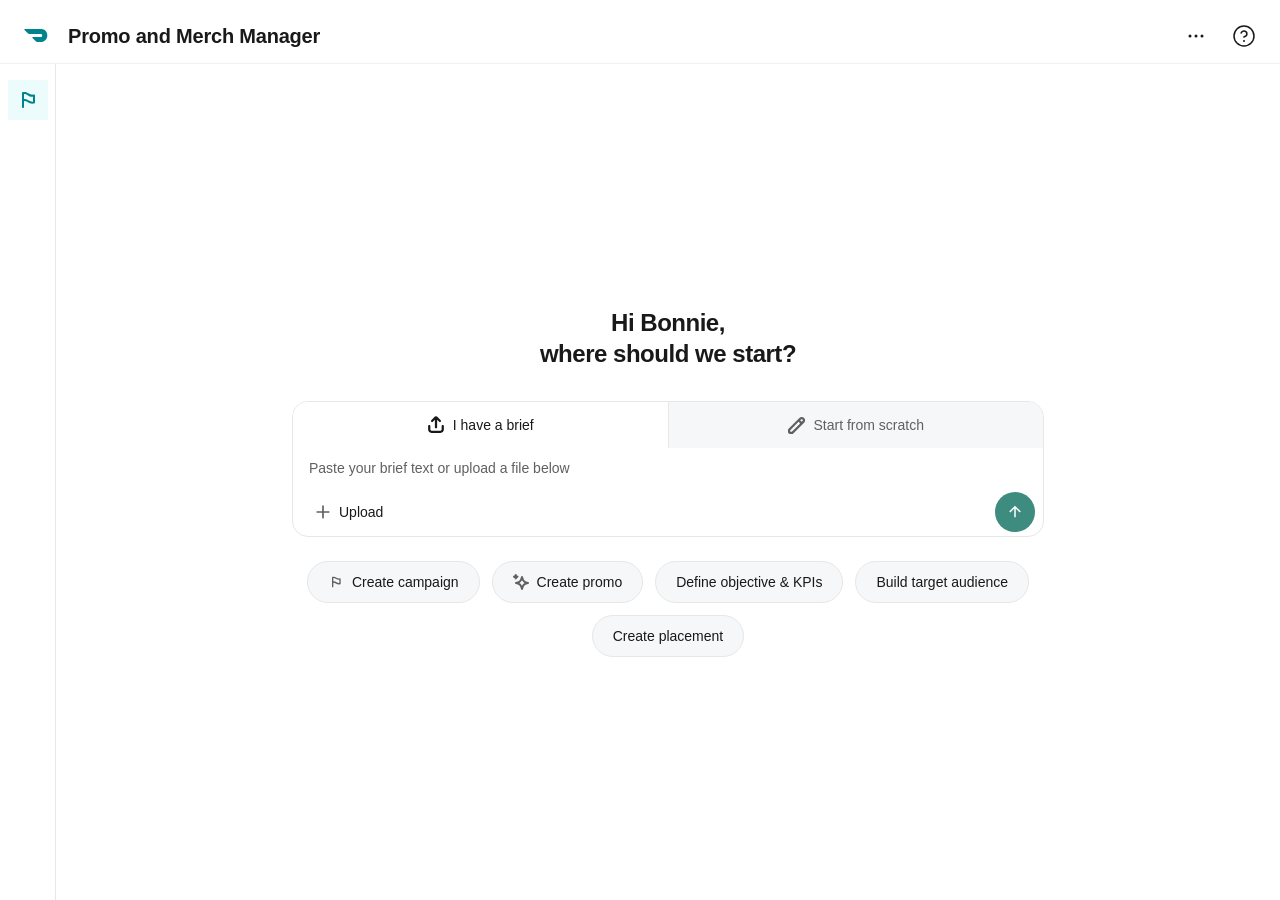
==== commit a41e34ec: "Add numbered list view to Promotion section - Convert paragraph structure to ordered list (<ol>) - R" ====
--- a/docs/index.html
+++ b/docs/index.html
@@ -838,13 +838,33 @@
                   </div>
                   <div class="summary-section__content">
                     <div class="summary-field summary-field--multiline" id="summary-promotion">
-                      <ul>
-                        <li><strong>Incremental Core Dormant:</strong> DEWO phased multi-order discounts (25%→35%→40% with caps).</li>
-                        <li><strong>Incremental Core Churned:</strong> Rx Auto single-order high discount ladder.</li>
-                        <li><strong>Early-Stage:</strong> Lucrative P1 then challenge P2 to habit-build.</li>
-                        <li><strong>Deal Seekers:</strong> Challenge offers to delay instant discount.</li>
-                        <li><strong>Organic / Super Users:</strong> Non-monetary or Mx-funded tests.</li>
-                      </ul>
+                      <ol>
+                        <li>
+                          <strong>Incremental Core – Dormant</strong><br>
+                          <strong>Promo Type:</strong> Phased multi-order discounts (habit restoration)<br>
+                          <strong>Structure:</strong> 25% off 3 → 35% off 3 → 40% off 2
+                        </li>
+                        <li>
+                          <strong>Incremental Core – Churned</strong><br>
+                          <strong>Promo Type:</strong> High upfront single-order incentives (strong win-back)<br>
+                          <strong>Structure:</strong> 50–60% off single orders → taper → multi-order
+                        </li>
+                        <li>
+                          <strong>Early-Stage At-Risk (+ Occasionals for test)</strong><br>
+                          <strong>Promo Type:</strong> Two-phase habit builder<br>
+                          <strong>Structure:</strong> Phase 1: Strong % off 2 orders; Phase 2: Challenge (place 1 → unlock discount)
+                        </li>
+                        <li>
+                          <strong>Deal Seekers</strong><br>
+                          <strong>Promo Type:</strong> Challenge-based delayed incentive<br>
+                          <strong>Structure:</strong> Place 2 orders → unlock 50% off 2
+                        </li>
+                        <li>
+                          <strong>Organic Core + Super Users</strong><br>
+                          <strong>Promo Type:</strong> Non-monetary or Mx-funded<br>
+                          <strong>Structure:</strong> No broad % discounts; Perks, exclusives, or merchant-funded offers
+                        </li>
+                      </ol>
                     </div>
                   </div>
                 </div>
--- a/docs/styles.css
+++ b/docs/styles.css
@@ -2271,6 +2271,12 @@
               visibility var(--chat-transition-duration) var(--chat-transition-easing);
 }
 
+/* Shorter height for multiple campaign templates */
+.chat-panel--multiple-campaigns {
+  top: 265px;
+  bottom: 16px;
+}
+
 .chat-panel--open {
   transform: translateX(0);
   opacity: 1;
@@ -2334,6 +2340,11 @@
     min-width: 320px;
     max-width: none;
     height: auto;
+  }
+
+  .chat-panel--multiple-campaigns {
+    top: 120px;
+    bottom: 16px;
   }
 
   .chat-panel__messages {
@@ -3007,7 +3018,7 @@
 
 .start-state__title {
   font-family: var(--font-primary);
-  font-size: 32px;
+  font-size: 24px;
   font-weight: var(--font-bold);
   color: var(--color-text);
   letter-spacing: -0.02em;
@@ -3352,11 +3363,11 @@
 
 .campaign-detail__title {
   font-family: var(--font-primary);
-  font-size: 32px;
+  font-size: 24px;
   font-weight: var(--font-bold);
   color: var(--color-text);
   letter-spacing: -0.01em;
-  line-height: 40px;
+  line-height: 28px;
   margin: 0;
 }
 
@@ -6767,7 +6778,7 @@
 }
 
 .preview-options-title {
-  font-size: 32px;
+  font-size: 24px;
   font-weight: 600;
   color: var(--color-text);
   margin: 0 0 8px 0;
@@ -6835,7 +6846,7 @@
 /* Preview Content */
 .preview-content {
   position: relative;
-  min-height: 600px;
+  min-height: 660px;
 }
 
 .preview-panel {
@@ -7701,3 +7712,503 @@
     justify-content: flex-end;
   }
 }
+/* Summary View Styles */
+.summary-view {
+  display: none;
+  flex: 1;
+  background: white;
+  overflow: auto;
+}
+
+.summary-container {
+  max-width: 860px;
+  margin: 0 auto;
+  padding: 0;
+}
+
+.summary-content {
+  display: flex;
+  flex-direction: column;
+  gap: 16px;
+}
+
+.summary-header {
+  margin-bottom: 8px;
+}
+
+.summary-title {
+  font-size: 24px;
+  font-weight: 700;
+  color: #191919;
+  margin: 0;
+  line-height: 28px;
+  letter-spacing: -0.01px;
+}
+
+/* Summary Section Cards */
+.summary-section {
+  background: white;
+  border: 1px solid #E9EAEC;
+  border-radius: 12px;
+  padding: 16px;
+  display: flex;
+  flex-direction: column;
+  gap: 12px;
+}
+
+.summary-section__header {
+  display: flex;
+  align-items: center;
+  gap: 8px;
+}
+
+.summary-section__number {
+  width: 16px;
+  height: 16px;
+  border-radius: 50%;
+  background: #111318;
+  color: white;
+  font-size: 12px;
+  font-weight: 600;
+  display: flex;
+  align-items: center;
+  justify-content: center;
+  flex-shrink: 0;
+  line-height: 18px;
+}
+
+.summary-section__title {
+  font-size: 16px;
+  font-weight: 600;
+  color: black;
+  margin: 0;
+  line-height: 22px;
+  letter-spacing: -0.01px;
+}
+
+.summary-section__content {
+  display: flex;
+  flex-direction: column;
+  gap: 16px;
+}
+
+/* Summary Field (disabled field styling) */
+.summary-field {
+  background: #F6F7F8;
+  border: 1px solid #F6F7F8;
+  border-radius: 8px;
+  padding: 8px 12px;
+  min-height: 40px;
+  display: flex;
+  align-items: center;
+  font-size: 14px;
+  line-height: 20px;
+  color: #191919;
+  letter-spacing: -0.01px;
+}
+
+.summary-field--multiline {
+  min-height: 95px;
+  align-items: flex-start;
+  padding: 8px 12px;
+  line-height: 20px;
+}
+
+.summary-field--multiline p {
+  margin: 0 0 8px 0;
+}
+
+.summary-field--multiline p:last-child {
+  margin-bottom: 0;
+}
+
+.summary-field--multiline ul {
+  margin: 0 0 12px 0;
+  padding-left: 20px;
+  list-style-type: disc;
+}
+
+.summary-field--multiline ul:last-child {
+  margin-bottom: 0;
+}
+
+.summary-field--multiline ol {
+  margin: 0 0 12px 0;
+  padding-left: 20px;
+  list-style-type: decimal;
+}
+
+.summary-field--multiline ol:last-child {
+  margin-bottom: 0;
+}
+
+.summary-field--multiline li {
+  margin-bottom: 8px;
+  line-height: 20px;
+}
+
+.summary-field--multiline li:last-child {
+  margin-bottom: 0;
+}
+
+.summary-field--tags {
+  min-height: 53px;
+  flex-wrap: wrap;
+  gap: 12px;
+  padding: 8px 12px;
+}
+
+/* Summary Tags */
+.summary-tag {
+  display: inline-flex;
+  align-items: center;
+  justify-content: center;
+  height: 24px;
+  padding: 0 8px;
+  background: #E9EAEC;
+  border-radius: 9999px;
+  font-size: 14px;
+  font-weight: 600;
+  color: #111318;
+  white-space: nowrap;
+  line-height: 20px;
+  letter-spacing: -0.01px;
+}
+
+/* Summary Actions (Footer) */
+.summary-actions {
+  display: flex;
+  gap: 10px;
+  padding-top: 32px;
+}
+
+.summary-actions .btn {
+  flex: 1;
+  min-height: 40px;
+  height: 40px;
+}
+
+/* Responsive */
+@media (max-width: 768px) {
+  .summary-container {
+    padding: 32px 16px;
+  }
+
+  .summary-title {
+    font-size: 28px;
+    line-height: 36px;
+  }
+
+  .summary-section {
+    padding: 12px;
+  }
+
+  .summary-field--tags {
+    gap: 8px;
+  }
+
+  .summary-actions {
+    flex-direction: column;
+  }
+
+  .summary-actions .btn {
+    width: 100%;
+  }
+
+  .summary-message__text {
+    font-size: 14px;
+    padding: 16px;
+  }
+
+  .summary-actions {
+    flex-direction: column;
+  }
+
+  .summary-actions .btn {
+    width: 100%;
+  }
+}
+
+/* Summary Chat Panel Styles */
+.summary-layout {
+  display: flex;
+  max-width: 1440px;
+  margin: 0 auto;
+  padding: 49px 64px 60px;
+  gap: 28px;
+  align-items: flex-start;
+}
+
+.summary-container {
+  flex: 0 0 800px;
+  max-width: 800px;
+}
+
+.summary-content {
+  padding-bottom: 60px;
+}
+
+/* Chat Panel */
+.summary-chat-panel {
+  flex: 0 0 405px;
+  max-width: 405px;
+  height: 600px;
+  background: white;
+  border: 1px solid #E9EAEC;
+  border-radius: 12px;
+  display: flex;
+  flex-direction: column;
+  overflow: hidden;
+}
+
+.summary-chat-panel__content {
+  flex: 1;
+  padding: 16px;
+  overflow-y: auto;
+}
+
+.summary-chat-conversation {
+  display: flex;
+  flex-direction: column;
+}
+
+.summary-chat-message {
+  background: #F6F7F8;
+  border-radius: 8px;
+  padding: 16px;
+}
+
+.summary-chat-message__text {
+  font-size: 14px;
+  line-height: 20px;
+  color: #111318;
+  margin: 0 0 16px 0;
+  letter-spacing: -0.01px;
+}
+
+/* Chat Timeline */
+.summary-chat-timeline {
+  display: flex;
+  flex-direction: column;
+}
+
+.summary-chat-step {
+  display: flex;
+  gap: 16px;
+}
+
+.summary-chat-step__track {
+  display: flex;
+  flex-direction: column;
+  align-items: center;
+  flex-shrink: 0;
+}
+
+.summary-chat-step__circle {
+  width: 20px;
+  height: 20px;
+  border-radius: 50%;
+  background: #E9EAEC;
+  flex-shrink: 0;
+}
+
+.summary-chat-step__circle--active {
+  background: #111318;
+  color: white;
+  display: flex;
+  align-items: center;
+  justify-content: center;
+  font-size: 12px;
+  font-weight: 600;
+  line-height: 18px;
+}
+
+.summary-chat-step__line {
+  width: 2px;
+  flex: 1;
+  background: #E9EAEC;
+}
+
+.summary-chat-step--last .summary-chat-step__line {
+  display: none;
+}
+
+.summary-chat-step__content {
+  flex: 1;
+  padding-bottom: 16px;
+}
+
+.summary-chat-step__title {
+  font-size: 12px;
+  font-weight: 600;
+  line-height: 18px;
+  color: #111318;
+  margin-bottom: 2px;
+  letter-spacing: -0.01px;
+}
+
+.summary-chat-step__subtitle {
+  font-size: 12px;
+  line-height: 18px;
+  color: #51545D;
+  letter-spacing: -0.01px;
+}
+
+/* Chat Input */
+.summary-chat-input {
+  border-top: 1px solid #EBEBEB;
+  background: #FAFAFA;
+  padding: 17px 20px;
+  border-bottom-left-radius: 12px;
+  border-bottom-right-radius: 12px;
+}
+
+.summary-chat-input__wrapper {
+  position: relative;
+  background: white;
+  border: 1px solid #DADCE0;
+  border-radius: 28px;
+  height: 46px;
+  display: flex;
+  align-items: center;
+  padding: 0 16px;
+  gap: 8px;
+}
+
+.summary-chat-input__field {
+  flex: 1;
+  border: none;
+  outline: none;
+  font-size: 14px;
+  color: #111318;
+  background: transparent;
+}
+
+.summary-chat-input__field::placeholder {
+  color: #80868B;
+}
+
+.summary-chat-input__submit {
+  width: 32px;
+  height: 32px;
+  border-radius: 16px;
+  background: #3D8C7F;
+  border: none;
+  color: white;
+  display: flex;
+  align-items: center;
+  justify-content: center;
+  cursor: pointer;
+  flex-shrink: 0;
+  transition: background-color 0.2s;
+}
+
+.summary-chat-input__submit:hover {
+  background: #2F6F5F;
+}
+
+.summary-chat-input__submit svg {
+  transform: rotate(90deg);
+}
+
+/* Responsive Updates */
+@media (max-width: 1280px) {
+  .summary-layout {
+    flex-direction: column;
+    padding: 32px 24px;
+  }
+
+  .summary-container {
+    flex: 1;
+    max-width: 100%;
+  }
+
+  .summary-chat-panel {
+    flex: 0 0 auto;
+    max-width: 100%;
+    height: 500px;
+  }
+}
+
+@media (max-width: 768px) {
+  .summary-layout {
+    padding: 24px 16px;
+  }
+
+  .summary-chat-panel {
+    height: 400px;
+  }
+}
+
+/* Chat Question Dialog */
+.summary-chat-question {
+  margin-top: 8px;
+}
+
+.summary-chat-question__text {
+  background: #F6F7F8;
+  border-radius: 8px;
+  padding: 16px;
+  font-size: 14px;
+  line-height: 20px;
+  color: #111318;
+  letter-spacing: -0.01px;
+  margin-bottom: 8px;
+}
+
+.summary-chat-question__actions {
+  display: flex;
+  flex-wrap: wrap;
+  gap: 8px;
+}
+
+/* Small Button Style */
+.btn--sm {
+  height: 32px;
+  min-height: 32px;
+  padding: 6px 12px;
+  font-size: 12px;
+  line-height: 18px;
+}
+
+/* Chat step completed state */
+.summary-chat-step__circle--completed {
+  background: #111318;
+  color: white;
+  display: flex;
+  align-items: center;
+  justify-content: center;
+  font-size: 12px;
+  font-weight: 600;
+  line-height: 18px;
+}
+
+.summary-chat-step__line--completed {
+  background: #111318;
+}
+
+/* Typing animation cursor */
+.typing::after {
+  content: '|';
+  animation: blink 0.7s infinite;
+  margin-left: 2px;
+}
+
+@keyframes blink {
+  0%, 50% {
+    opacity: 1;
+  }
+  51%, 100% {
+    opacity: 0;
+  }
+}
+
+/* Summary Section Disabled State */
+.summary-section--disabled .summary-section__number {
+  background: #F6F7F8;
+  color: #AEB1B7;
+}
+
+.summary-section--disabled .summary-section__title {
+  color: #AEB1B7;
+}
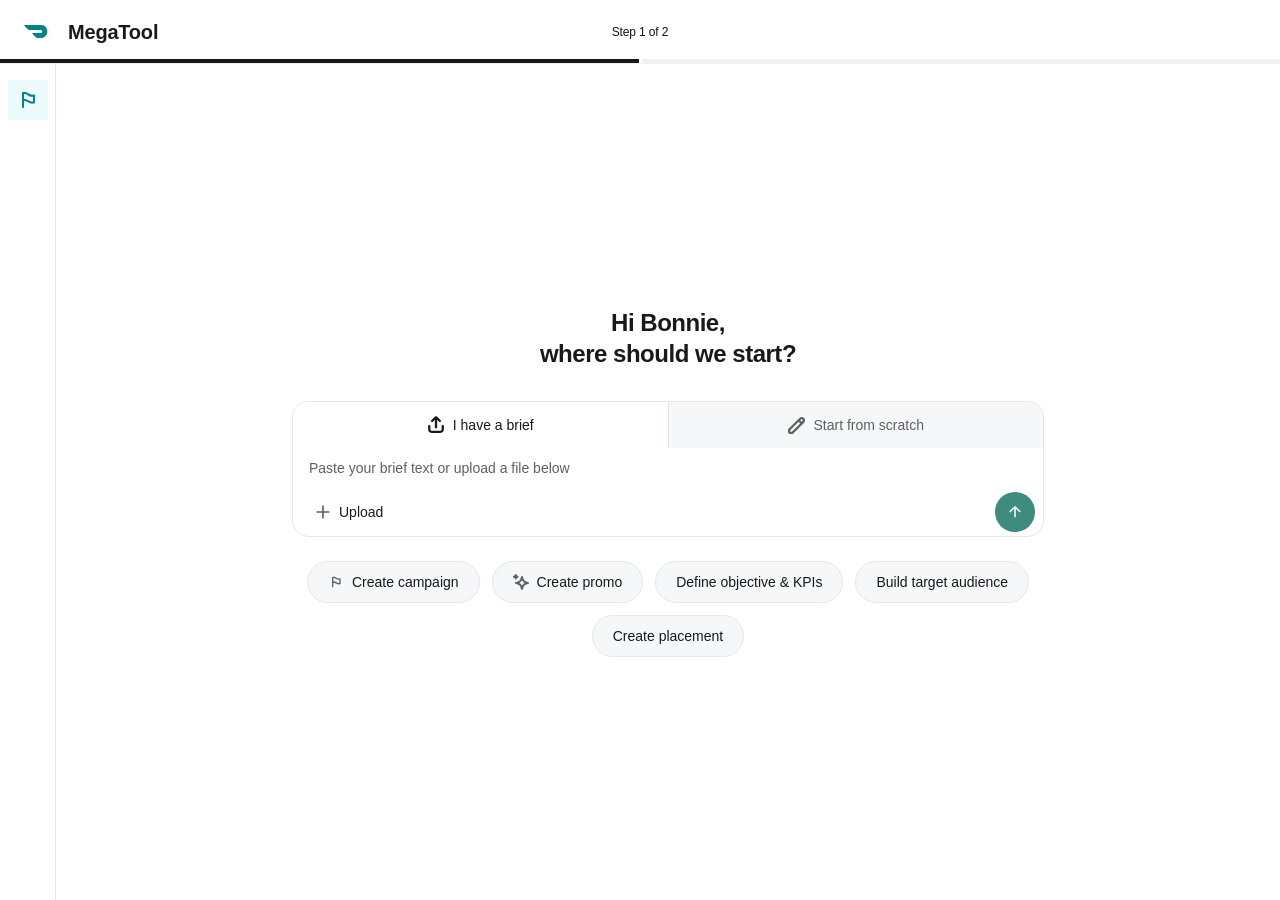
==== commit 2d0188dc: "Sync docs folder with root - fix section-toggle and index.html differences" ====
--- a/docs/index.html
+++ b/docs/index.html
@@ -79,20 +79,17 @@
             <path d="M18.9506 2.65628C18.0784 1.01097 16.3736 0 14.5301 0H0.475747C0.218051 0 0 0.218053 0 0.495575C0 0.614513 0.0594683 0.733451 0.138759 0.832566L3.19147 3.90513C3.46899 4.18265 3.8258 4.34124 4.20243 4.32142H14.094C14.8076 4.32142 15.3825 4.87646 15.3825 5.59009C15.3825 6.30372 14.8274 6.87858 14.1138 6.87858H7.31461C7.05691 6.87858 6.83886 7.09664 6.83886 7.37416C6.83886 7.4931 6.89833 7.61204 6.97762 7.71115L10.0303 10.7837C10.3078 11.0612 10.6647 11.2 11.0611 11.2H14.1535C18.1577 11.2 21.1905 6.91823 18.9506 2.65628Z" fill="#00838A"/>
           </svg>
         </div>
-        <span class="global-nav__title">Promo and Merch Manager</span>
+        <span class="global-nav__title">MegaTool</span>
       </div>
       <div class="global-nav__actions">
-        <span class="global-nav__step-text" id="progress-step-text" style="display: none;">Step 1 of 2</span>
-        <button class="btn--icon btn--ghost">
-          <svg class="icon" width="24" height="24"><use href="#icon-more"/></svg>
-        </button>
-        <button class="btn--icon btn--ghost">
-          <svg class="icon" width="24" height="24"><use href="#icon-help"/></svg>
-        </button>
       </div>
       <!-- Progress Bar attached to header bottom -->
-      <div class="progress-bar" id="progress-bar-container" style="display: none;">
-        <div class="progress-bar__fill" id="progress-bar-fill" style="width: 50%;"></div>
+      <div class="progress-bar-container" id="progress-bar-container">
+        <div class="progress-bar-steps">
+          <a href="#select" class="progress-bar-step progress-bar-step--active" data-step="1"></a>
+          <a href="#summary" class="progress-bar-step progress-bar-step--disabled" data-step="2"></a>
+        </div>
+        <span class="progress-bar-text" id="progress-bar-text">Step 1 of 2</span>
       </div>
     </header>
 
@@ -210,12 +207,14 @@
                         </svg>
                       </div>
                       <div class="template-option__content">
-                        <h3 class="template-option__title">Single Campaign</h3>
+                        <div class="template-option__header">
+                          <h3 class="template-option__title">Single Campaign</h3>
+                          <span class="tag tag--positive-subdued">Auto-detected</span>
+                        </div>
                         <p class="template-option__desc">Create one campaign with a single set of targeting, offers, and placements.</p>
                         <div class="template-option__tags">
-                          <span class="tag">One-time Promo</span>
-                          <span class="tag">Time-bound Offer</span>
-                          <span class="tag">Featured Deal</span>
+                          <span class="tag">One-time promo</span>
+                          <span class="tag">Standalone evergreen promo</span>
                         </div>
                       </div>
                     </div>
@@ -235,11 +234,9 @@
                         <h3 class="template-option__title">Multiple Promotion Campaigns</h3>
                         <p class="template-option__desc">Create variations of the same campaign across different placements, stores, audiences, time periods, or carousel configurations.</p>
                         <div class="template-option__tags">
-                          <span class="tag">Multi-Placement</span>
-                          <span class="tag">Multi-Store</span>
-                          <span class="tag">Multi-Audience</span>
-                          <span class="tag">Day-Parting</span>
-                          <span class="tag">Regional</span>
+                          <span class="tag">Single promo with multiple variants testing</span>
+                          <span class="tag">Stage-based promo</span>
+                          <span class="tag">Lifecycle stage based</span>
                         </div>
                       </div>
                     </div>
@@ -259,10 +256,10 @@
                         <h3 class="template-option__title">Multiple Action-Based Campaigns</h3>
                         <p class="template-option__desc">Create sequential campaigns triggered by user actions like sign-ups, milestones, or events.</p>
                         <div class="template-option__tags">
-                          <span class="tag">Sign-up Triggered</span>
-                          <span class="tag">Milestone Reward</span>
-                          <span class="tag">Churn Prevention</span>
-                          <span class="tag">Event-Based</span>
+                          <span class="tag">Dashpass signup</span>
+                          <span class="tag">Milestone reward</span>
+                          <span class="tag">Partnership</span>
+                          <span class="tag">Signup</span>
                         </div>
                       </div>
                     </div>
@@ -820,8 +817,11 @@
                 <!-- Section 1: Campaign Info -->
                 <div class="summary-section" data-section="1">
                   <div class="summary-section__header">
-                    <div class="summary-section__number">1</div>
-                    <h3 class="summary-section__title">Campaign Info</h3>
+                    <div class="summary-section__header-left">
+                      <div class="summary-section__number">1</div>
+                      <h3 class="summary-section__title">Campaign Info</h3>
+                    </div>
+                    <button class="btn btn--sm btn--tertiary summary-section__edit-btn">Edit</button>
                   </div>
                   <div class="summary-section__content">
                     <div class="summary-field" id="summary-campaign-type">
@@ -833,38 +833,41 @@
                 <!-- Section 2: Promotion -->
                 <div class="summary-section summary-section--disabled" data-section="2">
                   <div class="summary-section__header">
-                    <div class="summary-section__number">2</div>
-                    <h3 class="summary-section__title">Promotion</h3>
+                    <div class="summary-section__header-left">
+                      <div class="summary-section__number">2</div>
+                      <h3 class="summary-section__title">Promotion</h3>
+                    </div>
+                    <button class="btn btn--sm btn--tertiary summary-section__edit-btn">Edit</button>
                   </div>
                   <div class="summary-section__content">
                     <div class="summary-field summary-field--multiline" id="summary-promotion">
-                      <ol>
+                      <ul>
                         <li>
                           <strong>Incremental Core – Dormant</strong><br>
-                          <strong>Promo Type:</strong> Phased multi-order discounts (habit restoration)<br>
-                          <strong>Structure:</strong> 25% off 3 → 35% off 3 → 40% off 2
+                          Promo Type: Phased multi-order discounts (habit restoration)<br>
+                          Structure: 25% off 3 → 35% off 3 → 40% off 2
                         </li>
                         <li>
                           <strong>Incremental Core – Churned</strong><br>
-                          <strong>Promo Type:</strong> High upfront single-order incentives (strong win-back)<br>
-                          <strong>Structure:</strong> 50–60% off single orders → taper → multi-order
+                          Promo Type: High upfront single-order incentives (strong win-back)<br>
+                          Structure: 50–60% off single orders → taper → multi-order
                         </li>
                         <li>
                           <strong>Early-Stage At-Risk (+ Occasionals for test)</strong><br>
-                          <strong>Promo Type:</strong> Two-phase habit builder<br>
-                          <strong>Structure:</strong> Phase 1: Strong % off 2 orders; Phase 2: Challenge (place 1 → unlock discount)
+                          Promo Type: Two-phase habit builder<br>
+                          Structure: Phase 1: Strong % off 2 orders; Phase 2: Challenge (place 1 → unlock discount)
                         </li>
                         <li>
                           <strong>Deal Seekers</strong><br>
-                          <strong>Promo Type:</strong> Challenge-based delayed incentive<br>
-                          <strong>Structure:</strong> Place 2 orders → unlock 50% off 2
+                          Promo Type: Challenge-based delayed incentive<br>
+                          Structure: Place 2 orders → unlock 50% off 2
                         </li>
                         <li>
                           <strong>Organic Core + Super Users</strong><br>
-                          <strong>Promo Type:</strong> Non-monetary or Mx-funded<br>
-                          <strong>Structure:</strong> No broad % discounts; Perks, exclusives, or merchant-funded offers
+                          Promo Type: Non-monetary or Mx-funded<br>
+                          Structure: No broad % discounts; Perks, exclusives, or merchant-funded offers
                         </li>
-                      </ol>
+                      </ul>
                     </div>
                   </div>
                 </div>
@@ -876,7 +879,7 @@
                       <div class="summary-section__number">3</div>
                       <h3 class="summary-section__title">Placements</h3>
                     </div>
-                    <button class="btn btn--sm btn--tertiary summary-section__edit-btn" style="display: none;">Edit</button>
+                    <button class="btn btn--sm btn--tertiary summary-section__edit-btn">Edit</button>
                   </div>
                   <div class="summary-section__content">
                     <div class="summary-field summary-field--tags" id="summary-placements">
@@ -889,8 +892,11 @@
                 <!-- Section 4: Targeting -->
                 <div class="summary-section summary-section--disabled" data-section="4">
                   <div class="summary-section__header">
-                    <div class="summary-section__number">4</div>
-                    <h3 class="summary-section__title">Targeting</h3>
+                    <div class="summary-section__header-left">
+                      <div class="summary-section__number">4</div>
+                      <h3 class="summary-section__title">Targeting</h3>
+                    </div>
+                    <button class="btn btn--sm btn--tertiary summary-section__edit-btn">Edit</button>
                   </div>
                   <div class="summary-section__content">
                     <div class="summary-field summary-field--multiline" id="summary-targeting">
@@ -903,6 +909,12 @@
                       </ul>
                     </div>
                   </div>
+                </div>
+
+                <!-- Action Buttons -->
+                <div class="summary-actions" id="summary-actions" style="display: none;">
+                  <button class="btn btn--tertiary" id="summary-modify-btn">Modify</button>
+                  <button class="btn btn--primary" id="summary-confirm-btn">Confirm</button>
                 </div>
               </div>
             </div>
@@ -928,7 +940,7 @@
                       <!-- Step 2 -->
                       <div class="summary-chat-step">
                         <div class="summary-chat-step__track">
-                          <div class="summary-chat-step__circle"></div>
+                          <div class="summary-chat-step__circle">2</div>
                           <div class="summary-chat-step__line"></div>
                         </div>
                         <div class="summary-chat-step__content">
@@ -939,7 +951,7 @@
                       <!-- Step 3 -->
                       <div class="summary-chat-step">
                         <div class="summary-chat-step__track">
-                          <div class="summary-chat-step__circle"></div>
+                          <div class="summary-chat-step__circle">3</div>
                           <div class="summary-chat-step__line"></div>
                         </div>
                         <div class="summary-chat-step__content">
@@ -950,7 +962,7 @@
                       <!-- Step 4 -->
                       <div class="summary-chat-step summary-chat-step--last">
                         <div class="summary-chat-step__track">
-                          <div class="summary-chat-step__circle"></div>
+                          <div class="summary-chat-step__circle">4</div>
                         </div>
                         <div class="summary-chat-step__content">
                           <div class="summary-chat-step__title">Targeting</div>
@@ -964,8 +976,8 @@
                   <div class="summary-chat-question" id="summary-chat-question">
                     <div class="summary-chat-question__text">Does the Campaign info look good?</div>
                     <div class="summary-chat-question__actions">
-                      <button class="btn btn--sm btn--outlined" id="summary-chat-modify-btn">Modify</button>
-                      <button class="btn btn--sm btn--outlined" id="summary-chat-looks-good-btn">Looks good</button>
+                      <button class="btn btn--sm btn--tertiary" id="summary-chat-modify-btn">Modify</button>
+                      <button class="btn btn--sm btn--tertiary" id="summary-chat-looks-good-btn">Looks good</button>
                     </div>
                   </div>
                 </div>
@@ -992,6 +1004,8 @@
               <div class="create-view__breadcrumbs">
                 <a href="#start" class="breadcrumb-link">Campaigns</a>
                 <span class="breadcrumb-separator">/</span>
+                <a href="#select" class="breadcrumb-link">Template</a>
+                <span class="breadcrumb-separator">/</span>
                 <span class="breadcrumb-current">New Campaign</span>
               </div>
             </div>
@@ -999,7 +1013,7 @@
               <h1 class="create-view__title">Summer 2026 DashPass Campaign</h1>
               <div class="create-view__header-actions">
                 <button class="btn btn--ghost">Cancel</button>
-                <button class="btn btn--primary" id="publish-btn" disabled>
+                <button class="btn btn--secondary" id="publish-btn" disabled>
                   Publish
                 </button>
               </div>
@@ -1027,17 +1041,16 @@
               <div id="section-campaign-info" class="create-section create-section--completed">
                 <div class="create-section__header">
                   <div class="create-section__header-left">
-                    <div class="create-section__status create-section__status--completed">
-                      <svg class="icon" width="12" height="12" viewBox="0 0 16 16" fill="none"><path fill-rule="evenodd" clip-rule="evenodd" d="M14.7071 3.29289C15.0976 3.68342 15.0976 4.31658 14.7071 4.70711L6.20711 13.2071C5.81658 13.5976 5.18342 13.5976 4.79289 13.2071L1.29289 9.70711C0.902369 9.31658 0.902369 8.68342 1.29289 8.29289C1.68342 7.90237 2.31658 7.90237 2.70711 8.29289L5.5 11.0858L13.2929 3.29289C13.6834 2.90237 14.3166 2.90237 14.7071 3.29289Z" fill="currentColor"/></svg>
-                    </div>
+                    <div class="create-section__status create-section__status--active">1</div>
                     <div class="create-section__title-group">
                       <h2 class="create-section__title">Campaign Information</h2>
-                      <span class="create-section__badge create-section__badge--completed">Completed</span>
-                    </div>
-                  </div>
-                  <button class="create-section__toggle">
-                    <svg class="icon" width="16" height="16" viewBox="0 0 16 16" fill="none" stroke="currentColor" stroke-width="1.5" stroke-linecap="round" stroke-linejoin="round"><path d="M4 6l4 4 4-4"/></svg>
-                  </button>
+                      <span class="create-section__badge create-section__badge--completed">Auto-detected</span>
+                    </div>
+                  </div>
+                  <div class="create-section__header-right">
+                    <button class="btn btn--sm btn--secondary create-section__confirm-btn">Confirm</button>
+                    <button class="btn btn--sm btn--tertiary create-section__edit-btn" style="display: none;">Edit</button>
+                  </div>
                 </div>
                 <div class="create-section__content">
                   <div class="create-field-group">
@@ -1073,10 +1086,6 @@
                         <input type="text" class="create-field__input" placeholder="MM/DD/YYYY" value="08/31/2026" />
                       </div>
                     </div>
-
-                    <div class="create-section__footer">
-                      <button class="btn btn--primary">Confirm</button>
-                    </div>
                   </div>
                 </div>
               </div>
@@ -1085,17 +1094,16 @@
               <div id="section-targeting" class="create-section create-section--incomplete">
                 <div class="create-section__header">
                   <div class="create-section__header-left">
-                    <div class="create-section__status create-section__status--incomplete">
-                      <span class="create-section__status-ring" style="background: conic-gradient(var(--color-primary) 0deg 86.4deg, var(--color-border) 86.4deg 360deg);"></span>
-                    </div>
+                    <div class="create-section__status create-section__status--incomplete">2</div>
                     <div class="create-section__title-group">
                       <h2 class="create-section__title">Targeting</h2>
                       <span class="create-section__badge create-section__badge--action">Action needed</span>
                     </div>
                   </div>
-                  <button class="create-section__toggle">
-                    <svg class="icon" width="16" height="16" viewBox="0 0 16 16" fill="none" stroke="currentColor" stroke-width="1.5" stroke-linecap="round" stroke-linejoin="round"><path d="M4 6l4 4 4-4"/></svg>
-                  </button>
+                  <div class="create-section__header-right">
+                    <button class="btn btn--sm btn--secondary create-section__confirm-btn">Confirm</button>
+                    <button class="btn btn--sm btn--tertiary create-section__edit-btn" style="display: none;">Edit</button>
+                  </div>
                 </div>
                 <div class="create-section__content">
                   <div class="create-empty-state">
@@ -1111,10 +1119,6 @@
                       Link to Segmentation Tool
                     </button>
                   </div>
-
-                  <div class="create-section__footer">
-                    <button class="btn btn--primary">Confirm</button>
-                  </div>
                 </div>
               </div>
 
@@ -1122,44 +1126,22 @@
               <div id="section-experiment" class="create-section create-section--completed">
                 <div class="create-section__header">
                   <div class="create-section__header-left">
-                    <div class="create-section__status create-section__status--completed">
-                      <svg class="icon" width="12" height="12" viewBox="0 0 16 16" fill="none"><path fill-rule="evenodd" clip-rule="evenodd" d="M14.7071 3.29289C15.0976 3.68342 15.0976 4.31658 14.7071 4.70711L6.20711 13.2071C5.81658 13.5976 5.18342 13.5976 4.79289 13.2071L1.29289 9.70711C0.902369 9.31658 0.902369 8.68342 1.29289 8.29289C1.68342 7.90237 2.31658 7.90237 2.70711 8.29289L5.5 11.0858L13.2929 3.29289C13.6834 2.90237 14.3166 2.90237 14.7071 3.29289Z" fill="currentColor"/></svg>
-                    </div>
+                    <div class="create-section__status">3</div>
                     <div class="create-section__title-group">
                       <h2 class="create-section__title">Experiment Setup</h2>
-                      <span class="create-section__badge create-section__badge--completed">Completed</span>
-                    </div>
-                  </div>
-                  <button class="create-section__toggle">
-                    <svg class="icon" width="16" height="16" viewBox="0 0 16 16" fill="none" stroke="currentColor" stroke-width="1.5" stroke-linecap="round" stroke-linejoin="round"><path d="M4 6l4 4 4-4"/></svg>
-                  </button>
+                      <span class="create-section__badge create-section__badge--completed">Auto-detected</span>
+                    </div>
+                  </div>
+                  <div class="create-section__header-right">
+                    <button class="btn btn--sm btn--secondary create-section__confirm-btn">Confirm</button>
+                    <button class="btn btn--sm btn--tertiary create-section__edit-btn" style="display: none;">Edit</button>
+                  </div>
                 </div>
                 <div class="create-section__content">
-                  <div class="create-field-group">
-                    <div class="create-field">
-                      <label class="create-field__label">
-                        <input type="checkbox" checked style="margin-right: 8px;" /> Enable A/B Testing
-                      </label>
-                    </div>
-                    <div class="create-field-row">
-                      <div class="create-field">
-                        <label class="create-field__label">Control Group Size</label>
-                        <select class="create-field__input">
-                          <option>5%</option>
-                          <option selected>10%</option>
-                          <option>15%</option>
-                          <option>20%</option>
-                        </select>
-                      </div>
-                      <div class="create-field">
-                        <label class="create-field__label">Treatment Variants</label>
-                        <input type="number" class="create-field__input" value="2" min="1" max="5" />
-                      </div>
-                    </div>
-                  </div>
-
-                  <div class="create-section__footer">
-                    <button class="btn btn--primary">Confirm</button>
+                  <div class="create-placeholder">
+                    <div class="create-placeholder__rect create-placeholder__rect--small create-placeholder__rect--grey-light"></div>
+                    <div class="create-placeholder__rect create-placeholder__rect--large create-placeholder__rect--grey-dark"></div>
+                    <div class="create-placeholder__rect create-placeholder__rect--medium create-placeholder__rect--grey-medium"></div>
                   </div>
                 </div>
               </div>
@@ -1168,1070 +1150,90 @@
               <div id="section-channel" class="create-section create-section--completed">
                 <div class="create-section__header">
                   <div class="create-section__header-left">
-                    <div class="create-section__status create-section__status--completed">
-                      <svg class="icon" width="12" height="12" viewBox="0 0 16 16" fill="none"><path fill-rule="evenodd" clip-rule="evenodd" d="M14.7071 3.29289C15.0976 3.68342 15.0976 4.31658 14.7071 4.70711L6.20711 13.2071C5.81658 13.5976 5.18342 13.5976 4.79289 13.2071L1.29289 9.70711C0.902369 9.31658 0.902369 8.68342 1.29289 8.29289C1.68342 7.90237 2.31658 7.90237 2.70711 8.29289L5.5 11.0858L13.2929 3.29289C13.6834 2.90237 14.3166 2.90237 14.7071 3.29289Z" fill="currentColor"/></svg>
-                    </div>
+                    <div class="create-section__status">4</div>
                     <div class="create-section__title-group">
                       <h2 class="create-section__title">Channel Selection</h2>
-                      <span class="create-section__badge create-section__badge--completed">Completed</span>
-                    </div>
-                  </div>
-                  <button class="create-section__toggle">
-                    <svg class="icon" width="16" height="16" viewBox="0 0 16 16" fill="none" stroke="currentColor" stroke-width="1.5" stroke-linecap="round" stroke-linejoin="round"><path d="M4 6l4 4 4-4"/></svg>
-                  </button>
+                      <span class="create-section__badge create-section__badge--completed">Auto-detected</span>
+                    </div>
+                  </div>
+                  <div class="create-section__header-right">
+                    <button class="btn btn--sm btn--secondary create-section__confirm-btn">Confirm</button>
+                    <button class="btn btn--sm btn--tertiary create-section__edit-btn" style="display: none;">Edit</button>
+                  </div>
                 </div>
                 <div class="create-section__content">
-                  <div class="create-field-group">
-                    <div class="create-field">
-                      <label class="create-field__label">Selected Channels</label>
-                      <div style="display: flex; flex-direction: column; gap: 8px;">
-                        <label style="display: flex; align-items: center; gap: 8px; font-size: 14px;">
-                          <input type="checkbox" checked /> Promotion
-                        </label>
-                        <label style="display: flex; align-items: center; gap: 8px; font-size: 14px;">
-                          <input type="checkbox" checked /> Merch Placement
-                        </label>
-                      </div>
-                    </div>
-                  </div>
-
-                  <div class="create-section__footer">
-                    <button class="btn btn--primary">Confirm</button>
+                  <div class="create-placeholder">
+                    <div class="create-placeholder__rect create-placeholder__rect--medium create-placeholder__rect--grey-medium"></div>
+                    <div class="create-placeholder__rect create-placeholder__rect--small create-placeholder__rect--grey-dark"></div>
+                    <div class="create-placeholder__rect create-placeholder__rect--large create-placeholder__rect--grey-light"></div>
                   </div>
                 </div>
               </div>
 
               <!-- Promotion Creation (Incomplete) -->
-              <div id="section-promotion" class="create-section create-section--incomplete create-section--collapsed">
+              <div id="section-promotion" class="create-section create-section--incomplete ">
                 <div class="create-section__header">
                   <div class="create-section__header-left">
-                    <div class="create-section__status create-section__status--incomplete">
-                      <span class="create-section__status-ring" style="background: conic-gradient(var(--color-primary) 0deg 54deg, var(--color-border) 54deg 360deg);"></span>
-                    </div>
+                    <div class="create-section__status create-section__status--incomplete">5</div>
                     <div class="create-section__title-group">
                       <h2 class="create-section__title">Promotion Creation</h2>
                       <span class="create-section__badge create-section__badge--action">Action needed</span>
                     </div>
                   </div>
-                  <button class="create-section__toggle">
-                    <svg class="icon" width="16" height="16" viewBox="0 0 16 16" fill="none" stroke="currentColor" stroke-width="1.5" stroke-linecap="round" stroke-linejoin="round"><path d="M4 6l4 4 4-4"/></svg>
-                  </button>
-                </div>
-                <div class="create-section__content" style="display: none;">
-                  <div class="create-field-group">
-                    <!-- General Info -->
-                    <h3 class="create-field-group__heading">General Info</h3>
-
-                    <div class="create-field">
-                      <label class="create-field__label">Does it require promo code?</label>
-                      <p class="create-field__help">When selecting 'Yes', users will see this promotion in their wallet, and any other selected placements after entering the promo code.</p>
-                      <div class="create-field__radio-group">
-                        <label class="create-field__radio">
-                          <input type="radio" name="promo-code" value="yes" />
-                          <span>Yes</span>
-                        </label>
-                        <label class="create-field__radio">
-                          <input type="radio" name="promo-code" value="no" checked />
-                          <span>No</span>
-                        </label>
-                      </div>
-                    </div>
-
-                    <div class="create-field">
-                      <label class="create-field__label create-field__label--toggle">
-                        <input type="checkbox" checked />
-                        <span>Enable auto-redeem to order cart</span>
-                      </label>
-                    </div>
-
-                    <!-- Promotion Incentives -->
-                    <h3 class="create-field-group__heading">Promotion Incentives</h3>
-
-                    <div class="create-field">
-                      <label class="create-field__label create-field__label--toggle">
-                        <input type="checkbox" checked />
-                        <span>Cash Discount</span>
-                      </label>
-
-                      <div class="create-field__indent">
-                        <div class="create-field__radio-group">
-                          <label class="create-field__radio">
-                            <input type="radio" name="discount-type" value="flat" />
-                            <span>Flat Amount Off</span>
-                          </label>
-                          <label class="create-field__radio">
-                            <input type="radio" name="discount-type" value="percentage" checked />
-                            <span>Percentage Discount</span>
-                          </label>
-                        </div>
-
-                        <div class="create-field-row">
-                          <div class="create-field">
-                            <label class="create-field__label">Percentage</label>
-                            <input type="number" class="create-field__input" value="50" />
-                          </div>
-                          <div class="create-field">
-                            <label class="create-field__label">Max Value Amount</label>
-                            <input type="text" class="create-field__input" value="$15.00" />
-                          </div>
-                        </div>
-                      </div>
-                    </div>
-
-                    <div class="create-field">
-                      <label class="create-field__label create-field__label--toggle">
-                        <input type="checkbox" />
-                        <span>Delivery Fee Discount</span>
-                      </label>
-                    </div>
-
-                    <div class="create-field">
-                      <label class="create-field__label create-field__label--toggle">
-                        <input type="checkbox" />
-                        <span>Waive Service Fee</span>
-                      </label>
-                    </div>
-
-                    <div class="create-field">
-                      <label class="create-field__label create-field__label--toggle">
-                        <input type="checkbox" />
-                        <span>Waive Small Order Fee</span>
-                      </label>
-                    </div>
-
-                    <!-- Promo Details Visible to Consumers -->
-                    <h3 class="create-field-group__heading">Promo Details Visible to Consumers</h3>
-
-                    <div class="create-field">
-                      <label class="create-field__label">Auto-generated Promo Title</label>
-                      <input type="text" class="create-field__input" value="50% off, up to $15" disabled />
-                      <label class="create-field__label create-field__label--toggle" style="margin-top: 8px;">
-                        <input type="checkbox" checked />
-                        <span>Override</span>
-                      </label>
-                      <input type="text" class="create-field__input" value="Order ahead: 20% off, up to $5" style="margin-top: 8px;" />
-                    </div>
-
-                    <div class="create-field">
-                      <label class="create-field__label">Auto-generated Promo Description</label>
-                      <textarea class="create-field__textarea" rows="2" disabled>50% off orders over $10, up to $15.</textarea>
-                      <label class="create-field__label create-field__label--toggle" style="margin-top: 8px;">
-                        <input type="checkbox" checked />
-                        <span>Override</span>
-                      </label>
-                    </div>
-
-                    <!-- Order Cart Conditions -->
-                    <h3 class="create-field-group__heading">Order Cart Conditions</h3>
-
-                    <div class="create-field">
-                      <label class="create-field__label create-field__label--toggle">
-                        <input type="checkbox" />
-                        <span>DashParty</span>
-                      </label>
-                    </div>
-
-                    <div class="create-field">
-                      <label class="create-field__label create-field__label--toggle">
-                        <input type="checkbox" />
-                        <span>Drone-only Delivery</span>
-                      </label>
-                    </div>
-
-                    <div class="create-field">
-                      <label class="create-field__label create-field__label--toggle">
-                        <input type="checkbox" checked />
-                        <span>Minimum Subtotal</span>
-                      </label>
-                      <input type="text" class="create-field__input" value="$10.00" style="margin-top: 8px;" />
-                    </div>
-
-                    <div class="create-field">
-                      <label class="create-field__label create-field__label--toggle">
-                        <input type="checkbox" />
-                        <span>Maximum Subtotal</span>
-                      </label>
-                    </div>
-
-                    <div class="create-field">
-                      <label class="create-field__label create-field__label--toggle">
-                        <input type="checkbox" />
-                        <span>Items In Cart</span>
-                      </label>
-                    </div>
-
-                    <!-- Cart Types -->
-                    <h3 class="create-field-group__heading">Cx Cart Types</h3>
-
-                    <div class="create-field__radio-group">
-                      <label class="create-field__radio">
-                        <input type="radio" name="cart-type" value="all" checked />
-                        <span>All Cart Types</span>
-                      </label>
-                      <label class="create-field__radio">
-                        <input type="radio" name="cart-type" value="individual" />
-                        <span>Individual Orders</span>
-                      </label>
-                      <label class="create-field__radio">
-                        <input type="radio" name="cart-type" value="group" />
-                        <span>Group Order</span>
-                      </label>
-                    </div>
-
-                    <!-- Order Types -->
-                    <h3 class="create-field-group__heading">Order Types</h3>
-
-                    <div class="create-field">
-                      <label class="create-field__label create-field__label--toggle">
-                        <input type="checkbox" checked />
-                        <span>Delivery</span>
-                      </label>
-                    </div>
-
-                    <div class="create-field">
-                      <label class="create-field__label create-field__label--toggle">
-                        <input type="checkbox" checked />
-                        <span>Pickup</span>
-                      </label>
-                    </div>
-
-                    <div class="create-field">
-                      <label class="create-field__label create-field__label--toggle">
-                        <input type="checkbox" checked />
-                        <span>Gift</span>
-                      </label>
-                    </div>
-
-                    <div class="create-field">
-                      <label class="create-field__label create-field__label--toggle">
-                        <input type="checkbox" />
-                        <span>Virtual (For Native Gift Cards)</span>
-                      </label>
-                    </div>
-
-                    <!-- DoubleDash Promotions -->
-                    <h3 class="create-field-group__heading">DoubleDash Promotions</h3>
-
-                    <div class="create-field">
-                      <label class="create-field__label create-field__label--toggle">
-                        <input type="checkbox" />
-                        <span>Applicable for Post-Checkout DoubleDash</span>
-                      </label>
-                    </div>
-
-                    <div class="create-field">
-                      <label class="create-field__label create-field__label--toggle">
-                        <input type="checkbox" />
-                        <span>Extend DoubleDash Promotion to Core Marketplace</span>
-                      </label>
-                    </div>
-
-                    <!-- Alcohol Promotions -->
-                    <h3 class="create-field-group__heading">Alcohol Promotions</h3>
-
-                    <div class="create-field__radio-group">
-                      <label class="create-field__radio">
-                        <input type="radio" name="alcohol" value="all" />
-                        <span>Applicable to All Carts</span>
-                      </label>
-                      <label class="create-field__radio">
-                        <input type="radio" name="alcohol" value="with" />
-                        <span>Only Applicable to Carts With Alcohol</span>
-                      </label>
-                      <label class="create-field__radio">
-                        <input type="radio" name="alcohol" value="without" checked />
-                        <span>Only Applicable to Carts Without Alcohol</span>
-                      </label>
-                    </div>
-
-                    <!-- Device & Payment -->
-                    <h3 class="create-field-group__heading">Device & Payment</h3>
-
-                    <div class="create-field">
-                      <label class="create-field__label create-field__label--toggle">
-                        <input type="checkbox" />
-                        <span>Device Targeting</span>
-                      </label>
-                    </div>
-
-                    <div class="create-field">
-                      <label class="create-field__label create-field__label--toggle">
-                        <input type="checkbox" />
-                        <span>Payment Method</span>
-                      </label>
-                    </div>
-
-                    <!-- Stop Conditions -->
-                    <h3 class="create-field-group__heading">Stop Conditions</h3>
-
-                    <div class="create-field-row">
-                      <div class="create-field">
-                        <label class="create-field__label">Max Redemption Count</label>
-                        <input type="number" class="create-field__input" value="3" />
-                      </div>
-                      <div class="create-field">
-                        <label class="create-field__label">Max Redemptions Per Customer</label>
-                        <input type="number" class="create-field__input" value="3" />
-                      </div>
-                    </div>
-
-                    <!-- Override Error Messages -->
-                    <h3 class="create-field-group__heading">Override Error Messages</h3>
-
-                    <div class="create-field">
-                      <label class="create-field__label">Override String</label>
-                      <textarea class="create-field__textarea" rows="3" placeholder='{"error_name": "Error string"}'></textarea>
-                    </div>
-
-                    <div class="create-field">
-                      <label class="create-field__label">Error Message Reference</label>
-                      <a href="#" class="create-field__link">error message list</a>
-                    </div>
-                  </div>
-
-                  <div class="create-section__footer">
-                    <button class="btn btn--primary">Confirm</button>
+                  <div class="create-section__header-right">
+                    <button class="btn btn--sm btn--secondary create-section__confirm-btn">Confirm</button>
+                    <button class="btn btn--sm btn--tertiary create-section__edit-btn" style="display: none;">Edit</button>
+                  </div>
+                </div>
+                <div class="create-section__content">
+                  <div class="create-placeholder">
+                    <div class="create-placeholder__rect create-placeholder__rect--large create-placeholder__rect--grey-light"></div>
+                    <div class="create-placeholder__rect create-placeholder__rect--tall create-placeholder__rect--grey-medium"></div>
+                    <div class="create-placeholder__rect create-placeholder__rect--medium create-placeholder__rect--grey-dark"></div>
+                    <div class="create-placeholder__rect create-placeholder__rect--small create-placeholder__rect--grey-light"></div>
                   </div>
                 </div>
               </div>
 
               <!-- Placement Creation (Incomplete) -->
-              <div id="section-placement" class="create-section create-section--incomplete create-section--collapsed">
+              <div id="section-placement" class="create-section create-section--incomplete ">
                 <div class="create-section__header">
                   <div class="create-section__header-left">
-                    <div class="create-section__status create-section__status--incomplete">
-                      <span class="create-section__status-ring" style="background: conic-gradient(var(--color-primary) 0deg 115.2deg, var(--color-border) 115.2deg 360deg);"></span>
-                    </div>
+                    <div class="create-section__status create-section__status--incomplete">6</div>
                     <div class="create-section__title-group">
                       <h2 class="create-section__title">Placement Creation</h2>
                       <span class="create-section__badge create-section__badge--action">Action needed</span>
                     </div>
                   </div>
-                  <button class="create-section__toggle">
-                    <svg class="icon" width="16" height="16" viewBox="0 0 16 16" fill="none" stroke="currentColor" stroke-width="1.5" stroke-linecap="round" stroke-linejoin="round"><path d="M4 6l4 4 4-4"/></svg>
-                  </button>
-                </div>
-                <div class="create-section__content" style="display: none;">
-                  <div class="placement-tabs-container">
-                    <!-- Placement Tabs -->
-                    <div class="placement-tabs">
-                      <button class="placement-tab placement-tab--active" data-tab="home">
-                        Home
-                      </button>
-                      <button class="placement-tab" data-tab="store">
-                        Store
-                      </button>
-                      <button class="placement-tab" data-tab="home-announcement">
-                        Home Page Announcement
-                      </button>
-                      <button class="placement-tab" data-tab="home-benefit">
-                        Home Page Benefit Reminder
-                      </button>
-                    </div>
-
-                    <!-- Placement Content -->
-                    <div class="placement-content">
-                      <!-- Home Tab -->
-                      <div class="placement-panel placement-panel--active" data-panel="home">
-                        <div class="placement-panel__header">
-                          <h4 class="placement-panel__title">Home</h4>
-                          <button class="btn btn--secondary btn--small">
-                            <svg class="icon" width="16" height="16" viewBox="0 0 24 24" fill="none" stroke="currentColor" stroke-width="2" stroke-linecap="round" stroke-linejoin="round"><path d="M12 5v14M5 12h14"/></svg>
-                            Add Placement
-                          </button>
-                        </div>
-
-                        <div class="placement-list">
-                          <!-- Placement Card 1 -->
-                          <div class="placement-item">
-                            <div class="placement-item__header">
-                              <div class="placement-item__drag">
-                                <svg width="16" height="16" viewBox="0 0 16 16" fill="currentColor">
-                                  <circle cx="4" cy="3" r="1.5"/>
-                                  <circle cx="4" cy="8" r="1.5"/>
-                                  <circle cx="4" cy="13" r="1.5"/>
-                                  <circle cx="12" cy="3" r="1.5"/>
-                                  <circle cx="12" cy="8" r="1.5"/>
-                                  <circle cx="12" cy="13" r="1.5"/>
-                                </svg>
-                              </div>
-                              <div class="placement-item__content">
-                                <div class="placement-item__title-row">
-                                  <h5 class="placement-item__name">Home Page Announcement</h5>
-                                  <svg class="placement-item__edit-icon" viewBox="0 0 24 24" fill="none" stroke="currentColor" stroke-width="2">
-                                    <path d="M11 4H4a2 2 0 0 0-2 2v14a2 2 0 0 0 2 2h14a2 2 0 0 0 2-2v-7"/>
-                                    <path d="M18.5 2.5a2.121 2.121 0 0 1 3 3L12 15l-4 1 1-4 9.5-9.5z"/>
-                                  </svg>
-                                </div>
-                                <p class="placement-item__id">
-                                  CX_WEB_HP_ANN
-                                  <svg class="placement-item__edit-icon" viewBox="0 0 24 24" fill="none" stroke="currentColor" stroke-width="2">
-                                    <path d="M11 4H4a2 2 0 0 0-2 2v14a2 2 0 0 0 2 2h14a2 2 0 0 0 2-2v-7"/>
-                                    <path d="M18.5 2.5a2.121 2.121 0 0 1 3 3L12 15l-4 1 1-4 9.5-9.5z"/>
-                                  </svg>
-                                </p>
-                                <div class="placement-item__toolbar">
-                                  <button class="placement-item__toolbar-btn" title="Preview">
-                                    <svg class="icon" viewBox="0 0 24 24" fill="none" stroke="currentColor" stroke-width="2">
-                                      <path d="M1 12s4-8 11-8 11 8 11 8-4 8-11 8-11-8-11-8z"/>
-                                      <circle cx="12" cy="12" r="3"/>
-                                    </svg>
-                                  </button>
-                                  <button class="placement-item__toolbar-btn" title="Copy">
-                                    <svg class="icon" viewBox="0 0 24 24" fill="none" stroke="currentColor" stroke-width="2">
-                                      <rect x="9" y="9" width="13" height="13" rx="2" ry="2"/>
-                                      <path d="M5 15H4a2 2 0 0 1-2-2V4a2 2 0 0 1 2-2h9a2 2 0 0 1 2 2v1"/>
-                                    </svg>
-                                  </button>
-                                  <button class="placement-item__toolbar-btn" title="Link">
-                                    <svg class="icon" viewBox="0 0 24 24" fill="none" stroke="currentColor" stroke-width="2">
-                                      <path d="M10 13a5 5 0 0 0 7.54.54l3-3a5 5 0 0 0-7.07-7.07l-1.72 1.71"/>
-                                      <path d="M14 11a5 5 0 0 0-7.54-.54l-3 3a5 5 0 0 0 7.07 7.07l1.71-1.71"/>
-                                    </svg>
-                                  </button>
-                                  <div class="placement-item__stats">
-                                    <svg class="icon" viewBox="0 0 24 24" fill="none" stroke="currentColor" stroke-width="2">
-                                      <polyline points="22 12 18 12 15 21 9 3 6 12 2 12"/>
-                                    </svg>
-                                    0 clicks
-                                  </div>
-                                </div>
-                              </div>
-                              <div class="placement-item__actions">
-                                <button class="placement-item__toolbar-btn" title="Share">
-                                  <svg class="icon" viewBox="0 0 24 24" fill="none" stroke="currentColor" stroke-width="2">
-                                    <circle cx="18" cy="5" r="3"/>
-                                    <circle cx="6" cy="12" r="3"/>
-                                    <circle cx="18" cy="19" r="3"/>
-                                    <line x1="8.59" y1="13.51" x2="15.42" y2="17.49"/>
-                                    <line x1="15.41" y1="6.51" x2="8.59" y2="10.49"/>
-                                  </svg>
-                                </button>
-                                <label class="placement-item__toggle">
-                                  <input type="checkbox" checked />
-                                </label>
-                                <button class="btn-icon btn-icon--ghost" title="Delete">
-                                  <svg class="icon" width="16" height="16" viewBox="0 0 24 24" fill="none" stroke="currentColor" stroke-width="2">
-                                    <polyline points="3 6 5 6 21 6"/>
-                                    <path d="M19 6v14a2 2 0 0 1-2 2H7a2 2 0 0 1-2-2V6m3 0V4a2 2 0 0 1 2-2h4a2 2 0 0 1 2 2v2"/>
-                                  </svg>
-                                </button>
-                              </div>
-                            </div>
-                          </div>
-
-                          <!-- Placement Card 2 -->
-                          <div class="placement-item">
-                            <div class="placement-item__header">
-                              <div class="placement-item__drag">
-                                <svg width="16" height="16" viewBox="0 0 16 16" fill="currentColor">
-                                  <circle cx="4" cy="3" r="1.5"/>
-                                  <circle cx="4" cy="8" r="1.5"/>
-                                  <circle cx="4" cy="13" r="1.5"/>
-                                  <circle cx="12" cy="3" r="1.5"/>
-                                  <circle cx="12" cy="8" r="1.5"/>
-                                  <circle cx="12" cy="13" r="1.5"/>
-                                </svg>
-                              </div>
-                              <div class="placement-item__content">
-                                <div class="placement-item__title-row">
-                                  <h5 class="placement-item__name">Home Page Benefit Reminder</h5>
-                                  <svg class="placement-item__edit-icon" viewBox="0 0 24 24" fill="none" stroke="currentColor" stroke-width="2">
-                                    <path d="M11 4H4a2 2 0 0 0-2 2v14a2 2 0 0 0 2 2h14a2 2 0 0 0 2-2v-7"/>
-                                    <path d="M18.5 2.5a2.121 2.121 0 0 1 3 3L12 15l-4 1 1-4 9.5-9.5z"/>
-                                  </svg>
-                                </div>
-                                <p class="placement-item__id">
-                                  CX_WEB_HP_BEN
-                                  <svg class="placement-item__edit-icon" viewBox="0 0 24 24" fill="none" stroke="currentColor" stroke-width="2">
-                                    <path d="M11 4H4a2 2 0 0 0-2 2v14a2 2 0 0 0 2 2h14a2 2 0 0 0 2-2v-7"/>
-                                    <path d="M18.5 2.5a2.121 2.121 0 0 1 3 3L12 15l-4 1 1-4 9.5-9.5z"/>
-                                  </svg>
-                                </p>
-                                <div class="placement-item__toolbar">
-                                  <button class="placement-item__toolbar-btn" title="Preview">
-                                    <svg class="icon" viewBox="0 0 24 24" fill="none" stroke="currentColor" stroke-width="2">
-                                      <path d="M1 12s4-8 11-8 11 8 11 8-4 8-11 8-11-8-11-8z"/>
-                                      <circle cx="12" cy="12" r="3"/>
-                                    </svg>
-                                  </button>
-                                  <button class="placement-item__toolbar-btn" title="Copy">
-                                    <svg class="icon" viewBox="0 0 24 24" fill="none" stroke="currentColor" stroke-width="2">
-                                      <rect x="9" y="9" width="13" height="13" rx="2" ry="2"/>
-                                      <path d="M5 15H4a2 2 0 0 1-2-2V4a2 2 0 0 1 2-2h9a2 2 0 0 1 2 2v1"/>
-                                    </svg>
-                                  </button>
-                                  <button class="placement-item__toolbar-btn" title="Link">
-                                    <svg class="icon" viewBox="0 0 24 24" fill="none" stroke="currentColor" stroke-width="2">
-                                      <path d="M10 13a5 5 0 0 0 7.54.54l3-3a5 5 0 0 0-7.07-7.07l-1.72 1.71"/>
-                                      <path d="M14 11a5 5 0 0 0-7.54-.54l-3 3a5 5 0 0 0 7.07 7.07l1.71-1.71"/>
-                                    </svg>
-                                  </button>
-                                  <div class="placement-item__stats">
-                                    <svg class="icon" viewBox="0 0 24 24" fill="none" stroke="currentColor" stroke-width="2">
-                                      <polyline points="22 12 18 12 15 21 9 3 6 12 2 12"/>
-                                    </svg>
-                                    0 clicks
-                                  </div>
-                                </div>
-                              </div>
-                              <div class="placement-item__actions">
-                                <button class="placement-item__toolbar-btn" title="Share">
-                                  <svg class="icon" viewBox="0 0 24 24" fill="none" stroke="currentColor" stroke-width="2">
-                                    <circle cx="18" cy="5" r="3"/>
-                                    <circle cx="6" cy="12" r="3"/>
-                                    <circle cx="18" cy="19" r="3"/>
-                                    <line x1="8.59" y1="13.51" x2="15.42" y2="17.49"/>
-                                    <line x1="15.41" y1="6.51" x2="8.59" y2="10.49"/>
-                                  </svg>
-                                </button>
-                                <label class="placement-item__toggle">
-                                  <input type="checkbox" checked />
-                                </label>
-                                <button class="btn-icon btn-icon--ghost" title="Delete">
-                                  <svg class="icon" width="16" height="16" viewBox="0 0 24 24" fill="none" stroke="currentColor" stroke-width="2">
-                                    <polyline points="3 6 5 6 21 6"/>
-                                    <path d="M19 6v14a2 2 0 0 1-2 2H7a2 2 0 0 1-2-2V6m3 0V4a2 2 0 0 1 2-2h4a2 2 0 0 1 2 2v2"/>
-                                  </svg>
-                                </button>
-                              </div>
-                            </div>
-                          </div>
-                        </div>
-                      </div>
-
-                      <!-- Store Tab -->
-                      <div class="placement-panel" data-panel="store">
-                        <div class="placement-panel__header">
-                          <h4 class="placement-panel__title">Store</h4>
-                          <button class="btn btn--secondary btn--small">
-                            <svg class="icon" width="16" height="16" viewBox="0 0 24 24" fill="none" stroke="currentColor" stroke-width="2" stroke-linecap="round" stroke-linejoin="round"><path d="M12 5v14M5 12h14"/></svg>
-                            Add Placement
-                          </button>
-                        </div>
-
-                        <div class="placement-list">
-                          <!-- Placement Card 1 -->
-                          <div class="placement-item">
-                            <div class="placement-item__header">
-                              <div class="placement-item__drag">
-                                <svg width="16" height="16" viewBox="0 0 16 16" fill="currentColor">
-                                  <circle cx="4" cy="3" r="1.5"/>
-                                  <circle cx="4" cy="8" r="1.5"/>
-                                  <circle cx="4" cy="13" r="1.5"/>
-                                  <circle cx="12" cy="3" r="1.5"/>
-                                  <circle cx="12" cy="8" r="1.5"/>
-                                  <circle cx="12" cy="13" r="1.5"/>
-                                </svg>
-                              </div>
-                              <div class="placement-item__content">
-                                <div class="placement-item__title-row">
-                                  <h5 class="placement-item__name">Store Hero Banner</h5>
-                                  <svg class="placement-item__edit-icon" viewBox="0 0 24 24" fill="none" stroke="currentColor" stroke-width="2">
-                                    <path d="M11 4H4a2 2 0 0 0-2 2v14a2 2 0 0 0 2 2h14a2 2 0 0 0 2-2v-7"/>
-                                    <path d="M18.5 2.5a2.121 2.121 0 0 1 3 3L12 15l-4 1 1-4 9.5-9.5z"/>
-                                  </svg>
-                                </div>
-                                <p class="placement-item__id">
-                                  CX_WEB_STORE_HERO
-                                  <svg class="placement-item__edit-icon" viewBox="0 0 24 24" fill="none" stroke="currentColor" stroke-width="2">
-                                    <path d="M11 4H4a2 2 0 0 0-2 2v14a2 2 0 0 0 2 2h14a2 2 0 0 0 2-2v-7"/>
-                                    <path d="M18.5 2.5a2.121 2.121 0 0 1 3 3L12 15l-4 1 1-4 9.5-9.5z"/>
-                                  </svg>
-                                </p>
-                                <div class="placement-item__toolbar">
-                                  <button class="placement-item__toolbar-btn" title="Preview">
-                                    <svg class="icon" viewBox="0 0 24 24" fill="none" stroke="currentColor" stroke-width="2">
-                                      <path d="M1 12s4-8 11-8 11 8 11 8-4 8-11 8-11-8-11-8z"/>
-                                      <circle cx="12" cy="12" r="3"/>
-                                    </svg>
-                                  </button>
-                                  <button class="placement-item__toolbar-btn" title="Copy">
-                                    <svg class="icon" viewBox="0 0 24 24" fill="none" stroke="currentColor" stroke-width="2">
-                                      <rect x="9" y="9" width="13" height="13" rx="2" ry="2"/>
-                                      <path d="M5 15H4a2 2 0 0 1-2-2V4a2 2 0 0 1 2-2h9a2 2 0 0 1 2 2v1"/>
-                                    </svg>
-                                  </button>
-                                  <button class="placement-item__toolbar-btn" title="Link">
-                                    <svg class="icon" viewBox="0 0 24 24" fill="none" stroke="currentColor" stroke-width="2">
-                                      <path d="M10 13a5 5 0 0 0 7.54.54l3-3a5 5 0 0 0-7.07-7.07l-1.72 1.71"/>
-                                      <path d="M14 11a5 5 0 0 0-7.54-.54l-3 3a5 5 0 0 0 7.07 7.07l1.71-1.71"/>
-                                    </svg>
-                                  </button>
-                                  <div class="placement-item__stats">
-                                    <svg class="icon" viewBox="0 0 24 24" fill="none" stroke="currentColor" stroke-width="2">
-                                      <polyline points="22 12 18 12 15 21 9 3 6 12 2 12"/>
-                                    </svg>
-                                    0 clicks
-                                  </div>
-                                </div>
-                              </div>
-                              <div class="placement-item__actions">
-                                <button class="placement-item__toolbar-btn" title="Share">
-                                  <svg class="icon" viewBox="0 0 24 24" fill="none" stroke="currentColor" stroke-width="2">
-                                    <circle cx="18" cy="5" r="3"/>
-                                    <circle cx="6" cy="12" r="3"/>
-                                    <circle cx="18" cy="19" r="3"/>
-                                    <line x1="8.59" y1="13.51" x2="15.42" y2="17.49"/>
-                                    <line x1="15.41" y1="6.51" x2="8.59" y2="10.49"/>
-                                  </svg>
-                                </button>
-                                <label class="placement-item__toggle">
-                                  <input type="checkbox" checked />
-                                </label>
-                                <button class="btn-icon btn-icon--ghost" title="Delete">
-                                  <svg class="icon" width="16" height="16" viewBox="0 0 24 24" fill="none" stroke="currentColor" stroke-width="2">
-                                    <polyline points="3 6 5 6 21 6"/>
-                                    <path d="M19 6v14a2 2 0 0 1-2 2H7a2 2 0 0 1-2-2V6m3 0V4a2 2 0 0 1 2-2h4a2 2 0 0 1 2 2v2"/>
-                                  </svg>
-                                </button>
-                              </div>
-                            </div>
-                          </div>
-
-                          <!-- Placement Card 2 -->
-                          <div class="placement-item">
-                            <div class="placement-item__header">
-                              <div class="placement-item__drag">
-                                <svg width="16" height="16" viewBox="0 0 16 16" fill="currentColor">
-                                  <circle cx="4" cy="3" r="1.5"/>
-                                  <circle cx="4" cy="8" r="1.5"/>
-                                  <circle cx="4" cy="13" r="1.5"/>
-                                  <circle cx="12" cy="3" r="1.5"/>
-                                  <circle cx="12" cy="8" r="1.5"/>
-                                  <circle cx="12" cy="13" r="1.5"/>
-                                </svg>
-                              </div>
-                              <div class="placement-item__content">
-                                <div class="placement-item__title-row">
-                                  <h5 class="placement-item__name">Store Page Banner</h5>
-                                  <svg class="placement-item__edit-icon" viewBox="0 0 24 24" fill="none" stroke="currentColor" stroke-width="2">
-                                    <path d="M11 4H4a2 2 0 0 0-2 2v14a2 2 0 0 0 2 2h14a2 2 0 0 0 2-2v-7"/>
-                                    <path d="M18.5 2.5a2.121 2.121 0 0 1 3 3L12 15l-4 1 1-4 9.5-9.5z"/>
-                                  </svg>
-                                </div>
-                                <p class="placement-item__id">
-                                  CX_WEB_STORE_BANNER
-                                  <svg class="placement-item__edit-icon" viewBox="0 0 24 24" fill="none" stroke="currentColor" stroke-width="2">
-                                    <path d="M11 4H4a2 2 0 0 0-2 2v14a2 2 0 0 0 2 2h14a2 2 0 0 0 2-2v-7"/>
-                                    <path d="M18.5 2.5a2.121 2.121 0 0 1 3 3L12 15l-4 1 1-4 9.5-9.5z"/>
-                                  </svg>
-                                </p>
-                                <div class="placement-item__toolbar">
-                                  <button class="placement-item__toolbar-btn" title="Preview">
-                                    <svg class="icon" viewBox="0 0 24 24" fill="none" stroke="currentColor" stroke-width="2">
-                                      <path d="M1 12s4-8 11-8 11 8 11 8-4 8-11 8-11-8-11-8z"/>
-                                      <circle cx="12" cy="12" r="3"/>
-                                    </svg>
-                                  </button>
-                                  <button class="placement-item__toolbar-btn" title="Copy">
-                                    <svg class="icon" viewBox="0 0 24 24" fill="none" stroke="currentColor" stroke-width="2">
-                                      <rect x="9" y="9" width="13" height="13" rx="2" ry="2"/>
-                                      <path d="M5 15H4a2 2 0 0 1-2-2V4a2 2 0 0 1 2-2h9a2 2 0 0 1 2 2v1"/>
-                                    </svg>
-                                  </button>
-                                  <button class="placement-item__toolbar-btn" title="Link">
-                                    <svg class="icon" viewBox="0 0 24 24" fill="none" stroke="currentColor" stroke-width="2">
-                                      <path d="M10 13a5 5 0 0 0 7.54.54l3-3a5 5 0 0 0-7.07-7.07l-1.72 1.71"/>
-                                      <path d="M14 11a5 5 0 0 0-7.54-.54l-3 3a5 5 0 0 0 7.07 7.07l1.71-1.71"/>
-                                    </svg>
-                                  </button>
-                                  <div class="placement-item__stats">
-                                    <svg class="icon" viewBox="0 0 24 24" fill="none" stroke="currentColor" stroke-width="2">
-                                      <polyline points="22 12 18 12 15 21 9 3 6 12 2 12"/>
-                                    </svg>
-                                    0 clicks
-                                  </div>
-                                </div>
-                              </div>
-                              <div class="placement-item__actions">
-                                <button class="placement-item__toolbar-btn" title="Share">
-                                  <svg class="icon" viewBox="0 0 24 24" fill="none" stroke="currentColor" stroke-width="2">
-                                    <circle cx="18" cy="5" r="3"/>
-                                    <circle cx="6" cy="12" r="3"/>
-                                    <circle cx="18" cy="19" r="3"/>
-                                    <line x1="8.59" y1="13.51" x2="15.42" y2="17.49"/>
-                                    <line x1="15.41" y1="6.51" x2="8.59" y2="10.49"/>
-                                  </svg>
-                                </button>
-                                <label class="placement-item__toggle">
-                                  <input type="checkbox" />
-                                </label>
-                                <button class="btn-icon btn-icon--ghost" title="Delete">
-                                  <svg class="icon" width="16" height="16" viewBox="0 0 24 24" fill="none" stroke="currentColor" stroke-width="2">
-                                    <polyline points="3 6 5 6 21 6"/>
-                                    <path d="M19 6v14a2 2 0 0 1-2 2H7a2 2 0 0 1-2-2V6m3 0V4a2 2 0 0 1 2-2h4a2 2 0 0 1 2 2v2"/>
-                                  </svg>
-                                </button>
-                              </div>
-                            </div>
-                          </div>
-                        </div>
-                      </div>
-
-                      <!-- Home Page Announcement Tab -->
-                      <div class="placement-panel" data-panel="home-announcement">
-                        <div class="placement-panel__header">
-                          <h4 class="placement-panel__title">Home Page Announcement</h4>
-                          <button class="btn btn--secondary btn--small">
-                            <svg class="icon" width="16" height="16" viewBox="0 0 24 24" fill="none" stroke="currentColor" stroke-width="2" stroke-linecap="round" stroke-linejoin="round"><path d="M12 5v14M5 12h14"/></svg>
-                            Add Placement
-                          </button>
-                        </div>
-
-                        <div class="placement-list">
-                          <!-- Placement Card 1 -->
-                          <div class="placement-item">
-                            <div class="placement-item__header">
-                              <div class="placement-item__drag">
-                                <svg width="16" height="16" viewBox="0 0 16 16" fill="currentColor">
-                                  <circle cx="4" cy="3" r="1.5"/>
-                                  <circle cx="4" cy="8" r="1.5"/>
-                                  <circle cx="4" cy="13" r="1.5"/>
-                                  <circle cx="12" cy="3" r="1.5"/>
-                                  <circle cx="12" cy="8" r="1.5"/>
-                                  <circle cx="12" cy="13" r="1.5"/>
-                                </svg>
-                              </div>
-                              <div class="placement-item__content">
-                                <div class="placement-item__title-row">
-                                  <h5 class="placement-item__name">Announcement Banner</h5>
-                                  <svg class="placement-item__edit-icon" viewBox="0 0 24 24" fill="none" stroke="currentColor" stroke-width="2">
-                                    <path d="M11 4H4a2 2 0 0 0-2 2v14a2 2 0 0 0 2 2h14a2 2 0 0 0 2-2v-7"/>
-                                    <path d="M18.5 2.5a2.121 2.121 0 0 1 3 3L12 15l-4 1 1-4 9.5-9.5z"/>
-                                  </svg>
-                                </div>
-                                <p class="placement-item__id">
-                                  CX_WEB_HP_ANN_01
-                                  <svg class="placement-item__edit-icon" viewBox="0 0 24 24" fill="none" stroke="currentColor" stroke-width="2">
-                                    <path d="M11 4H4a2 2 0 0 0-2 2v14a2 2 0 0 0 2 2h14a2 2 0 0 0 2-2v-7"/>
-                                    <path d="M18.5 2.5a2.121 2.121 0 0 1 3 3L12 15l-4 1 1-4 9.5-9.5z"/>
-                                  </svg>
-                                </p>
-                                <div class="placement-item__toolbar">
-                                  <button class="placement-item__toolbar-btn" title="Preview">
-                                    <svg class="icon" viewBox="0 0 24 24" fill="none" stroke="currentColor" stroke-width="2">
-                                      <path d="M1 12s4-8 11-8 11 8 11 8-4 8-11 8-11-8-11-8z"/>
-                                      <circle cx="12" cy="12" r="3"/>
-                                    </svg>
-                                  </button>
-                                  <button class="placement-item__toolbar-btn" title="Copy">
-                                    <svg class="icon" viewBox="0 0 24 24" fill="none" stroke="currentColor" stroke-width="2">
-                                      <rect x="9" y="9" width="13" height="13" rx="2" ry="2"/>
-                                      <path d="M5 15H4a2 2 0 0 1-2-2V4a2 2 0 0 1 2-2h9a2 2 0 0 1 2 2v1"/>
-                                    </svg>
-                                  </button>
-                                  <button class="placement-item__toolbar-btn" title="Link">
-                                    <svg class="icon" viewBox="0 0 24 24" fill="none" stroke="currentColor" stroke-width="2">
-                                      <path d="M10 13a5 5 0 0 0 7.54.54l3-3a5 5 0 0 0-7.07-7.07l-1.72 1.71"/>
-                                      <path d="M14 11a5 5 0 0 0-7.54-.54l-3 3a5 5 0 0 0 7.07 7.07l1.71-1.71"/>
-                                    </svg>
-                                  </button>
-                                  <div class="placement-item__stats">
-                                    <svg class="icon" viewBox="0 0 24 24" fill="none" stroke="currentColor" stroke-width="2">
-                                      <polyline points="22 12 18 12 15 21 9 3 6 12 2 12"/>
-                                    </svg>
-                                    0 clicks
-                                  </div>
-                                </div>
-                              </div>
-                              <div class="placement-item__actions">
-                                <button class="placement-item__toolbar-btn" title="Share">
-                                  <svg class="icon" viewBox="0 0 24 24" fill="none" stroke="currentColor" stroke-width="2">
-                                    <circle cx="18" cy="5" r="3"/>
-                                    <circle cx="6" cy="12" r="3"/>
-                                    <circle cx="18" cy="19" r="3"/>
-                                    <line x1="8.59" y1="13.51" x2="15.42" y2="17.49"/>
-                                    <line x1="15.41" y1="6.51" x2="8.59" y2="10.49"/>
-                                  </svg>
-                                </button>
-                                <label class="placement-item__toggle">
-                                  <input type="checkbox" checked />
-                                </label>
-                                <button class="btn-icon btn-icon--ghost" title="Delete">
-                                  <svg class="icon" width="16" height="16" viewBox="0 0 24 24" fill="none" stroke="currentColor" stroke-width="2">
-                                    <polyline points="3 6 5 6 21 6"/>
-                                    <path d="M19 6v14a2 2 0 0 1-2 2H7a2 2 0 0 1-2-2V6m3 0V4a2 2 0 0 1 2-2h4a2 2 0 0 1 2 2v2"/>
-                                  </svg>
-                                </button>
-                              </div>
-                            </div>
-                          </div>
-                        </div>
-                      </div>
-
-                      <!-- Home Page Benefit Reminder Tab -->
-                      <div class="placement-panel" data-panel="home-benefit">
-                        <div class="placement-panel__header">
-                          <h4 class="placement-panel__title">Home Page Benefit Reminder</h4>
-                          <button class="btn btn--secondary btn--small">
-                            <svg class="icon" width="16" height="16" viewBox="0 0 24 24" fill="none" stroke="currentColor" stroke-width="2" stroke-linecap="round" stroke-linejoin="round"><path d="M12 5v14M5 12h14"/></svg>
-                            Add Placement
-                          </button>
-                        </div>
-
-                        <div class="placement-list">
-                          <!-- Placement Card 1 -->
-                          <div class="placement-item">
-                            <div class="placement-item__header">
-                              <div class="placement-item__drag">
-                                <svg width="16" height="16" viewBox="0 0 16 16" fill="currentColor">
-                                  <circle cx="4" cy="3" r="1.5"/>
-                                  <circle cx="4" cy="8" r="1.5"/>
-                                  <circle cx="4" cy="13" r="1.5"/>
-                                  <circle cx="12" cy="3" r="1.5"/>
-                                  <circle cx="12" cy="8" r="1.5"/>
-                                  <circle cx="12" cy="13" r="1.5"/>
-                                </svg>
-                              </div>
-                              <div class="placement-item__content">
-                                <div class="placement-item__title-row">
-                                  <h5 class="placement-item__name">Benefit Reminder</h5>
-                                  <svg class="placement-item__edit-icon" viewBox="0 0 24 24" fill="none" stroke="currentColor" stroke-width="2">
-                                    <path d="M11 4H4a2 2 0 0 0-2 2v14a2 2 0 0 0 2 2h14a2 2 0 0 0 2-2v-7"/>
-                                    <path d="M18.5 2.5a2.121 2.121 0 0 1 3 3L12 15l-4 1 1-4 9.5-9.5z"/>
-                                  </svg>
-                                </div>
-                                <p class="placement-item__id">
-                                  CX_WEB_HP_BENEFIT_01
-                                  <svg class="placement-item__edit-icon" viewBox="0 0 24 24" fill="none" stroke="currentColor" stroke-width="2">
-                                    <path d="M11 4H4a2 2 0 0 0-2 2v14a2 2 0 0 0 2 2h14a2 2 0 0 0 2-2v-7"/>
-                                    <path d="M18.5 2.5a2.121 2.121 0 0 1 3 3L12 15l-4 1 1-4 9.5-9.5z"/>
-                                  </svg>
-                                </p>
-                                <div class="placement-item__toolbar">
-                                  <button class="placement-item__toolbar-btn" title="Preview">
-                                    <svg class="icon" viewBox="0 0 24 24" fill="none" stroke="currentColor" stroke-width="2">
-                                      <path d="M1 12s4-8 11-8 11 8 11 8-4 8-11 8-11-8-11-8z"/>
-                                      <circle cx="12" cy="12" r="3"/>
-                                    </svg>
-                                  </button>
-                                  <button class="placement-item__toolbar-btn" title="Copy">
-                                    <svg class="icon" viewBox="0 0 24 24" fill="none" stroke="currentColor" stroke-width="2">
-                                      <rect x="9" y="9" width="13" height="13" rx="2" ry="2"/>
-                                      <path d="M5 15H4a2 2 0 0 1-2-2V4a2 2 0 0 1 2-2h9a2 2 0 0 1 2 2v1"/>
-                                    </svg>
-                                  </button>
-                                  <button class="placement-item__toolbar-btn" title="Link">
-                                    <svg class="icon" viewBox="0 0 24 24" fill="none" stroke="currentColor" stroke-width="2">
-                                      <path d="M10 13a5 5 0 0 0 7.54.54l3-3a5 5 0 0 0-7.07-7.07l-1.72 1.71"/>
-                                      <path d="M14 11a5 5 0 0 0-7.54-.54l-3 3a5 5 0 0 0 7.07 7.07l1.71-1.71"/>
-                                    </svg>
-                                  </button>
-                                  <div class="placement-item__stats">
-                                    <svg class="icon" viewBox="0 0 24 24" fill="none" stroke="currentColor" stroke-width="2">
-                                      <polyline points="22 12 18 12 15 21 9 3 6 12 2 12"/>
-                                    </svg>
-                                    0 clicks
-                                  </div>
-                                </div>
-                              </div>
-                              <div class="placement-item__actions">
-                                <button class="placement-item__toolbar-btn" title="Share">
-                                  <svg class="icon" viewBox="0 0 24 24" fill="none" stroke="currentColor" stroke-width="2">
-                                    <circle cx="18" cy="5" r="3"/>
-                                    <circle cx="6" cy="12" r="3"/>
-                                    <circle cx="18" cy="19" r="3"/>
-                                    <line x1="8.59" y1="13.51" x2="15.42" y2="17.49"/>
-                                    <line x1="15.41" y1="6.51" x2="8.59" y2="10.49"/>
-                                  </svg>
-                                </button>
-                                <label class="placement-item__toggle">
-                                  <input type="checkbox" />
-                                </label>
-                                <button class="btn-icon btn-icon--ghost" title="Delete">
-                                  <svg class="icon" width="16" height="16" viewBox="0 0 24 24" fill="none" stroke="currentColor" stroke-width="2">
-                                    <polyline points="3 6 5 6 21 6"/>
-                                    <path d="M19 6v14a2 2 0 0 1-2 2H7a2 2 0 0 1-2-2V6m3 0V4a2 2 0 0 1 2-2h4a2 2 0 0 1 2 2v2"/>
-                                  </svg>
-                                </button>
-                              </div>
-                            </div>
-                          </div>
-                        </div>
-                      </div>
-                    </div>
-
-                    <!-- Universal Placement Settings -->
-                    <div class="placement-universal-settings">
-                      <div class="create-field-group">
-                        <!-- Wallet Settings -->
-                        <div class="create-field">
-                          <div class="create-field__toggle-row">
-                            <label class="create-field__label">Show in Wallet</label>
-                            <label class="placement-item__toggle">
-                              <input type="checkbox" checked />
-                            </label>
-                          </div>
-                        </div>
-
-                        <div class="create-field">
-                          <div class="create-field__toggle-row">
-                            <label class="create-field__label">Show in Post-Checkout DoorDash/In Wallet</label>
-                            <label class="placement-item__toggle">
-                              <input type="checkbox" />
-                            </label>
-                          </div>
-                        </div>
-
-                        <div class="create-field">
-                          <div class="create-field__toggle-row">
-                            <label class="create-field__label">Show in Post-Checkout DoorDash/In For-you-Feed</label>
-                            <label class="placement-item__toggle">
-                              <input type="checkbox" />
-                            </label>
-                          </div>
-                        </div>
-
-                        <!-- Notification Hub -->
-                        <div class="create-field">
-                          <div class="create-field__toggle-row">
-                            <label class="create-field__label">
-                              Notification Hub
-                              <svg class="create-field__info-icon" width="16" height="16" viewBox="0 0 24 24" fill="none" stroke="currentColor" stroke-width="2">
-                                <circle cx="12" cy="12" r="10"/>
-                                <line x1="12" y1="16" x2="12" y2="12"/>
-                                <line x1="12" y1="8" x2="12.01" y2="8"/>
-                              </svg>
-                            </label>
-                            <label class="placement-item__toggle">
-                              <input type="checkbox" />
-                            </label>
-                          </div>
-                        </div>
-
-                        <div class="create-field">
-                          <label class="create-field__label">Notification Hub Template ID</label>
-                          <input type="text" class="create-field__input" />
-                        </div>
-
-                        <div class="create-field">
-                          <label class="create-field__label">
-                            Notification Hub Resurfacing Period (Days)
-                            <svg class="create-field__info-icon" width="16" height="16" viewBox="0 0 24 24" fill="none" stroke="currentColor" stroke-width="2">
-                              <circle cx="12" cy="12" r="10"/>
-                              <line x1="12" y1="16" x2="12" y2="12"/>
-                              <line x1="12" y1="8" x2="12.01" y2="8"/>
-                            </svg>
-                          </label>
-                          <input type="number" class="create-field__input" />
-                        </div>
-
-                        <div class="create-field">
-                          <label class="create-field__label">Notification Hub Image Override</label>
-                          <input type="text" class="create-field__input" />
-                        </div>
-
-                        <div class="create-field">
-                          <label class="create-field__label">Notification Hub DV Name</label>
-                          <input type="text" class="create-field__input" />
-                        </div>
-
-                        <!-- Stop Conditions -->
-                        <div class="create-field-section">
-                          <h4 class="create-field__section-title">Stop Conditions for announcements</h4>
-
-                          <div class="create-field">
-                            <label class="create-field__label">Maximum frequency (this will apply to only announcements)</label>
-                            <select class="create-field__input">
-                              <option>Select show behavior</option>
-                              <option>Show once per session</option>
-                              <option>Show once per day</option>
-                              <option>Show always</option>
-                            </select>
-                          </div>
-                        </div>
-
-                        <!-- Store Carousels -->
-                        <div class="create-field-section">
-                          <h4 class="create-field__section-title">
-                            Store Carousels
-                            <svg class="create-field__info-icon" width="16" height="16" viewBox="0 0 24 24" fill="none" stroke="currentColor" stroke-width="2">
-                              <circle cx="12" cy="12" r="10"/>
-                              <line x1="12" y1="16" x2="12" y2="12"/>
-                              <line x1="12" y1="8" x2="12.01" y2="8"/>
-                            </svg>
-                          </h4>
-
-                          <div class="create-field">
-                            <label class="create-field__label">Carousel Id</label>
-                            <input type="text" class="create-field__input" />
-                          </div>
-
-                          <div class="create-field">
-                            <label class="create-field__label">Store Sort Order</label>
-                            <input type="text" class="create-field__input" />
-                          </div>
-
-                          <div class="create-field">
-                            <div class="create-field__toggle-row">
-                              <label class="placement-item__toggle">
-                                <input type="checkbox" />
-                              </label>
-                              <span class="create-field__toggle-status">Inactive</span>
-                            </div>
-                          </div>
-                        </div>
-
-                        <!-- Item Offers Carousels -->
-                        <div class="create-field-section">
-                          <h4 class="create-field__section-title">
-                            Item Offers Carousels
-                            <svg class="create-field__info-icon" width="16" height="16" viewBox="0 0 24 24" fill="none" stroke="currentColor" stroke-width="2">
-                              <circle cx="12" cy="12" r="10"/>
-                              <line x1="12" y1="16" x2="12" y2="12"/>
-                              <line x1="12" y1="8" x2="12.01" y2="8"/>
-                            </svg>
-                          </h4>
-
-                          <div class="create-field">
-                            <div class="create-field__toggle-row">
-                              <label class="placement-item__toggle">
-                                <input type="checkbox" />
-                              </label>
-                              <span class="create-field__toggle-status">Inactive</span>
-                            </div>
-                          </div>
-                        </div>
-
-                        <!-- Offers -->
-                        <div class="create-field-section">
-                          <h4 class="create-field__section-title">Offers</h4>
-
-                          <div class="create-field">
-                            <div class="create-field__toggle-row">
-                              <label class="create-field__label">Show in Offers Hub</label>
-                              <label class="placement-item__toggle">
-                                <input type="checkbox" />
-                              </label>
-                            </div>
-                          </div>
-                        </div>
-                      </div>
-                    </div>
-                  </div>
-
-                  <div class="create-section__footer">
-                    <button class="btn btn--primary">Confirm</button>
+                  <div class="create-section__header-right">
+                    <button class="btn btn--sm btn--secondary create-section__confirm-btn">Confirm</button>
+                    <button class="btn btn--sm btn--tertiary create-section__edit-btn" style="display: none;">Edit</button>
+                  </div>
+                </div>
+                <div class="create-section__content">
+                  <div class="create-placeholder">
+                    <div class="create-placeholder__rect create-placeholder__rect--large create-placeholder__rect--grey-dark"></div>
+                    <div class="create-placeholder__rect create-placeholder__rect--medium create-placeholder__rect--grey-light"></div>
+                    <div class="create-placeholder__rect create-placeholder__rect--tall create-placeholder__rect--grey-medium"></div>
+                    <div class="create-placeholder__rect create-placeholder__rect--small create-placeholder__rect--grey-dark"></div>
                   </div>
                 </div>
               </div>
 
               <!-- Content Creation (Incomplete) -->
-              <div id="section-content" class="create-section create-section--incomplete create-section--collapsed">
+              <div id="section-content" class="create-section create-section--incomplete ">
                 <div class="create-section__header">
                   <div class="create-section__header-left">
-                    <div class="create-section__status create-section__status--incomplete">
-                      <span class="create-section__status-ring" style="background: conic-gradient(var(--color-primary) 0deg 64.8deg, var(--color-border) 64.8deg 360deg);"></span>
-                    </div>
+                    <div class="create-section__status create-section__status--incomplete">7</div>
                     <div class="create-section__title-group">
                       <h2 class="create-section__title">Content Creation</h2>
                       <span class="create-section__badge create-section__badge--action">Action needed</span>
                     </div>
                   </div>
-                  <button class="create-section__toggle">
-                    <svg class="icon" width="16" height="16" viewBox="0 0 16 16" fill="none" stroke="currentColor" stroke-width="1.5" stroke-linecap="round" stroke-linejoin="round"><path d="M4 6l4 4 4-4"/></svg>
-                  </button>
+                  <div class="create-section__header-right">
+                    <button class="btn btn--sm btn--secondary create-section__confirm-btn">Confirm</button>
+                    <button class="btn btn--sm btn--tertiary create-section__edit-btn" style="display: none;">Edit</button>
+                  </div>
                 </div>
                 <div class="create-section__content" style="display: none;">
                   <div class="create-empty-state">
@@ -2244,10 +1246,6 @@
                       Create Content
                     </button>
                   </div>
-
-                  <div class="create-section__footer">
-                    <button class="btn btn--primary">Confirm</button>
-                  </div>
                 </div>
               </div>
 
@@ -2261,81 +1259,38 @@
   <!-- AI Chat Panel -->
   <div class="chat-scrim" id="chat-scrim"></div>
   <aside class="chat-panel" id="chat-panel">
-    <header class="chat-panel__header">
-      <div class="chat-panel__header-left">
-        <div class="chat-panel__header-icon">
-          <svg class="icon" width="16" height="16" viewBox="0 0 16 16" fill="currentColor"><path d="M3.71152 0.725279C3.58887 0.295977 3.19648 0 2.75 0C2.30352 0 1.91113 0.29598 1.78848 0.725282L1.77945 0.756878C1.62301 1.30441 1.59364 1.36765 1.56674 1.40847C1.52527 1.47142 1.47142 1.52527 1.40847 1.56674C1.36765 1.59364 1.3044 1.62301 0.756875 1.77945L0.725282 1.78848C0.29598 1.91113 0 2.30352 0 2.75C0 3.19648 0.295977 3.58887 0.725279 3.71152L0.756875 3.72055C1.3044 3.87699 1.36765 3.90636 1.40847 3.93326C1.47142 3.97473 1.52527 4.02858 1.56674 4.09153C1.59364 4.13235 1.62301 4.1956 1.77945 4.74312L1.78848 4.77472C1.91113 5.20402 2.30352 5.5 2.75 5.5C3.19648 5.5 3.58887 5.20402 3.71152 4.77472L3.72055 4.74312C3.87699 4.19559 3.90637 4.13235 3.93326 4.09153C3.97473 4.02858 4.02858 3.97473 4.09153 3.93326C4.13235 3.90636 4.19559 3.87699 4.74312 3.72055L4.77472 3.71152C5.20402 3.58887 5.5 3.19648 5.5 2.75C5.5 2.30352 5.20402 1.91113 4.77472 1.78848L4.74312 1.77945C4.19559 1.62301 4.13235 1.59364 4.09153 1.56674C4.02858 1.52527 3.97473 1.47142 3.93326 1.40847C3.90636 1.36765 3.87699 1.30441 3.72055 0.756876L3.71152 0.725279Z"/><path fill-rule="evenodd" clip-rule="evenodd" d="M9.96152 2.72528C9.83887 2.29598 9.44648 2 9 2C8.55352 2 8.16113 2.29598 8.03848 2.72528L8.00752 2.83361C7.51438 4.55961 7.31665 5.21209 6.97111 5.73657C6.64762 6.22758 6.22758 6.64762 5.73656 6.97111C5.21209 7.31665 4.55961 7.51438 2.83361 8.00752L2.72528 8.03848C2.29598 8.16113 2 8.55352 2 9C2 9.44648 2.29598 9.83887 2.72528 9.96152L2.83361 9.99248C4.55961 10.4856 5.21209 10.6833 5.73656 11.0289C6.22758 11.3524 6.64762 11.7724 6.97111 12.2634C7.31665 12.7879 7.51438 13.4404 8.00752 15.1664L8.03848 15.2747C8.16113 15.704 8.55352 16 9 16C9.44648 16 9.83887 15.704 9.96152 15.2747L9.99248 15.1664C10.4856 13.4404 10.6833 12.7879 11.0289 12.2634C11.3524 11.7724 11.7724 11.3524 12.2634 11.0289C12.7879 10.6833 13.4404 10.4856 15.1664 9.99248L15.2747 9.96152C15.704 9.83887 16 9.44648 16 9C16 8.55352 15.704 8.16113 15.2747 8.03848L15.1664 8.00752C13.4404 7.51438 12.7879 7.31665 12.2634 6.97111C11.7724 6.64762 11.3524 6.22758 11.0289 5.73656C10.6833 5.21209 10.4856 4.55961 9.99248 2.83361L9.96152 2.72528ZM8.64123 6.83689C8.77474 6.63423 8.89221 6.4217 9 6.19342C9.1078 6.4217 9.22526 6.63423 9.35877 6.83689C9.83157 7.55452 10.4455 8.16843 11.1631 8.64123C11.3658 8.77474 11.5783 8.89221 11.8066 9C11.5783 9.1078 11.3658 9.22526 11.1631 9.35877C10.4455 9.83157 9.83157 10.4455 9.35877 11.1631C9.22526 11.3658 9.1078 11.5783 9 11.8066C8.89221 11.5783 8.77474 11.3658 8.64123 11.1631C8.16843 10.4455 7.55452 9.83157 6.83689 9.35878C6.63423 9.22526 6.4217 9.1078 6.19342 9C6.4217 8.89221 6.63423 8.77474 6.83689 8.64123C7.55452 8.16843 8.16843 7.55452 8.64123 6.83689Z"/></svg>
-        </div>
-        <h2 class="chat-panel__title">AI Assistant</h2>
+    <div class="chat-panel__content">
+      <div class="chat-bubble">
+        <p style="margin: 0;">Review and complete the sections below to finalize your campaign setup.</p>
       </div>
-      <button class="chat-panel__close" id="chat-close">
-        <svg class="icon" width="16" height="16" viewBox="0 0 24 24" fill="none" stroke="currentColor" stroke-width="2" stroke-linecap="round" stroke-linejoin="round"><path d="M18 6L6 18M6 6l12 12"/></svg>
-      </button>
-    </header>
-
-    <div class="chat-panel__messages" id="chat-messages">
-      <div class="chat-message chat-message--assistant">
-        <div class="chat-message__content">
-          <p style="margin-bottom: 15px;">I've set up the foundation for your Summer 2026 DashPass Campaign based on your brief.</p>
-          <p style="margin-bottom: 15px;"><strong>Completed:</strong> Campaign Information • Experiment Setup • Channel Selection</p>
-          <p style="margin-bottom: 15px;"><strong>Next steps:</strong></p>
-        </div>
-
-        <!-- Interactive action items -->
-        <div class="chat-actions">
-          <button class="chat-action chat-action--completed" data-section="section-campaign-info">
-            <span class="chat-action__label">1. Campaign Information</span>
-            <svg class="icon" width="16" height="16" viewBox="0 0 24 24" fill="none" stroke="currentColor" stroke-width="2" stroke-linecap="round" stroke-linejoin="round"><path d="M20 6L9 17l-5-5"/></svg>
-          </button>
-
-          <button class="chat-action chat-action--active" data-section="section-targeting">
-            <span class="chat-action__label">2. Targeting</span>
-            <svg class="icon" width="16" height="16" viewBox="0 0 16 16" fill="none" stroke="currentColor" stroke-width="1.5" stroke-linecap="round" stroke-linejoin="round"><path d="M6 4l4 4-4 4"/></svg>
-          </button>
-
-          <button class="chat-action chat-action--completed" data-section="section-experiment">
-            <span class="chat-action__label">3. Experiment Setup</span>
-            <svg class="icon" width="16" height="16" viewBox="0 0 24 24" fill="none" stroke="currentColor" stroke-width="2" stroke-linecap="round" stroke-linejoin="round"><path d="M20 6L9 17l-5-5"/></svg>
-          </button>
-
-          <button class="chat-action chat-action--completed" data-section="section-channel">
-            <span class="chat-action__label">4. Channel Selection</span>
-            <svg class="icon" width="16" height="16" viewBox="0 0 24 24" fill="none" stroke="currentColor" stroke-width="2" stroke-linecap="round" stroke-linejoin="round"><path d="M20 6L9 17l-5-5"/></svg>
-          </button>
-
-          <button class="chat-action chat-action--pending" data-section="section-promotion">
-            <span class="chat-action__label">5. Promotion Creation</span>
-          </button>
-
-          <button class="chat-action chat-action--pending" data-section="section-placement">
-            <span class="chat-action__label">6. Placement Creation</span>
-          </button>
-
-          <button class="chat-action chat-action--pending" data-section="section-content">
-            <span class="chat-action__label">7. Content Creation</span>
-          </button>
-        </div>
-
-        <div class="chat-message__content" style="margin-top: 12px;">
-          <p>Need help with any section? Just ask.</p>
-        </div>
+
+      <div class="chat-suggestions">
+        <button class="chat-suggestion">
+          <svg class="chat-suggestion__icon" width="16" height="16" viewBox="0 0 16 16" fill="currentColor">
+            <path d="M8 0C3.58 0 0 3.58 0 8s3.58 8 8 8 8-3.58 8-8-3.58-8-8-8zm0 14.5c-3.58 0-6.5-2.92-6.5-6.5S4.42 1.5 8 1.5s6.5 2.92 6.5 6.5-2.92 6.5-6.5 6.5z"/>
+            <path d="M7.25 11.5h1.5V10h-1.5v1.5zm0-3h1.5V4h-1.5v4.5z"/>
+          </svg>
+          <span class="chat-suggestion__text">What are campaign best practices?</span>
+        </button>
+        <button class="chat-suggestion">
+          <svg class="chat-suggestion__icon" width="16" height="16" viewBox="0 0 16 16" fill="currentColor">
+            <path d="M14.5 2h-13C.67 2 0 2.67 0 3.5v9c0 .83.67 1.5 1.5 1.5h13c.83 0 1.5-.67 1.5-1.5v-9c0-.83-.67-1.5-1.5-1.5zM14 12H2V4h12v8z"/>
+            <path d="M4 6h8v1.5H4V6zm0 2.5h5V10H4V8.5z"/>
+          </svg>
+          <span class="chat-suggestion__text">Help me optimize targeting settings</span>
+        </button>
       </div>
     </div>
 
-    <div class="chat-panel__input-area">
+    <!-- Chat Input -->
+    <div class="chat-panel__input">
       <div class="chat-panel__input-wrapper">
-        <input
-          type="text"
-          class="chat-panel__input"
-          id="chat-input"
-          placeholder="Ask me anything..."
-        />
-        <div class="chat-panel__input-footer">
-          <div class="chat-panel__input-hints"></div>
-          <div class="chat-panel__input-actions">
-            <button class="chat-panel__send" id="chat-send"></button>
-          </div>
-        </div>
+        <input type="text" class="chat-panel__input-field" id="chat-input" placeholder="How can i help">
+        <button class="chat-panel__input-submit" id="chat-send">
+          <svg width="16" height="16" viewBox="0 0 24 24" fill="none" stroke="currentColor" stroke-width="2">
+            <path d="M12 19V5M5 12l7-7 7 7"/>
+          </svg>
+        </button>
       </div>
     </div>
   </aside>
--- a/docs/styles.css
+++ b/docs/styles.css
@@ -127,8 +127,8 @@
   --color-status-info-text: #111318;
   --color-status-success-bg: #d4edda;
   --color-status-success-text: #155724;
-  --color-status-warning-bg: #fff3cd;
-  --color-status-warning-text: #856404;
+  --color-status-warning-bg: #fff6d4;
+  --color-status-warning-text: #784200;
   --color-status-error-bg: #f8d7da;
   --color-status-error-text: #721c24;
   
@@ -377,7 +377,7 @@
   justify-content: space-between;
   height: 64px;
   min-height: 64px;
-  padding: 16px;
+  padding: 12px 16px;
   background: var(--color-bg);
   border-bottom: 1px solid #f1f1f1;
   flex-shrink: 0;
@@ -416,21 +416,62 @@
   color: #606060;
 }
 
-/* Progress Bar (attached to header) */
-.global-nav .progress-bar {
+/* Progress Bar (3-step indicator) */
+.progress-bar-container {
   position: absolute;
   bottom: 0;
   left: 0;
   right: 0;
+  background: white;
+}
+
+.progress-bar-steps {
+  display: flex;
+  gap: 3px;
   width: 100%;
-  height: 2px;
-  background: #E0E0E0;
-}
-
-.global-nav .progress-bar__fill {
-  height: 100%;
+}
+
+.progress-bar-step {
+  flex: 1 0 0;
+  height: 4px;
+  background: #E7E7E7;
+  transition: background 0.3s ease;
+  cursor: pointer;
+  text-decoration: none;
+  display: block;
+  pointer-events: auto;
+}
+
+.progress-bar-step:hover {
+  background: #D3D6D9;
+}
+
+.progress-bar-step--active {
   background: #191919;
-  transition: width 0.3s ease;
+}
+
+.progress-bar-step--active:hover {
+  background: #111318;
+}
+
+.progress-bar-step--disabled {
+  cursor: not-allowed;
+  pointer-events: none;
+  opacity: 0.6;
+}
+
+.progress-bar-text {
+  position: absolute;
+  left: 50%;
+  top: -36px;
+  transform: translateX(-50%);
+  font-family: 'Inter', sans-serif;
+  font-size: 12px;
+  font-weight: 400;
+  line-height: 18px;
+  letter-spacing: -0.01em;
+  color: #111318;
+  white-space: nowrap;
 }
 
 /* Local Navigation - Icon Rail */
@@ -910,6 +951,40 @@
 
 .btn--flat-primary.btn--loading::after {
   background-image: url("data:image/svg+xml,%3Csvg width='24' height='24' viewBox='0 0 24 24' fill='none' xmlns='http://www.w3.org/2000/svg'%3E%3Cpath fill-rule='evenodd' clip-rule='evenodd' d='M19 2C19.5523 2 20 2.44772 20 3V8C20 8.55228 19.5523 9 19 9L14 9C13.4477 9 13 8.55229 13 8C13 7.44772 13.4477 7 14 7L16.8992 7C15.636 5.76201 13.9066 5 12 5C8.13401 5 5 8.13401 5 12C5 15.866 8.13401 19 12 19C14.5897 19 16.8523 17.5942 18.0641 15.4993C18.3407 15.0212 18.9524 14.8579 19.4305 15.1344C19.9085 15.4109 20.0719 16.0227 19.7953 16.5007C18.2407 19.1882 15.3325 21 12 21C7.02944 21 3 16.9706 3 12C3 7.02944 7.02944 3 12 3C14.3057 3 16.4083 3.8673 18 5.29188V3C18 2.44772 18.4477 2 19 2Z' fill='%233d8c7f'/%3E%3C/svg%3E");
+}
+
+/* Flat Secondary Button */
+.btn--flat-secondary {
+  background: transparent;
+  color: #111318;
+  border: none;
+  padding: 4px 12px;
+  height: 40px;
+  min-height: 40px;
+  border-radius: 8px;
+  font-family: 'Inter', sans-serif;
+  font-size: 14px;
+  font-weight: 700;
+  line-height: 20px;
+  letter-spacing: -0.01em;
+}
+
+.btn--flat-secondary:hover:not(:disabled) {
+  background: rgba(17, 19, 24, 0.05);
+}
+
+.btn--flat-secondary:active:not(:disabled) {
+  background: rgba(17, 19, 24, 0.1);
+}
+
+.btn--flat-secondary:focus-visible {
+  outline: 2px solid #111318;
+  outline-offset: 2px;
+}
+
+.btn--flat-secondary:disabled {
+  color: var(--color-text-disabled);
+  opacity: 0.5;
 }
 
 /* Ghost Button */
@@ -2257,7 +2332,7 @@
   min-width: 380px;
   max-width: 480px;
   height: auto;
-  background: #fafafa;
+  background: white;
   border: 1px solid var(--color-border-strong);
   border-radius: 12px;
   display: flex;
@@ -2281,6 +2356,117 @@
   transform: translateX(0);
   opacity: 1;
   visibility: visible;
+}
+
+.chat-panel__content {
+  flex: 1;
+  padding: 16px;
+  overflow-y: auto;
+}
+
+.chat-bubble {
+  background: #F6F7F8;
+  border-radius: 8px;
+  padding: 16px;
+  font-size: 14px;
+  font-weight: 500;
+  line-height: 20px;
+  color: #111318;
+  letter-spacing: -0.01px;
+}
+
+.chat-suggestions {
+  display: flex;
+  flex-direction: column;
+  gap: 8px;
+  margin-top: 12px;
+}
+
+.chat-suggestion {
+  display: inline-flex;
+  align-items: center;
+  gap: 8px;
+  padding: 8px 16px;
+  background: white;
+  border: 1px solid #D3D6D9;
+  border-radius: 8px;
+  font-family: var(--font-primary);
+  font-size: 14px;
+  font-weight: 500;
+  color: #111318;
+  cursor: pointer;
+  transition: all 0.2s ease;
+  text-align: left;
+  min-height: 36px;
+  width: fit-content;
+}
+
+.chat-suggestion:hover {
+  background: #F6F7F8;
+  border-color: #D3D6D9;
+}
+
+.chat-suggestion__icon {
+  flex-shrink: 0;
+  color: #5F6368;
+}
+
+.chat-suggestion__text {
+  flex: 1;
+  line-height: 20px;
+  letter-spacing: -0.01px;
+}
+
+.chat-panel__input {
+  border-top: 1px solid #EBEBEB;
+  background: #FAFAFA;
+  padding: 12px 16px;
+  border-bottom-left-radius: 12px;
+  border-bottom-right-radius: 12px;
+}
+
+.chat-panel__input-wrapper {
+  position: relative;
+  background: white;
+  border: 1px solid #DADCE0;
+  border-radius: 28px;
+  height: 46px;
+  display: flex;
+  align-items: center;
+  padding: 0 16px;
+  gap: 8px;
+}
+
+.chat-panel__input-field {
+  flex: 1;
+  border: none;
+  outline: none;
+  font-size: 14px;
+  color: #111318;
+  background: transparent;
+}
+
+.chat-panel__input-field::placeholder {
+  color: #80868B;
+}
+
+.chat-panel__input-submit {
+  width: 32px;
+  height: 32px;
+  border-radius: 16px;
+  background: #3D8C7F;
+  border: none;
+  color: white;
+  display: flex;
+  align-items: center;
+  justify-content: center;
+  cursor: pointer;
+  flex-shrink: 0;
+  transition: background-color 0.2s;
+}
+
+.chat-panel__input-submit:hover {
+  background: #2F6F5F;
 }
 
 /* Page Body - 3 column layout */
@@ -2356,95 +2542,46 @@
   }
 }
 
-/* Chat Header - With gradient */
+/* Chat Header - Hidden (no longer used) */
 .chat-panel__header {
-  display: flex;
-  align-items: center;
-  justify-content: space-between;
-  gap: var(--space-3);
-  padding: 14px 20px;
-  background: linear-gradient(147.9deg, #f5f9f9 33.92%, #ecfcfc 58.48%, #f3f7fd 81.43%, #ffeefe 97.58%);
-  border-bottom: 1px solid #ebebeb;
-  border-top-left-radius: 12px;
-  border-top-right-radius: 12px;
-  flex-shrink: 0;
+  display: none;
 }
 
 .chat-panel__header-left {
-  display: flex;
-  align-items: center;
-  gap: 10px;
-  flex: 1;
+  display: none;
 }
 
 .chat-panel__header-icon {
-  display: flex;
-  align-items: center;
-  justify-content: center;
-  width: 24px;
-  height: 24px;
-  background: transparent;
-  color: var(--color-primary);
-  flex-shrink: 0;
+  display: none;
 }
 
 .chat-panel__header-icon .icon {
-  width: 16px;
-  height: 16px;
+  display: none;
 }
 
 .chat-panel__title {
-  font-family: var(--font-primary);
-  font-size: 14px;
-  font-weight: var(--font-semibold);
-  color: #000000;
-  letter-spacing: -0.14px;
-  margin: 0;
-  line-height: 20px;
+  display: none;
 }
 
 .chat-panel__close {
-  display: flex;
-  align-items: center;
-  justify-content: center;
-  width: 28px;
-  height: 28px;
-  padding: 0;
-  background: transparent;
-  border: none;
-  border-radius: 50%;
-  color: #5f6368;
-  cursor: pointer;
-  transition: all var(--transition-fast);
-  flex-shrink: 0;
+  display: none;
 }
 
 .chat-panel__close:hover {
-  background: #f1f3f4;
-  color: var(--color-icon);
+  display: none;
 }
 
 .chat-panel__close:focus-visible {
-  outline: none;
-  background: #e8eaed;
+  display: none;
 }
 
 .chat-panel__close .icon {
-  width: 18px;
-  height: 18px;
-}
-
-/* Chat Messages Area - Clean & Airy */
+  display: none;
+}
+
+/* Chat Messages Area - Hidden (replaced with chat-panel__content) */
 .chat-panel__messages {
-  flex: 1;
-  overflow-y: auto;
-  overflow-x: hidden;
-  padding: 14px 20px 20px 20px;
-  display: flex;
-  flex-direction: column;
-  align-items: flex-start;
-  gap: 0;
-  background: #ffffff;
+  display: none;
 }
 
 /* Welcome Message */
@@ -2771,118 +2908,45 @@
   }
 }
 
-/* Chat Input Area */
+/* Chat Input Area - Hidden (replaced with new styles above) */
 .chat-panel__input-area {
-  padding: 17px 20px;
-  border-top: 1px solid #ebebeb;
-  background: #fafafa;
-  border-bottom-left-radius: 12px;
-  border-bottom-right-radius: 12px;
-  flex-shrink: 0;
-}
-
-.chat-panel__input-wrapper {
-  background: white;
-  border: 1px solid #dadce0;
-  border-radius: 28px;
-  overflow: hidden;
-  position: relative;
-  height: 46px;
-}
-
-.chat-panel__input {
-  width: 100%;
-  height: 44px;
-  padding: 0 50px 0 16px;
-  border: none;
-  background: transparent;
-  font-family: var(--font-primary);
-  font-size: 14px;
-  font-weight: 400;
-  color: #202124;
-  line-height: normal;
-}
-
-.chat-panel__input::placeholder {
-  color: #80868b;
-}
-
-.chat-panel__input:focus {
-  outline: none;
-}
-
-.chat-panel__input-wrapper:focus-within {
-  border-color: var(--color-primary);
-  box-shadow: 0 1px 2px rgba(61, 140, 127, 0.15);
+  display: none;
 }
 
 .chat-panel__input-footer {
-  display: flex;
-  align-items: center;
-  justify-content: flex-end;
-  position: absolute;
-  right: 12px;
-  top: 50%;
-  transform: translateY(-50%);
-  pointer-events: none;
+  display: none;
 }
 
 .chat-panel__input-hints {
-  display: flex;
-  gap: var(--space-2);
+  display: none;
 }
 
 .chat-panel__input-actions {
-  display: flex;
-  align-items: center;
-  gap: 8px;
-  pointer-events: auto;
+  display: none;
 }
 
 .chat-panel__send {
-  padding: 0;
-  width: 32px;
-  height: 32px;
-  display: flex;
-  align-items: center;
-  justify-content: center;
-  background: #3d8c7f;
-  border: none;
-  border-radius: 50%;
-  font-family: var(--font-primary);
-  font-size: 0;
-  color: white;
-  cursor: pointer;
-  transition: all 0.15s ease;
-  pointer-events: auto;
+  display: none;
 }
 
 .chat-panel__send:hover:not(:disabled) {
-  background: #2a6f64;
-  color: white;
+  display: none;
 }
 
 .chat-panel__send:focus-visible {
-  outline: none;
-  background: var(--color-primary-active);
-  box-shadow: 0 0 0 3px rgba(61, 140, 127, 0.2);
+  display: none;
 }
 
 .chat-panel__send:disabled {
-  opacity: 0.5;
-  cursor: not-allowed;
-  background: #e0e0e0;
+  display: none;
 }
 
 .chat-panel__send:disabled::after {
-  color: #9e9e9e;
+  display: none;
 }
 
 .chat-panel__send::after {
-  content: '↑';
-  font-size: 18px;
-  font-weight: 600;
-  color: white;
+  display: none;
 }
 
 .chat-panel__stop {
@@ -3334,7 +3398,7 @@
   font-family: var(--font-primary);
   font-size: 14px;
   font-weight: var(--font-bold);
-  color: var(--color-text);
+  color: #AEB1B7;
   text-decoration: none;
   letter-spacing: -0.01em;
   cursor: pointer;
@@ -3350,14 +3414,14 @@
   font-family: var(--font-primary);
   font-size: 14px;
   font-weight: var(--font-bold);
-  color: var(--color-text-disabled);
+  color: #AEB1B7;
 }
 
 .breadcrumb-current {
   font-family: var(--font-primary);
   font-size: 14px;
   font-weight: var(--font-bold);
-  color: var(--color-text-subdued);
+  color: #111318;
   letter-spacing: -0.01em;
 }
 
@@ -3528,6 +3592,25 @@
   background: #E8F5F4;
 }
 
+/* Custom Dropdown Disabled State */
+.custom-dropdown--disabled .custom-dropdown__trigger {
+  background: #F6F7F8 !important;
+  border: none !important;
+  cursor: default !important;
+  pointer-events: none !important;
+  color: #111318 !important;
+  font-weight: 500;
+}
+
+.custom-dropdown--disabled .custom-dropdown__icon {
+  display: none;
+}
+
+.custom-dropdown--disabled .custom-dropdown__trigger:hover {
+  background: #F6F7F8 !important;
+  border: none !important;
+}
+
 /* Campaign Form */
 .campaign-form {
   display: flex;
@@ -4613,6 +4696,10 @@
   flex-direction: column;
   flex: 1;
   background: #F7F7F7;
+  overflow: hidden;
+}
+
+.template-selection-view--scrollable {
   overflow: auto;
 }
 
@@ -4620,8 +4707,7 @@
   max-width: 840px;
   width: 100%;
   margin: 0 auto;
-  padding: 60px var(--space-6) 120px;
-  min-height: 100vh;
+  padding: 40px var(--space-6) 24px;
   display: flex;
   align-items: flex-start;
 }
@@ -4630,11 +4716,10 @@
   display: flex;
   flex-direction: column;
   width: 100%;
-  padding-bottom: 60px;
 }
 
 .template-selection__header {
-  margin-bottom: var(--space-8);
+  margin-bottom: 24px;
 }
 
 .template-selection__title {
@@ -4655,7 +4740,7 @@
 
 /* Template Sections */
 .template-section {
-  margin-bottom: var(--space-6);
+  margin-bottom: 16px;
 }
 
 .template-section__title {
@@ -4692,7 +4777,7 @@
   gap: var(--space-4);
   background: white;
   border: 1px solid #E0E0E0;
-  border-radius: 8px;
+  border-radius: 12px;
   padding: var(--space-4) var(--space-5);
   padding-right: 56px;
   position: relative;
@@ -4742,6 +4827,13 @@
   gap: var(--space-2);
 }
 
+.template-option__header {
+  display: flex;
+  align-items: center;
+  gap: 8px;
+  flex-wrap: wrap;
+}
+
 .template-option__title {
   font-family: var(--font-primary);
   font-size: 16px;
@@ -4776,6 +4868,19 @@
   font-weight: var(--font-semibold);
   color: var(--color-text);
   line-height: 1.3;
+}
+
+.tag--positive-subdued {
+  background: #E7FBEF;
+  color: #00832D;
+  font-family: var(--font-primary);
+  font-size: 12px;
+  font-weight: 600;
+  line-height: 20px;
+  letter-spacing: -0.01em;
+  padding: 0 8px;
+  border-radius: 9999px;
+  height: auto;
 }
 
 /* Template Inline Configuration Section */
@@ -4926,8 +5031,8 @@
   display: flex;
   justify-content: flex-end;
   gap: var(--space-3);
-  padding-top: var(--space-6);
-  margin-top: var(--space-6);
+  padding-top: 16px;
+  margin-top: 16px;
   margin-bottom: 60px;
 }
 
@@ -5193,9 +5298,9 @@
 
 /* Section Card */
 .create-section {
-  background: var(--color-bg);
-  border: 1px solid var(--color-border);
-  border-radius: var(--radius-md);
+  background: white;
+  border: 1px solid #E9EAEC;
+  border-radius: 12px;
   overflow: visible;
   transition: all var(--transition-normal);
 }
@@ -5206,11 +5311,11 @@
 }
 
 .create-section--completed {
-  border-color: var(--color-border-strong);
+  border-color: #E9EAEC;
 }
 
 .create-section--incomplete {
-  border-color: var(--color-border-strong);
+  border-color: #E9EAEC;
 }
 
 .create-section--empty {
@@ -5275,44 +5380,59 @@
   display: flex;
   align-items: center;
   justify-content: space-between;
-  padding: var(--space-5);
-  cursor: pointer;
-  transition: background var(--transition-fast);
-}
-
-.create-section__header:hover {
-  background: var(--color-bg-secondary);
+  padding: 16px;
 }
 
 .create-section__header-left {
   display: flex;
   align-items: center;
-  gap: var(--space-4);
+  gap: 8px;
   flex: 1;
 }
 
+.create-section__header-right {
+  display: flex;
+  align-items: center;
+  gap: 8px;
+}
+
+.create-section__confirm-btn {
+  flex-shrink: 0;
+}
+
 .create-section__status {
   display: flex;
   align-items: center;
   justify-content: center;
-  width: 20px;
-  height: 20px;
-  background: var(--color-primary);
-  border: 1.5px solid rgba(255, 255, 255, 0.3);
-  border-radius: var(--radius-full);
+  width: 16px;
+  height: 16px;
+  background: #F6F7F8;
+  border-radius: 50%;
   flex-shrink: 0;
-  box-shadow: 0 1px 2px rgba(0, 0, 0, 0.05);
-}
-
-.create-section__status .icon {
-  width: 12px;
-  height: 12px;
+  font-family: var(--font-primary);
+  font-size: 12px;
+  font-weight: 600;
+  color: #AEB1B7;
+  line-height: 18px;
+}
+
+.create-section__status--active {
+  background: #111318;
   color: white;
 }
 
+.create-section__status--confirmed {
+  background: transparent;
+  background-image: url('https://www.figma.com/api/mcp/asset/77f20c19-a3d7-4ace-a836-9bec8a95bb6a');
+  background-size: 16px 16px;
+  background-position: center;
+  background-repeat: no-repeat;
+  font-size: 0;
+}
+
 .create-section__status--incomplete {
-  background: transparent;
-  border: none;
+  background: #F6F7F8;
+  color: #AEB1B7;
 }
 
 .create-section__status-ring {
@@ -5379,25 +5499,28 @@
 .create-section__badge {
   display: inline-flex;
   align-items: center;
-  gap: 4px;
-  padding: 4px 10px;
-  background: var(--color-bg-highlight);
-  border-radius: var(--radius-full);
-  font-family: var(--font-primary);
-  font-size: var(--text-xs);
-  font-weight: var(--font-semibold);
-  color: var(--color-primary);
-  letter-spacing: -0.01em;
-}
-
-.create-section__badge .icon {
-  width: 12px;
-  height: 12px;
+  justify-content: center;
+  height: 24px;
+  padding: 0 8px;
+  background: #E9EAEC;
+  border-radius: 9999px;
+  font-family: var(--font-primary);
+  font-size: 12px;
+  font-weight: 600;
+  color: #111318;
+  white-space: nowrap;
+  line-height: 20px;
+  letter-spacing: -0.01px;
+}
+
+.create-section__badge--completed {
+  background: #E7FBEF;
+  color: #00832D;
 }
 
 .create-section__badge--action {
-  background: #FFF3E0;
-  color: #E65100;
+  background: #fff6d4;
+  color: #784200;
 }
 
 .create-section__toggle {
@@ -5431,7 +5554,7 @@
 
 /* Section Content */
 .create-section__content {
-  padding: 0 var(--space-5) var(--space-5) var(--space-5);
+  padding: 0 16px 16px 16px;
   animation: slideDown 0.3s ease-out;
 }
 
@@ -6047,10 +6170,17 @@
 }
 
 .create-field__input:disabled {
-  background: var(--color-bg-secondary);
-  color: var(--color-text-subdued);
-  cursor: not-allowed;
-  opacity: 0.6;
+  background: #F6F7F8 !important;
+  color: #111318 !important;
+  border: none !important;
+  cursor: default;
+  opacity: 1;
+  -webkit-text-fill-color: #111318;
+  font-size: 14px;
+  font-weight: 500;
+  line-height: 20px;
+  letter-spacing: -0.01px;
+  pointer-events: none;
 }
 
 .create-field__textarea {
@@ -6077,10 +6207,40 @@
 }
 
 .create-field__textarea:disabled {
-  background: var(--color-bg-secondary);
-  color: var(--color-text-subdued);
-  cursor: not-allowed;
-  opacity: 0.6;
+  background: #F6F7F8 !important;
+  color: #111318 !important;
+  border: none !important;
+  cursor: default;
+  opacity: 1;
+  -webkit-text-fill-color: #111318;
+  font-size: 14px;
+  font-weight: 500;
+  line-height: 20px;
+  letter-spacing: -0.01px;
+  pointer-events: none;
+}
+
+select.create-field__input:disabled {
+  background: #F6F7F8 !important;
+  color: #111318 !important;
+  border: none !important;
+  cursor: default !important;
+  opacity: 1;
+  -webkit-text-fill-color: #111318;
+  font-size: 14px;
+  font-weight: 500;
+  line-height: 20px;
+  letter-spacing: -0.01px;
+  pointer-events: none !important;
+  -webkit-appearance: none !important;
+  -moz-appearance: none !important;
+  appearance: none !important;
+  background-image: none !important;
+}
+
+.create-field select:disabled {
+  pointer-events: none !important;
+  cursor: default !important;
 }
 
 .create-field__select-display {
@@ -6749,6 +6909,49 @@
   transform: translateX(2px);
 }
 
+/* Placeholder skeleton styles */
+.create-placeholder {
+  display: flex;
+  flex-direction: column;
+  gap: 12px;
+  padding: 16px;
+}
+
+.create-placeholder__rect {
+  background: #E9EAEC;
+  border-radius: 8px;
+  height: 20px;
+}
+
+.create-placeholder__rect--small {
+  width: 40%;
+}
+
+.create-placeholder__rect--medium {
+  width: 60%;
+}
+
+.create-placeholder__rect--large {
+  width: 100%;
+}
+
+.create-placeholder__rect--tall {
+  height: 80px;
+}
+
+/* Grey variations */
+.create-placeholder__rect--grey-light {
+  background: #F0F1F2;
+}
+
+.create-placeholder__rect--grey-medium {
+  background: #E9EAEC;
+}
+
+.create-placeholder__rect--grey-dark {
+  background: #D8DADD;
+}
+
 /* ==========================================
    Preview Options View
    ========================================== */
@@ -7451,8 +7654,8 @@
 }
 
 .create-mockup-badge--warning {
-  background: #fff7e6;
-  color: #d46b08;
+  background: #fff6d4;
+  color: #784200;
 }
 
 .create-mockup-section-preview {
@@ -7716,8 +7919,7 @@
 .summary-view {
   display: none;
   flex: 1;
-  background: white;
-  overflow: auto;
+  overflow: hidden;
 }
 
 .summary-container {
@@ -7757,6 +7959,12 @@
 }
 
 .summary-section__header {
+  display: flex;
+  align-items: center;
+  justify-content: space-between;
+}
+
+.summary-section__header-left {
   display: flex;
   align-items: center;
   gap: 8px;
@@ -7777,6 +7985,15 @@
   line-height: 18px;
 }
 
+.summary-section__number--confirmed {
+  background: transparent;
+  background-image: url('https://www.figma.com/api/mcp/asset/77f20c19-a3d7-4ace-a836-9bec8a95bb6a');
+  background-size: 16px 16px;
+  background-position: center;
+  background-repeat: no-repeat;
+  font-size: 0;
+}
+
 .summary-section__title {
   font-size: 16px;
   font-weight: 600;
@@ -7805,10 +8022,21 @@
   line-height: 20px;
   color: #191919;
   letter-spacing: -0.01px;
+  outline: none;
+  cursor: text;
+}
+
+.summary-field[contenteditable="true"] {
+  border-color: #00855F;
+  background: white;
+}
+
+.summary-field[contenteditable="true"]:focus {
+  border-color: #00855F;
 }
 
 .summary-field--multiline {
-  min-height: 95px;
+  min-height: 76px;
   align-items: flex-start;
   padding: 8px 12px;
   line-height: 20px;
@@ -7856,6 +8084,34 @@
   flex-wrap: wrap;
   gap: 12px;
   padding: 8px 12px;
+}
+
+.summary-field--tags.editing {
+  border-color: #00855F;
+  background: white;
+}
+
+.summary-tag__remove {
+  margin-left: 4px;
+  cursor: pointer;
+  font-weight: 700;
+  color: #AEB1B7;
+}
+
+.summary-tag__remove:hover {
+  color: #111318;
+}
+
+.summary-tag-input {
+  border: none;
+  background: transparent;
+  padding: 0;
+  height: 24px;
+  font-size: 14px;
+  font-weight: 600;
+  outline: none;
+  min-width: 100px;
+  color: #111318;
 }
 
 /* Summary Tags */
@@ -7934,25 +8190,91 @@
   display: flex;
   max-width: 1440px;
   margin: 0 auto;
-  padding: 49px 64px 60px;
+  padding: 49px 64px 0;
   gap: 28px;
   align-items: flex-start;
+  height: calc(100vh - 109px);
+  overflow: hidden;
 }
 
 .summary-container {
   flex: 0 0 800px;
   max-width: 800px;
-}
-
-.summary-content {
-  padding-bottom: 60px;
+  height: 100%;
+  overflow-y: auto;
+  scroll-behavior: smooth;
+  scrollbar-gutter: stable;
+  padding-right: 16px;
+}
+
+.summary-container::-webkit-scrollbar {
+  width: 8px;
+}
+
+.summary-container:not(:hover)::-webkit-scrollbar-thumb {
+  background: transparent;
+}
+
+.summary-container::-webkit-scrollbar-track {
+  background: transparent;
+}
+
+.summary-container::-webkit-scrollbar-thumb {
+  background: #D3D6D9;
+  border-radius: 4px;
+}
+
+.summary-container::-webkit-scrollbar-thumb:hover {
+  background: #AEB1B7;
+}
+
+/* Summary Actions */
+.summary-actions {
+  display: flex;
+  gap: 10px;
+  padding-top: 16px;
+}
+
+.summary-actions .btn {
+  flex: 1;
+  height: 40px;
+  min-height: 40px;
+  padding: 4px 12px;
+  border-radius: 8px;
+  font-size: 14px;
+  line-height: 20px;
+  font-weight: 700;
+  letter-spacing: -0.01px;
+  text-align: center;
+  cursor: pointer;
+  border: none;
+}
+
+.summary-actions .btn--tertiary {
+  background: white;
+  border: 1px solid #D3D6D9;
+  color: #111318;
+}
+
+.summary-actions .btn--tertiary:hover {
+  background: #F6F7F8;
+}
+
+.summary-actions .btn--primary {
+  background: #00855F;
+  color: white;
+}
+
+.summary-actions .btn--primary:hover {
+  background: #006B4D;
 }
 
 /* Chat Panel */
 .summary-chat-panel {
   flex: 0 0 405px;
   max-width: 405px;
-  height: 600px;
+  height: 100%;
+  max-height: 100%;
   background: white;
   border: 1px solid #E9EAEC;
   border-radius: 12px;
@@ -7973,9 +8295,12 @@
 }
 
 .summary-chat-message {
-  background: #F6F7F8;
   border-radius: 8px;
   padding: 16px;
+}
+
+.summary-chat-message:not(.summary-chat-message--user) {
+  background: #F6F7F8;
 }
 
 .summary-chat-message__text {
@@ -8010,6 +8335,13 @@
   border-radius: 50%;
   background: #E9EAEC;
   flex-shrink: 0;
+  display: flex;
+  align-items: center;
+  justify-content: center;
+  font-size: 12px;
+  font-weight: 600;
+  line-height: 18px;
+  color: #767B83;
 }
 
 .summary-chat-step__circle--active {
@@ -8058,7 +8390,7 @@
 .summary-chat-input {
   border-top: 1px solid #EBEBEB;
   background: #FAFAFA;
-  padding: 17px 20px;
+  padding: 12px 16px;
   border-bottom-left-radius: 12px;
   border-bottom-right-radius: 12px;
 }
@@ -8105,10 +8437,6 @@
 
 .summary-chat-input__submit:hover {
   background: #2F6F5F;
-}
-
-.summary-chat-input__submit svg {
-  transform: rotate(90deg);
 }
 
 /* Responsive Updates */
@@ -8154,12 +8482,37 @@
   color: #111318;
   letter-spacing: -0.01px;
   margin-bottom: 8px;
+  width: fit-content;
+  max-width: 100%;
 }
 
 .summary-chat-question__actions {
   display: flex;
   flex-wrap: wrap;
   gap: 8px;
+}
+
+/* Chat Message Bubbles */
+.summary-chat-message--user {
+  display: flex;
+  justify-content: flex-end;
+  margin-top: 8px;
+  padding: 0;
+  background: none;
+  border-radius: 0;
+}
+
+.summary-chat-message__bubble {
+  background: #111318;
+  color: white;
+  padding: 16px;
+  border-radius: 8px;
+  font-size: 14px;
+  line-height: 20px;
+  letter-spacing: -0.01px;
+  max-width: 80%;
+  word-wrap: break-word;
+  width: fit-content;
 }
 
 /* Small Button Style */
@@ -8169,6 +8522,19 @@
   padding: 6px 12px;
   font-size: 12px;
   line-height: 18px;
+  font-weight: 700;
+  border-radius: 8px;
+}
+
+.btn--sm.btn--tertiary {
+  background: white;
+  border: 1px solid #D3D6D9;
+  color: #111318;
+}
+
+.btn--sm.btn--tertiary:hover {
+  background: #F6F7F8;
+  border-color: #D3D6D9;
 }
 
 /* Chat step completed state */
@@ -8187,19 +8553,47 @@
   background: #111318;
 }
 
-/* Typing animation cursor */
-.typing::after {
-  content: '|';
-  animation: blink 0.7s infinite;
-  margin-left: 2px;
-}
-
-@keyframes blink {
-  0%, 50% {
-    opacity: 1;
-  }
-  51%, 100% {
-    opacity: 0;
+/* Chat Loading Dots */
+.summary-chat-loading {
+  margin-top: 8px;
+  display: flex;
+  align-items: center;
+  gap: 4px;
+  background: #F6F7F8;
+  border-radius: 8px;
+  padding: 16px;
+  width: fit-content;
+}
+
+.summary-chat-loading__dot {
+  width: 8px;
+  height: 8px;
+  background: #AEB1B7;
+  border-radius: 50%;
+  animation: dotWave 1.4s ease-in-out infinite;
+}
+
+.summary-chat-loading__dot:nth-child(1) {
+  animation-delay: 0s;
+  background: #80868B;
+}
+
+.summary-chat-loading__dot:nth-child(2) {
+  animation-delay: 0.15s;
+  background: #AEB1B7;
+}
+
+.summary-chat-loading__dot:nth-child(3) {
+  animation-delay: 0.3s;
+  background: #80868B;
+}
+
+@keyframes dotWave {
+  0%, 60%, 100% {
+    transform: translateY(0);
+  }
+  30% {
+    transform: translateY(-6px);
   }
 }
 
